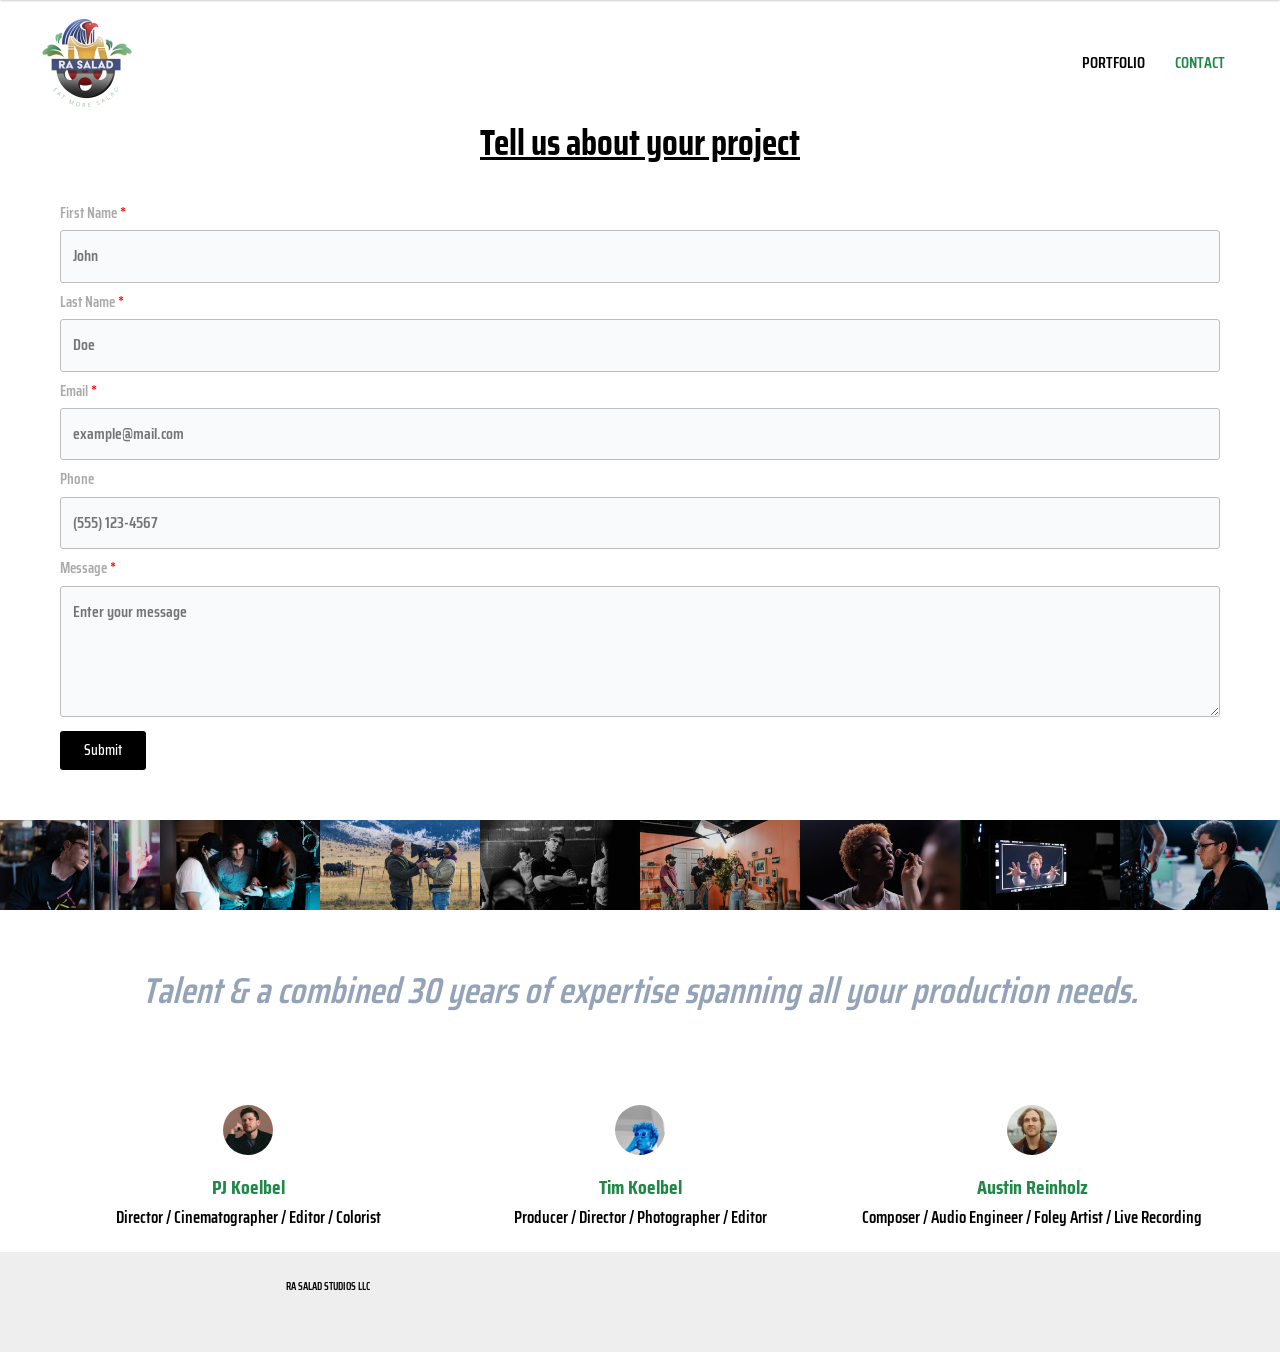
==== contact/index.html @ f5c06522 "RaSalad Full Upload Full website directory upload from scratch" ====
<!DOCTYPE html>
<html lang="en-US">
<head>
<meta charset="UTF-8">
<meta name="viewport" content="width=device-width, initial-scale=1">
	<link rel="profile" href="https://gmpg.org/xfn/11"> 
	<title>CONTACT</title>
<meta name='robots' content='max-image-preview:large' />
<link rel='dns-prefetch' href='//fonts.googleapis.com' />
<link href='https://fonts.googleapis.com' rel='preconnect' />
<link href='https://fonts.gstatic.com' crossorigin='anonymous' rel='preconnect' />




<style id="wp-img-auto-sizes-contain-inline-css">
img:is([sizes=auto i],[sizes^="auto," i]){contain-intrinsic-size:3000px 1500px}
</style>
<link rel='stylesheet' id='astra-theme-css-css' href='../styles/theme.css' media='all' />
<style id="astra-theme-css-inline-css">
:root{--ast-post-nav-space:0;--ast-container-default-xlg-padding:3em;--ast-container-default-lg-padding:3em;--ast-container-default-slg-padding:2em;--ast-container-default-md-padding:3em;--ast-container-default-sm-padding:3em;--ast-container-default-xs-padding:2.4em;--ast-container-default-xxs-padding:1.8em;--ast-code-block-background:#ECEFF3;--ast-comment-inputs-background:#F9FAFB;--ast-normal-container-width:1200px;--ast-narrow-container-width:844px;--ast-blog-title-font-weight:normal;--ast-blog-meta-weight:inherit;--ast-global-color-primary:var(--ast-global-color-5);--ast-global-color-secondary:var(--ast-global-color-4);--ast-global-color-alternate-background:var(--ast-global-color-7);--ast-global-color-subtle-background:var(--ast-global-color-6);--ast-bg-style-guide:var( --ast-global-color-secondary,var(--ast-global-color-5) );--ast-shadow-style-guide:0px 0px 4px 0 #00000057;--ast-global-dark-bg-style:#fff;--ast-global-dark-lfs:#fbfbfb;--ast-widget-bg-color:#fafafa;--ast-wc-container-head-bg-color:#fbfbfb;--ast-title-layout-bg:#eeeeee;--ast-search-border-color:#e7e7e7;--ast-lifter-hover-bg:#e6e6e6;--ast-gallery-block-color:#000;--srfm-color-input-label:var(--ast-global-color-2);}html{font-size:100%;}a{color:var(--ast-global-color-3);}a:hover,a:focus{color:var(--ast-global-color-0);}body,button,input,select,textarea,.ast-button,.ast-custom-button{font-family:'Saira Condensed',sans-serif;font-weight:600;font-size:16px;font-size:1rem;line-height:var(--ast-body-line-height,1.65em);}blockquote{color:var(--ast-global-color-4);}p,.entry-content p{margin-bottom:0.5em;}h1,h2,h3,h4,h5,h6,.entry-content :where(h1,h2,h3,h4,h5,h6),.site-title,.site-title a{font-weight:700;line-height:3em;}.ast-site-identity .site-title a{color:var(--ast-global-color-2);}.site-title{font-size:27px;font-size:1.6875rem;display:block;}header .custom-logo-link img{max-width:94px;width:94px;}.astra-logo-svg{width:94px;}.site-header .site-description{font-size:15px;font-size:0.9375rem;display:none;}.entry-title{font-size:26px;font-size:1.625rem;}.archive .ast-article-post .ast-article-inner,.blog .ast-article-post .ast-article-inner,.archive .ast-article-post .ast-article-inner:hover,.blog .ast-article-post .ast-article-inner:hover{overflow:hidden;}h1,.entry-content :where(h1){font-size:73px;font-size:4.5625rem;font-weight:700;line-height:1.4em;}h2,.entry-content :where(h2){font-size:26px;font-size:1.625rem;font-weight:700;line-height:1.3em;}h3,.entry-content :where(h3){font-size:26px;font-size:1.625rem;font-weight:700;line-height:1.3em;}h4,.entry-content :where(h4){font-size:24px;font-size:1.5rem;line-height:1.2em;font-weight:700;}h5,.entry-content :where(h5){font-size:20px;font-size:1.25rem;line-height:1.2em;font-weight:700;}h6,.entry-content :where(h6){font-size:16px;font-size:1rem;line-height:1.25em;font-weight:700;}::selection{background-color:var(--ast-global-color-3);color:#ffffff;}body,h1,h2,h3,h4,h5,h6,.entry-title a,.entry-content :where(h1,h2,h3,h4,h5,h6){color:var(--ast-global-color-4);}.tagcloud a:hover,.tagcloud a:focus,.tagcloud a.current-item{color:#ffffff;border-color:var(--ast-global-color-3);background-color:var(--ast-global-color-3);}input:focus,input[type="text"]:focus,input[type="email"]:focus,input[type="url"]:focus,input[type="password"]:focus,input[type="reset"]:focus,input[type="search"]:focus,textarea:focus{border-color:var(--ast-global-color-3);}input[type="radio"]:checked,input[type=reset],input[type="checkbox"]:checked,input[type="checkbox"]:hover:checked,input[type="checkbox"]:focus:checked,input[type=range]::-webkit-slider-thumb{border-color:var(--ast-global-color-3);background-color:var(--ast-global-color-3);box-shadow:none;}.site-footer a:hover + .post-count,.site-footer a:focus + .post-count{background:var(--ast-global-color-3);border-color:var(--ast-global-color-3);}.single .nav-links .nav-previous,.single .nav-links .nav-next{color:var(--ast-global-color-3);}.entry-meta,.entry-meta *{line-height:1.45;color:var(--ast-global-color-3);}.entry-meta a:not(.ast-button):hover,.entry-meta a:not(.ast-button):hover *,.entry-meta a:not(.ast-button):focus,.entry-meta a:not(.ast-button):focus *,.page-links > .page-link,.page-links .page-link:hover,.post-navigation a:hover{color:var(--ast-global-color-0);}#cat option,.secondary .calendar_wrap thead a,.secondary .calendar_wrap thead a:visited{color:var(--ast-global-color-3);}.secondary .calendar_wrap #today,.ast-progress-val span{background:var(--ast-global-color-3);}.secondary a:hover + .post-count,.secondary a:focus + .post-count{background:var(--ast-global-color-3);border-color:var(--ast-global-color-3);}.calendar_wrap #today > a{color:#ffffff;}.page-links .page-link,.single .post-navigation a{color:var(--ast-global-color-3);}.ast-search-menu-icon .search-form button.search-submit{padding:0 4px;}.ast-search-menu-icon form.search-form{padding-right:0;}.ast-header-search .ast-search-menu-icon.ast-dropdown-active .search-form,.ast-header-search .ast-search-menu-icon.ast-dropdown-active .search-field:focus{transition:all 0.2s;}.search-form input.search-field:focus{outline:none;}.ast-mobile-header-content .ast-builder-layout-element:not(.ast-builder-menu):not(.ast-header-divider-element),.ast-mobile-popup-content .ast-builder-layout-element:not(.ast-builder-menu):not(.ast-header-divider-element){padding:15px 20px;}.ast-archive-title{color:var(--ast-global-color-3);}.widget-title,.widget .wp-block-heading{font-size:22px;font-size:1.375rem;color:var(--ast-global-color-3);}.single .ast-author-details .author-title{color:var(--ast-global-color-0);}.ast-single-post .entry-content a,.ast-comment-content a:not(.ast-comment-edit-reply-wrap a){text-decoration:underline;}.ast-single-post .wp-block-button .wp-block-button__link,.ast-single-post .entry-content .uagb-tab a,.ast-single-post .entry-content .uagb-ifb-cta a,.ast-single-post .entry-content .wp-block-uagb-buttons a,.ast-single-post .entry-content .uabb-module-content a,.ast-single-post .entry-content .uagb-post-grid a,.ast-single-post .entry-content .uagb-timeline a,.ast-single-post .entry-content .uagb-toc__wrap a,.ast-single-post .entry-content .uagb-taxomony-box a,.entry-content .wp-block-latest-posts > li > a,.ast-single-post .entry-content .wp-block-file__button,a.ast-post-filter-single,.ast-single-post .wp-block-buttons .wp-block-button.is-style-outline .wp-block-button__link,.ast-single-post .ast-comment-content .comment-reply-link,.ast-single-post .ast-comment-content .comment-edit-link{text-decoration:none;}.ast-search-menu-icon.slide-search a:focus-visible:focus-visible,.astra-search-icon:focus-visible,#close:focus-visible,a:focus-visible,.ast-menu-toggle:focus-visible,.site .skip-link:focus-visible,.wp-block-loginout input:focus-visible,.wp-block-search.wp-block-search__button-inside .wp-block-search__inside-wrapper,.ast-header-navigation-arrow:focus-visible,.ast-orders-table__row .ast-orders-table__cell:focus-visible,a#ast-apply-coupon:focus-visible,#ast-apply-coupon:focus-visible,#close:focus-visible,.button.search-submit:focus-visible,#search_submit:focus,.normal-search:focus-visible,.ast-header-account-wrap:focus-visible,.astra-cart-drawer-close:focus,.ast-single-variation:focus,.ast-button:focus,.ast-builder-button-wrap:has(.ast-custom-button-link:focus),.ast-builder-button-wrap .ast-custom-button-link:focus{outline-style:dotted;outline-color:inherit;outline-width:thin;}input:focus,input[type="text"]:focus,input[type="email"]:focus,input[type="url"]:focus,input[type="password"]:focus,input[type="reset"]:focus,input[type="search"]:focus,input[type="number"]:focus,textarea:focus,.wp-block-search__input:focus,[data-section="section-header-mobile-trigger"] .ast-button-wrap .ast-mobile-menu-trigger-minimal:focus,.ast-mobile-popup-drawer.active .menu-toggle-close:focus,#ast-scroll-top:focus,#coupon_code:focus,#ast-coupon-code:focus{border-style:dotted;border-color:inherit;border-width:thin;}input{outline:none;}.ast-logo-title-inline .site-logo-img{padding-right:1em;}.site-logo-img img{ transition:all 0.2s linear;}body .ast-oembed-container *{position:absolute;top:0;width:100%;height:100%;left:0;}body .wp-block-embed-pocket-casts .ast-oembed-container *{position:unset;}.ast-single-post-featured-section + article {margin-top: 2em;}.site-content .ast-single-post-featured-section img {width: 100%;overflow: hidden;object-fit: cover;}.site > .ast-single-related-posts-container {margin-top: 0;}@media (min-width: 922px) {.ast-desktop .ast-container--narrow {max-width: var(--ast-narrow-container-width);margin: 0 auto;}}@media (max-width:921.9px){#ast-desktop-header{display:none;}}@media (min-width:922px){#ast-mobile-header{display:none;}}.wp-block-buttons.aligncenter{justify-content:center;}@media (max-width:921px){.ast-theme-transparent-header #primary,.ast-theme-transparent-header #secondary{padding:0;}}@media (max-width:921px){.ast-plain-container.ast-no-sidebar #primary{padding:0;}}.ast-plain-container.ast-no-sidebar #primary{margin-top:0;margin-bottom:0;}.wp-block-button.is-style-outline .wp-block-button__link{border-color:var(--ast-global-color-3);border-top-width:0px;border-right-width:0px;border-bottom-width:0px;border-left-width:0px;}div.wp-block-button.is-style-outline > .wp-block-button__link:not(.has-text-color),div.wp-block-button.wp-block-button__link.is-style-outline:not(.has-text-color){color:var(--ast-global-color-3);}.wp-block-button.is-style-outline .wp-block-button__link:hover,.wp-block-buttons .wp-block-button.is-style-outline .wp-block-button__link:focus,.wp-block-buttons .wp-block-button.is-style-outline > .wp-block-button__link:not(.has-text-color):hover,.wp-block-buttons .wp-block-button.wp-block-button__link.is-style-outline:not(.has-text-color):hover{color:#ffffff;background-color:var(--ast-global-color-0);border-color:var(--ast-global-color-0);}.post-page-numbers.current .page-link,.ast-pagination .page-numbers.current{color:#ffffff;border-color:var(--ast-global-color-3);background-color:var(--ast-global-color-3);}.wp-block-button.is-style-outline .wp-block-button__link{border-top-width:0px;border-right-width:0px;border-bottom-width:0px;border-left-width:0px;}.wp-block-button.is-style-outline .wp-block-button__link.wp-element-button,.ast-outline-button{border-color:var(--ast-global-color-3);font-family:inherit;font-weight:500;font-size:16px;font-size:1rem;line-height:1em;border-top-left-radius:0px;border-top-right-radius:0px;border-bottom-right-radius:0px;border-bottom-left-radius:0px;}.wp-block-buttons .wp-block-button.is-style-outline > .wp-block-button__link:not(.has-text-color),.wp-block-buttons .wp-block-button.wp-block-button__link.is-style-outline:not(.has-text-color),.ast-outline-button{color:var(--ast-global-color-3);}.wp-block-button.is-style-outline .wp-block-button__link:hover,.wp-block-buttons .wp-block-button.is-style-outline .wp-block-button__link:focus,.wp-block-buttons .wp-block-button.is-style-outline > .wp-block-button__link:not(.has-text-color):hover,.wp-block-buttons .wp-block-button.wp-block-button__link.is-style-outline:not(.has-text-color):hover,.ast-outline-button:hover,.ast-outline-button:focus,.wp-block-uagb-buttons-child .uagb-buttons-repeater.ast-outline-button:hover,.wp-block-uagb-buttons-child .uagb-buttons-repeater.ast-outline-button:focus{color:#ffffff;background-color:var(--ast-global-color-0);border-color:var(--ast-global-color-0);}.wp-block-button .wp-block-button__link.wp-element-button.is-style-outline:not(.has-background),.wp-block-button.is-style-outline>.wp-block-button__link.wp-element-button:not(.has-background),.ast-outline-button{background-color:transparent;}.entry-content[data-ast-blocks-layout] > figure{margin-bottom:1em;}h1.widget-title{font-weight:700;}h2.widget-title{font-weight:700;}h3.widget-title{font-weight:700;}#page{display:flex;flex-direction:column;min-height:100vh;}.ast-404-layout-1 h1.page-title{color:var(--ast-global-color-2);}.single .post-navigation a{line-height:1em;height:inherit;}.error-404 .page-sub-title{font-size:1.5rem;font-weight:inherit;}.search .site-content .content-area .search-form{margin-bottom:0;}#page .site-content{flex-grow:1;}.widget{margin-bottom:1.25em;}#secondary li{line-height:1.5em;}#secondary .wp-block-group h2{margin-bottom:0.7em;}#secondary h2{font-size:1.7rem;}.ast-separate-container .ast-article-post,.ast-separate-container .ast-article-single,.ast-separate-container .comment-respond{padding:3em;}.ast-separate-container .ast-article-single .ast-article-single{padding:0;}.ast-article-single .wp-block-post-template-is-layout-grid{padding-left:0;}.ast-separate-container .comments-title,.ast-narrow-container .comments-title{padding:1.5em 2em;}.ast-page-builder-template .comment-form-textarea,.ast-comment-formwrap .ast-grid-common-col{padding:0;}.ast-comment-formwrap{padding:0;display:inline-flex;column-gap:20px;width:100%;margin-left:0;margin-right:0;}.comments-area textarea#comment:focus,.comments-area textarea#comment:active,.comments-area .ast-comment-formwrap input[type="text"]:focus,.comments-area .ast-comment-formwrap input[type="text"]:active {box-shadow:none;outline:none;}.archive.ast-page-builder-template .entry-header{margin-top:2em;}.ast-page-builder-template .ast-comment-formwrap{width:100%;}.entry-title{margin-bottom:0.5em;}.ast-archive-description p{font-size:inherit;font-weight:inherit;line-height:inherit;}.ast-separate-container .ast-comment-list li.depth-1,.hentry{margin-bottom:2em;}@media (min-width:921px){.ast-left-sidebar.ast-page-builder-template #secondary,.archive.ast-right-sidebar.ast-page-builder-template .site-main{padding-left:20px;padding-right:20px;}}@media (max-width:544px){.ast-comment-formwrap.ast-row{column-gap:10px;display:inline-block;}#ast-commentform .ast-grid-common-col{position:relative;width:100%;}}@media (min-width:1201px){.ast-separate-container .ast-article-post,.ast-separate-container .ast-article-single,.ast-separate-container .ast-author-box,.ast-separate-container .ast-404-layout-1,.ast-separate-container .no-results{padding:3em;}}@media (max-width:921px){.ast-left-sidebar #content > .ast-container{display:flex;flex-direction:column-reverse;width:100%;}}@media (min-width:922px){.ast-separate-container.ast-right-sidebar #primary,.ast-separate-container.ast-left-sidebar #primary{border:0;}.search-no-results.ast-separate-container #primary{margin-bottom:4em;}}.wp-block-button .wp-block-button__link{color:#ffffff;}.wp-block-button .wp-block-button__link:hover,.wp-block-button .wp-block-button__link:focus{color:#ffffff;background-color:var(--ast-global-color-0);border-color:var(--ast-global-color-0);}.wp-block-button .wp-block-button__link,.wp-block-search .wp-block-search__button,body .wp-block-file .wp-block-file__button{border-style:solid;border-top-width:0px;border-right-width:0px;border-left-width:0px;border-bottom-width:0px;border-color:var(--ast-global-color-3);background-color:var(--ast-global-color-3);color:#ffffff;font-family:inherit;font-weight:500;line-height:1em;font-size:16px;font-size:1rem;border-top-left-radius:0px;border-top-right-radius:0px;border-bottom-right-radius:0px;border-bottom-left-radius:0px;padding-top:10px;padding-right:20px;padding-bottom:10px;padding-left:20px;}.menu-toggle,button,.ast-button,.ast-custom-button,.button,input#submit,input[type="button"],input[type="submit"],input[type="reset"],form[CLASS*="wp-block-search__"].wp-block-search .wp-block-search__inside-wrapper .wp-block-search__button,body .wp-block-file .wp-block-file__button,.search .search-submit{border-style:solid;border-top-width:0px;border-right-width:0px;border-left-width:0px;border-bottom-width:0px;color:#ffffff;border-color:var(--ast-global-color-3);background-color:var(--ast-global-color-3);padding-top:10px;padding-right:20px;padding-bottom:10px;padding-left:20px;font-family:inherit;font-weight:500;font-size:16px;font-size:1rem;line-height:1em;border-top-left-radius:0px;border-top-right-radius:0px;border-bottom-right-radius:0px;border-bottom-left-radius:0px;}button:focus,.menu-toggle:hover,button:hover,.ast-button:hover,.ast-custom-button:hover .button:hover,.ast-custom-button:hover ,input[type=reset]:hover,input[type=reset]:focus,input#submit:hover,input#submit:focus,input[type="button"]:hover,input[type="button"]:focus,input[type="submit"]:hover,input[type="submit"]:focus,form[CLASS*="wp-block-search__"].wp-block-search .wp-block-search__inside-wrapper .wp-block-search__button:hover,form[CLASS*="wp-block-search__"].wp-block-search .wp-block-search__inside-wrapper .wp-block-search__button:focus,body .wp-block-file .wp-block-file__button:hover,body .wp-block-file .wp-block-file__button:focus{color:#ffffff;background-color:var(--ast-global-color-0);border-color:var(--ast-global-color-0);}form[CLASS*="wp-block-search__"].wp-block-search .wp-block-search__inside-wrapper .wp-block-search__button.has-icon{padding-top:calc(10px - 3px);padding-right:calc(20px - 3px);padding-bottom:calc(10px - 3px);padding-left:calc(20px - 3px);}@media (max-width:921px){.ast-mobile-header-stack .main-header-bar .ast-search-menu-icon{display:inline-block;}.ast-header-break-point.ast-header-custom-item-outside .ast-mobile-header-stack .main-header-bar .ast-search-icon{margin:0;}.ast-comment-avatar-wrap img{max-width:2.5em;}.ast-comment-meta{padding:0 1.8888em 1.3333em;}.ast-separate-container .ast-comment-list li.depth-1{padding:1.5em 2.14em;}.ast-separate-container .comment-respond{padding:2em 2.14em;}}@media (min-width:544px){.ast-container{max-width:100%;}}@media (max-width:544px){.ast-separate-container .ast-article-post,.ast-separate-container .ast-article-single,.ast-separate-container .comments-title,.ast-separate-container .ast-archive-description{padding:1.5em 1em;}.ast-separate-container #content .ast-container{padding-left:0.54em;padding-right:0.54em;}.ast-separate-container .ast-comment-list .bypostauthor{padding:.5em;}.ast-search-menu-icon.ast-dropdown-active .search-field{width:170px;}} #ast-mobile-header .ast-site-header-cart-li a{pointer-events:none;}@media (min-width:545px){.ast-page-builder-template .comments-area,.single.ast-page-builder-template .entry-header,.single.ast-page-builder-template .post-navigation,.single.ast-page-builder-template .ast-single-related-posts-container{max-width:1240px;margin-left:auto;margin-right:auto;}}.ast-separate-container{background-image:linear-gradient(to right,rgba(32,135,72,0),rgba(32,135,72,0));background-repeat:repeat-x;background-position:center bottom;background-size:auto;background-attachment:scroll;}@media (max-width:921px){.site-title{display:block;}.site-header .site-description{display:none;}h1,.entry-content :where(h1){font-size:30px;}h2,.entry-content :where(h2){font-size:25px;}h3,.entry-content :where(h3){font-size:20px;}}@media (max-width:544px){.site-title{display:block;}.site-header .site-description{display:none;}h1,.entry-content :where(h1){font-size:30px;}h2,.entry-content :where(h2){font-size:25px;}h3,.entry-content :where(h3){font-size:20px;}}@media (max-width:921px){html{font-size:91.2%;}}@media (max-width:544px){html{font-size:91.2%;}}@media (min-width:922px){.ast-container{max-width:1240px;}}@media (min-width:922px){.site-content .ast-container{display:flex;}}@media (max-width:921px){.site-content .ast-container{flex-direction:column;}}@media (min-width:922px){.main-header-menu .sub-menu .menu-item.ast-left-align-sub-menu:hover > .sub-menu,.main-header-menu .sub-menu .menu-item.ast-left-align-sub-menu.focus > .sub-menu{margin-left:-0px;}}.ast-theme-transparent-header [data-section="section-header-mobile-trigger"] .ast-button-wrap .ast-mobile-menu-trigger-minimal{background:transparent;}.site .comments-area{padding-bottom:3em;}.wp-block-file {display: flex;align-items: center;flex-wrap: wrap;justify-content: space-between;}.wp-block-pullquote {border: none;}.wp-block-pullquote blockquote::before {content: "\201D";font-family: "Helvetica",sans-serif;display: flex;transform: rotate( 180deg );font-size: 6rem;font-style: normal;line-height: 1;font-weight: bold;align-items: center;justify-content: center;}.has-text-align-right > blockquote::before {justify-content: flex-start;}.has-text-align-left > blockquote::before {justify-content: flex-end;}figure.wp-block-pullquote.is-style-solid-color blockquote {max-width: 100%;text-align: inherit;}:root {--wp--custom--ast-default-block-top-padding: 2em;--wp--custom--ast-default-block-right-padding: 2em;--wp--custom--ast-default-block-bottom-padding: 2em;--wp--custom--ast-default-block-left-padding: 2em;--wp--custom--ast-container-width: 1200px;--wp--custom--ast-content-width-size: 1200px;--wp--custom--ast-wide-width-size: calc(1200px + var(--wp--custom--ast-default-block-left-padding) + var(--wp--custom--ast-default-block-right-padding));}.ast-narrow-container {--wp--custom--ast-content-width-size: 844px;--wp--custom--ast-wide-width-size: 844px;}@media(max-width: 921px) {:root {--wp--custom--ast-default-block-top-padding: 2em;--wp--custom--ast-default-block-right-padding: 2em;--wp--custom--ast-default-block-bottom-padding: 2em;--wp--custom--ast-default-block-left-padding: 2em;}}@media(max-width: 544px) {:root {--wp--custom--ast-default-block-top-padding: 2em;--wp--custom--ast-default-block-right-padding: 2em;--wp--custom--ast-default-block-bottom-padding: 2em;--wp--custom--ast-default-block-left-padding: 2em;}}.entry-content > .wp-block-group,.entry-content > .wp-block-cover,.entry-content > .wp-block-columns {padding-top: var(--wp--custom--ast-default-block-top-padding);padding-right: var(--wp--custom--ast-default-block-right-padding);padding-bottom: var(--wp--custom--ast-default-block-bottom-padding);padding-left: var(--wp--custom--ast-default-block-left-padding);}.ast-plain-container.ast-no-sidebar .entry-content > .alignfull,.ast-page-builder-template .ast-no-sidebar .entry-content > .alignfull {margin-left: calc( -50vw + 50%);margin-right: calc( -50vw + 50%);max-width: 100vw;width: 100vw;}.ast-plain-container.ast-no-sidebar .entry-content .alignfull .alignfull,.ast-page-builder-template.ast-no-sidebar .entry-content .alignfull .alignfull,.ast-plain-container.ast-no-sidebar .entry-content .alignfull .alignwide,.ast-page-builder-template.ast-no-sidebar .entry-content .alignfull .alignwide,.ast-plain-container.ast-no-sidebar .entry-content .alignwide .alignfull,.ast-page-builder-template.ast-no-sidebar .entry-content .alignwide .alignfull,.ast-plain-container.ast-no-sidebar .entry-content .alignwide .alignwide,.ast-page-builder-template.ast-no-sidebar .entry-content .alignwide .alignwide,.ast-plain-container.ast-no-sidebar .entry-content .wp-block-column .alignfull,.ast-page-builder-template.ast-no-sidebar .entry-content .wp-block-column .alignfull,.ast-plain-container.ast-no-sidebar .entry-content .wp-block-column .alignwide,.ast-page-builder-template.ast-no-sidebar .entry-content .wp-block-column .alignwide {margin-left: auto;margin-right: auto;width: 100%;}[data-ast-blocks-layout] .wp-block-separator:not(.is-style-dots) {height: 0;}[data-ast-blocks-layout] .wp-block-separator {margin: 20px auto;}[data-ast-blocks-layout] .wp-block-separator:not(.is-style-wide):not(.is-style-dots) {max-width: 100px;}[data-ast-blocks-layout] .wp-block-separator.has-background {padding: 0;}.entry-content[data-ast-blocks-layout] > * {max-width: var(--wp--custom--ast-content-width-size);margin-left: auto;margin-right: auto;}.entry-content[data-ast-blocks-layout] > .alignwide {max-width: var(--wp--custom--ast-wide-width-size);}.entry-content[data-ast-blocks-layout] .alignfull {max-width: none;}.entry-content .wp-block-columns {margin-bottom: 0;}blockquote {margin: 1.5em;border-color: rgba(0,0,0,0.05);}.wp-block-quote:not(.has-text-align-right):not(.has-text-align-center) {border-left: 5px solid rgba(0,0,0,0.05);}.has-text-align-right > blockquote,blockquote.has-text-align-right {border-right: 5px solid rgba(0,0,0,0.05);}.has-text-align-left > blockquote,blockquote.has-text-align-left {border-left: 5px solid rgba(0,0,0,0.05);}.wp-block-site-tagline,.wp-block-latest-posts .read-more {margin-top: 15px;}.wp-block-loginout p label {display: block;}.wp-block-loginout p:not(.login-remember):not(.login-submit) input {width: 100%;}.wp-block-loginout input:focus {border-color: transparent;}.wp-block-loginout input:focus {outline: thin dotted;}.entry-content .wp-block-media-text .wp-block-media-text__content {padding: 0 0 0 8%;}.entry-content .wp-block-media-text.has-media-on-the-right .wp-block-media-text__content {padding: 0 8% 0 0;}.entry-content .wp-block-media-text.has-background .wp-block-media-text__content {padding: 8%;}.entry-content .wp-block-cover:not([class*="background-color"]):not(.has-text-color.has-link-color) .wp-block-cover__inner-container,.entry-content .wp-block-cover:not([class*="background-color"]) .wp-block-cover-image-text,.entry-content .wp-block-cover:not([class*="background-color"]) .wp-block-cover-text,.entry-content .wp-block-cover-image:not([class*="background-color"]) .wp-block-cover__inner-container,.entry-content .wp-block-cover-image:not([class*="background-color"]) .wp-block-cover-image-text,.entry-content .wp-block-cover-image:not([class*="background-color"]) .wp-block-cover-text {color: var(--ast-global-color-primary,var(--ast-global-color-5));}.wp-block-loginout .login-remember input {width: 1.1rem;height: 1.1rem;margin: 0 5px 4px 0;vertical-align: middle;}.wp-block-latest-posts > li > *:first-child,.wp-block-latest-posts:not(.is-grid) > li:first-child {margin-top: 0;}.entry-content > .wp-block-buttons,.entry-content > .wp-block-uagb-buttons {margin-bottom: 1.5em;}.wp-block-search__inside-wrapper .wp-block-search__input {padding: 0 10px;color: var(--ast-global-color-3);background: var(--ast-global-color-primary,var(--ast-global-color-5));border-color: var(--ast-border-color);}.wp-block-latest-posts .read-more {margin-bottom: 1.5em;}.wp-block-search__no-button .wp-block-search__inside-wrapper .wp-block-search__input {padding-top: 5px;padding-bottom: 5px;}.wp-block-latest-posts .wp-block-latest-posts__post-date,.wp-block-latest-posts .wp-block-latest-posts__post-author {font-size: 1rem;}.wp-block-latest-posts > li > *,.wp-block-latest-posts:not(.is-grid) > li {margin-top: 12px;margin-bottom: 12px;}.ast-page-builder-template .entry-content[data-ast-blocks-layout] > .alignwide:where(:not(.uagb-is-root-container):not(.spectra-is-root-container)) > * {max-width: var(--wp--custom--ast-wide-width-size);}.ast-page-builder-template .entry-content[data-ast-blocks-layout] > .inherit-container-width > *,.ast-page-builder-template .entry-content[data-ast-blocks-layout] > *:not(.wp-block-group):where(:not(.uagb-is-root-container):not(.spectra-is-root-container)) > *,.entry-content[data-ast-blocks-layout] > .wp-block-cover .wp-block-cover__inner-container {max-width: var(--wp--custom--ast-content-width-size) ;margin-left: auto;margin-right: auto;}.ast-page-builder-template .entry-content[data-ast-blocks-layout] > *,.ast-page-builder-template .entry-content[data-ast-blocks-layout] > .alignfull:where(:not(.wp-block-group):not(.uagb-is-root-container):not(.spectra-is-root-container)) > * {max-width: none;}.entry-content[data-ast-blocks-layout] .wp-block-cover:not(.alignleft):not(.alignright) {width: auto;}@media(max-width: 1200px) {.ast-separate-container .entry-content > .alignfull,.ast-separate-container .entry-content[data-ast-blocks-layout] > .alignwide,.ast-plain-container .entry-content[data-ast-blocks-layout] > .alignwide,.ast-plain-container .entry-content .alignfull {margin-left: calc(-1 * min(var(--ast-container-default-xlg-padding),20px)) ;margin-right: calc(-1 * min(var(--ast-container-default-xlg-padding),20px));}}@media(min-width: 1201px) {.ast-separate-container .entry-content > .alignfull {margin-left: calc(-1 * var(--ast-container-default-xlg-padding) );margin-right: calc(-1 * var(--ast-container-default-xlg-padding) );}.ast-separate-container .entry-content[data-ast-blocks-layout] > .alignwide,.ast-plain-container .entry-content[data-ast-blocks-layout] > .alignwide {margin-left: calc(-1 * var(--wp--custom--ast-default-block-left-padding) );margin-right: calc(-1 * var(--wp--custom--ast-default-block-right-padding) );}}@media(min-width: 921px) {.ast-separate-container .entry-content .wp-block-group.alignwide:not(.inherit-container-width) > :where(:not(.alignleft):not(.alignright)),.ast-plain-container .entry-content .wp-block-group.alignwide:not(.inherit-container-width) > :where(:not(.alignleft):not(.alignright)) {max-width: calc( var(--wp--custom--ast-content-width-size) + 80px );}.ast-plain-container.ast-right-sidebar .entry-content[data-ast-blocks-layout] .alignfull,.ast-plain-container.ast-left-sidebar .entry-content[data-ast-blocks-layout] .alignfull {margin-left: -60px;margin-right: -60px;}}@media(min-width: 544px) {.entry-content > .alignleft {margin-right: 20px;}.entry-content > .alignright {margin-left: 20px;}}@media (max-width:544px){.wp-block-columns .wp-block-column:not(:last-child){margin-bottom:20px;}.wp-block-latest-posts{margin:0;}}@media( max-width: 600px ) {.entry-content .wp-block-media-text .wp-block-media-text__content,.entry-content .wp-block-media-text.has-media-on-the-right .wp-block-media-text__content {padding: 8% 0 0;}.entry-content .wp-block-media-text.has-background .wp-block-media-text__content {padding: 8%;}}.ast-page-builder-template .entry-header {padding-left: 0;}.ast-narrow-container .site-content .wp-block-uagb-image--align-full .wp-block-uagb-image__figure {max-width: 100%;margin-left: auto;margin-right: auto;}.entry-content ul,.entry-content ol {padding: revert;margin: revert;}.entry-content ul.wc-block-product-template{padding: 0;}:root .has-ast-global-color-0-color{color:var(--ast-global-color-0);}:root .has-ast-global-color-0-background-color{background-color:var(--ast-global-color-0);}:root .wp-block-button .has-ast-global-color-0-color{color:var(--ast-global-color-0);}:root .wp-block-button .has-ast-global-color-0-background-color{background-color:var(--ast-global-color-0);}:root .has-ast-global-color-1-color{color:var(--ast-global-color-1);}:root .has-ast-global-color-1-background-color{background-color:var(--ast-global-color-1);}:root .wp-block-button .has-ast-global-color-1-color{color:var(--ast-global-color-1);}:root .wp-block-button .has-ast-global-color-1-background-color{background-color:var(--ast-global-color-1);}:root .has-ast-global-color-2-color{color:var(--ast-global-color-2);}:root .has-ast-global-color-2-background-color{background-color:var(--ast-global-color-2);}:root .wp-block-button .has-ast-global-color-2-color{color:var(--ast-global-color-2);}:root .wp-block-button .has-ast-global-color-2-background-color{background-color:var(--ast-global-color-2);}:root .has-ast-global-color-3-color{color:var(--ast-global-color-3);}:root .has-ast-global-color-3-background-color{background-color:var(--ast-global-color-3);}:root .wp-block-button .has-ast-global-color-3-color{color:var(--ast-global-color-3);}:root .wp-block-button .has-ast-global-color-3-background-color{background-color:var(--ast-global-color-3);}:root .has-ast-global-color-4-color{color:var(--ast-global-color-4);}:root .has-ast-global-color-4-background-color{background-color:var(--ast-global-color-4);}:root .wp-block-button .has-ast-global-color-4-color{color:var(--ast-global-color-4);}:root .wp-block-button .has-ast-global-color-4-background-color{background-color:var(--ast-global-color-4);}:root .has-ast-global-color-5-color{color:var(--ast-global-color-5);}:root .has-ast-global-color-5-background-color{background-color:var(--ast-global-color-5);}:root .wp-block-button .has-ast-global-color-5-color{color:var(--ast-global-color-5);}:root .wp-block-button .has-ast-global-color-5-background-color{background-color:var(--ast-global-color-5);}:root .has-ast-global-color-6-color{color:var(--ast-global-color-6);}:root .has-ast-global-color-6-background-color{background-color:var(--ast-global-color-6);}:root .wp-block-button .has-ast-global-color-6-color{color:var(--ast-global-color-6);}:root .wp-block-button .has-ast-global-color-6-background-color{background-color:var(--ast-global-color-6);}:root .has-ast-global-color-7-color{color:var(--ast-global-color-7);}:root .has-ast-global-color-7-background-color{background-color:var(--ast-global-color-7);}:root .wp-block-button .has-ast-global-color-7-color{color:var(--ast-global-color-7);}:root .wp-block-button .has-ast-global-color-7-background-color{background-color:var(--ast-global-color-7);}:root .has-ast-global-color-8-color{color:var(--ast-global-color-8);}:root .has-ast-global-color-8-background-color{background-color:var(--ast-global-color-8);}:root .wp-block-button .has-ast-global-color-8-color{color:var(--ast-global-color-8);}:root .wp-block-button .has-ast-global-color-8-background-color{background-color:var(--ast-global-color-8);}:root{--ast-global-color-0:#2d519a;--ast-global-color-1:#218848;--ast-global-color-2:#f8ae4e;--ast-global-color-3:#000000;--ast-global-color-4:#aaaaaa;--ast-global-color-5:#FFFFFF;--ast-global-color-6:#e2e8f0;--ast-global-color-7:#cbd5e1;--ast-global-color-8:#94a3b8;}:root {--ast-border-color : var(--ast-global-color-6);}.ast-archive-entry-banner {-js-display: flex;display: flex;flex-direction: column;justify-content: center;text-align: center;position: relative;background: var(--ast-title-layout-bg);}.ast-archive-entry-banner[data-banner-width-type="custom"] {margin: 0 auto;width: 100%;}.ast-archive-entry-banner[data-banner-layout="layout-1"] {background: inherit;padding: 20px 0;text-align: left;}body.archive .ast-archive-description{max-width:1200px;width:100%;text-align:left;padding-top:3em;padding-right:3em;padding-bottom:3em;padding-left:3em;}body.archive .ast-archive-description .ast-archive-title,body.archive .ast-archive-description .ast-archive-title *{font-weight:600;font-size:32px;font-size:2rem;}body.archive .ast-archive-description > *:not(:last-child){margin-bottom:10px;}@media (max-width:921px){body.archive .ast-archive-description{text-align:left;}}@media (max-width:544px){body.archive .ast-archive-description{text-align:left;}}.ast-theme-transparent-header #masthead .site-logo-img .transparent-custom-logo .astra-logo-svg{width:150px;}.ast-theme-transparent-header #masthead .site-logo-img .transparent-custom-logo img{ max-width:150px; width:150px;}@media (max-width:921px){.ast-theme-transparent-header #masthead .site-logo-img .transparent-custom-logo .astra-logo-svg{width:120px;}.ast-theme-transparent-header #masthead .site-logo-img .transparent-custom-logo img{ max-width:120px; width:120px;}}@media (max-width:543px){.ast-theme-transparent-header #masthead .site-logo-img .transparent-custom-logo .astra-logo-svg{width:100px;}.ast-theme-transparent-header #masthead .site-logo-img .transparent-custom-logo img{ max-width:100px; width:100px;}}@media (min-width:921px){.ast-theme-transparent-header #masthead{position:absolute;left:0;right:0;}.ast-theme-transparent-header .main-header-bar,.ast-theme-transparent-header.ast-header-break-point .main-header-bar{background:none;}body.elementor-editor-active.ast-theme-transparent-header #masthead,.fl-builder-edit .ast-theme-transparent-header #masthead,body.vc_editor.ast-theme-transparent-header #masthead,body.brz-ed.ast-theme-transparent-header #masthead{z-index:0;}.ast-header-break-point.ast-replace-site-logo-transparent.ast-theme-transparent-header .custom-mobile-logo-link{display:none;}.ast-header-break-point.ast-replace-site-logo-transparent.ast-theme-transparent-header .transparent-custom-logo{display:inline-block;}.ast-theme-transparent-header .ast-above-header,.ast-theme-transparent-header .ast-above-header.ast-above-header-bar{background-image:none;background-color:transparent;}.ast-theme-transparent-header .ast-below-header,.ast-theme-transparent-header .ast-below-header.ast-below-header-bar{background-image:none;background-color:transparent;}}.ast-theme-transparent-header .main-header-bar,.ast-theme-transparent-header.ast-header-break-point .main-header-bar-wrap .main-header-menu,.ast-theme-transparent-header.ast-header-break-point .main-header-bar-wrap .main-header-bar,.ast-theme-transparent-header.ast-header-break-point .ast-mobile-header-wrap .main-header-bar{background-color:rgba(255,255,255,0.39);}.ast-theme-transparent-header .main-header-bar .ast-search-menu-icon form{background-color:rgba(255,255,255,0.39);}.ast-theme-transparent-header .ast-above-header,.ast-theme-transparent-header .ast-above-header.ast-above-header-bar{background-color:rgba(255,255,255,0.39);}.ast-theme-transparent-header .ast-below-header,.ast-theme-transparent-header .ast-below-header.ast-below-header-bar{background-color:rgba(255,255,255,0.39);}.ast-theme-transparent-header .ast-builder-menu .main-header-menu .menu-item .sub-menu,.ast-header-break-point.ast-flyout-menu-enable.ast-header-break-point .ast-builder-menu .main-header-bar-navigation .main-header-menu .menu-item .sub-menu,.ast-header-break-point.ast-flyout-menu-enable.ast-header-break-point .ast-builder-menu .main-header-bar-navigation [CLASS*="ast-builder-menu-"] .main-header-menu .menu-item .sub-menu,.ast-theme-transparent-header .ast-builder-menu .main-header-menu .menu-item .sub-menu .menu-link,.ast-header-break-point.ast-flyout-menu-enable.ast-header-break-point .ast-builder-menu .main-header-bar-navigation .main-header-menu .menu-item .sub-menu .menu-link,.ast-header-break-point.ast-flyout-menu-enable.ast-header-break-point .ast-builder-menu .main-header-bar-navigation [CLASS*="ast-builder-menu-"] .main-header-menu .menu-item .sub-menu .menu-link,.ast-theme-transparent-header .main-header-menu .menu-item .sub-menu .menu-link,.ast-header-break-point.ast-flyout-menu-enable.ast-header-break-point .main-header-bar-navigation .main-header-menu .menu-item .sub-menu .menu-link,.ast-theme-transparent-header .main-header-menu .menu-item .sub-menu,.ast-header-break-point.ast-flyout-menu-enable.ast-header-break-point .main-header-bar-navigation .main-header-menu .menu-item .sub-menu{background-color:var(--ast-global-color-1);}.ast-theme-transparent-header .ast-builder-menu .main-header-menu .menu-item .sub-menu .menu-item .menu-link,.ast-theme-transparent-header .ast-builder-menu .main-header-menu .menu-item .sub-menu .menu-item > .ast-menu-toggle,.ast-theme-transparent-header .main-header-menu .menu-item .sub-menu .menu-link,.ast-header-break-point.ast-flyout-menu-enable.ast-header-break-point .main-header-bar-navigation .main-header-menu .menu-item .sub-menu .menu-link{color:var(--ast-global-color-3);}.ast-theme-transparent-header .ast-builder-menu .main-header-menu .menu-item .sub-menu .menu-link:hover,.ast-theme-transparent-header .ast-builder-menu .main-header-menu .menu-item .sub-menu .menu-item:hover > .menu-link,.ast-theme-transparent-header .ast-builder-menu .main-header-menu .menu-item .sub-menu .menu-item.focus > .menu-item,.ast-theme-transparent-header .ast-builder-menu .main-header-menu .menu-item .sub-menu .menu-item.current-menu-item > .menu-link,.ast-theme-transparent-header .ast-builder-menu .main-header-menu .menu-item .sub-menu .menu-item.current-menu-item > .ast-menu-toggle,.ast-theme-transparent-header .ast-builder-menu .main-header-menu .menu-item .sub-menu .menu-item:hover > .ast-menu-toggle,.ast-theme-transparent-header .ast-builder-menu .main-header-menu .menu-item .sub-menu .menu-item.focus > .ast-menu-toggle,.ast-theme-transparent-header .main-header-menu .menu-item .sub-menu .menu-item:hover > .menu-link,.ast-header-break-point.ast-flyout-menu-enable.ast-header-break-point .main-header-bar-navigation .main-header-menu .menu-item .sub-menu .menu-link{color:var(--ast-global-color-3);}.ast-theme-transparent-header .ast-builder-menu .main-header-menu,.ast-theme-transparent-header .ast-builder-menu .main-header-menu .menu-link,.ast-theme-transparent-header [CLASS*="ast-builder-menu-"] .main-header-menu .menu-item > .menu-link,.ast-theme-transparent-header .ast-masthead-custom-menu-items,.ast-theme-transparent-header .ast-masthead-custom-menu-items a,.ast-theme-transparent-header .ast-builder-menu .main-header-menu .menu-item > .ast-menu-toggle,.ast-theme-transparent-header .ast-builder-menu .main-header-menu .menu-item > .ast-menu-toggle,.ast-theme-transparent-header .ast-above-header-navigation a,.ast-header-break-point.ast-theme-transparent-header .ast-above-header-navigation a,.ast-header-break-point.ast-theme-transparent-header .ast-above-header-navigation > ul.ast-above-header-menu > .menu-item-has-children:not(.current-menu-item) > .ast-menu-toggle,.ast-theme-transparent-header .ast-below-header-menu,.ast-theme-transparent-header .ast-below-header-menu a,.ast-header-break-point.ast-theme-transparent-header .ast-below-header-menu a,.ast-header-break-point.ast-theme-transparent-header .ast-below-header-menu,.ast-theme-transparent-header .main-header-menu .menu-link{color:var(--ast-global-color-3);}.ast-theme-transparent-header .ast-builder-menu .main-header-menu .menu-item:hover > .menu-link,.ast-theme-transparent-header .ast-builder-menu .main-header-menu .menu-item:hover > .ast-menu-toggle,.ast-theme-transparent-header .ast-builder-menu .main-header-menu .ast-masthead-custom-menu-items a:hover,.ast-theme-transparent-header .ast-builder-menu .main-header-menu .focus > .menu-link,.ast-theme-transparent-header .ast-builder-menu .main-header-menu .focus > .ast-menu-toggle,.ast-theme-transparent-header .ast-builder-menu .main-header-menu .current-menu-item > .menu-link,.ast-theme-transparent-header .ast-builder-menu .main-header-menu .current-menu-ancestor > .menu-link,.ast-theme-transparent-header .ast-builder-menu .main-header-menu .current-menu-item > .ast-menu-toggle,.ast-theme-transparent-header .ast-builder-menu .main-header-menu .current-menu-ancestor > .ast-menu-toggle,.ast-theme-transparent-header [CLASS*="ast-builder-menu-"] .main-header-menu .current-menu-item > .menu-link,.ast-theme-transparent-header [CLASS*="ast-builder-menu-"] .main-header-menu .current-menu-ancestor > .menu-link,.ast-theme-transparent-header [CLASS*="ast-builder-menu-"] .main-header-menu .current-menu-item > .ast-menu-toggle,.ast-theme-transparent-header [CLASS*="ast-builder-menu-"] .main-header-menu .current-menu-ancestor > .ast-menu-toggle,.ast-theme-transparent-header .main-header-menu .menu-item:hover > .menu-link,.ast-theme-transparent-header .main-header-menu .current-menu-item > .menu-link,.ast-theme-transparent-header .main-header-menu .current-menu-ancestor > .menu-link{color:var(--ast-global-color-1);}.ast-theme-transparent-header .ast-builder-menu .main-header-menu .menu-item .sub-menu .menu-link,.ast-theme-transparent-header .main-header-menu .menu-item .sub-menu .menu-link{background-color:transparent;}@media (max-width:921px){.ast-theme-transparent-header #masthead{position:absolute;left:0;right:0;}.ast-theme-transparent-header .main-header-bar,.ast-theme-transparent-header.ast-header-break-point .main-header-bar{background:none;}body.elementor-editor-active.ast-theme-transparent-header #masthead,.fl-builder-edit .ast-theme-transparent-header #masthead,body.vc_editor.ast-theme-transparent-header #masthead,body.brz-ed.ast-theme-transparent-header #masthead{z-index:0;}.ast-header-break-point.ast-replace-site-logo-transparent.ast-theme-transparent-header .custom-mobile-logo-link{display:none;}.ast-header-break-point.ast-replace-site-logo-transparent.ast-theme-transparent-header .transparent-custom-logo{display:inline-block;}.ast-theme-transparent-header .ast-above-header,.ast-theme-transparent-header .ast-above-header.ast-above-header-bar{background-image:none;background-color:transparent;}.ast-theme-transparent-header .ast-below-header,.ast-theme-transparent-header .ast-below-header.ast-below-header-bar{background-image:none;background-color:transparent;}}@media (max-width:921px){.ast-theme-transparent-header .main-header-bar,.ast-theme-transparent-header.ast-header-break-point .main-header-bar-wrap .main-header-menu,.ast-theme-transparent-header.ast-header-break-point .main-header-bar-wrap .main-header-bar,.ast-theme-transparent-header.ast-header-break-point .ast-mobile-header-wrap .main-header-bar{background-color:rgba(255,255,255,0.39);}.ast-theme-transparent-header .main-header-bar .ast-search-menu-icon form{background-color:rgba(255,255,255,0.39);}.ast-theme-transparent-header.ast-header-break-point .ast-above-header,.ast-theme-transparent-header.ast-header-break-point .ast-above-header-bar .main-header-menu{background-color:rgba(255,255,255,0.39);}.ast-theme-transparent-header.ast-header-break-point .ast-below-header,.ast-theme-transparent-header.ast-header-break-point .ast-below-header-bar .main-header-menu{background-color:rgba(255,255,255,0.39);}}@media (max-width:544px){.ast-theme-transparent-header .main-header-bar,.ast-theme-transparent-header.ast-header-break-point .main-header-bar-wrap .main-header-menu,.ast-theme-transparent-header.ast-header-break-point .main-header-bar-wrap .main-header-bar,.ast-theme-transparent-header.ast-header-break-point .ast-mobile-header-wrap .main-header-bar{background-color:rgba(255,255,255,0.39);}.ast-theme-transparent-header .main-header-bar .ast-search-menu-icon form{background-color:rgba(255,255,255,0.39);}.ast-theme-transparent-header.ast-header-break-point .ast-above-header,.ast-theme-transparent-header.ast-header-break-point .ast-above-header-bar .main-header-menu{background-color:rgba(255,255,255,0.39);}.ast-theme-transparent-header.ast-header-break-point .ast-below-header,.ast-theme-transparent-header.ast-header-break-point .ast-below-header-bar .main-header-menu{background-color:rgba(255,255,255,0.39);}}.ast-theme-transparent-header #ast-desktop-header > .ast-main-header-wrap > .main-header-bar,.ast-theme-transparent-header.ast-header-break-point #ast-mobile-header > .ast-main-header-wrap > .main-header-bar{border-bottom-width:0px;border-bottom-style:solid;}.ast-breadcrumbs .trail-browse,.ast-breadcrumbs .trail-items,.ast-breadcrumbs .trail-items li{display:inline-block;margin:0;padding:0;border:none;background:inherit;text-indent:0;text-decoration:none;}.ast-breadcrumbs .trail-browse{font-size:inherit;font-style:inherit;font-weight:inherit;color:inherit;}.ast-breadcrumbs .trail-items{list-style:none;}.trail-items li::after{padding:0 0.3em;content:"\00bb";}.trail-items li:last-of-type::after{display:none;}h1,h2,h3,h4,h5,h6,.entry-content :where(h1,h2,h3,h4,h5,h6){color:var(--ast-global-color-3);}.entry-title a{color:var(--ast-global-color-3);}@media (max-width:921px){.ast-builder-grid-row-container.ast-builder-grid-row-tablet-3-firstrow .ast-builder-grid-row > *:first-child,.ast-builder-grid-row-container.ast-builder-grid-row-tablet-3-lastrow .ast-builder-grid-row > *:last-child{grid-column:1 / -1;}}@media (max-width:544px){.ast-builder-grid-row-container.ast-builder-grid-row-mobile-3-firstrow .ast-builder-grid-row > *:first-child,.ast-builder-grid-row-container.ast-builder-grid-row-mobile-3-lastrow .ast-builder-grid-row > *:last-child{grid-column:1 / -1;}}.ast-builder-layout-element[data-section="title_tagline"]{display:flex;}@media (max-width:921px){.ast-header-break-point .ast-builder-layout-element[data-section="title_tagline"]{display:flex;}}@media (max-width:544px){.ast-header-break-point .ast-builder-layout-element[data-section="title_tagline"]{display:flex;}}.ast-builder-menu-1{font-family:inherit;font-weight:inherit;}.ast-builder-menu-1 .menu-item > .menu-link{color:var(--ast-global-color-3);padding-top:15px;padding-bottom:15px;padding-left:15px;padding-right:15px;}.ast-builder-menu-1 .menu-item > .ast-menu-toggle{color:var(--ast-global-color-3);}.ast-builder-menu-1 .menu-link:hover,.ast-builder-menu-1 .main-header-menu > .menu-item:hover > .menu-link,.ast-builder-menu-1 .inline-on-mobile .ast-menu-toggle:hover,.ast-builder-menu-1 .inline-on-mobile .main-header-menu > .menu-item:hover > .ast-menu-toggle{color:var(--ast-global-color-1);}.ast-builder-menu-1 .ast-menu-toggle:hover,.ast-builder-menu-1 .main-header-menu > .menu-item:hover > .ast-menu-toggle{color:var(--ast-global-color-1);}.ast-builder-menu-1 .menu-item.current-menu-item > .menu-link,.ast-builder-menu-1 .inline-on-mobile .menu-item.current-menu-item > .ast-menu-toggle,.ast-builder-menu-1 .current-menu-ancestor > .menu-link{color:var(--ast-global-color-1);}.ast-builder-menu-1 .menu-item.current-menu-item > .ast-menu-toggle{color:var(--ast-global-color-1);}.ast-builder-menu-1 .sub-menu,.ast-builder-menu-1 .inline-on-mobile .sub-menu{border-top-width:2px;border-bottom-width:2px;border-right-width:0px;border-left-width:0px;border-color:var(--ast-global-color-3);border-style:solid;width:401px;}.ast-builder-menu-1 .sub-menu .sub-menu{top:-2px;}.ast-builder-menu-1 .main-header-menu > .menu-item > .sub-menu,.ast-builder-menu-1 .main-header-menu > .menu-item > .astra-full-megamenu-wrapper{margin-top:92px;}.ast-desktop .ast-builder-menu-1 .main-header-menu > .menu-item > .sub-menu:before,.ast-desktop .ast-builder-menu-1 .main-header-menu > .menu-item > .astra-full-megamenu-wrapper:before{height:calc( 92px + 2px + 5px );}.ast-builder-menu-1 .menu-item.menu-item-has-children > .ast-menu-toggle{top:15px;right:calc( 15px - 0.907em );}.ast-builder-menu-1 .main-header-menu,.ast-header-break-point .ast-builder-menu-1 .main-header-menu{margin-top:0px;margin-bottom:0px;margin-left:0px;margin-right:0px;}.ast-desktop .ast-builder-menu-1 .menu-item .sub-menu .menu-link{border-style:none;}@media (max-width:921px){.ast-header-break-point .ast-builder-menu-1 .menu-item.menu-item-has-children > .ast-menu-toggle{top:0;}.ast-builder-menu-1 .inline-on-mobile .menu-item.menu-item-has-children > .ast-menu-toggle{right:-15px;}.ast-builder-menu-1 .menu-item-has-children > .menu-link:after{content:unset;}.ast-builder-menu-1 .main-header-menu > .menu-item > .sub-menu,.ast-builder-menu-1 .main-header-menu > .menu-item > .astra-full-megamenu-wrapper{margin-top:0;}}@media (max-width:544px){.ast-header-break-point .ast-builder-menu-1 .menu-item.menu-item-has-children > .ast-menu-toggle{top:0;}.ast-builder-menu-1 .main-header-menu > .menu-item > .sub-menu,.ast-builder-menu-1 .main-header-menu > .menu-item > .astra-full-megamenu-wrapper{margin-top:0;}}.ast-builder-menu-1{display:flex;}@media (max-width:921px){.ast-header-break-point .ast-builder-menu-1{display:flex;}}@media (max-width:544px){.ast-header-break-point .ast-builder-menu-1{display:flex;}}.ast-footer-copyright{text-align:center;}.ast-footer-copyright.site-footer-focus-item {color:var(--ast-global-color-3);}@media (max-width:921px){.ast-footer-copyright{text-align:center;}}@media (max-width:544px){.ast-footer-copyright{text-align:center;}}.ast-footer-copyright.site-footer-focus-item {font-size:16px;font-size:1rem;}.ast-footer-copyright.ast-builder-layout-element{display:flex;}@media (max-width:921px){.ast-header-break-point .ast-footer-copyright.ast-builder-layout-element{display:flex;}}@media (max-width:544px){.ast-header-break-point .ast-footer-copyright.ast-builder-layout-element{display:flex;}}.site-above-footer-wrap{padding-top:20px;padding-bottom:20px;}.site-above-footer-wrap[data-section="section-above-footer-builder"]{background-color:#eeeeee;min-height:60px;}.site-above-footer-wrap[data-section="section-above-footer-builder"] .ast-builder-grid-row{max-width:1200px;min-height:60px;margin-left:auto;margin-right:auto;}.site-above-footer-wrap[data-section="section-above-footer-builder"] .ast-builder-grid-row,.site-above-footer-wrap[data-section="section-above-footer-builder"] .site-footer-section{align-items:flex-start;}.site-above-footer-wrap[data-section="section-above-footer-builder"].ast-footer-row-inline .site-footer-section{display:flex;margin-bottom:0;}.ast-builder-grid-row-2-equal .ast-builder-grid-row{grid-template-columns:repeat( 2,1fr );}@media (max-width:921px){.site-above-footer-wrap[data-section="section-above-footer-builder"].ast-footer-row-tablet-inline .site-footer-section{display:flex;margin-bottom:0;}.site-above-footer-wrap[data-section="section-above-footer-builder"].ast-footer-row-tablet-stack .site-footer-section{display:block;margin-bottom:10px;}.ast-builder-grid-row-container.ast-builder-grid-row-tablet-2-equal .ast-builder-grid-row{grid-template-columns:repeat( 2,1fr );}}@media (max-width:544px){.site-above-footer-wrap[data-section="section-above-footer-builder"].ast-footer-row-mobile-inline .site-footer-section{display:flex;margin-bottom:0;}.site-above-footer-wrap[data-section="section-above-footer-builder"].ast-footer-row-mobile-stack .site-footer-section{display:block;margin-bottom:10px;}.ast-builder-grid-row-container.ast-builder-grid-row-mobile-full .ast-builder-grid-row{grid-template-columns:1fr;}}.site-above-footer-wrap[data-section="section-above-footer-builder"]{display:grid;}@media (max-width:921px){.ast-header-break-point .site-above-footer-wrap[data-section="section-above-footer-builder"]{display:grid;}}@media (max-width:544px){.ast-header-break-point .site-above-footer-wrap[data-section="section-above-footer-builder"]{display:grid;}}.site-footer{background-color:var(--ast-global-color-3);background-image:none;}.footer-widget-area.widget-area.site-footer-focus-item{width:auto;}.ast-footer-row-inline .footer-widget-area.widget-area.site-footer-focus-item{width:100%;}.ast-desktop .ast-mega-menu-enabled .ast-builder-menu-1 div:not( .astra-full-megamenu-wrapper) .sub-menu,.ast-builder-menu-1 .inline-on-mobile .sub-menu,.ast-desktop .ast-builder-menu-1 .astra-full-megamenu-wrapper,.ast-desktop .ast-builder-menu-1 .menu-item .sub-menu{box-shadow:0px 4px 10px -2px rgba(0,0,0,0.1);}.ast-desktop .ast-mobile-popup-drawer.active .ast-mobile-popup-inner{max-width:35%;}@media (max-width:921px){.ast-mobile-popup-drawer.active .ast-mobile-popup-inner{max-width:90%;}}@media (max-width:544px){.ast-mobile-popup-drawer.active .ast-mobile-popup-inner{max-width:90%;}}.ast-header-break-point .main-header-bar{border-bottom-width:1px;}@media (min-width:922px){.main-header-bar{border-bottom-width:1px;}}.main-header-menu .menu-item,#astra-footer-menu .menu-item,.main-header-bar .ast-masthead-custom-menu-items{-js-display:flex;display:flex;-webkit-box-pack:center;-webkit-justify-content:center;-moz-box-pack:center;-ms-flex-pack:center;justify-content:center;-webkit-box-orient:vertical;-webkit-box-direction:normal;-webkit-flex-direction:column;-moz-box-orient:vertical;-moz-box-direction:normal;-ms-flex-direction:column;flex-direction:column;}.main-header-menu > .menu-item > .menu-link,#astra-footer-menu > .menu-item > .menu-link{height:100%;-webkit-box-align:center;-webkit-align-items:center;-moz-box-align:center;-ms-flex-align:center;align-items:center;-js-display:flex;display:flex;}.ast-header-break-point .main-navigation ul .menu-item .menu-link .icon-arrow:first-of-type svg{top:.2em;margin-top:0px;margin-left:0px;width:.65em;transform:translate(0,-2px) rotateZ(270deg);}.ast-mobile-popup-content .ast-submenu-expanded > .ast-menu-toggle{transform:rotateX(180deg);overflow-y:auto;}@media (min-width:922px){.ast-builder-menu .main-navigation > ul > li:last-child a{margin-right:0;}}.ast-separate-container .ast-article-inner{background-image:linear-gradient(to right,var(--ast-global-color-5),var(--ast-global-color-5));background-repeat:repeat;background-position:center center;background-size:auto;background-attachment:scroll;}@media (max-width:921px){.ast-separate-container .ast-article-inner{background-image:linear-gradient(to right,var(--ast-global-color-5),var(--ast-global-color-5));}}@media (max-width:544px){.ast-separate-container .ast-article-inner{background-image:linear-gradient(to right,var(--ast-global-color-5),var(--ast-global-color-5));}}.ast-separate-container .ast-article-single:not(.ast-related-post),.ast-separate-container .error-404,.ast-separate-container .no-results,.single.ast-separate-container .site-main .ast-author-meta,.ast-separate-container .related-posts-title-wrapper,.ast-separate-container .comments-count-wrapper,.ast-box-layout.ast-plain-container .site-content,.ast-padded-layout.ast-plain-container .site-content,.ast-separate-container .ast-archive-description,.ast-separate-container .comments-area .comment-respond,.ast-separate-container .comments-area .ast-comment-list li,.ast-separate-container .comments-area .comments-title{background-image:linear-gradient(to right,var(--ast-global-color-5),var(--ast-global-color-5));background-repeat:repeat;background-position:center center;background-size:auto;background-attachment:scroll;}@media (max-width:921px){.ast-separate-container .ast-article-single:not(.ast-related-post),.ast-separate-container .error-404,.ast-separate-container .no-results,.single.ast-separate-container .site-main .ast-author-meta,.ast-separate-container .related-posts-title-wrapper,.ast-separate-container .comments-count-wrapper,.ast-box-layout.ast-plain-container .site-content,.ast-padded-layout.ast-plain-container .site-content,.ast-separate-container .ast-archive-description{background-image:linear-gradient(to right,var(--ast-global-color-5),var(--ast-global-color-5));}}@media (max-width:544px){.ast-separate-container .ast-article-single:not(.ast-related-post),.ast-separate-container .error-404,.ast-separate-container .no-results,.single.ast-separate-container .site-main .ast-author-meta,.ast-separate-container .related-posts-title-wrapper,.ast-separate-container .comments-count-wrapper,.ast-box-layout.ast-plain-container .site-content,.ast-padded-layout.ast-plain-container .site-content,.ast-separate-container .ast-archive-description{background-image:linear-gradient(to right,var(--ast-global-color-5),var(--ast-global-color-5));}}.ast-separate-container.ast-two-container #secondary .widget{background-image:linear-gradient(to right,var(--ast-global-color-5),var(--ast-global-color-5));background-repeat:repeat;background-position:center center;background-size:auto;background-attachment:scroll;}@media (max-width:921px){.ast-separate-container.ast-two-container #secondary .widget{background-image:linear-gradient(to right,var(--ast-global-color-5),var(--ast-global-color-5));}}@media (max-width:544px){.ast-separate-container.ast-two-container #secondary .widget{background-image:linear-gradient(to right,var(--ast-global-color-5),var(--ast-global-color-5));}}.ast-plain-container,.ast-page-builder-template{background-image:linear-gradient(to right,var(--ast-global-color-5),var(--ast-global-color-5));background-repeat:repeat;background-position:center center;background-size:auto;background-attachment:scroll;}@media (max-width:921px){.ast-plain-container,.ast-page-builder-template{background-image:linear-gradient(to right,var(--ast-global-color-5),var(--ast-global-color-5));}}@media (max-width:544px){.ast-plain-container,.ast-page-builder-template{background-image:linear-gradient(to right,var(--ast-global-color-5),var(--ast-global-color-5));}}.ast-mobile-header-content > *,.ast-desktop-header-content > * {padding: 10px 0;height: auto;}.ast-mobile-header-content > *:first-child,.ast-desktop-header-content > *:first-child {padding-top: 10px;}.ast-mobile-header-content > .ast-builder-menu,.ast-desktop-header-content > .ast-builder-menu {padding-top: 0;}.ast-mobile-header-content > *:last-child,.ast-desktop-header-content > *:last-child {padding-bottom: 0;}.ast-mobile-header-content .ast-search-menu-icon.ast-inline-search label,.ast-desktop-header-content .ast-search-menu-icon.ast-inline-search label {width: 100%;}.ast-desktop-header-content .main-header-bar-navigation .ast-submenu-expanded > .ast-menu-toggle::before {transform: rotateX(180deg);}#ast-desktop-header .ast-desktop-header-content,.ast-mobile-header-content .ast-search-icon,.ast-desktop-header-content .ast-search-icon,.ast-mobile-header-wrap .ast-mobile-header-content,.ast-main-header-nav-open.ast-popup-nav-open .ast-mobile-header-wrap .ast-mobile-header-content,.ast-main-header-nav-open.ast-popup-nav-open .ast-desktop-header-content {display: none;}.ast-main-header-nav-open.ast-header-break-point #ast-desktop-header .ast-desktop-header-content,.ast-main-header-nav-open.ast-header-break-point .ast-mobile-header-wrap .ast-mobile-header-content {display: block;}.ast-desktop .ast-desktop-header-content .astra-menu-animation-slide-up > .menu-item > .sub-menu,.ast-desktop .ast-desktop-header-content .astra-menu-animation-slide-up > .menu-item .menu-item > .sub-menu,.ast-desktop .ast-desktop-header-content .astra-menu-animation-slide-down > .menu-item > .sub-menu,.ast-desktop .ast-desktop-header-content .astra-menu-animation-slide-down > .menu-item .menu-item > .sub-menu,.ast-desktop .ast-desktop-header-content .astra-menu-animation-fade > .menu-item > .sub-menu,.ast-desktop .ast-desktop-header-content .astra-menu-animation-fade > .menu-item .menu-item > .sub-menu {opacity: 1;visibility: visible;}.ast-hfb-header.ast-default-menu-enable.ast-header-break-point .ast-mobile-header-wrap .ast-mobile-header-content .main-header-bar-navigation {width: unset;margin: unset;}.ast-mobile-header-content.content-align-flex-end .main-header-bar-navigation .menu-item-has-children > .ast-menu-toggle,.ast-desktop-header-content.content-align-flex-end .main-header-bar-navigation .menu-item-has-children > .ast-menu-toggle {left: calc( 20px - 0.907em);right: auto;}.ast-mobile-header-content .ast-search-menu-icon,.ast-mobile-header-content .ast-search-menu-icon.slide-search,.ast-desktop-header-content .ast-search-menu-icon,.ast-desktop-header-content .ast-search-menu-icon.slide-search {width: 100%;position: relative;display: block;right: auto;transform: none;}.ast-mobile-header-content .ast-search-menu-icon.slide-search .search-form,.ast-mobile-header-content .ast-search-menu-icon .search-form,.ast-desktop-header-content .ast-search-menu-icon.slide-search .search-form,.ast-desktop-header-content .ast-search-menu-icon .search-form {right: 0;visibility: visible;opacity: 1;position: relative;top: auto;transform: none;padding: 0;display: block;overflow: hidden;}.ast-mobile-header-content .ast-search-menu-icon.ast-inline-search .search-field,.ast-mobile-header-content .ast-search-menu-icon .search-field,.ast-desktop-header-content .ast-search-menu-icon.ast-inline-search .search-field,.ast-desktop-header-content .ast-search-menu-icon .search-field {width: 100%;padding-right: 5.5em;}.ast-mobile-header-content .ast-search-menu-icon .search-submit,.ast-desktop-header-content .ast-search-menu-icon .search-submit {display: block;position: absolute;height: 100%;top: 0;right: 0;padding: 0 1em;border-radius: 0;}.ast-hfb-header.ast-default-menu-enable.ast-header-break-point .ast-mobile-header-wrap .ast-mobile-header-content .main-header-bar-navigation ul .sub-menu .menu-link {padding-left: 30px;}.ast-hfb-header.ast-default-menu-enable.ast-header-break-point .ast-mobile-header-wrap .ast-mobile-header-content .main-header-bar-navigation .sub-menu .menu-item .menu-item .menu-link {padding-left: 40px;}.ast-mobile-popup-drawer.active .ast-mobile-popup-inner{background-color:#ffffff;;}.ast-mobile-header-wrap .ast-mobile-header-content,.ast-desktop-header-content{background-color:#ffffff;;}.ast-mobile-popup-content > *,.ast-mobile-header-content > *,.ast-desktop-popup-content > *,.ast-desktop-header-content > *{padding-top:0px;padding-bottom:0px;}.content-align-flex-start .ast-builder-layout-element{justify-content:flex-start;}.content-align-flex-start .main-header-menu{text-align:left;}.ast-mobile-popup-drawer.active .menu-toggle-close{color:#3a3a3a;}.ast-mobile-header-wrap .ast-primary-header-bar,.ast-primary-header-bar .site-primary-header-wrap{min-height:80px;}.ast-desktop:not(:has(.ast-header-sticked)) .ast-primary-header-bar .main-header-menu > .menu-item{line-height:80px;}.ast-header-break-point #masthead .ast-mobile-header-wrap .ast-primary-header-bar,.ast-header-break-point #masthead .ast-mobile-header-wrap .ast-below-header-bar,.ast-header-break-point #masthead .ast-mobile-header-wrap .ast-above-header-bar{padding-left:20px;padding-right:20px;}.ast-header-break-point .ast-primary-header-bar{border-bottom-width:0px;border-bottom-color:var( --ast-global-color-subtle-background,var(--ast-global-color-7) );border-bottom-style:solid;}@media (min-width:922px){.ast-primary-header-bar{border-bottom-width:0px;border-bottom-color:var( --ast-global-color-subtle-background,var(--ast-global-color-7) );border-bottom-style:solid;}}.ast-primary-header-bar{background-color:#ffffff;background-image:none;}.ast-desktop .ast-primary-header-bar.main-header-bar,.ast-header-break-point #masthead .ast-primary-header-bar.main-header-bar{padding-top:0px;padding-bottom:0px;padding-left:0px;padding-right:0px;margin-top:0px;margin-bottom:0px;margin-left:0px;margin-right:0px;}.ast-primary-header-bar{display:block;}@media (max-width:921px){.ast-header-break-point .ast-primary-header-bar{display:grid;}}@media (max-width:544px){.ast-header-break-point .ast-primary-header-bar{display:grid;}}.ast-hfb-header .site-header{margin-left:0px;}[data-section="section-header-mobile-trigger"] .ast-button-wrap .ast-mobile-menu-trigger-minimal{color:var(--ast-global-color-3);border:none;background:transparent;}[data-section="section-header-mobile-trigger"] .ast-button-wrap .mobile-menu-toggle-icon .ast-mobile-svg{width:20px;height:20px;fill:var(--ast-global-color-3);}[data-section="section-header-mobile-trigger"] .ast-button-wrap .mobile-menu-wrap .mobile-menu{color:var(--ast-global-color-3);}.ast-builder-menu-mobile .main-navigation .main-header-menu .menu-item > .menu-link{color:var(--ast-global-color-3);}.ast-builder-menu-mobile .main-navigation .main-header-menu .menu-item > .ast-menu-toggle{color:var(--ast-global-color-3);}.ast-builder-menu-mobile .main-navigation .menu-link:hover,.ast-builder-menu-mobile .main-navigation .main-header-menu > .menu-item:hover > .menu-link,.ast-builder-menu-mobile .main-navigation .inline-on-mobile .ast-menu-toggle:hover,.ast-builder-menu-mobile .main-navigation .inline-on-mobile .main-header-menu > .menu-item:hover > .ast-menu-toggle{color:var(--ast-global-color-1);}.ast-builder-menu-mobile .menu-link:hover,.ast-builder-menu-mobile .main-header-menu > .menu-item:hover > .menu-link,.ast-builder-menu-mobile .main-navigation .inline-on-mobile .ast-menu-toggle:hover,.ast-builder-menu-mobile .main-navigation .inline-on-mobile .main-header-menu > .menu-item:hover > .ast-menu-toggle{color:var(--ast-global-color-1);}.ast-builder-menu-mobile .main-navigation .ast-menu-toggle:hover,.ast-builder-menu-mobile .main-navigation .main-header-menu > .menu-item:hover > .ast-menu-toggle{color:var(--ast-global-color-1);}.ast-builder-menu-mobile .main-navigation .menu-item.current-menu-item > .menu-link,.ast-builder-menu-mobile .main-navigation .inline-on-mobile .menu-item.current-menu-item > .ast-menu-toggle,.ast-builder-menu-mobile .main-navigation .menu-item.current-menu-ancestor > .menu-link,.ast-builder-menu-mobile .main-navigation .menu-item.current-menu-ancestor > .ast-menu-toggle{color:var(--ast-global-color-1);}.ast-builder-menu-mobile .main-navigation .menu-item.current-menu-item > .ast-menu-toggle{color:var(--ast-global-color-1);}.ast-builder-menu-mobile .main-navigation .menu-item.menu-item-has-children > .ast-menu-toggle{top:0;}.ast-builder-menu-mobile .main-navigation .menu-item-has-children > .menu-link:after{content:unset;}.ast-hfb-header .ast-builder-menu-mobile .main-header-menu,.ast-hfb-header .ast-builder-menu-mobile .main-navigation .menu-item .menu-link,.ast-hfb-header .ast-builder-menu-mobile .main-navigation .menu-item .sub-menu .menu-link{border-style:none;}.ast-builder-menu-mobile .main-navigation .menu-item.menu-item-has-children > .ast-menu-toggle{top:0;}@media (max-width:921px){.ast-builder-menu-mobile .main-navigation .main-header-menu .menu-item > .menu-link{color:var(--ast-global-color-3);}.ast-builder-menu-mobile .main-navigation .main-header-menu .menu-item > .ast-menu-toggle{color:var(--ast-global-color-3);}.ast-builder-menu-mobile .main-navigation .menu-link:hover,.ast-builder-menu-mobile .main-navigation .main-header-menu > .menu-item:hover > .menu-link,.ast-builder-menu-mobile .main-navigation .inline-on-mobile .ast-menu-toggle:hover,.ast-builder-menu-mobile .main-navigation .inline-on-mobile .main-header-menu > .menu-item:hover > .ast-menu-toggle{color:var(--ast-global-color-1);background:var(--ast-global-color-4);}.ast-builder-menu-mobile .main-navigation .ast-menu-toggle:hover,.ast-builder-menu-mobile .main-navigation .main-header-menu > .menu-item:hover > .ast-menu-toggle{color:var(--ast-global-color-1);}.ast-builder-menu-mobile .main-navigation .menu-item.current-menu-item > .menu-link,.ast-builder-menu-mobile .main-navigation .inline-on-mobile .menu-item.current-menu-item > .ast-menu-toggle,.ast-builder-menu-mobile .main-navigation .menu-item.current-menu-ancestor > .menu-link,.ast-builder-menu-mobile .main-navigation .menu-item.current-menu-ancestor > .ast-menu-toggle{color:var(--ast-global-color-1);background:var(--ast-global-color-4);}.ast-builder-menu-mobile .main-navigation .menu-item.current-menu-item > .ast-menu-toggle{color:var(--ast-global-color-1);}.ast-builder-menu-mobile .main-navigation .menu-item.menu-item-has-children > .ast-menu-toggle{top:0;}.ast-builder-menu-mobile .main-navigation .menu-item-has-children > .menu-link:after{content:unset;}.ast-builder-menu-mobile .main-navigation .main-header-menu ,.ast-builder-menu-mobile .main-navigation .main-header-menu .menu-link,.ast-builder-menu-mobile .main-navigation .main-header-menu .sub-menu{background-color:var(--ast-global-color-5);background-image:none;}}@media (max-width:544px){.ast-builder-menu-mobile .main-navigation .menu-item.menu-item-has-children > .ast-menu-toggle{top:0;}}.ast-builder-menu-mobile .main-navigation{display:block;}@media (max-width:921px){.ast-header-break-point .ast-builder-menu-mobile .main-navigation{display:block;}}@media (max-width:544px){.ast-header-break-point .ast-builder-menu-mobile .main-navigation{display:block;}}
</style>
<link rel='stylesheet' id='astra-google-fonts-css' href='https://fonts.googleapis.com/css?family=Saira+Condensed:600%2C&#038;display=swap&#038;ver=4.13.2' media='all' />

<style id="wp-block-library-inline-css">
:root{--wp-block-synced-color:#7a00df;--wp-block-synced-color--rgb:122,0,223;--wp-bound-block-color:var(--wp-block-synced-color);--wp-editor-canvas-background:#ddd;--wp-admin-theme-color:#007cba;--wp-admin-theme-color--rgb:0,124,186;--wp-admin-theme-color-darker-10:#006ba1;--wp-admin-theme-color-darker-10--rgb:0,107,160.5;--wp-admin-theme-color-darker-20:#005a87;--wp-admin-theme-color-darker-20--rgb:0,90,135;--wp-admin-border-width-focus:2px}@media (min-resolution:192dpi){:root{--wp-admin-border-width-focus:1.5px}}.wp-element-button{cursor:pointer}:root .has-very-light-gray-background-color{background-color:#eee}:root .has-very-dark-gray-background-color{background-color:#313131}:root .has-very-light-gray-color{color:#eee}:root .has-very-dark-gray-color{color:#313131}:root .has-vivid-green-cyan-to-vivid-cyan-blue-gradient-background{background:linear-gradient(135deg,#00d084,#0693e3)}:root .has-purple-crush-gradient-background{background:linear-gradient(135deg,#34e2e4,#4721fb 50%,#ab1dfe)}:root .has-hazy-dawn-gradient-background{background:linear-gradient(135deg,#faaca8,#dad0ec)}:root .has-subdued-olive-gradient-background{background:linear-gradient(135deg,#fafae1,#67a671)}:root .has-atomic-cream-gradient-background{background:linear-gradient(135deg,#fdd79a,#004a59)}:root .has-nightshade-gradient-background{background:linear-gradient(135deg,#330968,#31cdcf)}:root .has-midnight-gradient-background{background:linear-gradient(135deg,#020381,#2874fc)}:root{--wp--preset--font-size--normal:16px;--wp--preset--font-size--huge:42px}.has-regular-font-size{font-size:1em}.has-larger-font-size{font-size:2.625em}.has-normal-font-size{font-size:var(--wp--preset--font-size--normal)}.has-huge-font-size{font-size:var(--wp--preset--font-size--huge)}:root .has-text-align-center{text-align:center}:root .has-text-align-left{text-align:left}:root .has-text-align-right{text-align:right}.has-fit-text{white-space:nowrap!important}#end-resizable-editor-section{display:none}.aligncenter{clear:both}.items-justified-left{justify-content:flex-start}.items-justified-center{justify-content:center}.items-justified-right{justify-content:flex-end}.items-justified-space-between{justify-content:space-between}.screen-reader-text{word-wrap:normal!important;border:0;clip-path:inset(50%);height:1px;margin:-1px;overflow:hidden;padding:0;position:absolute;width:1px}.screen-reader-text:focus{background-color:#ddd;clip-path:none;color:#444;display:block;font-size:1em;height:auto;left:5px;line-height:normal;padding:15px 23px 14px;text-decoration:none;top:5px;width:auto;z-index:100000}html :where(.has-border-color){border-style:solid}html :where([style*=border-color]){border-style:solid}html :where([style*=border-top-color]){border-top-style:solid}html :where([style*=border-right-color]){border-right-style:solid}html :where([style*=border-bottom-color]){border-bottom-style:solid}html :where([style*=border-left-color]){border-left-style:solid}html :where([style*=border-width]){border-style:solid}html :where([style*=border-top-width]){border-top-style:solid}html :where([style*=border-right-width]){border-right-style:solid}html :where([style*=border-bottom-width]){border-bottom-style:solid}html :where([style*=border-left-width]){border-left-style:solid}html :where(img[class*=wp-image-]){height:auto;max-width:100%}:where(figure){margin:0 0 1em}html :where(.is-position-sticky){--wp-admin--admin-bar--position-offset:var(--wp-admin--admin-bar--height,0px)}@media screen and (max-width:600px){html :where(.is-position-sticky){--wp-admin--admin-bar--position-offset:0px}}
</style>
<style id="wp-block-image-inline-css">
.wp-block-image>a,.wp-block-image>figure>a{display:inline-block}.wp-block-image img{box-sizing:border-box;height:auto;max-width:100%;vertical-align:bottom}@media not (prefers-reduced-motion){.wp-block-image img.hide{visibility:hidden}.wp-block-image img.show{animation:show-content-image .4s}}.wp-block-image[style*=border-radius] img,.wp-block-image[style*=border-radius]>a{border-radius:inherit}.wp-block-image.has-custom-border img{box-sizing:border-box}.wp-block-image.aligncenter{text-align:center}.wp-block-image.alignfull>a,.wp-block-image.alignwide>a{width:100%}.wp-block-image.alignfull img,.wp-block-image.alignwide img{height:auto;width:100%}.wp-block-image .aligncenter,.wp-block-image .alignleft,.wp-block-image .alignright,.wp-block-image.aligncenter,.wp-block-image.alignleft,.wp-block-image.alignright{display:table}.wp-block-image .aligncenter>figcaption,.wp-block-image .alignleft>figcaption,.wp-block-image .alignright>figcaption,.wp-block-image.aligncenter>figcaption,.wp-block-image.alignleft>figcaption,.wp-block-image.alignright>figcaption{caption-side:bottom;display:table-caption}.wp-block-image .alignleft{float:left;margin:.5em 1em .5em 0}.wp-block-image .alignright{float:right;margin:.5em 0 .5em 1em}.wp-block-image .aligncenter{margin-left:auto;margin-right:auto}.wp-block-image :where(figcaption){margin-bottom:1em;margin-top:.5em}.wp-block-image.is-style-circle-mask img{border-radius:9999px}@supports ((-webkit-mask-image:none) or (mask-image:none)) or (-webkit-mask-image:none){.wp-block-image.is-style-circle-mask img{border-radius:0;-webkit-mask-image:url('data:image/svg+xml;utf8,<svg viewBox="0 0 100 100" xmlns="http://www.w3.org/2000/svg"><circle cx="50" cy="50" r="50"/></svg>');mask-image:url('data:image/svg+xml;utf8,<svg viewBox="0 0 100 100" xmlns="http://www.w3.org/2000/svg"><circle cx="50" cy="50" r="50"/></svg>');mask-mode:alpha;-webkit-mask-position:center;mask-position:center;-webkit-mask-repeat:no-repeat;mask-repeat:no-repeat;-webkit-mask-size:contain;mask-size:contain}}:root :where(.wp-block-image.is-style-rounded img,.wp-block-image .is-style-rounded img){border-radius:9999px}.wp-block-image figure{margin:0}.wp-lightbox-container{display:flex;flex-direction:column;position:relative}.wp-lightbox-container img{cursor:zoom-in}.wp-lightbox-container img:hover+button{opacity:1}.wp-lightbox-container button{align-items:center;backdrop-filter:blur(16px) saturate(180%);background-color:#5a5a5a40;border:none;border-radius:4px;cursor:zoom-in;display:flex;height:20px;justify-content:center;opacity:0;padding:0;position:absolute;right:16px;text-align:center;top:16px;width:20px;z-index:100}@media not (prefers-reduced-motion){.wp-lightbox-container button{transition:opacity .2s ease}}.wp-lightbox-container button:focus-visible{outline:3px auto #5a5a5a40;outline:3px auto -webkit-focus-ring-color;outline-offset:3px}.wp-lightbox-container button:hover{cursor:pointer;opacity:1}.wp-lightbox-container button:focus{opacity:1}.wp-lightbox-container button:focus,.wp-lightbox-container button:hover,.wp-lightbox-container button:not(:hover):not(:active):not(.has-background){background-color:#5a5a5a40;border:none}.wp-lightbox-overlay{box-sizing:border-box;cursor:zoom-out;height:100vh;left:0;overflow:hidden;position:fixed;top:0;visibility:hidden;width:100%;z-index:100000}.wp-lightbox-overlay .wp-lightbox-close-button{align-items:center;cursor:pointer;display:flex;font-family:inherit;gap:8px;justify-content:center;line-height:1;min-height:40px;min-width:40px;padding:0 4px;position:absolute;right:calc(env(safe-area-inset-right) + 16px);top:calc(env(safe-area-inset-top) + 16px);z-index:5000000}.wp-lightbox-overlay .wp-lightbox-close-button:focus,.wp-lightbox-overlay .wp-lightbox-close-button:hover,.wp-lightbox-overlay .wp-lightbox-close-button:not(:hover):not(:active):not(.has-background){background:none;border:none}.wp-lightbox-overlay .wp-lightbox-close-button:has(.wp-lightbox-close-text:not([hidden])) .wp-lightbox-close-icon svg{height:1em;width:1em}.wp-lightbox-overlay .wp-lightbox-close-icon svg{display:block}.wp-lightbox-overlay .wp-lightbox-navigation-button-next,.wp-lightbox-overlay .wp-lightbox-navigation-button-prev{align-items:center;bottom:16px;cursor:pointer;display:flex;font-family:inherit;gap:4px;justify-content:center;line-height:1;min-height:40px;min-width:40px;padding:0 8px;position:absolute;z-index:2000002}.wp-lightbox-overlay .wp-lightbox-navigation-button-next[hidden],.wp-lightbox-overlay .wp-lightbox-navigation-button-prev[hidden]{display:none}@media (min-width:960px){.wp-lightbox-overlay .wp-lightbox-navigation-button-next,.wp-lightbox-overlay .wp-lightbox-navigation-button-prev{bottom:50%;transform:translateY(-50%)}}.wp-lightbox-overlay .wp-lightbox-navigation-button-next:focus,.wp-lightbox-overlay .wp-lightbox-navigation-button-next:hover,.wp-lightbox-overlay .wp-lightbox-navigation-button-next:not(:hover):not(:active):not(.has-background),.wp-lightbox-overlay .wp-lightbox-navigation-button-prev:focus,.wp-lightbox-overlay .wp-lightbox-navigation-button-prev:hover,.wp-lightbox-overlay .wp-lightbox-navigation-button-prev:not(:hover):not(:active):not(.has-background){background:none;border:none;padding:0 8px}.wp-lightbox-overlay .wp-lightbox-navigation-button-next:has(.wp-lightbox-navigation-text:not([hidden])) .wp-lightbox-navigation-icon svg,.wp-lightbox-overlay .wp-lightbox-navigation-button-prev:has(.wp-lightbox-navigation-text:not([hidden])) .wp-lightbox-navigation-icon svg{display:block;height:1.5em;width:1.5em}.wp-lightbox-overlay .wp-lightbox-navigation-button-prev{left:calc(env(safe-area-inset-left) + 16px)}.wp-lightbox-overlay .wp-lightbox-navigation-button-next{right:calc(env(safe-area-inset-right) + 16px)}.wp-lightbox-overlay .wp-lightbox-navigation-icon svg{vertical-align:middle}.wp-lightbox-overlay .lightbox-image-container{height:var(--wp--lightbox-container-height);left:50%;overflow:hidden;position:absolute;top:50%;transform:translate(-50%,-50%);transform-origin:top left;width:var(--wp--lightbox-container-width);z-index:2000001}.wp-lightbox-overlay .wp-block-image{align-items:center;box-sizing:border-box;display:flex;height:100%;justify-content:center;margin:0;position:relative;transform-origin:0 0;width:100%;z-index:3000000}.wp-lightbox-overlay .wp-block-image img{height:var(--wp--lightbox-image-height);min-height:var(--wp--lightbox-image-height);min-width:var(--wp--lightbox-image-width);width:var(--wp--lightbox-image-width)}.wp-lightbox-overlay .wp-block-image figcaption{display:none}.wp-lightbox-overlay button{background:none;border:none}.wp-lightbox-overlay .scrim{background-color:#fff;height:100%;opacity:.9;position:absolute;width:100%;z-index:2000000}.wp-lightbox-overlay.active{visibility:visible}@media not (prefers-reduced-motion){.wp-lightbox-overlay.active{animation:turn-on-visibility .25s both}.wp-lightbox-overlay.active img{animation:turn-on-visibility .35s both}.wp-lightbox-overlay.show-closing-animation:not(.active){animation:turn-off-visibility .35s both}.wp-lightbox-overlay.show-closing-animation:not(.active) img{animation:turn-off-visibility .25s both}.wp-lightbox-overlay.zoom.active{animation:none;opacity:1;visibility:visible}.wp-lightbox-overlay.zoom.active .lightbox-image-container{animation:lightbox-zoom-in .4s}.wp-lightbox-overlay.zoom.active .lightbox-image-container img{animation:none}.wp-lightbox-overlay.zoom.active .scrim{animation:turn-on-visibility .4s forwards}.wp-lightbox-overlay.zoom.show-closing-animation:not(.active){animation:none}.wp-lightbox-overlay.zoom.show-closing-animation:not(.active) .lightbox-image-container{animation:lightbox-zoom-out .4s}.wp-lightbox-overlay.zoom.show-closing-animation:not(.active) .lightbox-image-container img{animation:none}.wp-lightbox-overlay.zoom.show-closing-animation:not(.active) .scrim{animation:turn-off-visibility .4s forwards}}@keyframes show-content-image{0%{visibility:hidden}99%{visibility:hidden}to{visibility:visible}}@keyframes turn-on-visibility{0%{opacity:0}to{opacity:1}}@keyframes turn-off-visibility{0%{opacity:1;visibility:visible}99%{opacity:0;visibility:visible}to{opacity:0;visibility:hidden}}@keyframes lightbox-zoom-in{0%{transform:translate(calc((-100vw + var(--wp--lightbox-scrollbar-width))/2 + var(--wp--lightbox-initial-left-position)),calc(-50vh + var(--wp--lightbox-initial-top-position))) scale(var(--wp--lightbox-scale))}to{transform:translate(-50%,-50%) scale(1)}}@keyframes lightbox-zoom-out{0%{transform:translate(-50%,-50%) scale(1);visibility:visible}99%{visibility:visible}to{transform:translate(calc((-100vw + var(--wp--lightbox-scrollbar-width))/2 + var(--wp--lightbox-initial-left-position)),calc(-50vh + var(--wp--lightbox-initial-top-position))) scale(var(--wp--lightbox-scale));visibility:hidden}}
</style>
<style id="wp-block-paragraph-inline-css">
.is-small-text{font-size:.875em}.is-regular-text{font-size:1em}.is-large-text{font-size:2.25em}.is-larger-text{font-size:3em}.has-drop-cap:not(:focus):first-letter{float:left;font-size:8.4em;font-style:normal;font-weight:100;line-height:.68;margin:.05em .1em 0 0;text-transform:uppercase}body.rtl .has-drop-cap:not(:focus):first-letter{float:none;margin-left:.1em}p.has-drop-cap.has-background{overflow:hidden}:root :where(p.has-background){padding:1.25em 2.375em}:where(p.has-text-color:not(.has-link-color)) a{color:inherit}p.has-text-align-left[style*="writing-mode:vertical-lr"],p.has-text-align-right[style*="writing-mode:vertical-rl"]{rotate:180deg}
</style>
<style id="wp-block-group-inline-css">
.wp-block-group{box-sizing:border-box}:where(.wp-block-group.wp-block-group-is-layout-constrained){position:relative}
</style>




<style id="global-styles-inline-css">
:root{--wp--preset--aspect-ratio--square: 1;--wp--preset--aspect-ratio--4-3: 4/3;--wp--preset--aspect-ratio--3-4: 3/4;--wp--preset--aspect-ratio--3-2: 3/2;--wp--preset--aspect-ratio--2-3: 2/3;--wp--preset--aspect-ratio--16-9: 16/9;--wp--preset--aspect-ratio--9-16: 9/16;--wp--preset--color--black: #000000;--wp--preset--color--cyan-bluish-gray: #abb8c3;--wp--preset--color--white: #ffffff;--wp--preset--color--pale-pink: #f78da7;--wp--preset--color--vivid-red: #cf2e2e;--wp--preset--color--luminous-vivid-orange: #ff6900;--wp--preset--color--luminous-vivid-amber: #fcb900;--wp--preset--color--light-green-cyan: #7bdcb5;--wp--preset--color--vivid-green-cyan: #00d084;--wp--preset--color--pale-cyan-blue: #8ed1fc;--wp--preset--color--vivid-cyan-blue: #0693e3;--wp--preset--color--vivid-purple: #9b51e0;--wp--preset--color--ast-global-color-0: var(--ast-global-color-0);--wp--preset--color--ast-global-color-1: var(--ast-global-color-1);--wp--preset--color--ast-global-color-2: var(--ast-global-color-2);--wp--preset--color--ast-global-color-3: var(--ast-global-color-3);--wp--preset--color--ast-global-color-4: var(--ast-global-color-4);--wp--preset--color--ast-global-color-5: var(--ast-global-color-5);--wp--preset--color--ast-global-color-6: var(--ast-global-color-6);--wp--preset--color--ast-global-color-7: var(--ast-global-color-7);--wp--preset--color--ast-global-color-8: var(--ast-global-color-8);--wp--preset--gradient--vivid-cyan-blue-to-vivid-purple: linear-gradient(135deg,rgb(6,147,227) 0%,rgb(155,81,224) 100%);--wp--preset--gradient--light-green-cyan-to-vivid-green-cyan: linear-gradient(135deg,rgb(122,220,180) 0%,rgb(0,208,130) 100%);--wp--preset--gradient--luminous-vivid-amber-to-luminous-vivid-orange: linear-gradient(135deg,rgb(252,185,0) 0%,rgb(255,105,0) 100%);--wp--preset--gradient--luminous-vivid-orange-to-vivid-red: linear-gradient(135deg,rgb(255,105,0) 0%,rgb(207,46,46) 100%);--wp--preset--gradient--very-light-gray-to-cyan-bluish-gray: linear-gradient(135deg,rgb(238,238,238) 0%,rgb(169,184,195) 100%);--wp--preset--gradient--cool-to-warm-spectrum: linear-gradient(135deg,rgb(74,234,220) 0%,rgb(151,120,209) 20%,rgb(207,42,186) 40%,rgb(238,44,130) 60%,rgb(251,105,98) 80%,rgb(254,248,76) 100%);--wp--preset--gradient--blush-light-purple: linear-gradient(135deg,rgb(255,206,236) 0%,rgb(152,150,240) 100%);--wp--preset--gradient--blush-bordeaux: linear-gradient(135deg,rgb(254,205,165) 0%,rgb(254,45,45) 50%,rgb(107,0,62) 100%);--wp--preset--gradient--luminous-dusk: linear-gradient(135deg,rgb(255,203,112) 0%,rgb(199,81,192) 50%,rgb(65,88,208) 100%);--wp--preset--gradient--pale-ocean: linear-gradient(135deg,rgb(255,245,203) 0%,rgb(182,227,212) 50%,rgb(51,167,181) 100%);--wp--preset--gradient--electric-grass: linear-gradient(135deg,rgb(202,248,128) 0%,rgb(113,206,126) 100%);--wp--preset--gradient--midnight: linear-gradient(135deg,rgb(2,3,129) 0%,rgb(40,116,252) 100%);--wp--preset--font-size--small: 13px;--wp--preset--font-size--medium: 20px;--wp--preset--font-size--large: 36px;--wp--preset--font-size--x-large: 42px;--wp--preset--spacing--20: 0.44rem;--wp--preset--spacing--30: 0.67rem;--wp--preset--spacing--40: 1rem;--wp--preset--spacing--50: 1.5rem;--wp--preset--spacing--60: 2.25rem;--wp--preset--spacing--70: 3.38rem;--wp--preset--spacing--80: 5.06rem;--wp--preset--shadow--natural: 6px 6px 9px rgba(0, 0, 0, 0.2);--wp--preset--shadow--deep: 12px 12px 50px rgba(0, 0, 0, 0.4);--wp--preset--shadow--sharp: 6px 6px 0px rgba(0, 0, 0, 0.2);--wp--preset--shadow--outlined: 6px 6px 0px -3px rgb(255, 255, 255), 6px 6px rgb(0, 0, 0);--wp--preset--shadow--crisp: 6px 6px 0px rgb(0, 0, 0);}:root { --wp--style--global--content-size: var(--wp--custom--ast-content-width-size);--wp--style--global--wide-size: var(--wp--custom--ast-wide-width-size); }:where(body) { margin: 0; }.wp-site-blocks > .alignleft { float: left; margin-right: 2em; }.wp-site-blocks > .alignright { float: right; margin-left: 2em; }.wp-site-blocks > .aligncenter { justify-content: center; margin-left: auto; margin-right: auto; }:where(.wp-site-blocks) > * { margin-block-start: 24px; margin-block-end: 0; }:where(.wp-site-blocks) > :first-child { margin-block-start: 0; }:where(.wp-site-blocks) > :last-child { margin-block-end: 0; }:root { --wp--style--block-gap: 24px; }:root :where(.is-layout-flow) > :first-child{margin-block-start: 0;}:root :where(.is-layout-flow) > :last-child{margin-block-end: 0;}:root :where(.is-layout-flow) > *{margin-block-start: 24px;margin-block-end: 0;}:root :where(.is-layout-constrained) > :first-child{margin-block-start: 0;}:root :where(.is-layout-constrained) > :last-child{margin-block-end: 0;}:root :where(.is-layout-constrained) > *{margin-block-start: 24px;margin-block-end: 0;}:root :where(.is-layout-flex){gap: 24px;}:root :where(.is-layout-grid){gap: 24px;}.is-layout-flow > .alignleft{float: left;margin-inline-start: 0;margin-inline-end: 2em;}.is-layout-flow > .alignright{float: right;margin-inline-start: 2em;margin-inline-end: 0;}.is-layout-flow > .aligncenter{margin-left: auto !important;margin-right: auto !important;}.is-layout-constrained > .alignleft{float: left;margin-inline-start: 0;margin-inline-end: 2em;}.is-layout-constrained > .alignright{float: right;margin-inline-start: 2em;margin-inline-end: 0;}.is-layout-constrained > .aligncenter{margin-left: auto !important;margin-right: auto !important;}.is-layout-constrained > :where(:not(.alignleft):not(.alignright):not(.alignfull)){max-width: var(--wp--style--global--content-size);margin-left: auto !important;margin-right: auto !important;}.is-layout-constrained > .alignwide{max-width: var(--wp--style--global--wide-size);}body .is-layout-flex{display: flex;}.is-layout-flex{flex-wrap: wrap;align-items: center;}.is-layout-flex > :is(*, div){margin: 0;}body .is-layout-grid{display: grid;}.is-layout-grid > :is(*, div){margin: 0;}body{padding-top: 0px;padding-right: 0px;padding-bottom: 0px;padding-left: 0px;}a:where(:not(.wp-element-button)){text-decoration: none;}:root :where(.wp-element-button, .wp-block-button__link){background-color: #32373c;border-width: 0;color: #fff;font-family: inherit;font-size: inherit;font-style: inherit;font-weight: inherit;letter-spacing: inherit;line-height: inherit;padding-top: calc(0.667em + 2px);padding-right: calc(1.333em + 2px);padding-bottom: calc(0.667em + 2px);padding-left: calc(1.333em + 2px);text-decoration: none;text-transform: inherit;}.has-black-color{color: var(--wp--preset--color--black) !important;}.has-cyan-bluish-gray-color{color: var(--wp--preset--color--cyan-bluish-gray) !important;}.has-white-color{color: var(--wp--preset--color--white) !important;}.has-pale-pink-color{color: var(--wp--preset--color--pale-pink) !important;}.has-vivid-red-color{color: var(--wp--preset--color--vivid-red) !important;}.has-luminous-vivid-orange-color{color: var(--wp--preset--color--luminous-vivid-orange) !important;}.has-luminous-vivid-amber-color{color: var(--wp--preset--color--luminous-vivid-amber) !important;}.has-light-green-cyan-color{color: var(--wp--preset--color--light-green-cyan) !important;}.has-vivid-green-cyan-color{color: var(--wp--preset--color--vivid-green-cyan) !important;}.has-pale-cyan-blue-color{color: var(--wp--preset--color--pale-cyan-blue) !important;}.has-vivid-cyan-blue-color{color: var(--wp--preset--color--vivid-cyan-blue) !important;}.has-vivid-purple-color{color: var(--wp--preset--color--vivid-purple) !important;}.has-ast-global-color-0-color{color: var(--wp--preset--color--ast-global-color-0) !important;}.has-ast-global-color-1-color{color: var(--wp--preset--color--ast-global-color-1) !important;}.has-ast-global-color-2-color{color: var(--wp--preset--color--ast-global-color-2) !important;}.has-ast-global-color-3-color{color: var(--wp--preset--color--ast-global-color-3) !important;}.has-ast-global-color-4-color{color: var(--wp--preset--color--ast-global-color-4) !important;}.has-ast-global-color-5-color{color: var(--wp--preset--color--ast-global-color-5) !important;}.has-ast-global-color-6-color{color: var(--wp--preset--color--ast-global-color-6) !important;}.has-ast-global-color-7-color{color: var(--wp--preset--color--ast-global-color-7) !important;}.has-ast-global-color-8-color{color: var(--wp--preset--color--ast-global-color-8) !important;}.has-black-background-color{background-color: var(--wp--preset--color--black) !important;}.has-cyan-bluish-gray-background-color{background-color: var(--wp--preset--color--cyan-bluish-gray) !important;}.has-white-background-color{background-color: var(--wp--preset--color--white) !important;}.has-pale-pink-background-color{background-color: var(--wp--preset--color--pale-pink) !important;}.has-vivid-red-background-color{background-color: var(--wp--preset--color--vivid-red) !important;}.has-luminous-vivid-orange-background-color{background-color: var(--wp--preset--color--luminous-vivid-orange) !important;}.has-luminous-vivid-amber-background-color{background-color: var(--wp--preset--color--luminous-vivid-amber) !important;}.has-light-green-cyan-background-color{background-color: var(--wp--preset--color--light-green-cyan) !important;}.has-vivid-green-cyan-background-color{background-color: var(--wp--preset--color--vivid-green-cyan) !important;}.has-pale-cyan-blue-background-color{background-color: var(--wp--preset--color--pale-cyan-blue) !important;}.has-vivid-cyan-blue-background-color{background-color: var(--wp--preset--color--vivid-cyan-blue) !important;}.has-vivid-purple-background-color{background-color: var(--wp--preset--color--vivid-purple) !important;}.has-ast-global-color-0-background-color{background-color: var(--wp--preset--color--ast-global-color-0) !important;}.has-ast-global-color-1-background-color{background-color: var(--wp--preset--color--ast-global-color-1) !important;}.has-ast-global-color-2-background-color{background-color: var(--wp--preset--color--ast-global-color-2) !important;}.has-ast-global-color-3-background-color{background-color: var(--wp--preset--color--ast-global-color-3) !important;}.has-ast-global-color-4-background-color{background-color: var(--wp--preset--color--ast-global-color-4) !important;}.has-ast-global-color-5-background-color{background-color: var(--wp--preset--color--ast-global-color-5) !important;}.has-ast-global-color-6-background-color{background-color: var(--wp--preset--color--ast-global-color-6) !important;}.has-ast-global-color-7-background-color{background-color: var(--wp--preset--color--ast-global-color-7) !important;}.has-ast-global-color-8-background-color{background-color: var(--wp--preset--color--ast-global-color-8) !important;}.has-black-border-color{border-color: var(--wp--preset--color--black) !important;}.has-cyan-bluish-gray-border-color{border-color: var(--wp--preset--color--cyan-bluish-gray) !important;}.has-white-border-color{border-color: var(--wp--preset--color--white) !important;}.has-pale-pink-border-color{border-color: var(--wp--preset--color--pale-pink) !important;}.has-vivid-red-border-color{border-color: var(--wp--preset--color--vivid-red) !important;}.has-luminous-vivid-orange-border-color{border-color: var(--wp--preset--color--luminous-vivid-orange) !important;}.has-luminous-vivid-amber-border-color{border-color: var(--wp--preset--color--luminous-vivid-amber) !important;}.has-light-green-cyan-border-color{border-color: var(--wp--preset--color--light-green-cyan) !important;}.has-vivid-green-cyan-border-color{border-color: var(--wp--preset--color--vivid-green-cyan) !important;}.has-pale-cyan-blue-border-color{border-color: var(--wp--preset--color--pale-cyan-blue) !important;}.has-vivid-cyan-blue-border-color{border-color: var(--wp--preset--color--vivid-cyan-blue) !important;}.has-vivid-purple-border-color{border-color: var(--wp--preset--color--vivid-purple) !important;}.has-ast-global-color-0-border-color{border-color: var(--wp--preset--color--ast-global-color-0) !important;}.has-ast-global-color-1-border-color{border-color: var(--wp--preset--color--ast-global-color-1) !important;}.has-ast-global-color-2-border-color{border-color: var(--wp--preset--color--ast-global-color-2) !important;}.has-ast-global-color-3-border-color{border-color: var(--wp--preset--color--ast-global-color-3) !important;}.has-ast-global-color-4-border-color{border-color: var(--wp--preset--color--ast-global-color-4) !important;}.has-ast-global-color-5-border-color{border-color: var(--wp--preset--color--ast-global-color-5) !important;}.has-ast-global-color-6-border-color{border-color: var(--wp--preset--color--ast-global-color-6) !important;}.has-ast-global-color-7-border-color{border-color: var(--wp--preset--color--ast-global-color-7) !important;}.has-ast-global-color-8-border-color{border-color: var(--wp--preset--color--ast-global-color-8) !important;}.has-vivid-cyan-blue-to-vivid-purple-gradient-background{background: var(--wp--preset--gradient--vivid-cyan-blue-to-vivid-purple) !important;}.has-light-green-cyan-to-vivid-green-cyan-gradient-background{background: var(--wp--preset--gradient--light-green-cyan-to-vivid-green-cyan) !important;}.has-luminous-vivid-amber-to-luminous-vivid-orange-gradient-background{background: var(--wp--preset--gradient--luminous-vivid-amber-to-luminous-vivid-orange) !important;}.has-luminous-vivid-orange-to-vivid-red-gradient-background{background: var(--wp--preset--gradient--luminous-vivid-orange-to-vivid-red) !important;}.has-very-light-gray-to-cyan-bluish-gray-gradient-background{background: var(--wp--preset--gradient--very-light-gray-to-cyan-bluish-gray) !important;}.has-cool-to-warm-spectrum-gradient-background{background: var(--wp--preset--gradient--cool-to-warm-spectrum) !important;}.has-blush-light-purple-gradient-background{background: var(--wp--preset--gradient--blush-light-purple) !important;}.has-blush-bordeaux-gradient-background{background: var(--wp--preset--gradient--blush-bordeaux) !important;}.has-luminous-dusk-gradient-background{background: var(--wp--preset--gradient--luminous-dusk) !important;}.has-pale-ocean-gradient-background{background: var(--wp--preset--gradient--pale-ocean) !important;}.has-electric-grass-gradient-background{background: var(--wp--preset--gradient--electric-grass) !important;}.has-midnight-gradient-background{background: var(--wp--preset--gradient--midnight) !important;}.has-small-font-size{font-size: var(--wp--preset--font-size--small) !important;}.has-medium-font-size{font-size: var(--wp--preset--font-size--medium) !important;}.has-large-font-size{font-size: var(--wp--preset--font-size--large) !important;}.has-x-large-font-size{font-size: var(--wp--preset--font-size--x-large) !important;}
</style>


<link rel='stylesheet' id='uag-style-20-css' href='../styles/page-contact.css' media='all' />
<link rel='stylesheet' id='astra-addon-css-css' href='../styles/theme-extras.css' media='all' />
<style id="astra-addon-css-inline-css">
#content:before{content:"921";position:absolute;overflow:hidden;opacity:0;visibility:hidden;}.blog-layout-2{position:relative;}.single .ast-author-details .author-title{color:var(--ast-global-color-3);}.single.ast-page-builder-template .ast-single-author-box{padding:2em 20px;}.single.ast-separate-container .ast-author-meta{padding:3em;}@media (max-width:921px){.single.ast-separate-container .ast-author-meta{padding:1.5em 2.14em;}.single .ast-author-meta .post-author-avatar{margin-bottom:1em;}.ast-separate-container .ast-grid-2 .ast-article-post,.ast-separate-container .ast-grid-3 .ast-article-post,.ast-separate-container .ast-grid-4 .ast-article-post{width:100%;}.ast-separate-container .ast-grid-md-1 .ast-article-post{width:100%;}.ast-separate-container .ast-grid-md-2 .ast-article-post.ast-separate-posts,.ast-separate-container .ast-grid-md-3 .ast-article-post.ast-separate-posts,.ast-separate-container .ast-grid-md-4 .ast-article-post.ast-separate-posts{padding:0 .75em 0;}.blog-layout-1 .post-content,.blog-layout-1 .ast-blog-featured-section{float:none;}.ast-separate-container .ast-article-post.remove-featured-img-padding.has-post-thumbnail .blog-layout-1 .post-content .ast-blog-featured-section:first-child .square .posted-on{margin-top:0;}.ast-separate-container .ast-article-post.remove-featured-img-padding.has-post-thumbnail .blog-layout-1 .post-content .ast-blog-featured-section:first-child .circle .posted-on{margin-top:1em;}.ast-separate-container .ast-article-post.remove-featured-img-padding .blog-layout-1 .post-content .ast-blog-featured-section:first-child .post-thumb-img-content{margin-top:-1.5em;}.ast-separate-container .ast-article-post.remove-featured-img-padding .blog-layout-1 .post-thumb-img-content{margin-left:-2.14em;margin-right:-2.14em;}.ast-separate-container .ast-article-single.remove-featured-img-padding .single-layout-1 .entry-header .post-thumb-img-content:first-child{margin-top:-1.5em;}.ast-separate-container .ast-article-single.remove-featured-img-padding .single-layout-1 .post-thumb-img-content{margin-left:-2.14em;margin-right:-2.14em;}.ast-separate-container.ast-blog-grid-2 .ast-article-post.remove-featured-img-padding.has-post-thumbnail .blog-layout-1 .post-content .ast-blog-featured-section .square .posted-on,.ast-separate-container.ast-blog-grid-3 .ast-article-post.remove-featured-img-padding.has-post-thumbnail .blog-layout-1 .post-content .ast-blog-featured-section .square .posted-on,.ast-separate-container.ast-blog-grid-4 .ast-article-post.remove-featured-img-padding.has-post-thumbnail .blog-layout-1 .post-content .ast-blog-featured-section .square .posted-on{margin-left:-1.5em;margin-right:-1.5em;}.ast-separate-container.ast-blog-grid-2 .ast-article-post.remove-featured-img-padding.has-post-thumbnail .blog-layout-1 .post-content .ast-blog-featured-section .circle .posted-on,.ast-separate-container.ast-blog-grid-3 .ast-article-post.remove-featured-img-padding.has-post-thumbnail .blog-layout-1 .post-content .ast-blog-featured-section .circle .posted-on,.ast-separate-container.ast-blog-grid-4 .ast-article-post.remove-featured-img-padding.has-post-thumbnail .blog-layout-1 .post-content .ast-blog-featured-section .circle .posted-on{margin-left:-0.5em;margin-right:-0.5em;}.ast-separate-container.ast-blog-grid-2 .ast-article-post.remove-featured-img-padding.has-post-thumbnail .blog-layout-1 .post-content .ast-blog-featured-section:first-child .square .posted-on,.ast-separate-container.ast-blog-grid-3 .ast-article-post.remove-featured-img-padding.has-post-thumbnail .blog-layout-1 .post-content .ast-blog-featured-section:first-child .square .posted-on,.ast-separate-container.ast-blog-grid-4 .ast-article-post.remove-featured-img-padding.has-post-thumbnail .blog-layout-1 .post-content .ast-blog-featured-section:first-child .square .posted-on{margin-top:0;}.ast-separate-container.ast-blog-grid-2 .ast-article-post.remove-featured-img-padding.has-post-thumbnail .blog-layout-1 .post-content .ast-blog-featured-section:first-child .circle .posted-on,.ast-separate-container.ast-blog-grid-3 .ast-article-post.remove-featured-img-padding.has-post-thumbnail .blog-layout-1 .post-content .ast-blog-featured-section:first-child .circle .posted-on,.ast-separate-container.ast-blog-grid-4 .ast-article-post.remove-featured-img-padding.has-post-thumbnail .blog-layout-1 .post-content .ast-blog-featured-section:first-child .circle .posted-on{margin-top:1em;}.ast-separate-container.ast-blog-grid-2 .ast-article-post.remove-featured-img-padding .blog-layout-1 .post-content .ast-blog-featured-section:first-child .post-thumb-img-content,.ast-separate-container.ast-blog-grid-3 .ast-article-post.remove-featured-img-padding .blog-layout-1 .post-content .ast-blog-featured-section:first-child .post-thumb-img-content,.ast-separate-container.ast-blog-grid-4 .ast-article-post.remove-featured-img-padding .blog-layout-1 .post-content .ast-blog-featured-section:first-child .post-thumb-img-content{margin-top:-1.5em;}.ast-separate-container.ast-blog-grid-2 .ast-article-post.remove-featured-img-padding .blog-layout-1 .post-thumb-img-content,.ast-separate-container.ast-blog-grid-3 .ast-article-post.remove-featured-img-padding .blog-layout-1 .post-thumb-img-content,.ast-separate-container.ast-blog-grid-4 .ast-article-post.remove-featured-img-padding .blog-layout-1 .post-thumb-img-content{margin-left:-1.5em;margin-right:-1.5em;}.blog-layout-2{display:flex;flex-direction:column-reverse;}.ast-separate-container .blog-layout-3,.ast-separate-container .blog-layout-1{display:block;}.ast-plain-container .ast-grid-2 .ast-article-post,.ast-plain-container .ast-grid-3 .ast-article-post,.ast-plain-container .ast-grid-4 .ast-article-post,.ast-page-builder-template .ast-grid-2 .ast-article-post,.ast-page-builder-template .ast-grid-3 .ast-article-post,.ast-page-builder-template .ast-grid-4 .ast-article-post{width:100%;}.ast-separate-container .ast-blog-layout-4-grid .ast-article-post{display:flex;}}@media (max-width:921px){.ast-separate-container .ast-article-post.remove-featured-img-padding.has-post-thumbnail .blog-layout-1 .post-content .ast-blog-featured-section .square .posted-on{margin-top:0;margin-left:-2.14em;}.ast-separate-container .ast-article-post.remove-featured-img-padding.has-post-thumbnail .blog-layout-1 .post-content .ast-blog-featured-section .circle .posted-on{margin-top:0;margin-left:-1.14em;}}@media (min-width:922px){.ast-separate-container.ast-blog-grid-2 .ast-archive-description,.ast-separate-container.ast-blog-grid-3 .ast-archive-description,.ast-separate-container.ast-blog-grid-4 .ast-archive-description{margin-bottom:1.33333em;}.blog-layout-2.ast-no-thumb .post-content,.blog-layout-3.ast-no-thumb .post-content{width:calc(100% - 5.714285714em);}.blog-layout-2.ast-no-thumb.ast-no-date-box .post-content,.blog-layout-3.ast-no-thumb.ast-no-date-box .post-content{width:100%;}.ast-separate-container .ast-grid-2 .ast-article-post.ast-separate-posts,.ast-separate-container .ast-grid-3 .ast-article-post.ast-separate-posts,.ast-separate-container .ast-grid-4 .ast-article-post.ast-separate-posts{border-bottom:0;}.ast-separate-container .ast-grid-2 > .site-main > .ast-row:before,.ast-separate-container .ast-grid-2 > .site-main > .ast-row:after,.ast-separate-container .ast-grid-3 > .site-main > .ast-row:before,.ast-separate-container .ast-grid-3 > .site-main > .ast-row:after,.ast-separate-container .ast-grid-4 > .site-main > .ast-row:before,.ast-separate-container .ast-grid-4 > .site-main > .ast-row:after{flex-basis:0;width:0;}.ast-separate-container .ast-grid-2 .ast-article-post,.ast-separate-container .ast-grid-3 .ast-article-post,.ast-separate-container .ast-grid-4 .ast-article-post{display:flex;padding:0;}.ast-plain-container .ast-grid-2 > .site-main > .ast-row,.ast-plain-container .ast-grid-3 > .site-main > .ast-row,.ast-plain-container .ast-grid-4 > .site-main > .ast-row,.ast-page-builder-template .ast-grid-2 > .site-main > .ast-row,.ast-page-builder-template .ast-grid-3 > .site-main > .ast-row,.ast-page-builder-template .ast-grid-4 > .site-main > .ast-row{margin-left:-1em;margin-right:-1em;display:flex;flex-flow:row wrap;align-items:stretch;}.ast-plain-container .ast-grid-2 > .site-main > .ast-row:before,.ast-plain-container .ast-grid-2 > .site-main > .ast-row:after,.ast-plain-container .ast-grid-3 > .site-main > .ast-row:before,.ast-plain-container .ast-grid-3 > .site-main > .ast-row:after,.ast-plain-container .ast-grid-4 > .site-main > .ast-row:before,.ast-plain-container .ast-grid-4 > .site-main > .ast-row:after,.ast-page-builder-template .ast-grid-2 > .site-main > .ast-row:before,.ast-page-builder-template .ast-grid-2 > .site-main > .ast-row:after,.ast-page-builder-template .ast-grid-3 > .site-main > .ast-row:before,.ast-page-builder-template .ast-grid-3 > .site-main > .ast-row:after,.ast-page-builder-template .ast-grid-4 > .site-main > .ast-row:before,.ast-page-builder-template .ast-grid-4 > .site-main > .ast-row:after{flex-basis:0;width:0;}.ast-plain-container .ast-grid-2 .ast-article-post,.ast-plain-container .ast-grid-3 .ast-article-post,.ast-plain-container .ast-grid-4 .ast-article-post,.ast-page-builder-template .ast-grid-2 .ast-article-post,.ast-page-builder-template .ast-grid-3 .ast-article-post,.ast-page-builder-template .ast-grid-4 .ast-article-post{display:flex;}.ast-plain-container .ast-grid-2 .ast-article-post:last-child,.ast-plain-container .ast-grid-3 .ast-article-post:last-child,.ast-plain-container .ast-grid-4 .ast-article-post:last-child,.ast-page-builder-template .ast-grid-2 .ast-article-post:last-child,.ast-page-builder-template .ast-grid-3 .ast-article-post:last-child,.ast-page-builder-template .ast-grid-4 .ast-article-post:last-child{margin-bottom:1.5em;}.ast-separate-container .ast-grid-2 > .site-main > .ast-row,.ast-separate-container .ast-grid-3 > .site-main > .ast-row,.ast-separate-container .ast-grid-4 > .site-main > .ast-row{margin-left:0;margin-right:0;display:flex;flex-flow:row wrap;align-items:stretch;}.single .ast-author-meta .ast-author-details{display:flex;align-items:center;}.post-author-bio .author-title{margin-bottom:10px;}}@media (min-width:922px){.single .post-author-avatar,.single .post-author-bio{float:left;clear:right;}.single .ast-author-meta .post-author-avatar{margin-right:1.33333em;}.single .ast-author-meta .about-author-title-wrapper,.single .ast-author-meta .post-author-bio{text-align:left;}.blog-layout-2 .post-content{padding-right:2em;}.blog-layout-2.ast-no-date-box.ast-no-thumb .post-content{padding-right:0;}.blog-layout-3 .post-content{padding-left:2em;}.blog-layout-3.ast-no-date-box.ast-no-thumb .post-content{padding-left:0;}.ast-separate-container .ast-grid-2 .ast-article-post.ast-separate-posts:nth-child(2n+0),.ast-separate-container .ast-grid-2 .ast-article-post.ast-separate-posts:nth-child(2n+1),.ast-separate-container .ast-grid-3 .ast-article-post.ast-separate-posts:nth-child(2n+0),.ast-separate-container .ast-grid-3 .ast-article-post.ast-separate-posts:nth-child(2n+1),.ast-separate-container .ast-grid-4 .ast-article-post.ast-separate-posts:nth-child(2n+0),.ast-separate-container .ast-grid-4 .ast-article-post.ast-separate-posts:nth-child(2n+1){padding:0 1em 0;}}@media (max-width:544px){.ast-separate-container .ast-grid-sm-1 .ast-article-post{width:100%;}.ast-separate-container .ast-grid-sm-2 .ast-article-post.ast-separate-posts,.ast-separate-container .ast-grid-sm-3 .ast-article-post.ast-separate-posts,.ast-separate-container .ast-grid-sm-4 .ast-article-post.ast-separate-posts{padding:0 .5em 0;}.ast-separate-container .ast-grid-sm-1 .ast-article-post.ast-separate-posts{padding:0;}.ast-separate-container .ast-article-post.remove-featured-img-padding.has-post-thumbnail .blog-layout-1 .post-content .ast-blog-featured-section:first-child .circle .posted-on{margin-top:0.5em;}.ast-separate-container .ast-article-post.remove-featured-img-padding .blog-layout-1 .post-thumb-img-content,.ast-separate-container .ast-article-single.remove-featured-img-padding .single-layout-1 .post-thumb-img-content,.ast-separate-container.ast-blog-grid-2 .ast-article-post.remove-featured-img-padding.has-post-thumbnail .blog-layout-1 .post-content .ast-blog-featured-section .square .posted-on,.ast-separate-container.ast-blog-grid-3 .ast-article-post.remove-featured-img-padding.has-post-thumbnail .blog-layout-1 .post-content .ast-blog-featured-section .square .posted-on,.ast-separate-container.ast-blog-grid-4 .ast-article-post.remove-featured-img-padding.has-post-thumbnail .blog-layout-1 .post-content .ast-blog-featured-section .square .posted-on{margin-left:-1em;margin-right:-1em;}.ast-separate-container.ast-blog-grid-2 .ast-article-post.remove-featured-img-padding.has-post-thumbnail .blog-layout-1 .post-content .ast-blog-featured-section .circle .posted-on,.ast-separate-container.ast-blog-grid-3 .ast-article-post.remove-featured-img-padding.has-post-thumbnail .blog-layout-1 .post-content .ast-blog-featured-section .circle .posted-on,.ast-separate-container.ast-blog-grid-4 .ast-article-post.remove-featured-img-padding.has-post-thumbnail .blog-layout-1 .post-content .ast-blog-featured-section .circle .posted-on{margin-left:-0.5em;margin-right:-0.5em;}.ast-separate-container.ast-blog-grid-2 .ast-article-post.remove-featured-img-padding.has-post-thumbnail .blog-layout-1 .post-content .ast-blog-featured-section:first-child .circle .posted-on,.ast-separate-container.ast-blog-grid-3 .ast-article-post.remove-featured-img-padding.has-post-thumbnail .blog-layout-1 .post-content .ast-blog-featured-section:first-child .circle .posted-on,.ast-separate-container.ast-blog-grid-4 .ast-article-post.remove-featured-img-padding.has-post-thumbnail .blog-layout-1 .post-content .ast-blog-featured-section:first-child .circle .posted-on{margin-top:0.5em;}.ast-separate-container.ast-blog-grid-2 .ast-article-post.remove-featured-img-padding .blog-layout-1 .post-content .ast-blog-featured-section:first-child .post-thumb-img-content,.ast-separate-container.ast-blog-grid-3 .ast-article-post.remove-featured-img-padding .blog-layout-1 .post-content .ast-blog-featured-section:first-child .post-thumb-img-content,.ast-separate-container.ast-blog-grid-4 .ast-article-post.remove-featured-img-padding .blog-layout-1 .post-content .ast-blog-featured-section:first-child .post-thumb-img-content{margin-top:-1.33333em;}.ast-separate-container.ast-blog-grid-2 .ast-article-post.remove-featured-img-padding .blog-layout-1 .post-thumb-img-content,.ast-separate-container.ast-blog-grid-3 .ast-article-post.remove-featured-img-padding .blog-layout-1 .post-thumb-img-content,.ast-separate-container.ast-blog-grid-4 .ast-article-post.remove-featured-img-padding .blog-layout-1 .post-thumb-img-content{margin-left:-1em;margin-right:-1em;}.ast-separate-container .ast-grid-2 .ast-article-post .blog-layout-1,.ast-separate-container .ast-grid-2 .ast-article-post .blog-layout-2,.ast-separate-container .ast-grid-2 .ast-article-post .blog-layout-3{padding:1.33333em 1em;}.ast-separate-container .ast-grid-3 .ast-article-post .blog-layout-1,.ast-separate-container .ast-grid-4 .ast-article-post .blog-layout-1{padding:1.33333em 1em;}.single.ast-separate-container .ast-author-meta{padding:1.5em 1em;}}@media (max-width:544px){.ast-separate-container .ast-article-post.remove-featured-img-padding.has-post-thumbnail .blog-layout-1 .post-content .ast-blog-featured-section .square .posted-on{margin-left:-1em;}.ast-separate-container .ast-article-post.remove-featured-img-padding.has-post-thumbnail .blog-layout-1 .post-content .ast-blog-featured-section .circle .posted-on{margin-left:-0.5em;}}@media (min-width:922px){.ast-hide-display-device-desktop{display:none;}[class^="astra-advanced-hook-"] .wp-block-query .wp-block-post-template .wp-block-post{width:100%;}}@media (min-width:545px) and (max-width:921px){.ast-hide-display-device-tablet{display:none;}}@media (max-width:544px){.ast-hide-display-device-mobile{display:none;}}.ast-article-post .ast-date-meta .posted-on,.ast-article-post .ast-date-meta .posted-on *{background:var(--ast-global-color-3);color:#ffffff;}.ast-article-post .ast-date-meta .posted-on .date-month,.ast-article-post .ast-date-meta .posted-on .date-year{color:#ffffff;}.ast-loader > div{background-color:var(--ast-global-color-3);}.ast-page-builder-template .ast-archive-description{margin-bottom:2em;}.ast-load-more {cursor: pointer;display: none;border: 2px solid var(--ast-border-color);transition: all 0.2s linear;color: #000;}.ast-load-more.active {display: inline-block;padding: 0 1.5em;line-height: 3em;}.ast-load-more.no-more:hover {border-color: var(--ast-border-color);color: #000;}.ast-load-more.no-more:hover {background-color: inherit;}h1,.entry-content :where(h1){color:var(--ast-global-color-3);}h2,.entry-content :where(h2){color:#124924;}.ast-header-search .ast-search-menu-icon .search-field{border-radius:2px;}.ast-header-search .ast-search-menu-icon .search-submit{border-radius:2px;}.ast-header-search .ast-search-menu-icon .search-form{border-top-width:1px;border-bottom-width:1px;border-left-width:1px;border-right-width:1px;border-color:#ddd;border-radius:2px;}@media (min-width:922px){.ast-container{max-width:1240px;}}@media (min-width:993px){.ast-container{max-width:1240px;}}@media (min-width:1201px){.ast-container{max-width:1240px;}}.ast-separate-container .ast-article-post,.ast-separate-container .ast-article-single,.ast-separate-container .ast-comment-list li.depth-1,.ast-separate-container .comment-respond .ast-separate-container .ast-related-posts-wrap,.single.ast-separate-container .ast-author-details{padding-top:20px;padding-bottom:20px;}.ast-narrow-container .ast-article-post,.ast-narrow-container .ast-article-single,.ast-narrow-container .ast-comment-list li.depth-1,.ast-narrow-container .comment-respond,.ast-narrow-container .ast-related-posts-wrap,.ast-narrow-container .ast-single-related-posts-container,.single.ast-narrow-container .ast-author-details{padding-top:20px;padding-bottom:20px;}.ast-separate-container .ast-article-post,.ast-separate-container .ast-article-single,.ast-separate-container .comments-count-wrapper,.ast-separate-container .ast-comment-list li.depth-1,.ast-separate-container .comment-respond,.ast-separate-container .related-posts-title-wrapper,.ast-separate-container .related-posts-title-wrapper .single.ast-separate-container .about-author-title-wrapper,.ast-separate-container .ast-related-posts-wrap,.single.ast-separate-container .ast-author-details{padding-right:20px;padding-left:20px;}.ast-narrow-container .ast-article-post,.ast-narrow-container .ast-article-single,.ast-narrow-container .comments-count-wrapper,.ast-narrow-container .ast-comment-list li.depth-1,.ast-narrow-container .comment-respond,.ast-narrow-container .related-posts-title-wrapper,.ast-narrow-container .related-posts-title-wrapper,.single.ast-narrow-container .about-author-title-wrapper,.ast-narrow-container .ast-related-posts-wrap,.ast-narrow-container .ast-single-related-posts-container,.single.ast-narrow-container .ast-author-details{padding-right:20px;padding-left:20px;}.ast-separate-container.ast-right-sidebar #primary,.ast-separate-container.ast-left-sidebar #primary,.ast-separate-container #primary,.ast-plain-container #primary,.ast-narrow-container #primary{margin-top:20px;margin-bottom:20px;}.ast-left-sidebar #primary,.ast-right-sidebar #primary,.ast-separate-container.ast-right-sidebar #primary,.ast-separate-container.ast-left-sidebar #primary,.ast-separate-container #primary,.ast-narrow-container #primary{padding-left:20px;padding-right:20px;}.ast-no-sidebar.ast-separate-container .entry-content .alignfull,.ast-no-sidebar.ast-narrow-container .entry-content .alignfull{margin-right:-20px;margin-left:-20px;}.ast-separate-container .comments-title,.ast-narrow-container .comments-title{padding-bottom:0;}@media (max-width:921px){.ast-separate-container .ast-article-post,.ast-separate-container .ast-article-single,.ast-separate-container .ast-comment-list li.depth-1,.ast-separate-container .comment-respond .ast-separate-container .ast-related-posts-wrap,.single.ast-separate-container .ast-author-details{padding-top:1.5em;padding-bottom:1.5em;}.ast-separate-container .ast-article-post,.ast-separate-container .ast-article-single,.ast-separate-container .comments-count-wrapper,.ast-separate-container .ast-comment-list li.depth-1,.ast-separate-container .comment-respond,.ast-separate-container .related-posts-title-wrapper,.ast-separate-container .related-posts-title-wrapper .single.ast-separate-container .about-author-title-wrapper,.ast-separate-container .ast-related-posts-wrap,.single.ast-separate-container .ast-author-details,.ast-separate-container .ast-single-related-posts-container{padding-right:2.14em;padding-left:2.14em;}.ast-narrow-container .ast-article-post,.ast-narrow-container .ast-article-single,.ast-narrow-container .ast-comment-list li.depth-1,.ast-narrow-container .comment-respond,.ast-narrow-container .ast-related-posts-wrap,.ast-narrow-container .ast-single-related-posts-container,.single.ast-narrow-container .ast-author-details{padding-top:1.5em;padding-bottom:1.5em;}.ast-narrow-container .ast-article-post,.ast-narrow-container .ast-article-single,.ast-narrow-container .comments-count-wrapper,.ast-narrow-container .ast-comment-list li.depth-1,.ast-narrow-container .comment-respond,.ast-narrow-container .related-posts-title-wrapper,.ast-narrow-container .related-posts-title-wrapper,.single.ast-narrow-container .about-author-title-wrapper,.ast-narrow-container .ast-related-posts-wrap,.ast-narrow-container .ast-single-related-posts-container,.single.ast-narrow-container .ast-author-details{padding-right:2.14em;padding-left:2.14em;}.ast-separate-container.ast-right-sidebar #primary,.ast-separate-container.ast-left-sidebar #primary,.ast-separate-container #primary,.ast-plain-container #primary,.ast-narrow-container #primary{margin-top:1.5em;margin-bottom:1.5em;}.ast-left-sidebar #primary,.ast-right-sidebar #primary,.ast-separate-container.ast-right-sidebar #primary,.ast-separate-container.ast-left-sidebar #primary,.ast-separate-container #primary,.ast-narrow-container #primary{padding-left:0em;padding-right:0em;}.ast-no-sidebar.ast-separate-container .entry-content .alignfull,.ast-no-sidebar.ast-narrow-container .entry-content .alignfull{margin-right:-2.14em;margin-left:-2.14em;}.ast-separate-container .comments-title,.ast-narrow-container .comments-title{padding-bottom:0;}}@media (max-width:544px){.ast-separate-container .ast-article-post,.ast-separate-container .ast-article-single,.ast-separate-container .ast-comment-list li.depth-1,.ast-separate-container .comment-respond,.ast-separate-container .ast-related-posts-wrap,.single.ast-separate-container .ast-author-details{padding-top:1.5em;padding-bottom:1.5em;}.ast-narrow-container .ast-article-post,.ast-narrow-container .ast-article-single,.ast-narrow-container .ast-comment-list li.depth-1,.ast-narrow-container .comment-respond,.ast-narrow-container .ast-related-posts-wrap,.ast-narrow-container .ast-single-related-posts-container,.single.ast-narrow-container .ast-author-details{padding-top:1.5em;padding-bottom:1.5em;}.ast-separate-container .ast-article-post,.ast-separate-container .ast-article-single,.ast-separate-container .comments-count-wrapper,.ast-separate-container .ast-comment-list li.depth-1,.ast-separate-container .comment-respond,.ast-separate-container .related-posts-title-wrapper,.ast-separate-container .related-posts-title-wrapper,.single.ast-separate-container .about-author-title-wrapper,.ast-separate-container .ast-related-posts-wrap,.single.ast-separate-container .ast-author-details{padding-right:1em;padding-left:1em;}.ast-narrow-container .ast-article-post,.ast-narrow-container .ast-article-single,.ast-narrow-container .comments-count-wrapper,.ast-narrow-container .ast-comment-list li.depth-1,.ast-narrow-container .comment-respond,.ast-narrow-container .related-posts-title-wrapper,.ast-narrow-container .related-posts-title-wrapper,.single.ast-narrow-container .about-author-title-wrapper,.ast-narrow-container .ast-related-posts-wrap,.ast-narrow-container .ast-single-related-posts-container,.single.ast-narrow-container .ast-author-details{padding-right:1em;padding-left:1em;}.ast-no-sidebar.ast-separate-container .entry-content .alignfull,.ast-no-sidebar.ast-narrow-container .entry-content .alignfull{margin-right:-1em;margin-left:-1em;}.ast-separate-container .comments-title,.ast-narrow-container .comments-title{padding-bottom:0;}}.ast-header-break-point .main-header-bar .main-header-bar-navigation .menu-item-has-children > .ast-menu-toggle{top:0px;right:calc( 20px - 0.907em );}.ast-flyout-menu-enable.ast-header-break-point .main-header-bar .main-header-bar-navigation .main-header-menu > .menu-item-has-children > .ast-menu-toggle{right:calc( 20px - 0.907em );}@media (max-width:544px){.ast-header-break-point .header-main-layout-2 .site-branding,.ast-header-break-point .ast-mobile-header-stack .ast-mobile-menu-buttons{padding-bottom:0px;}}@media (max-width:921px){.ast-separate-container.ast-two-container #secondary .widget,.ast-separate-container #secondary .widget{margin-bottom:1.5em;}}.ast-separate-container #primary,.ast-narrow-container #primary{padding-top:0px;}@media (max-width:921px){.ast-separate-container #primary,.ast-narrow-container #primary{padding-top:0px;}}.ast-separate-container #primary,.ast-narrow-container #primary{padding-bottom:0px;}@media (max-width:921px){.ast-separate-container #primary,.ast-narrow-container #primary{padding-bottom:0px;}}.site-header .ast-sticky-shrunk .ast-site-identity,.ast-sticky-shrunk .main-header-menu > .menu-item > .menu-link,.ast-sticky-shrunk li.ast-masthead-custom-menu-items{padding-top:0px;padding-bottom:0px;} .ast-header-break-point .ast-sticky-shrunk.main-navigation .sub-menu .menu-item .menu-link{padding-top:0px;padding-bottom:0px;}.ast-sticky-shrunk .main-header-menu .sub-menu .menu-link{padding-top:0.9em;padding-bottom:0.9em;}.site-header .ast-sticky-shrunk .ast-site-identity,.ast-sticky-shrunk li.ast-masthead-custom-menu-items{padding-top:0.5em;padding-bottom:0.5em;}.ast-sticky-header-shrink .ast-primary-header-bar.ast-header-sticked,.ast-sticky-header-shrink .ast-primary-header-bar.ast-header-sticked .site-primary-header-wrap,.ast-header-sticked .ast-primary-header-bar .site-primary-header-wrap,.ast-sticky-header-shrink .ast-mobile-header-wrap .ast-primary-header-bar.ast-header-sticked,.ast-sticky-header-shrink .ast-mobile-header-wrap .ast-stick-primary-below-wrapper.ast-header-sticked .ast-below-header ,.ast-sticky-header-shrink .ast-stick-primary-below-wrapper.ast-header-sticked .ast-primary-header-bar .site-primary-header-wrap{min-height:70px;}.ast-desktop.ast-sticky-header-shrink :is(.ast-primary-header-bar.ast-header-sticked,.ast-header-sticked .ast-primary-header-bar) .main-header-menu > .menu-item{line-height:70px;}.ast-sticky-header-shrink .ast-above-header-bar.ast-header-sticked .site-above-header-wrap,.ast-sticky-header-shrink .ast-above-header-bar.ast-header-sticked .site-above-header-wrap,.ast-header-sticked .ast-above-header-bar .site-above-header-wrap,.ast-header-sticked .ast-above-header-bar,.ast-sticky-header-shrink .ast-mobile-header-wrap .ast-above-header-bar.ast-header-sticked{min-height:20px;}.ast-desktop.ast-sticky-header-shrink :is(.ast-above-header-bar.ast-header-sticked,.ast-header-sticked .ast-above-header-bar) .main-header-menu > .menu-item{line-height:20px;}.ast-sticky-header-shrink .ast-below-header-bar.ast-header-sticked,.ast-sticky-header-shrink .ast-below-header-bar.ast-header-sticked .site-below-header-wrap,.ast-sticky-header-shrink .ast-below-header-bar.ast-header-sticked.site-below-header-wrap,.ast-header-sticked .ast-below-header-bar .site-below-header-wrap,.ast-sticky-header-shrink .ast-mobile-header-wrap .ast-below-header-bar.ast-header-sticked .site-below-header-wrap{min-height:20px;}.ast-desktop.ast-sticky-header-shrink :is(.ast-below-header-bar.ast-header-sticked,.ast-header-sticked .ast-below-header-bar) .main-header-menu > .menu-item{line-height:20px;}.ast-builder-menu-1 .main-header-menu .menu-item.menu-item-heading > .menu-link{padding-top:10px;padding-bottom:100px;padding-left:10px;padding-right:10px;}.ast-builder-menu-1 .main-header-menu.submenu-with-border .astra-megamenu,.ast-builder-menu-1 .main-header-menu.submenu-with-border .astra-full-megamenu-wrapper{border-top-width:2px;border-bottom-width:2px;border-right-width:0px;border-left-width:0px;border-style:solid;}@media (max-width:921px){.ast-header-break-point .ast-builder-menu-1 .main-header-menu .sub-menu > .menu-item > .menu-link{padding-top:0px;padding-bottom:0px;padding-left:30px;padding-right:20px;}.ast-header-break-point .ast-builder-menu-1 .sub-menu .menu-item.menu-item-has-children > .ast-menu-toggle{top:0px;right:calc( 20px - 0.907em );}}@media (max-width:544px){.ast-header-break-point .ast-builder-menu-1 .sub-menu .menu-item.menu-item-has-children > .ast-menu-toggle{top:0px;}}.ast-above-header,.main-header-bar,.ast-below-header {-webkit-transition: all 0.2s linear;transition: all 0.2s linear;}.ast-above-header,.main-header-bar,.ast-below-header {max-width:100%;}[CLASS*="-sticky-header-active"] .ast-header-sticked [data-section="section-header-mobile-trigger"] .ast-button-wrap .mobile-menu-toggle-icon .ast-mobile-svg{fill:var(--ast-global-color-3);}[CLASS*="-sticky-header-active"] .ast-header-sticked [data-section="section-header-mobile-trigger"] .ast-button-wrap .mobile-menu-wrap .mobile-menu{color:var(--ast-global-color-3);}[CLASS*="-sticky-header-active"] .ast-header-sticked [data-section="section-header-mobile-trigger"] .ast-button-wrap .ast-mobile-menu-trigger-minimal{background:transparent;}.site-title,.site-title a{font-weight:700;font-family:'Saira Condensed',sans-serif;line-height:1.23em;}.ast-read-more-container a{font-size:16px;font-size:1rem;}.ast-excerpt-container{font-size:16px;font-size:1rem;}.ast-pagination .page-numbers,.ast-pagination .page-navigation{font-size:16px;font-size:1rem;}.widget-area.secondary .sidebar-main .wp-block-heading,#secondary .widget-title{font-size:26px;font-size:1.625rem;font-weight:700;font-family:'Saira Condensed',sans-serif;line-height:1.23em;}.secondary .widget > *:not(.widget-title){font-size:16px;font-size:1rem;}.blog .entry-title,.blog .entry-title a,.archive .entry-title,.archive .entry-title a,.search .entry-title,.search .entry-title a{font-family:'Saira Condensed',sans-serif;font-weight:500;line-height:1.23em;}button,.ast-button,input#submit,input[type="button"],input[type="submit"],input[type="reset"]{font-size:16px;font-size:1rem;font-weight:500;}h4.widget-title{font-weight:700;}h5.widget-title{font-weight:700;}h6.widget-title{font-weight:700;}.ast-hfb-header.ast-desktop .ast-builder-menu-1 .main-header-menu .menu-item.menu-item-heading > .menu-link{font-weight:700;}.ast-desktop .ast-mm-widget-content .ast-mm-widget-item{padding:0;}.ast-header-break-point .menu-text + .icon-arrow,.ast-desktop .menu-link > .icon-arrow:first-child,.ast-header-break-point .main-header-menu > .menu-item > .menu-link .icon-arrow,.ast-header-break-point .astra-mm-highlight-label + .icon-arrow{display:none;}.ast-advanced-headers-layout.ast-advanced-headers-layout-2 .ast-container{flex-direction:column;}.ast-advanced-headers-different-logo .advanced-header-logo,.ast-header-break-point .ast-has-mobile-header-logo .advanced-header-logo{display:inline-block;}.ast-header-break-point.ast-advanced-headers-different-logo .ast-has-mobile-header-logo .ast-mobile-header-logo{display:none;}.ast-advanced-headers-layout{width:100%;}.ast-header-break-point .ast-advanced-headers-parallax{background-attachment:fixed;}.ast-primary-sticky-header-active.ast-main-header-nav-open #masthead > #ast-desktop-header ul#ast-desktop-toggle-menu{display:none;}#masthead .site-logo-img .astra-logo-svg,.ast-header-break-point #ast-fixed-header .site-logo-img .custom-logo-link img {max-width:94px;}[CLASS*="-sticky-header-active"] #ast-fixed-header.ast-header-sticked .site-title a,[CLASS*="-sticky-header-active"] .ast-header-sticked .site-title a:focus,[CLASS*="-sticky-header-active"] .ast-header-sticked .site-title a:visited ,[CLASS*="-sticky-header-active"] .ast-header-sticked .site-title a{color:var(--ast-global-color-2);}[CLASS*="-sticky-header-active"].ast-desktop .ast-builder-menu-1 .main-header-menu.ast-mega-menu-enabled .sub-menu .menu-item.menu-item-heading > .menu-link{background:transparent;}[CLASS*="-sticky-header-active"].ast-desktop .ast-builder-menu-1 .main-header-menu.ast-mega-menu-enabled .sub-menu .menu-item.menu-item-heading:hover > .menu-link,[CLASS*="-sticky-header-active"].ast-desktop .ast-builder-menu-1 .main-header-menu.ast-mega-menu-enabled .sub-menu .menu-item.menu-item-heading > .menu-link:hover{background:transparent;}@media (max-width:921px){.ast-primary-sticky-header-active.ast-main-header-nav-open nav{overflow-y:auto;max-height:calc(100vh - 100px);}}[CLASS*="-sticky-header-active"].ast-desktop .ast-builder-menu-2 .main-header-menu.ast-mega-menu-enabled .sub-menu .menu-item.menu-item-heading > .menu-link{background:transparent;}[CLASS*="-sticky-header-active"].ast-desktop .ast-builder-menu-2 .main-header-menu.ast-mega-menu-enabled .sub-menu .menu-item.menu-item-heading:hover > .menu-link,[CLASS*="-sticky-header-active"].ast-desktop .ast-builder-menu-2 .main-header-menu.ast-mega-menu-enabled .sub-menu .menu-item.menu-item-heading > .menu-link:hover{background:transparent;}@media (max-width:921px){.ast-primary-sticky-header-active.ast-main-header-nav-open nav{overflow-y:auto;max-height:calc(100vh - 100px);}}@media (max-width:921px){.ast-primary-sticky-header-active.ast-main-header-nav-open nav{overflow-y:auto;max-height:calc(100vh - 100px);}}#ast-fixed-header .site-title a,#ast-fixed-header .site-title a:focus,#ast-fixed-header .site-title a:hover,#ast-fixed-header .site-title a:visited{color:#222;}#ast-fixed-header.site-header .site-description{color:var(--ast-global-color-4);}.ast-transparent-header #ast-fixed-header .main-header-bar,.ast-transparent-header.ast-primary-sticky-enabled .ast-main-header-wrap .main-header-bar.ast-header-sticked,.ast-primary-sticky-enabled .ast-main-header-wrap .main-header-bar.ast-header-sticked,.ast-primary-sticky-header-ast-primary-sticky-enabled .ast-main-header-wrap .main-header-bar.ast-header-sticked,#ast-fixed-header .main-header-bar,#ast-fixed-header .ast-masthead-custom-menu-items .ast-inline-search .search-field,#ast-fixed-header .ast-masthead-custom-menu-items .ast-inline-search .search-field:focus{background:rgba(255,255,255,0.62);backdrop-filter:blur(20px );-webkit-backdrop-filter:blur(20px );}
</style>
<link rel='stylesheet' id='astra-child-theme-css-css' href='../styles/theme-custom.css' media='all' />
<script id="jquery-core-js" src="../scripts/jquery.js"></script>
<script id="jquery-migrate-js" src="../scripts/jquery-migrate.js"></script>


<link rel="canonical" href="../contact/" />

<style id="uagb-style-conditional-extension">@media (min-width: 1025px){body .uag-hide-desktop.uagb-google-map__wrap,body .uag-hide-desktop{display:none !important}}@media (min-width: 768px) and (max-width: 1024px){body .uag-hide-tab.uagb-google-map__wrap,body .uag-hide-tab{display:none !important}}@media (max-width: 767px){body .uag-hide-mob.uagb-google-map__wrap,body .uag-hide-mob{display:none !important}}</style><link rel="stylesheet" href="../styles/site.css" media="all" />
<link rel="icon" href="../media/logos/app-icon-32x32.png" sizes="32x32" />
<link rel="icon" href="../media/logos/app-icon-192x192.png" sizes="192x192" />
<link rel="apple-touch-icon" href="../media/logos/app-icon-180x180.png" />
<meta name="msapplication-TileImage" content="../media/logos/app-icon-270x270.png" />
<style id="wp-custom-css">
video::-webkit-media-controls {
  display: none !important;
}
video::-webkit-media-controls-enclosure {
  display: none !important;
}
video::-webkit-media-controls-overlay-play-button {
  display: none !important;
}
video::-webkit-media-controls-start-playback-button {
  display: none !important;
}

</style>
<style id="core-block-supports-inline-css">
.wp-elements-036f90e85802a326139ac57709e1a188 a:where(:not(.wp-element-button)){color:var(--wp--preset--color--ast-global-color-3);}.wp-container-core-group-is-layout-7325efde{flex-wrap:nowrap;gap:0;}.wp-elements-b5b26af46c1430f1007a16f6c83cca90 a:where(:not(.wp-element-button)){color:var(--wp--preset--color--ast-global-color-8);}
</style>

<style id="astra-addon-megamenu-dynamic-inline-css">
.ast-desktop .menu-item-938 .astra-mm-icon-label.icon-item-938,  .ast-header-break-point .menu-item-938 .astra-mm-icon-label.icon-item-938{display:inline-block;vertical-align:middle;line-height:0;margin:5px;}.ast-desktop .menu-item-938 .astra-mm-icon-label.icon-item-938 svg,  .ast-header-break-point .menu-item-938 .astra-mm-icon-label.icon-item-938 svg{color:var(--ast-global-color-0);fill:var(--ast-global-color-0);width:20px;height:20px;}.ast-desktop .menu-item-937 .astra-mm-icon-label.icon-item-937,  .ast-header-break-point .menu-item-937 .astra-mm-icon-label.icon-item-937{display:inline-block;vertical-align:middle;line-height:0;margin:5px;}.ast-desktop .menu-item-937 .astra-mm-icon-label.icon-item-937 svg,  .ast-header-break-point .menu-item-937 .astra-mm-icon-label.icon-item-937 svg{color:var(--ast-global-color-0);fill:var(--ast-global-color-0);width:20px;height:20px;}.ast-desktop .menu-item-938 .astra-mm-icon-label.icon-item-938,  .ast-header-break-point .menu-item-938 .astra-mm-icon-label.icon-item-938{display:inline-block;vertical-align:middle;line-height:0;margin:5px;}.ast-desktop .menu-item-938 .astra-mm-icon-label.icon-item-938 svg,  .ast-header-break-point .menu-item-938 .astra-mm-icon-label.icon-item-938 svg{color:var(--ast-global-color-0);fill:var(--ast-global-color-0);width:20px;height:20px;}.ast-desktop .menu-item-937 .astra-mm-icon-label.icon-item-937,  .ast-header-break-point .menu-item-937 .astra-mm-icon-label.icon-item-937{display:inline-block;vertical-align:middle;line-height:0;margin:5px;}.ast-desktop .menu-item-937 .astra-mm-icon-label.icon-item-937 svg,  .ast-header-break-point .menu-item-937 .astra-mm-icon-label.icon-item-937 svg{color:var(--ast-global-color-0);fill:var(--ast-global-color-0);width:20px;height:20px;}
</style>

</head>

<body itemtype='https://schema.org/WebPage' itemscope='itemscope' class="wp-singular page-template-default page page-id-20 wp-custom-logo wp-embed-responsive wp-theme-astra wp-child-theme-astra-child ast-desktop ast-plain-container ast-no-sidebar astra-4.13.2 ast-single-post ast-inherit-site-logo-transparent ast-theme-transparent-header ast-hfb-header ast-full-width-layout ast-sticky-main-shrink ast-sticky-header-shrink ast-inherit-site-logo-sticky ast-primary-sticky-enabled ast-normal-title-enabled astra-addon-4.13.7">
			<script>
			(function(){var w=document.documentElement.clientWidth;if(w>0&&w<=921){document.body.classList.add('ast-header-break-point');document.body.classList.remove('ast-desktop');}})();
			</script>
			
<a
	class="skip-link screen-reader-text"
	href="#content">
		Skip to content</a>

<div
class="hfeed site" id="page">
			<header
		class="site-header header-main-layout-1 ast-primary-menu-enabled ast-logo-title-inline ast-hide-custom-menu-mobile ast-builder-menu-toggle-icon ast-mobile-header-inline" id="masthead" itemtype="https://schema.org/WPHeader" itemscope="itemscope" itemid="#masthead"		>
			<div id="ast-desktop-header" data-toggle-type="dropdown">
		<div class="ast-main-header-wrap main-header-bar-wrap ">
		<div class="ast-primary-header-bar ast-primary-header main-header-bar site-header-focus-item" data-section="section-primary-header-builder">
						<div class="site-primary-header-wrap ast-builder-grid-row-container site-header-focus-item ast-container" data-section="section-primary-header-builder">
				<div class="ast-builder-grid-row ast-builder-grid-row-has-sides ast-builder-grid-row-no-center">
											<div class="site-header-primary-section-left site-header-section ast-flex site-header-section-left">
									<div class="ast-builder-layout-element ast-flex site-header-focus-item" data-section="title_tagline">
							<div
				class="site-branding ast-site-identity" itemtype="https://schema.org/Organization" itemscope="itemscope"				>
					<span class="site-logo-img"><a href="../" class="custom-logo-link" rel="home"><img width="94" height="94" src="../media/logos/site-logo-94x94.png" class="custom-logo" alt="Ra Salad Studios" decoding="async" srcset="../media/logos/site-logo-94x94.png 94w, ../media/logos/site-logo-300x300.png 300w, ../media/logos/site-logo-150x150.png 150w, ../media/logos/site-logo.png 512w" sizes="(max-width: 94px) 100vw, 94px" /></a></span><div class="ast-site-title-wrap">
						<span class="site-title" itemprop="name">
				<a href="../" rel="home" itemprop="url" >
					
				</a>
			</span>
						
				</div>				</div>
			<!-- .site-branding -->
					</div>
								</div>
																								<div class="site-header-primary-section-right site-header-section ast-flex ast-grid-right-section">
										<div class="ast-builder-menu-1 ast-builder-menu ast-flex ast-builder-menu-1-focus-item ast-builder-layout-element site-header-focus-item" data-section="section-hb-menu-1">
			<div class="ast-main-header-bar-alignment"><div class="main-header-bar-navigation"><nav class="site-navigation ast-flex-grow-1 navigation-accessibility site-header-focus-item" id="primary-site-navigation-desktop" aria-label="Primary Site Navigation" itemtype="https://schema.org/SiteNavigationElement" itemscope="itemscope"><div class="main-navigation ast-inline-flex"><ul id="ast-hf-menu-1" class="main-header-menu ast-menu-shadow ast-nav-menu ast-flex  submenu-with-border stack-on-mobile ast-mega-menu-enabled"><li id="menu-item-938" class="menu-item menu-item-type-post_type menu-item-object-page menu-item-938"><a href="../portfolio/" class="menu-link"><span class="ast-icon icon-arrow"><svg class="ast-arrow-svg" xmlns="http://www.w3.org/2000/svg" xmlns:xlink="http://www.w3.org/1999/xlink" version="1.1" x="0px" y="0px" width="26px" height="16.043px" viewbox="57 35.171 26 16.043" enable-background="new 57 35.171 26 16.043" xml:space="preserve">
                <path d="M57.5,38.193l12.5,12.5l12.5-12.5l-2.5-2.5l-10,10l-10-10L57.5,38.193z" />
                </svg></span><span class="menu-text">PORTFOLIO</span></a></li><li id="menu-item-937" class="menu-item menu-item-type-post_type menu-item-object-page current-menu-item page_item page-item-20 current_page_item menu-item-937"><a href="../contact/" class="menu-link"><span class="ast-icon icon-arrow"><svg class="ast-arrow-svg" xmlns="http://www.w3.org/2000/svg" xmlns:xlink="http://www.w3.org/1999/xlink" version="1.1" x="0px" y="0px" width="26px" height="16.043px" viewbox="57 35.171 26 16.043" enable-background="new 57 35.171 26 16.043" xml:space="preserve">
                <path d="M57.5,38.193l12.5,12.5l12.5-12.5l-2.5-2.5l-10,10l-10-10L57.5,38.193z" />
                </svg></span><span class="menu-text">CONTACT</span></a></li></ul></div></nav></div></div>		</div>
									</div>
												</div>
					</div>
								</div>
			</div>
	</div> <!-- Main Header Bar Wrap -->
<div id="ast-mobile-header" class="ast-mobile-header-wrap " data-type="dropdown">
		<div class="ast-main-header-wrap main-header-bar-wrap" >
		<div class="ast-primary-header-bar ast-primary-header main-header-bar site-primary-header-wrap site-header-focus-item ast-builder-grid-row-layout-default ast-builder-grid-row-tablet-layout-default ast-builder-grid-row-mobile-layout-default" data-section="section-transparent-header">
									<div class="ast-builder-grid-row ast-builder-grid-row-has-sides ast-builder-grid-row-no-center">
													<div class="site-header-primary-section-left site-header-section ast-flex site-header-section-left">
										<div class="ast-builder-layout-element ast-flex site-header-focus-item" data-section="title_tagline">
							<div
				class="site-branding ast-site-identity" itemtype="https://schema.org/Organization" itemscope="itemscope"				>
					<span class="site-logo-img"><a href="../" class="custom-logo-link" rel="home"><img width="94" height="94" src="../media/logos/site-logo-94x94.png" class="custom-logo" alt="Ra Salad Studios" decoding="async" srcset="../media/logos/site-logo-94x94.png 94w, ../media/logos/site-logo-300x300.png 300w, ../media/logos/site-logo-150x150.png 150w, ../media/logos/site-logo.png 512w" sizes="(max-width: 94px) 100vw, 94px" /></a></span><div class="ast-site-title-wrap">
						<span class="site-title" itemprop="name">
				<a href="../" rel="home" itemprop="url" >
					
				</a>
			</span>
						
				</div>				</div>
			<!-- .site-branding -->
					</div>
									</div>
																									<div class="site-header-primary-section-right site-header-section ast-flex ast-grid-right-section">
										<div class="ast-builder-layout-element ast-flex site-header-focus-item" data-section="section-header-mobile-trigger">
						<div class="ast-button-wrap">
				<button
					type="button"
					class="menu-toggle main-header-menu-toggle ast-mobile-menu-trigger-minimal"
					aria-expanded="false"
					aria-label="Main menu toggle"
														>
					<span class="mobile-menu-toggle-icon">
						<span aria-hidden="true" class="ahfb-svg-iconset ast-inline-flex svg-baseline"><svg class='ast-mobile-svg ast-menu-svg' fill='currentColor' version='1.1' xmlns='http://www.w3.org/2000/svg' width='24' height='24' viewBox='0 0 24 24'><path d='M3 13h18c0.552 0 1-0.448 1-1s-0.448-1-1-1h-18c-0.552 0-1 0.448-1 1s0.448 1 1 1zM3 7h18c0.552 0 1-0.448 1-1s-0.448-1-1-1h-18c-0.552 0-1 0.448-1 1s0.448 1 1 1zM3 19h18c0.552 0 1-0.448 1-1s-0.448-1-1-1h-18c-0.552 0-1 0.448-1 1s0.448 1 1 1z'></path></svg></span><span aria-hidden="true" class="ahfb-svg-iconset ast-inline-flex svg-baseline"><svg class='ast-mobile-svg ast-close-svg' fill='currentColor' version='1.1' xmlns='http://www.w3.org/2000/svg' width='24' height='24' viewBox='0 0 24 24'><path d='M5.293 6.707l5.293 5.293-5.293 5.293c-0.391 0.391-0.391 1.024 0 1.414s1.024 0.391 1.414 0l5.293-5.293 5.293 5.293c0.391 0.391 1.024 0.391 1.414 0s0.391-1.024 0-1.414l-5.293-5.293 5.293-5.293c0.391-0.391 0.391-1.024 0-1.414s-1.024-0.391-1.414 0l-5.293 5.293-5.293-5.293c-0.391-0.391-1.024-0.391-1.414 0s-0.391 1.024 0 1.414z'></path></svg></span>					</span>
									</button>
			</div>
					</div>
									</div>
											</div>
						</div>
	</div>
				<div class="ast-mobile-header-content content-align-flex-start ">
						<div class="ast-builder-menu-mobile ast-builder-menu ast-builder-menu-mobile-focus-item ast-builder-layout-element site-header-focus-item" data-section="section-header-mobile-menu">
			<div class="ast-main-header-bar-alignment"><div class="main-header-bar-navigation"><nav class="site-navigation ast-flex-grow-1 navigation-accessibility" id="ast-mobile-site-navigation" aria-label="Site Navigation" itemtype="https://schema.org/SiteNavigationElement" itemscope="itemscope"><div id="ast-hf-mobile-menu" class="main-navigation"><ul class="main-header-menu ast-nav-menu ast-flex  submenu-with-border astra-menu-animation-fade  stack-on-mobile ast-mega-menu-enabled"><li class="page_item page-item-20 current-menu-item menu-item current-menu-item"><a href="../contact/" class="menu-link">CONTACT</a></li><li class="page_item page-item-7 menu-item"><a href="../" class="menu-link">HOME</a></li><li class="page_item page-item-18 menu-item"><a href="../portfolio/" class="menu-link">PORTFOLIO</a></li></ul></div></nav></div></div>		</div>
					</div>
			</div>
				<header id="ast-fixed-header" class="site-header header-main-layout-1 ast-primary-menu-enabled ast-logo-title-inline ast-hide-custom-menu-mobile ast-builder-menu-toggle-icon ast-mobile-header-inline" style="visibility: hidden;" data-type="fixed-header">

					
					
					<div id="ast-desktop-header" data-toggle-type="dropdown">
		<div class="ast-main-header-wrap main-header-bar-wrap ">
		<div class="ast-primary-header-bar ast-primary-header main-header-bar site-header-focus-item" data-section="section-primary-header-builder">
						<div class="site-primary-header-wrap ast-builder-grid-row-container site-header-focus-item ast-container" data-section="section-primary-header-builder">
				<div class="ast-builder-grid-row ast-builder-grid-row-has-sides ast-builder-grid-row-no-center">
											<div class="site-header-primary-section-left site-header-section ast-flex site-header-section-left">
									<div class="ast-builder-layout-element ast-flex site-header-focus-item" data-section="title_tagline">
							<div
				class="site-branding ast-site-identity" itemtype="https://schema.org/Organization" itemscope="itemscope"				>
					<span class="site-logo-img"><a href="../" class="custom-logo-link" rel="home"><img width="94" height="94" src="../media/logos/site-logo-94x94.png" class="custom-logo" alt="Ra Salad Studios" decoding="async" srcset="../media/logos/site-logo-94x94.png 94w, ../media/logos/site-logo-300x300.png 300w, ../media/logos/site-logo-150x150.png 150w, ../media/logos/site-logo.png 512w" sizes="(max-width: 94px) 100vw, 94px" /></a></span><div class="ast-site-title-wrap">
						<span class="site-title" itemprop="name">
				<a href="../" rel="home" itemprop="url" >
					
				</a>
			</span>
						
				</div>				</div>
			<!-- .site-branding -->
					</div>
								</div>
																								<div class="site-header-primary-section-right site-header-section ast-flex ast-grid-right-section">
										<div class="ast-builder-menu-1 ast-builder-menu ast-flex ast-builder-menu-1-focus-item ast-builder-layout-element site-header-focus-item" data-section="section-hb-menu-1">
			<div class="ast-main-header-bar-alignment"><div class="main-header-bar-navigation"><nav class="site-navigation ast-flex-grow-1 navigation-accessibility site-header-focus-item" id="primary-site-navigation-desktop-sticky" aria-label="Primary Site Navigation" itemtype="https://schema.org/SiteNavigationElement" itemscope="itemscope"><div class="main-navigation ast-inline-flex"><ul id="ast-hf-menu-1-sticky" class="main-header-menu ast-menu-shadow ast-nav-menu ast-flex  submenu-with-border stack-on-mobile ast-mega-menu-enabled"><li class="menu-item menu-item-type-post_type menu-item-object-page menu-item-938"><a href="../portfolio/" class="menu-link"><span class="ast-icon icon-arrow"><svg class="ast-arrow-svg" xmlns="http://www.w3.org/2000/svg" xmlns:xlink="http://www.w3.org/1999/xlink" version="1.1" x="0px" y="0px" width="26px" height="16.043px" viewbox="57 35.171 26 16.043" enable-background="new 57 35.171 26 16.043" xml:space="preserve">
                <path d="M57.5,38.193l12.5,12.5l12.5-12.5l-2.5-2.5l-10,10l-10-10L57.5,38.193z" />
                </svg></span><span class="menu-text">PORTFOLIO</span></a></li><li class="menu-item menu-item-type-post_type menu-item-object-page current-menu-item page_item page-item-20 current_page_item menu-item-937"><a href="../contact/" class="menu-link"><span class="ast-icon icon-arrow"><svg class="ast-arrow-svg" xmlns="http://www.w3.org/2000/svg" xmlns:xlink="http://www.w3.org/1999/xlink" version="1.1" x="0px" y="0px" width="26px" height="16.043px" viewbox="57 35.171 26 16.043" enable-background="new 57 35.171 26 16.043" xml:space="preserve">
                <path d="M57.5,38.193l12.5,12.5l12.5-12.5l-2.5-2.5l-10,10l-10-10L57.5,38.193z" />
                </svg></span><span class="menu-text">CONTACT</span></a></li></ul></div></nav></div></div>		</div>
									</div>
												</div>
					</div>
								</div>
			</div>
	</div> <!-- Main Header Bar Wrap -->
<div id="ast-mobile-header" class="ast-mobile-header-wrap " data-type="dropdown">
		<div class="ast-main-header-wrap main-header-bar-wrap" >
		<div class="ast-primary-header-bar ast-primary-header main-header-bar site-primary-header-wrap site-header-focus-item ast-builder-grid-row-layout-default ast-builder-grid-row-tablet-layout-default ast-builder-grid-row-mobile-layout-default" data-section="section-transparent-header">
									<div class="ast-builder-grid-row ast-builder-grid-row-has-sides ast-builder-grid-row-no-center">
													<div class="site-header-primary-section-left site-header-section ast-flex site-header-section-left">
										<div class="ast-builder-layout-element ast-flex site-header-focus-item" data-section="title_tagline">
							<div
				class="site-branding ast-site-identity" itemtype="https://schema.org/Organization" itemscope="itemscope"				>
					<span class="site-logo-img"><a href="../" class="custom-logo-link" rel="home"><img width="94" height="94" src="../media/logos/site-logo-94x94.png" class="custom-logo" alt="Ra Salad Studios" decoding="async" srcset="../media/logos/site-logo-94x94.png 94w, ../media/logos/site-logo-300x300.png 300w, ../media/logos/site-logo-150x150.png 150w, ../media/logos/site-logo.png 512w" sizes="(max-width: 94px) 100vw, 94px" /></a></span><div class="ast-site-title-wrap">
						<span class="site-title" itemprop="name">
				<a href="../" rel="home" itemprop="url" >
					
				</a>
			</span>
						
				</div>				</div>
			<!-- .site-branding -->
					</div>
									</div>
																									<div class="site-header-primary-section-right site-header-section ast-flex ast-grid-right-section">
										<div class="ast-builder-layout-element ast-flex site-header-focus-item" data-section="section-header-mobile-trigger">
						<div class="ast-button-wrap">
				<button
					type="button"
					class="menu-toggle main-header-menu-toggle ast-mobile-menu-trigger-minimal"
					aria-expanded="false"
					aria-label="Main menu toggle"
														>
					<span class="mobile-menu-toggle-icon">
						<span aria-hidden="true" class="ahfb-svg-iconset ast-inline-flex svg-baseline"><svg class='ast-mobile-svg ast-menu-svg' fill='currentColor' version='1.1' xmlns='http://www.w3.org/2000/svg' width='24' height='24' viewBox='0 0 24 24'><path d='M3 13h18c0.552 0 1-0.448 1-1s-0.448-1-1-1h-18c-0.552 0-1 0.448-1 1s0.448 1 1 1zM3 7h18c0.552 0 1-0.448 1-1s-0.448-1-1-1h-18c-0.552 0-1 0.448-1 1s0.448 1 1 1zM3 19h18c0.552 0 1-0.448 1-1s-0.448-1-1-1h-18c-0.552 0-1 0.448-1 1s0.448 1 1 1z'></path></svg></span><span aria-hidden="true" class="ahfb-svg-iconset ast-inline-flex svg-baseline"><svg class='ast-mobile-svg ast-close-svg' fill='currentColor' version='1.1' xmlns='http://www.w3.org/2000/svg' width='24' height='24' viewBox='0 0 24 24'><path d='M5.293 6.707l5.293 5.293-5.293 5.293c-0.391 0.391-0.391 1.024 0 1.414s1.024 0.391 1.414 0l5.293-5.293 5.293 5.293c0.391 0.391 1.024 0.391 1.414 0s0.391-1.024 0-1.414l-5.293-5.293 5.293-5.293c0.391-0.391 0.391-1.024 0-1.414s-1.024-0.391-1.414 0l-5.293 5.293-5.293-5.293c-0.391-0.391-1.024-0.391-1.414 0s-0.391 1.024 0 1.414z'></path></svg></span>					</span>
									</button>
			</div>
					</div>
									</div>
											</div>
						</div>
	</div>
				<div class="ast-mobile-header-content content-align-flex-start ">
						<div class="ast-builder-menu-mobile ast-builder-menu ast-builder-menu-mobile-focus-item ast-builder-layout-element site-header-focus-item" data-section="section-header-mobile-menu">
			<div class="ast-main-header-bar-alignment"><div class="main-header-bar-navigation"><nav class="site-navigation ast-flex-grow-1 navigation-accessibility" id="ast-mobile-site-navigation" aria-label="Site Navigation" itemtype="https://schema.org/SiteNavigationElement" itemscope="itemscope"><div id="ast-hf-mobile-menu" class="main-navigation"><ul class="main-header-menu ast-nav-menu ast-flex  submenu-with-border astra-menu-animation-fade  stack-on-mobile ast-mega-menu-enabled"><li class="page_item page-item-20 current-menu-item menu-item current-menu-item"><a href="../contact/" class="menu-link">CONTACT</a></li><li class="page_item page-item-7 menu-item"><a href="../" class="menu-link">HOME</a></li><li class="page_item page-item-18 menu-item"><a href="../portfolio/" class="menu-link">PORTFOLIO</a></li></ul></div></nav></div></div>		</div>
					</div>
			</div>

					
					
				</header><!-- #astra-fixed-header -->

						</header><!-- #masthead -->
			<div id="content" class="site-content">
		<div class="ast-container">
		

	<div id="primary" class="content-area primary">

		
					<main id="main" class="site-main">
				<article
class="post-20 page type-page status-publish ast-article-single" id="post-20" itemtype="https://schema.org/CreativeWork" itemscope="itemscope">
	
	
<div class="entry-content clear"
	data-ast-blocks-layout="true" itemprop="text">

	
	
<div class="wp-block-uagb-container uagb-block-f29ce788 alignfull uagb-is-root-container"><div class="uagb-container-inner-blocks-wrap"></div></div>



<div class="wp-block-uagb-container uagb-block-e5ee45c1 alignfull uagb-is-root-container"><div class="uagb-container-inner-blocks-wrap">
<p class="has-text-align-center has-ast-global-color-3-color has-text-color has-link-color has-large-font-size wp-elements-036f90e85802a326139ac57709e1a188 wp-block-paragraph" style="margin-top:67px;margin-bottom:0px;line-height:1.3;text-decoration:underline"><strong>Tell us about your project</strong></p>
</div></div>



<div class="wp-block-uagb-forms uagb-forms__outer-wrap uagb-block-0bde8b9a uagb-forms__medium-btn"><form class="uagb-forms-main-form" method="post" autocomplete="on" name="uagb-form-0bde8b9a">
<div class="wp-block-uagb-forms-name uagb-forms-name-wrap uagb-forms-field-set uagb-block-552c5e41"><div class="uagb-forms-name-label required uagb-forms-input-label" id="552c5e41">First Name</div><input aria-labelledby="552c5e41" type="text" placeholder="John" required class="uagb-forms-name-input uagb-forms-input" name="552c5e41" autocomplete="given-name"/></div>



<div class="wp-block-uagb-forms-name uagb-forms-name-wrap uagb-forms-field-set uagb-block-062762a3"><div class="uagb-forms-name-label required uagb-forms-input-label" id="062762a3">Last Name</div><input aria-labelledby="062762a3" type="text" placeholder="Doe" required class="uagb-forms-name-input uagb-forms-input" name="062762a3" autocomplete="family-name"/></div>



<div class="wp-block-uagb-forms-email uagb-forms-email-wrap uagb-forms-field-set uagb-block-c511a76b"><div class="uagb-forms-email-label required uagb-forms-input-label" id="c511a76b">Email</div><input aria-labelledby="c511a76b" type="email" class="uagb-forms-email-input uagb-forms-input" placeholder="example@mail.com" required name="c511a76b" autocomplete="email"/></div>



<div class="wp-block-uagb-forms-email uagb-forms-email-wrap uagb-forms-field-set uagb-block-aa21c0d5"><div class="uagb-forms-email-label  uagb-forms-input-label" id="aa21c0d5">Phone</div><input aria-labelledby="aa21c0d5" type="tel" inputmode="tel" class="uagb-forms-email-input uagb-forms-input" placeholder="(555) 123-4567" name="aa21c0d5" autocomplete="tel"/></div>



<div class="wp-block-uagb-forms-textarea uagb-forms-textarea-wrap uagb-forms-field-set uagb-block-567d3099"><div class="uagb-forms-textarea-label required uagb-forms-input-label" id="567d3099">Message</div><textarea aria-labelledby="567d3099" required class="uagb-forms-textarea-input uagb-forms-input" rows="4" placeholder="Enter your message" name="567d3099" autocomplete="off"></textarea></div>
<div class="uagb-forms-form-hidden-data"><input type="hidden" class="uagb_forms_form_label" value="Spectra Form"/><input type="hidden" class="uagb_forms_form_id" value="uagb-form-0bde8b9a"/></div><div class="uagb-form-reacaptcha-error-0bde8b9a"></div><div class="uagb-forms-main-submit-button-wrap wp-block-button"><button class="uagb-forms-main-submit-button wp-block-button__link"><div class="uagb-forms-main-submit-button-text">Submit</div></button></div></form><div class="uagb-forms-success-message-0bde8b9a uagb-forms-submit-message-hide"><span>The form has been submitted successfully!</span></div><div class="uagb-forms-failed-message-0bde8b9a uagb-forms-submit-message-hide"><span>There has been some error while submitting the form. Please verify all form fields again.</span></div></div>



<div class="wp-block-group alignfull ra-photo-strip is-layout-flex wp-container-core-group-is-layout-7325efde wp-block-group-is-layout-flex" style="margin-top:0;margin-bottom:0;padding-top:0;padding-right:0;padding-bottom:0;padding-left:0">
<figure class="wp-block-image size-large"><img fetchpriority="high" decoding="async" width="1024" height="576" src="../media/behind-the-scenes/crew-adjusting-a-light-1024x576.jpg" alt="Crew member adjusting a coloured light panel on set" class="wp-image-1083" style="object-fit:cover" srcset="../media/behind-the-scenes/crew-adjusting-a-light-1024x576.jpg 1024w, ../media/behind-the-scenes/crew-adjusting-a-light-300x169.jpg 300w, ../media/behind-the-scenes/crew-adjusting-a-light-768x432.jpg 768w, ../media/behind-the-scenes/crew-adjusting-a-light-1536x864.jpg 1536w, ../media/behind-the-scenes/crew-adjusting-a-light-2048x1152.jpg 2048w" sizes="(max-width: 1024px) 100vw, 1024px" /></figure>



<figure class="wp-block-image size-large"><img decoding="async" width="1024" height="576" src="../media/behind-the-scenes/crew-at-the-monitor-1024x576.jpg" alt="Three crew members gathered around a camera monitor" class="wp-image-1088" srcset="../media/behind-the-scenes/crew-at-the-monitor-1024x576.jpg 1024w, ../media/behind-the-scenes/crew-at-the-monitor-300x169.jpg 300w, ../media/behind-the-scenes/crew-at-the-monitor-768x432.jpg 768w, ../media/behind-the-scenes/crew-at-the-monitor-1536x864.jpg 1536w, ../media/behind-the-scenes/crew-at-the-monitor-2048x1152.jpg 2048w" sizes="(max-width: 1024px) 100vw, 1024px" /></figure>



<figure class="wp-block-image size-large"><img decoding="async" width="1024" height="683" src="../media/behind-the-scenes/camera-crew-on-location-1024x683.jpg" alt="Two camera operators filming in a field below mountains" class="wp-image-191" style="aspect-ratio:16/9;object-fit:cover" srcset="../media/behind-the-scenes/camera-crew-on-location-1024x683.jpg 1024w, ../media/behind-the-scenes/camera-crew-on-location-300x200.jpg 300w, ../media/behind-the-scenes/camera-crew-on-location-768x512.jpg 768w, ../media/behind-the-scenes/camera-crew-on-location.jpg 1500w" sizes="(max-width: 1024px) 100vw, 1024px" /></figure>



<figure class="wp-block-image size-large"><img loading="lazy" decoding="async" width="1024" height="576" src="../media/behind-the-scenes/director-on-set-1024x576.jpg" alt="Director watching a take, arms folded" class="wp-image-1089" srcset="../media/behind-the-scenes/director-on-set-1024x576.jpg 1024w, ../media/behind-the-scenes/director-on-set-300x169.jpg 300w, ../media/behind-the-scenes/director-on-set-768x432.jpg 768w, ../media/behind-the-scenes/director-on-set-1536x864.jpg 1536w, ../media/behind-the-scenes/director-on-set-2048x1152.jpg 2048w" sizes="auto, (max-width: 1024px) 100vw, 1024px" /></figure>



<figure class="wp-block-image size-large"><img loading="lazy" decoding="async" width="1024" height="683" src="../media/behind-the-scenes/studio-set-and-lighting-1024x683.jpg" alt="Studio set dressed as a room, with lighting rig and crew" class="wp-image-1039" style="aspect-ratio:16/9;object-fit:cover" srcset="../media/behind-the-scenes/studio-set-and-lighting-1024x683.jpg 1024w, ../media/behind-the-scenes/studio-set-and-lighting-300x200.jpg 300w, ../media/behind-the-scenes/studio-set-and-lighting-768x512.jpg 768w, ../media/behind-the-scenes/studio-set-and-lighting-1536x1024.jpg 1536w, ../media/behind-the-scenes/studio-set-and-lighting-2048x1365.jpg 2048w" sizes="auto, (max-width: 1024px) 100vw, 1024px" /></figure>



<figure class="wp-block-image size-large"><img loading="lazy" decoding="async" width="1024" height="576" src="../media/behind-the-scenes/makeup-artist-at-work-1024x576.jpg" alt="Makeup artist working with an actor before a take" class="wp-image-1084" style="object-fit:cover" srcset="../media/behind-the-scenes/makeup-artist-at-work-1024x576.jpg 1024w, ../media/behind-the-scenes/makeup-artist-at-work-300x169.jpg 300w, ../media/behind-the-scenes/makeup-artist-at-work-768x432.jpg 768w, ../media/behind-the-scenes/makeup-artist-at-work-1536x865.jpg 1536w, ../media/behind-the-scenes/makeup-artist-at-work-2048x1153.jpg 2048w" sizes="auto, (max-width: 1024px) 100vw, 1024px" /></figure>



<figure class="wp-block-image size-large"><img loading="lazy" decoding="async" width="1024" height="576" src="../media/behind-the-scenes/monitor-during-a-take-1024x576.jpg" alt="Camera monitor showing a performer mid-take" class="wp-image-1090" style="object-fit:cover" srcset="../media/behind-the-scenes/monitor-during-a-take-1024x576.jpg 1024w, ../media/behind-the-scenes/monitor-during-a-take-300x169.jpg 300w, ../media/behind-the-scenes/monitor-during-a-take-768x432.jpg 768w, ../media/behind-the-scenes/monitor-during-a-take-1536x864.jpg 1536w, ../media/behind-the-scenes/monitor-during-a-take-2048x1151.jpg 2048w" sizes="auto, (max-width: 1024px) 100vw, 1024px" /></figure>



<figure class="wp-block-image size-large"><img loading="lazy" decoding="async" width="1024" height="576" src="../media/behind-the-scenes/camera-operator-in-studio-1024x576.jpg" alt="Camera operator beside a rig on a white studio set" class="wp-image-1116" srcset="../media/behind-the-scenes/camera-operator-in-studio-1024x576.jpg 1024w, ../media/behind-the-scenes/camera-operator-in-studio-300x169.jpg 300w, ../media/behind-the-scenes/camera-operator-in-studio-768x432.jpg 768w, ../media/behind-the-scenes/camera-operator-in-studio-1536x864.jpg 1536w, ../media/behind-the-scenes/camera-operator-in-studio-2048x1152.jpg 2048w" sizes="auto, (max-width: 1024px) 100vw, 1024px" /></figure>
</div>



<div class="wp-block-uagb-container uagb-block-75fd1b31 alignfull uagb-is-root-container"><div class="uagb-container-inner-blocks-wrap">
<p class="has-text-align-center has-ast-global-color-8-color has-text-color has-link-color has-large-font-size wp-elements-b5b26af46c1430f1007a16f6c83cca90 wp-block-paragraph" style="line-height:1.3"><em>Talent &amp; a combined 30 years of expertise spanning all your production needs.</em></p>
</div></div>



<div class="wp-block-uagb-container uagb-block-173a9c4c alignfull uagb-is-root-container"><div class="uagb-container-inner-blocks-wrap">
<div class="wp-block-uagb-container uagb-block-97c3e79a">
<div class="wp-block-uagb-container uagb-block-fb06d6b6">
<div class="wp-block-uagb-team uagb-team__image-position-above uagb-team__align-center uagb-team__stack-tablet uagb-block-97e435de"><div class="uagb-team__content"><img decoding="async" class="uagb-team__image-crop-circle" src="../media/team/pj-koelbel.jpg" alt="PJ Koelbel" height="50" width="50" loading="lazy"/><h5 class="uagb-team__title">PJ Koelbel</h5><span class="uagb-team__prefix">Director / Cinematographer / Editor / Colorist </span><p class="uagb-team__desc"> </p><ul class="uagb-team__social-list"></ul></div></div>
</div>



<div class="wp-block-uagb-container uagb-block-aa358d7e">
<div class="wp-block-uagb-team uagb-team__image-position-above uagb-team__align-center uagb-team__stack-tablet uagb-block-371e485b"><div class="uagb-team__content"><img decoding="async" class="uagb-team__image-crop-circle" src="../media/team/tim-koelbel.jpg" alt="Tim Koelbel" height="50" width="50" loading="lazy"/><h5 class="uagb-team__title">Tim Koelbel</h5><span class="uagb-team__prefix">Producer / Director / Photographer / Editor</span><p class="uagb-team__desc"> </p><ul class="uagb-team__social-list"></ul></div></div>
</div>



<div class="wp-block-uagb-container uagb-block-4e2f8b7e">
<div class="wp-block-uagb-team uagb-team__image-position-above uagb-team__align-center uagb-team__stack-tablet uagb-block-e4b44c23"><div class="uagb-team__content"><img decoding="async" class="uagb-team__image-crop-circle" src="../media/team/austin-reinholz.png" alt="Austin Reinholz" height="50" width="50" loading="lazy"/><h5 class="uagb-team__title">Austin Reinholz</h5><span class="uagb-team__prefix">Composer / Audio Engineer / Foley Artist / Live Recording</span><p class="uagb-team__desc"> </p><ul class="uagb-team__social-list"></ul></div></div>
</div>
</div>
</div></div>

	
	
</div><!-- .entry-content .clear -->

	
	
</article><!-- #post-## -->

			</main><!-- #main -->
			
		
	</div><!-- #primary -->


	</div> <!-- ast-container -->
	</div><!-- #content -->
<footer
class="site-footer" id="colophon" itemtype="https://schema.org/WPFooter" itemscope="itemscope" itemid="#colophon">
			<div class="site-above-footer-wrap ast-builder-grid-row-container site-footer-focus-item ast-builder-grid-row-2-equal ast-builder-grid-row-tablet-2-equal ast-builder-grid-row-mobile-full ast-footer-row-stack ast-footer-row-tablet-stack ast-footer-row-mobile-stack" data-section="section-above-footer-builder">
	<div class="ast-builder-grid-row-container-inner">
					<div class="ast-builder-footer-grid-columns site-above-footer-inner-wrap ast-builder-grid-row">
											<div class="site-footer-above-section-1 site-footer-section site-footer-section-1">
								<div class="ast-builder-layout-element ast-flex site-footer-focus-item ast-footer-copyright" data-section="section-footer-builder">
				<div class="ast-footer-copyright"><p><span style="font-size: 8pt">RA SALAD STUDIOS LLC</span></p>
</div>			</div>
						</div>
											<div class="site-footer-above-section-2 site-footer-section site-footer-section-2">
									</div>
										</div>
			</div>

</div>
	</footer><!-- #colophon -->
	</div><!-- #page -->

			<script>
			/(trident|msie)/i.test(navigator.userAgent)&&document.getElementById&&window.addEventListener&&window.addEventListener("hashchange",function(){var t,e=location.hash.substring(1);/^[A-z0-9_-]+$/.test(e)&&(t=document.getElementById(e))&&(/^(?:a|select|input|button|textarea)$/i.test(t.tagName)||(t.tabIndex=-1),t.focus())},!1);
			</script>
			<script id="astra-theme-js-js-extra">
var astra = {"break_point":"921","isRtl":"","is_scroll_to_id":"1","is_scroll_to_top":"","is_header_footer_builder_active":"1","responsive_cart_click":"flyout","is_dark_palette":"","revealEffectEnable":"","ajax_url":"../wp-admin/admin-ajax.php","infinite_count":"2","infinite_total":"0","pagination":"number","infinite_scroll_event":"scroll","no_more_post_message":"No more posts to show.","grid_layout":{"desktop":1,"tablet":1,"mobile":1},"site_url":"https://rasalad.com","blogArchiveTitleLayout":"","blogArchiveTitleOn":"","show_comments":"Show Comments","enableHistoryPushState":"1","masonryEnabled":"","blogMasonryBreakPoint":"0"};
//# sourceURL=astra-theme-js-js-extra
</script>
<script id="astra-theme-js-js" src="../scripts/theme.js"></script>









<script id="b-blocks-script-js-before">
const bBlocksPremiumChecker = false; 
//# sourceURL=b-blocks-script-js-before
</script>

<script id="fitvids-js" src="../scripts/responsive-video-embeds.js"></script>
<script id="uagb-block-positioning-js-js" src="../scripts/block-positioning.js"></script>


<script id="uag-script-20-js" src="../scripts/page-contact.js"></script>
<script id="astra-addon-js-js-extra">
var astraAddon = {"is_elementor_active":"","sticky_active":"1","svgIconClose":"\u003Cspan class=\"ast-icon icon-close\"\u003E\u003Csvg viewbox=\"0 0 512 512\" aria-hidden=\"true\" role=\"img\" version=\"1.1\" xmlns=\"http://www.w3.org/2000/svg\" xmlns:xlink=\"http://www.w3.org/1999/xlink\" width=\"18px\" height=\"18px\"\u003E\n                                \u003Cpath d=\"M71.029 71.029c9.373-9.372 24.569-9.372 33.942 0L256 222.059l151.029-151.03c9.373-9.372 24.569-9.372 33.942 0 9.372 9.373 9.372 24.569 0 33.942L289.941 256l151.03 151.029c9.372 9.373 9.372 24.569 0 33.942-9.373 9.372-24.569 9.372-33.942 0L256 289.941l-151.029 151.03c-9.373 9.372-24.569 9.372-33.942 0-9.372-9.373-9.372-24.569 0-33.942L222.059 256 71.029 104.971c-9.372-9.373-9.372-24.569 0-33.942z\" /\u003E\n                            \u003C/svg\u003E\u003C/span\u003E","hf_account_show_menu_on":"hover","hf_account_action_type":"link","hf_account_logout_action":"link","header_main_stick":"1","header_above_stick":"","header_below_stick":"","stick_header_meta":"","header_main_stick_meta":"","header_above_stick_meta":"","header_below_stick_meta":"","sticky_header_on_devices":"desktop","sticky_header_style":"slide","sticky_hide_on_scroll":"","break_point":"921","tablet_break_point":"921","mobile_break_point":"544","header_main_shrink":"1","header_animation_effect":"slide","header_logo_width":"","responsive_header_logo_width":{"desktop":94,"tablet":"","mobile":""},"stick_origin_position":"","site_layout":"ast-full-width-layout","site_content_width":"1240","site_layout_padded_width":"1200","site_layout_box_width":"1484","header_builder_active":"1","component_limit":"10","is_header_builder_active":"1"};
//# sourceURL=astra-addon-js-js-extra
</script>
<script id="astra-addon-js-js" src="../scripts/theme-extras.js"></script>

		<script type="text/javascript">
		jQuery(document).ready(function () {
			jQuery('body').fitVids();
		});
		</script>

	<script src="../scripts/contact-form.js"></script>
</body>
</html>
---- styles/theme.css ----
@charset "UTF-8";address,blockquote,body,dd,dl,dt,fieldset,figure,h1,h2,h3,h4,h5,h6,hr,html,iframe,legend,li,ol,p,pre,textarea,ul{border:0;font-size:100%;font-style:inherit;font-weight:inherit;margin:0;outline:0;padding:0;vertical-align:baseline}html{-webkit-text-size-adjust:100%}body{margin:0}progress{display:inline-block;vertical-align:baseline}a{background-color:transparent}a:active{outline:0}a,a:focus,a:hover,a:visited{text-decoration:none}abbr[title]{border-bottom:1px dotted}b,strong{font-weight:700}dfn{font-style:italic}mark{background:#ff0;color:#000}small{font-size:80%}sub,sup{font-size:75%;line-height:0;position:relative;vertical-align:baseline}sup{top:-.5em}sub{bottom:-.25em}img{border:0}figure{margin:0}hr{box-sizing:content-box;height:0}pre{overflow:auto}code,kbd,pre,samp{font-size:1em}button,input,optgroup,select,textarea{color:inherit;font:inherit;margin:0}button,select{text-transform:none}button,html input[type=button],input[type=reset],input[type=submit]{-webkit-appearance:button;cursor:pointer}button[disabled],html input[disabled]{cursor:default}button::-moz-focus-inner,input::-moz-focus-inner{border:0;padding:0}input{line-height:normal}input[type=checkbox],input[type=radio]{box-sizing:border-box;padding:0}input[type=number]::-webkit-inner-spin-button,input[type=number]::-webkit-outer-spin-button{height:auto}input[type=search]{-webkit-appearance:textfield;box-sizing:content-box}#comments .submit,.search .search-submit{padding:10px 15px;border-radius:2px;line-height:1.8571428571;border:0}.archive .no-results .ast-search-submit,.search .site-main .ast-search-submit{display:none}input[type=search]::-webkit-search-cancel-button,input[type=search]::-webkit-search-decoration{-webkit-appearance:none}fieldset{border:1px solid var(--ast-border-color);margin:0 0;padding:.35em .625em .75em}legend{border:0;padding:0}fieldset legend{margin-bottom:1.5em;padding:0 .5em}textarea{overflow:auto}optgroup{font-weight:700}table{border-collapse:collapse;border-spacing:0}td,th{padding:0}/*!
 * Bootstrap v4.0.0-alpha.2 (https://getbootstrap.com)
 */.ast-container{max-width:100%}.ast-container,.ast-container-fluid{margin-left:auto;margin-right:auto;padding-left:20px;padding-right:20px}.ast-row{margin-left:-20px;margin-right:-20px}@media (min-width:768px) and (max-width:921px){.blog-layout-2 .ast-width-md-6,.blog-layout-3 .ast-width-md-6{float:none;width:100%}}@media (min-width:769px) and (max-width:921px){.blog-layout-2,.blog-layout-3{flex-direction:unset}}@media (max-width:768px){.blog-layout-3{flex-direction:column}}.ast-grid-common-col{position:relative;min-height:1px;padding-left:20px;padding-right:20px}.ast-float{float:left}@media (max-width:992px){.ast-width-sm-25{width:25%}.ast-width-md-50{width:50%}}@media (max-width:768px){.ast-width-md-25{width:25%}}.ast-full-width{width:100%}.ast-width-50{width:50%}@media (min-width:768px){.ast-width-md-4{width:33.3333333333%}.ast-width-md-16{width:16.6666666667%}.ast-width-md-6{width:50%;float:left}.ast-width-md-3{width:25%}.ast-width-md-66{width:66.6666666667%}}@media (min-width:769px){.ast-width-md-20{width:20%}}@media (min-width:992px){.ast-width-lg-33{width:33.3333333333%}.ast-width-lg-16{width:16.6666666667%}.ast-width-lg-50{width:50%}.ast-width-lg-66{width:66.6666666667%}}h1,h2,h3,h4,h5,h6{clear:both}.entry-content :where(h1),h1{color:#808285;font-size:2em;line-height:1.2}.entry-content :where(h2),h2{color:#808285;font-size:1.7em;line-height:1.3}.entry-content :where(h3),h3{color:#808285;font-size:1.5em;line-height:1.4}.entry-content :where(h4),h4{color:#808285;line-height:1.5;font-size:1.3em}.entry-content :where(h5),h5{color:#808285;line-height:1.6;font-size:1.2em}.entry-content :where(h6),h6{color:#808285;line-height:1.7;font-size:1.1em}html{box-sizing:border-box}*,:after,:before{box-sizing:inherit}body{color:#808285;background:#fff;font-style:normal}ol,ul{margin:0 0 1.5em 3em}ul{list-style:disc}ol{list-style:decimal}li>ol,li>ul{margin-bottom:0;margin-left:1.5em}dt{font-weight:600}dd{margin:0 1.5em 1em}b,strong{font-weight:700}cite,dfn,em,i{font-style:italic}blockquote,q{quotes:"" ""}blockquote:after,blockquote:before,q:after,q:before{content:""}blockquote{border-left:5px solid var(--ast-border-color);padding:20px;font-size:1.2em;font-style:italic;margin:0 0 1.5em;position:relative}address{margin:0 0 1.5em}address,cite{font-style:italic}abbr,acronym{border-bottom:1px dotted #666;cursor:help}pre{background:var(--ast-code-block-background);font-family:"Courier 10 Pitch",Courier,monospace;margin-bottom:1.6em;overflow:auto;max-width:100%;padding:1.6em}code,kbd,tt,var{font:1em Monaco,Consolas,"Andale Mono","DejaVu Sans Mono",monospace}img{height:auto;max-width:100%}hr{background-color:#ccc;border:0;height:1px;margin-bottom:1.5em}.ast-button,.button,button,input,select,textarea{color:#808285;font-weight:400;font-size:100%;margin:0;vertical-align:baseline}button,input{line-height:normal}.normal-search{margin-right:-5px}big{font-size:125%}ins,mark{background:0 0;text-decoration:none}table,td,th{border:1px solid var(--ast-border-color)}table{border-collapse:separate;border-spacing:0;border-width:1px 0 0 1px;margin:0 0 1.5em;width:100%}th{font-weight:600}td,th{padding:.7em 1em;border-width:0 1px 1px 0}.ast-button,.button,button,input[type=button],input[type=reset],input[type=submit]{border:1px solid;border-color:var(--ast-border-color);border-radius:2px;background:#e6e6e6;padding:.6em 1em .4em;color:#fff}.ast-button:focus,.ast-button:hover,.button:focus,.button:hover,button:focus,button:hover,input[type=button]:focus,input[type=button]:hover,input[type=reset]:focus,input[type=reset]:hover,input[type=submit]:focus,input[type=submit]:hover{color:#fff;border-color:var(--ast-border-color)}.ast-button:active,.ast-button:focus,.button:active,.button:focus,button:active,button:focus,input[type=button]:active,input[type=button]:focus,input[type=reset]:active,input[type=reset]:focus,input[type=submit]:active,input[type=submit]:focus{border-color:var(--ast-border-color);outline:0}input[type=email],input[type=password],input[type=search],input[type=tel],input[type=text],input[type=url],textarea{color:#666;border:1px solid var(--ast-border-color);border-radius:2px;-webkit-appearance:none}input[type=email]:focus,input[type=password]:focus,input[type=search]:focus,input[type=tel]:focus,input[type=text]:focus,input[type=url]:focus,textarea:focus{color:#111}textarea{padding-left:3px;width:100%}a{color:#4169e1}a:focus,a:hover{color:#191970}a:focus{outline:thin dotted}a:hover{outline:0}.screen-reader-text{border:0;clip:rect(1px,1px,1px,1px);height:1px;margin:-1px;overflow:hidden;padding:0;position:absolute;width:1px;word-wrap:normal!important}.screen-reader-text:focus{background-color:#f1f1f1;border-radius:2px;box-shadow:0 0 2px 2px rgba(0,0,0,.6);clip:auto!important;color:#21759b;display:block;font-size:12.25px;font-size:.875rem;height:auto;left:5px;line-height:normal;padding:15px 23px 14px;text-decoration:none;top:5px;width:auto;z-index:100000}.alignleft{display:inline;float:left;margin-right:1.5em}.alignright{display:inline;float:right;margin-left:1.5em}.aligncenter{clear:both;text-align:center;display:block;margin-left:auto;margin-right:auto}.entry-content[data-ast-blocks-layout]>embed,.entry-content[data-ast-blocks-layout]>iframe,.entry-content[data-ast-blocks-layout]>object,embed,iframe,object{max-width:100%}.wp-caption{margin-bottom:1.5em;max-width:100%}.wp-caption img[class*=wp-image-]{display:block;margin-left:auto;margin-right:auto}.wp-caption .wp-caption-text{margin:.8075em 0}.wp-caption-text{text-align:center}::selection{color:#fff;background:#0274be}body:not(.logged-in){position:relative}body{-webkit-font-smoothing:antialiased;-moz-osx-font-smoothing:grayscale}#page{position:relative}a,a:focus{text-decoration:none}.secondary a *,.site-footer a *,.site-header a *,a{transition:all .2s linear}.capitalize{text-transform:uppercase}img{vertical-align:middle}.entry-content :where(h1,h2,h3,h4,h5,h6){margin-bottom:20px}p{margin-bottom:1.75em}blockquote{margin:1.5em 1em 1.5em 3em;font-size:1.1em;line-height:inherit;position:relative}.ast-button,.button,input[type=button],input[type=submit]{border-radius:0;padding:18px 30px;border:0;box-shadow:none;text-shadow:none}.ast-button:hover,.button:hover,input[type=button]:hover,input[type=submit]:hover{box-shadow:none}.ast-button:active,.ast-button:focus,.button:active,.button:focus,input[type=button]:active,input[type=button]:focus,input[type=submit]:active,input[type=submit]:focus{box-shadow:none}.site-title{font-weight:400}.site-description,.site-title{margin-bottom:0}.site-description a,.site-description:focus a,.site-description:hover a,.site-title a,.site-title:focus a,.site-title:hover a{transition:all .2s linear}.site-title a,.site-title a:focus,.site-title a:hover,.site-title a:visited{color:#222}.site-description a,.site-description a:focus,.site-description a:hover,.site-description a:visited{color:#999}.search-form .search-field{outline:0}.ast-search-menu-icon{position:relative;z-index:3}.site .skip-link{background-color:#f1f1f1;box-shadow:0 0 1px 1px rgba(0,0,0,.2);color:#21759b;display:block;font-family:Montserrat,"Helvetica Neue",sans-serif;font-size:14px;font-weight:700;left:-9999em;outline:0;padding:15px 23px 14px;text-decoration:none;text-transform:none;top:-9999em}.site .skip-link:focus{clip:auto;height:auto;left:6px;top:7px;width:auto;z-index:100000;outline:thin dotted}.logged-in .site .skip-link{box-shadow:0 0 2px 2px rgba(0,0,0,.2);font-family:"Open Sans",sans-serif}input,select{line-height:1}.ast-button,.ast-custom-button,body,button,input[type=button],input[type=submit],textarea{line-height:1.8571428571}.site-title a{line-height:1.2}.site-header .site-description{line-height:1.5}.ast-single-post .entry-title,.ast-single-post .entry-title a{line-height:1.2}.entry-title,.entry-title a{font-weight:var(--ast-blog-title-font-weight,normal)}.ast-oembed-container{position:relative;padding-top:56.25%;height:0;overflow:hidden;max-width:100%;height:auto}.ast-oembed-container embed,.ast-oembed-container iframe,.ast-oembed-container object{position:absolute;top:0;left:0;width:100%;height:100%}.ast-hidden{display:none!important}body{background-color:#fff}#page{display:block}#primary,#secondary{width:100%}#primary{margin:4em 0}.ast-separate-container{background-color:#f5f5f5}.ast-separate-container #primary{padding:4em 0;margin:0;border:0}.ast-separate-container .site-main>.ast-row{margin-left:0;margin-right:0}.ast-separate-container .ast-article-post,.ast-separate-container .ast-article-single:not(.ast-related-post){background-color:#fff}.ast-separate-container .ast-article-post,.ast-separate-container .ast-article-single{border-bottom:1px solid var(--ast-border-color);margin:0;padding:5.34em 6.67em}.ast-separate-container .blog-layout-1{padding:0;border-bottom:0}.ast-separate-container .ast-article-single{border-bottom:0}@media (max-width:1200px){.ast-separate-container .ast-article-post,.ast-separate-container .ast-article-single{margin:0;padding:3.34em 2.4em}}@media (min-width:993px){.ast-separate-container #primary,.ast-separate-container.ast-left-sidebar #primary,.ast-separate-container.ast-right-sidebar #primary{margin:4em 0;padding:0}.ast-right-sidebar #primary{padding-right:60px}.ast-left-sidebar #primary{padding-left:60px}}@media (max-width:992px){.ast-separate-container #primary,.ast-separate-container.ast-left-sidebar #primary,.ast-separate-container.ast-right-sidebar #primary{padding-left:0;padding-right:0}.ast-right-sidebar #primary{padding-right:30px}.ast-left-sidebar #primary{padding-left:30px}}.ast-search-icon .astra-search-icon{font-size:1.3em}.main-navigation{height:100%;-js-display:inline-flex;display:inline-flex}.main-navigation ul{list-style:none;margin:0;padding-left:0;position:relative}.main-header-menu .menu-link,.main-header-menu>a{text-decoration:none;padding:0 1em;display:inline-block;transition:all .2s linear}.main-header-menu .menu-item{position:relative}.main-header-menu .menu-item.focus>.sub-menu,.main-header-menu .menu-item:hover>.sub-menu,.main-header-menu .menu-item>.sub-menu.toggled-on{right:auto;left:0;visibility:visible}.main-header-menu .menu-item.focus>.sub-menu .sub-menu.toggled-on,.main-header-menu .menu-item:hover>.sub-menu .sub-menu.toggled-on,.main-header-menu .menu-item>.sub-menu.toggled-on .sub-menu.toggled-on{left:100%;right:auto;visibility:visible}.main-header-menu .ast-left-align-sub-menu.focus>.sub-menu,.main-header-menu .ast-left-align-sub-menu:hover>.sub-menu{right:0;left:auto}@media (min-width:769px){.main-header-menu .ast-sub-menu-goes-outside.focus>.sub-menu,.main-header-menu .ast-sub-menu-goes-outside:hover>.sub-menu{left:-100%}.main-header-menu .ast-left-align-sub-menu .sub-menu .menu-item.focus>.sub-menu,.main-header-menu .ast-left-align-sub-menu .sub-menu .menu-item:hover>.sub-menu{left:-100%}}.main-header-menu .sub-menu{width:240px;background:#fff;left:-999em;position:absolute;top:100%;z-index:99999;visibility:hidden}@media (min-width:769px){.main-header-menu .sub-menu .menu-item.focus>.sub-menu,.main-header-menu .sub-menu .menu-item:hover>.sub-menu{left:100%;right:auto}.main-header-menu .sub-menu .ast-left-align-sub-menu.focus>.sub-menu,.main-header-menu .sub-menu .ast-left-align-sub-menu:focus * .sub-menu,.main-header-menu .sub-menu .ast-left-align-sub-menu:hover * .sub-menu,.main-header-menu .sub-menu .ast-left-align-sub-menu:hover>.sub-menu{left:-100%}.main-header-menu .sub-menu .main-header-menu .ast-sub-menu-goes-outside.focus>.sub-menu,.main-header-menu .sub-menu .main-header-menu .ast-sub-menu-goes-outside:hover>.sub-menu{left:-100%}}.main-header-menu .sub-menu .menu-link{padding:.9em 1em;display:block;word-wrap:break-word}.main-header-menu .sub-menu .menu-item:not(.menu-item-has-children) .menu-link .icon-arrow:first-of-type{display:none}#ast-desktop-header .main-header-menu .sub-menu .menu-item.menu-item-has-children>.menu-link .icon-arrow{display:none}#ast-desktop-header .main-header-menu .sub-menu .menu-item.menu-item-has-children>.menu-link .ast-header-navigation-arrow{position:absolute;right:.6em;top:50%;transform:translate(0,-50%) rotate(270deg)}#ast-desktop-header .main-header-menu .sub-menu .menu-item.menu-item-has-children>.menu-link .ast-header-navigation-arrow .icon-arrow{display:block}#ast-desktop-header .main-header-menu .sub-menu .menu-item.menu-item-has-children>.menu-link .ast-header-navigation-arrow .icon-arrow svg{margin:0}#ast-desktop-header .account-main-navigation .sub-menu .menu-item.menu-item-has-children>.menu-link .ast-header-navigation-arrow{transform:translate(0,-50%) rotate(360deg)}.main-header-menu .sub-menu .sub-menu{top:0}.submenu-with-border .sub-menu{border-width:1px;border-style:solid}.submenu-with-border .sub-menu .menu-link{border-width:0 0 1px;border-style:solid}.submenu-with-border .sub-menu .sub-menu{top:-2px}.ast-desktop .submenu-with-border .sub-menu>.menu-item:last-child>.menu-link{border-bottom-style:none}.ast-header-break-point .main-navigation{padding-left:0}.ast-header-break-point .main-navigation ul .menu-item .menu-link{padding:0 20px;display:inline-block;width:100%;border:0;border-bottom-width:1px;border-style:solid;border-color:var(--ast-border-color)}.ast-header-break-point .main-navigation ul .menu-item .menu-link .icon-arrow:first-of-type{margin-right:5px}.ast-header-break-point .main-navigation ul .sub-menu .menu-item:not(.menu-item-has-children) .menu-link .icon-arrow:first-of-type{display:inline}.ast-header-break-point .main-navigation .sub-menu .menu-item .menu-link{padding-left:30px}.ast-header-break-point .main-navigation .sub-menu .menu-item .menu-item .menu-link{padding-left:40px}.ast-header-break-point .main-navigation .sub-menu .menu-item .menu-item .menu-item .menu-link{padding-left:50px}.ast-header-break-point .main-navigation .sub-menu .menu-item .menu-item .menu-item .menu-item .menu-link{padding-left:60px}.ast-header-break-point .main-header-menu{background-color:#f9f9f9;border-top-width:0}.ast-header-break-point .main-header-menu .sub-menu{background-color:#f9f9f9;position:static;opacity:1;visibility:visible;border:0;width:auto}.ast-header-break-point .main-header-menu .sub-menu .ast-left-align-sub-menu.focus>.sub-menu,.ast-header-break-point .main-header-menu .sub-menu .ast-left-align-sub-menu:hover>.sub-menu{left:0}.ast-header-break-point .main-header-menu .ast-sub-menu-goes-outside.focus>.sub-menu,.ast-header-break-point .main-header-menu .ast-sub-menu-goes-outside:hover>.sub-menu{left:0}.ast-header-break-point .submenu-with-border .sub-menu{border:0}.ast-header-break-point .dropdown-menu-toggle{display:none}.ast-mobile-menu-buttons{display:none}.ast-button-wrap{display:inline-block}.ast-button-wrap button{box-shadow:none;border:none}.ast-button-wrap .menu-toggle{padding:0;width:2.2em;height:2.1em;font-size:1.5em;font-weight:400;border-radius:2px;-webkit-font-smoothing:antialiased;-moz-osx-font-smoothing:grayscale;vertical-align:middle;line-height:1.8571428571}.ast-button-wrap .menu-toggle.main-header-menu-toggle{padding:0 .5em;width:auto;text-align:center}.ast-button-wrap .menu-toggle.main-header-menu-toggle .mobile-menu{font-size:15px;font-size:1rem;font-weight:600}.ast-button-wrap .menu-toggle .menu-toggle-icon{font-style:normal;display:inline-block;vertical-align:middle;line-height:2.05}.ast-button-wrap .menu-toggle .menu-toggle-icon:before{content:"\e5d2";font-family:Astra;text-decoration:inherit}.ast-button-wrap .menu-toggle .icon-menu-bars svg:nth-child(2){display:none}.ast-button-wrap .menu-toggle.toggled .menu-toggle-icon:before{content:"\e5cd"}.ast-button-wrap .menu-toggle.toggled .icon-menu-bars svg:first-child{display:none}.ast-button-wrap .menu-toggle.toggled .icon-menu-bars svg:nth-child(2){display:block}.ast-button-wrap .menu-toggle .mobile-menu-wrap{display:inline-block}.ast-button-wrap .menu-toggle:focus{outline:thin dotted}.header-main-layout-1 .ast-main-header-bar-alignment{margin-left:auto}.site-navigation{height:100%}.site-header .menu-link *{transition:none}.ast-icon.icon-arrow svg{height:.6em;width:.6em;position:relative;margin-left:10px}.ast-icon.icon-search svg{height:1em;width:.9em;margin-top:3px;margin-right:2px}.ast-header-break-point .user-select{clear:both}.ast-header-break-point .ast-mobile-menu-buttons{display:block;align-self:center}.ast-header-break-point .main-header-bar-navigation{flex:auto}.ast-header-break-point .ast-main-header-bar-alignment{display:block;width:100%;flex:auto;order:4}.ast-header-break-point .ast-icon.icon-arrow svg{height:.85em;width:.95em;position:relative;margin-left:10px}.site-main .comment-navigation,.site-main .post-navigation,.site-main .posts-navigation{margin:0 0 1.5em;overflow:hidden}.comment-navigation .nav-previous,.post-navigation .nav-previous,.posts-navigation .nav-previous{position:relative;text-align:left}.comment-navigation .nav-next,.post-navigation .nav-next,.posts-navigation .nav-next{grid-column-start:2;text-align:right}.ast-icon svg:not([fill]){fill:currentColor}.post-navigation a{background:0 0;font-size:1.06666rem;font-size:1rem;padding:0 var(--ast-post-nav-space,1.5em);height:2.33333em;line-height:calc(2.33333em - 3px)}.sticky{display:block}.hentry{margin:0 0 1.5em}.byline{display:none}.group-blog .byline,.single .byline{display:inline}.page-links{clear:both;margin-top:1em}.page-links a{display:inline-block}.page-links a .page-link{border-color:var(--ast-border-color);background:0 0}.page-links .page-link{padding:0;margin:0 0 .3em .3em;border:2px solid var(--ast-border-color);color:#000;background:0 0;font-size:.8em;width:2.5em;height:2.5em;line-height:calc(2.5em - 4px);display:inline-block;text-align:center;transition:all .2s linear}.page-links .page-link:focus,.page-links .page-link:hover{color:#000}@media (max-width:768px){.page-links .page-link{margin-bottom:6px}}.entry-content>:last-child,.entry-summary>:last-child,.page-content>:last-child{margin-bottom:0}.wp-block-separator:not(.is-style-wide):not(.is-style-dots){margin:20px auto}.bypostauthor{display:block}body{overflow-x:hidden}.widget-title{font-weight:400;margin-bottom:1em;line-height:1.5}.widget{margin:0 0 2.8em 0}.widget:last-child{margin-bottom:0}.widget select{max-width:100%}.widget ul{margin:0;list-style-type:none}.no-widget-text{margin-bottom:0}.widget_nav_menu ul ul.sub-menu{margin-top:.25em}.widget_nav_menu ul ul.sub-menu li{padding-left:20px}.widget_nav_menu ul ul.sub-menu a:after{left:-20px}.widget_nav_menu ul ul.sub-menu ul a:after{left:-40px}.widget_nav_menu ul ul.sub-menu ul ul a:after{left:-60px}.widget_nav_menu li{transition:all .2s linear}#secondary .wp-block-search__input{line-height:1}#secondary .wp-block-search__button{padding:.7em 1em}.widget_search .search-form{position:relative;padding:0;background:initial;color:inherit}.widget_search .search-form>label{position:relative}.widget_search .search-form i{color:#3a3a3a}.widget_search .search-form button{position:absolute;top:0;right:15px;border:none;padding:0;cursor:pointer;background:0 0}.widget_search .search-form input[type=submit],.widget_search .search-form input[type=submit]:focus,.widget_search .search-form input[type=submit]:hover{padding:13px 20px;border-radius:2px;border:none;top:0;right:0;position:absolute;color:transparent;background:0 0;max-width:45px;z-index:2}.widget_search .search-form .search-field{background:var(--ast-widget-bg-color);border-width:1px;border-color:var(--ast-border-color);border-radius:2px}.widget_search .search-field,.widget_search .search-field:focus{width:100%;padding:12px 45px 12px 15px}.widget_archive ul.children,.widget_categories ul.children,.widget_pages ul.children{position:relative;margin-top:5px;width:100%}.widget_archive ul.children li,.widget_categories ul.children li,.widget_pages ul.children li{padding-left:20px}.widget_archive li ul.children a:after,.widget_categories li ul.children a:after,.widget_pages li ul.children a:after{left:-20px}.widget_archive li ul.children ul a:after,.widget_categories li ul.children ul a:after,.widget_pages li ul.children ul a:after{left:-40px}.widget_tag_cloud .tagcloud{margin-top:10px;display:inline-block}.widget_tag_cloud .tagcloud a{border:1px solid var(--ast-border-color);padding:.5em .9em;display:inline-block;margin-bottom:4px;font-size:14px;margin-right:4px;line-height:1.5;transition:all .2s linear}.widget_calendar table,.widget_calendar td,.widget_calendar th{padding:0;text-align:center}.widget_calendar table,.widget_calendar th{border:none}.widget_calendar td{border-right:none;border-left:none}.widget_calendar caption{line-height:2.7em}.widget_calendar thead{line-height:2.5em}.widget_calendar thead a{color:#0274be;font-size:1rem;vertical-align:middle}.widget_calendar thead td{vertical-align:middle;font-weight:700}.widget_calendar thead>tr>th{line-height:2.5em;border-bottom:2px solid var(--ast-border-color);border-top:2px solid var(--ast-border-color)}.widget_calendar tbody{line-height:2.1em;text-align:center}.widget_calendar tbody>tr>td{width:14.2857%}.widget_calendar tbody>tr:first-child>td{padding-top:3px}.widget_calendar #today{color:#0274be;font-weight:700;border-bottom:2px solid #0274be}.ast-builder-grid-row{display:grid;grid-template-columns:auto auto;align-items:center;grid-column-gap:20px;overflow-wrap:anywhere}.ast-builder-grid-row>.site-header-section{flex-wrap:nowrap}.ast-builder-footer-grid-columns{grid-column-gap:50px}.ast-builder-grid-row.ast-grid-center-col-layout{grid-template-columns:1fr auto 1fr}.ast-builder-layout-element{align-items:center}.ast-builder-grid-row.ast-grid-center-col-layout-only{-js-display:flex;display:flex;height:100%;justify-content:center}.ast-builder-grid-row.ast-grid-center-col-layout-only .ast-grid-section-center{flex-grow:1}.site-header-section{height:100%;min-height:0;align-items:center}.site-header-section>*{padding:0 10px}.site-header-section>div:first-child{padding-left:0}.site-header-section>div:last-child{padding-right:0}.site-header-section .ast-builder-menu{align-items:center}.ast-builder-layout-element.ast-header-search{height:auto}.ast-grid-right-center-section{justify-content:flex-start;flex-grow:1}.ast-grid-right-section{justify-content:flex-end}.ast-grid-right-section .ast-site-identity>:first-child{text-align:right}.ast-grid-right-section .ast-grid-right-center-section .ast-site-identity>:first-child{text-align:left}.ast-grid-left-center-section{justify-content:flex-end;flex-grow:1}.elementor-nav-menu .ast-icon,.et_pb_menu__wrap .ast-icon,.fl-widget .menu-item .ast-icon{display:none}.ast-logo-title-inline .ast-site-identity{padding:1em 0;-js-display:inline-flex;display:inline-flex;vertical-align:middle;align-items:center;transition:all .2s linear}.ast-grid-section-center{justify-content:center}.ast-grid-section-center .ast-site-identity>:first-child{text-align:center}.ast-builder-social-element{line-height:1;color:#3a3a3a;background:0 0;vertical-align:middle;transition:all 10ms;margin-left:6px;margin-right:6px;justify-content:center;align-items:center}.ast-builder-social-element:hover{color:#0274be}.ast-builder-social-element .social-item-label{padding-left:6px}.ast-social-stack-desktop .ast-builder-social-element,.ast-social-stack-mobile .ast-builder-social-element,.ast-social-stack-tablet .ast-builder-social-element{margin-top:6px;margin-bottom:6px}.ahfb-svg-iconset{-js-display:inline-flex;display:inline-flex;align-self:center}.ahfb-svg-iconset svg{width:17px;height:17px;transition:none}.ahfb-svg-iconset svg>*{transition:none}.ast-footer-copyright p{margin-bottom:0}.ast-builder-grid-row-container{display:grid;align-content:center}.main-header-bar .main-header-bar-navigation{height:100%}.ast-nav-menu .sub-menu{line-height:1.45}.ast-builder-menu .main-navigation{padding:0}.ast-builder-menu .main-navigation>ul{align-self:center}.ast-footer-copyright,.ast-footer-social-wrap,.site-footer-focus-item{width:100%}#astra-footer-menu{margin:0;list-style:none;background:inherit}#astra-footer-menu>ul{margin:0;list-style:none;background:inherit}.ast-header-break-point #ast-mobile-header{display:block}.ast-header-break-point .main-header-bar-navigation{line-height:3}.ast-header-break-point .main-header-bar-navigation .menu-item-has-children>.ast-menu-toggle{display:inline-block;position:absolute;font-size:inherit;top:0;right:20px;cursor:pointer;-webkit-font-smoothing:antialiased;-moz-osx-font-smoothing:grayscale;padding:0 .907em;font-weight:400;line-height:inherit}.ast-header-break-point .main-header-bar-navigation .menu-item-has-children>.ast-menu-toggle>.ast-icon.icon-arrow{pointer-events:none}.ast-header-break-point .main-header-bar-navigation .menu-item-has-children .sub-menu{display:none}.ast-header-break-point .ast-mobile-header-wrap .ast-above-header-wrap .main-header-bar-navigation .ast-submenu-expanded>.ast-menu-toggle::before,.ast-header-break-point .ast-mobile-header-wrap .ast-main-header-wrap .main-header-bar-navigation .ast-submenu-expanded>.ast-menu-toggle::before{transform:rotateX(180deg)}.ast-header-break-point .ast-nav-menu .sub-menu{line-height:3}.site-footer-section{justify-content:center}.site-footer-section>*{margin-bottom:10px}.site-footer-section>:last-child{margin-bottom:0}.site-primary-footer-wrap{padding-top:45px;padding-bottom:45px}.site-above-footer-wrap,.site-below-footer-wrap{padding-top:20px;padding-bottom:20px}.ast-hfb-header.ast-header-break-point .main-header-bar-navigation{width:100%;margin:0}.ast-hfb-header .menu-toggle.toggled .ast-mobile-svg{display:none}.ast-hfb-header .menu-toggle.toggled .ast-close-svg{display:block}.menu-toggle .ast-close-svg{display:none}.ast-mobile-header-wrap .menu-toggle .mobile-menu-toggle-icon{-js-display:inline-flex;display:inline-flex;align-self:center}.ast-mobile-header-wrap .menu-toggle .mobile-menu-wrap{-js-display:inline-flex;display:inline-flex;align-self:center;margin-left:.4em}.ast-mobile-header-wrap .ast-button-wrap .menu-toggle.main-header-menu-toggle{-js-display:flex;display:flex;align-items:center;width:auto;height:auto}.menu-toggle .mobile-menu-toggle-icon{-js-display:inline-flex;display:inline-flex;align-self:center}.menu-toggle .mobile-menu-wrap{-js-display:inline-flex;display:inline-flex;align-self:center;margin-left:.4em}.ast-hfb-header .ast-button-wrap .menu-toggle .mobile-menu-wrap{align-items:center;-js-display:flex;display:flex}.ast-button-wrap .menu-toggle.main-header-menu-toggle{padding:.5em;align-items:center;-js-display:flex;display:flex}.ast-search-menu-icon.ast-inline-search .search-field{width:100%;padding:.6em;padding-right:5.5em}.ast-header-account-type-extend-text-profile-type{-js-display:flex;display:flex;gap:10px;align-items:center}@media (min-width:769px){.footer-nav-wrap .astra-footer-horizontal-menu li{margin:0}.footer-nav-wrap .astra-footer-horizontal-menu li:first-child a{padding-left:0}.footer-nav-wrap .astra-footer-horizontal-menu li:last-child a{padding-right:0}.footer-nav-wrap .astra-footer-horizontal-menu a{padding:0 .5em}}.site-header{z-index:99;position:relative}.main-header-container{position:relative}.main-header-bar-wrap{position:relative}.main-header-bar{background-color:#fff;border-bottom-color:var(--ast-border-color);border-bottom-style:solid}.ast-header-break-point .main-header-bar{border:0}.ast-header-break-point .main-header-bar{border-bottom-color:var(--ast-border-color);border-bottom-style:solid}.main-header-bar{margin-left:auto;margin-right:auto}.ast-desktop .main-header-menu.ast-menu-shadow .sub-menu{box-shadow:0 4px 10px -2px rgba(0,0,0,.1)}.ast-header-custom-item-inside .button-custom-menu-item .menu-link{display:none}.ast-header-custom-item-inside.ast-header-break-point .button-custom-menu-item .ast-custom-button-link{display:none}.ast-header-custom-item-inside.ast-header-break-point .button-custom-menu-item .menu-link{display:block}.ast-header-custom-item-inside.ast-header-break-point .button-custom-menu-item{padding-left:0;padding-right:0;margin-top:0;margin-bottom:0}.ast-theme-transparent-header .post-password-form{margin-top:100px}.site-branding{line-height:1;align-self:center}.ast-menu-toggle{display:none;background:0 0;color:inherit;border-style:dotted;border-color:transparent}.ast-menu-toggle:focus,.ast-menu-toggle:hover{background:0 0;border-color:inherit;color:inherit}.ast-menu-toggle:focus{outline:thin dotted}.ast-main-header-nav-open .main-header-bar{padding-bottom:0}.main-header-bar{z-index:4;position:relative}.main-header-bar .main-header-bar-navigation:empty{padding:0}.main-header-bar .main-header-bar-navigation .sub-menu{line-height:1.45}.main-header-bar .main-header-bar-navigation .menu-item-has-children>.menu-link:after{line-height:normal}.custom-mobile-logo-link{display:none}.ast-site-identity{padding:1em 0}.ast-header-break-point .site-header .main-header-bar-wrap .site-branding{flex:1;align-self:center}.ast-header-break-point .ast-site-identity{width:100%}.ast-header-break-point .main-header-bar{display:block;line-height:3}.ast-header-break-point .main-header-bar .main-header-bar-navigation{line-height:3}.ast-header-break-point .main-header-bar .main-header-bar-navigation .sub-menu{line-height:3}.ast-header-break-point .main-header-bar .main-header-bar-navigation .menu-item-has-children .sub-menu{display:none}.ast-header-break-point .main-header-bar .main-header-bar-navigation .menu-item-has-children>.ast-menu-toggle{display:inline-block;position:absolute;font-size:inherit;top:-1px;right:20px;cursor:pointer;-webkit-font-smoothing:antialiased;-moz-osx-font-smoothing:grayscale;padding:0 .907em;font-weight:400;line-height:inherit;transition:all .2s}.ast-header-break-point .main-header-bar .main-header-bar-navigation .ast-submenu-expanded>.ast-menu-toggle::before{transform:rotateX(180deg)}.ast-header-break-point .main-header-bar .main-header-bar-navigation .main-header-menu{border-top-width:0}.ast-header-break-point .main-navigation{display:block;width:100%}.ast-header-break-point .main-navigation ul ul{left:auto;right:auto}.ast-header-break-point .main-navigation .stack-on-mobile li{width:100%}.ast-header-break-point .main-navigation .widget{margin-bottom:1em}.ast-header-break-point .main-navigation .widget li{width:auto}.ast-header-break-point .main-navigation .widget:last-child{margin-bottom:0}.ast-header-break-point .main-header-bar-navigation{width:calc(100% + 40px);margin:0 -20px}.ast-header-break-point .main-header-menu ul ul{top:0}.ast-header-break-point .ast-builder-menu{width:100%}.ast-header-break-point .ast-mobile-header-wrap .ast-flex.stack-on-mobile{flex-wrap:wrap}.ast-desktop .main-header-menu>.menu-item .sub-menu:before{position:absolute;content:"";top:0;left:0;width:100%;transform:translateY(-100%)}input[type=email],input[type=number],input[type=password],input[type=reset],input[type=search],input[type=tel],input[type=text],input[type=url],select,textarea{color:#666;padding:.75em;height:auto;border-width:1px;border-style:solid;border-color:var(--ast-border-color);border-radius:2px;background:var(--ast-comment-inputs-background);box-shadow:none;box-sizing:border-box;transition:all .2s linear}input[type=email]:focus,input[type=password]:focus,input[type=reset]:focus,input[type=search]:focus,input[type=tel]:focus,input[type=text]:focus,input[type=url]:focus,select:focus,textarea:focus{background-color:#fff;border-color:var(--ast-border-color);box-shadow:none}input[type=button],input[type=button]:focus,input[type=button]:hover,input[type=reset],input[type=reset]:focus,input[type=reset]:hover,input[type=submit],input[type=submit]:focus,input[type=submit]:hover{box-shadow:none}textarea{width:100%}input[type=search]:focus{outline:thin dotted}.astra-dark-mode-enable form .form-row textarea,.astra-dark-mode-enable input[type=email],.astra-dark-mode-enable input[type=number],.astra-dark-mode-enable input[type=password],.astra-dark-mode-enable input[type=reset],.astra-dark-mode-enable input[type=search],.astra-dark-mode-enable input[type=tel],.astra-dark-mode-enable input[type=text],.astra-dark-mode-enable input[type=url],.astra-dark-mode-enable textarea{background-color:var(--ast-global-color-secondary,--ast-global-color-5);color:var(--ast-global-color-2)!important;border:1px solid var(--ast-border-color)}.astra-dark-mode-enable form .form-row textarea:focus,.astra-dark-mode-enable input[type=email]:focus,.astra-dark-mode-enable input[type=number]:focus,.astra-dark-mode-enable input[type=password]:focus,.astra-dark-mode-enable input[type=reset]:focus,.astra-dark-mode-enable input[type=search]:focus,.astra-dark-mode-enable input[type=tel]:focus,.astra-dark-mode-enable input[type=text]:focus,.astra-dark-mode-enable input[type=url]:focus,.astra-dark-mode-enable textarea:focus{border:1px solid var(--ast-global-color-0)!important;background-color:var(--ast-global-color-secondary,--ast-global-color-5)!important}.astra-dark-mode-enable .select2-container .select2-selection--single,.astra-dark-mode-enable .select2-dropdown,.astra-dark-mode-enable select{background-color:var(--ast-global-color-secondary,--ast-global-color-5);border-color:var(--ast-border-color);color:var(--ast-global-color-2)}.astra-dark-mode-enable .wc-block-components-form .wc-block-components-text-input input[type=email],.astra-dark-mode-enable .wc-block-components-form .wc-block-components-text-input input[type=number],.astra-dark-mode-enable .wc-block-components-form .wc-block-components-text-input input[type=password],.astra-dark-mode-enable .wc-block-components-form .wc-block-components-text-input input[type=url],.astra-dark-mode-enable .wc-block-components-text-input input[type=email],.astra-dark-mode-enable .wc-block-components-text-input input[type=number],.astra-dark-mode-enable .wc-block-components-text-input input[type=password],.astra-dark-mode-enable .wc-block-components-text-input input[type=tel],.astra-dark-mode-enable .wc-block-components-text-input input[type=text],.astra-dark-mode-enable .wc-block-components-text-input input[type=url],.wc-block-components-form .wc-block-components-text-input input[type=tel],.wc-block-components-form .wc-block-components-text-input input[type=text]{background-color:var(--ast-global-color-secondary,--ast-global-color-5);color:var(--ast-global-color-2)}input[type=range]{-webkit-appearance:none;width:100%;margin:5.7px 0;padding:0;border:none}input[type=range]:focus{outline:0}input[type=range]::-webkit-slider-runnable-track{width:100%;height:8.6px;cursor:pointer;box-shadow:2.6px 2.6px .4px #ccc,0 0 2.6px #d9d9d9;background:rgba(255,255,255,.2);border-radius:13.6px;border:0 solid #fff}input[type=range]::-webkit-slider-thumb{box-shadow:0 0 0 rgba(255,221,0,.37),0 0 0 rgba(255,224,26,.37);border:7.9px solid #0274be;height:20px;width:20px;border-radius:50px;background:#0274be;cursor:pointer;-webkit-appearance:none;margin-top:-5.7px}input[type=range]:focus::-webkit-slider-runnable-track{background:rgba(255,255,255,.2)}input[type=range]::-moz-range-track{width:100%;height:8.6px;cursor:pointer;box-shadow:2.6px 2.6px .4px #ccc,0 0 2.6px #d9d9d9;background:rgba(255,255,255,.2);border-radius:13.6px;border:0 solid #fff}input[type=range]::-moz-range-thumb{box-shadow:0 0 0 rgba(255,221,0,.37),0 0 0 rgba(255,224,26,.37);border:7.9px solid #0274be;height:20px;width:20px;border-radius:50px;background:#0274be;cursor:pointer}input[type=color]{border:none;width:100px;padding:0;height:30px;cursor:pointer}input[type=color]::-webkit-color-swatch-wrapper{padding:0;border:none}input[type=color]::-webkit-color-swatch{border:none}.page .entry-header{margin-bottom:1.5em}.search .entry-header{margin-bottom:1em}.ast-single-post .entry-header.ast-header-without-markup,.ast-single-post .entry-header.ast-no-title.ast-no-thumbnail{margin-bottom:0}.entry-header{margin-bottom:1.2em;word-wrap:break-word}.entry-header+.ast-blog-featured-section{margin-top:.5em}.blog-layout-6 .entry-header+.ast-blog-featured-section{margin-top:0}.entry-content{word-wrap:break-word}.entry-content .wp-audio-shortcode,.entry-content .wp-embedded-audio,.entry-content .wp-embedded-video,.entry-content .wp-video,.entry-content p{margin-bottom:1.6em}.entry-content .wp-embedded-audio,.entry-content .wp-embedded-video{display:inline-block}.entry-content::after{display:table;clear:both;content:""}.post-content>.cat-links,.post-content>.read-more,.post-content>.tags-links{display:block;margin-bottom:.8em;font-weight:var(--ast-blog-meta-weight, "")}.ast-excerpt-container>p:last-child{margin-bottom:0}.post-content>.read-more{margin-top:1.5em}.ast-article-inner{width:100%;overflow-wrap:break-word}.read-more a{display:inline-block}.read-more{margin-bottom:0}.read-more .ast-right-arrow{font-size:1em}.ast-no-thumb .ast-blog-featured-section{margin-bottom:0}.ast-no-thumb .entry-header+.ast-blog-featured-section{margin-top:0}.ast-blog-featured-section{margin-bottom:1.5em}.blog-layout-2 .ast-blog-featured-section,.blog-layout-3 .ast-blog-featured-section{margin-bottom:0}.error404 .page-header{margin-bottom:1.5em}.error404 .page-header .page-title{margin-bottom:0}.archive .entry-title,.blog .entry-title,.search .entry-title{line-height:1.3}.archive .format-aside .entry-title,.archive .format-status .entry-title,.blog .format-aside .entry-title,.blog .format-status .entry-title{display:none}.page-title{margin-bottom:1em;font-weight:400}.entry-title{margin-bottom:.2em}.ast-article-post{margin-bottom:2.5em}.ast-article-post:last-child{margin-bottom:0;border-bottom:0}.search .site-content .content-area .search-form{margin-bottom:3em}.blog-layout-1 .post-thumb{padding-left:0;padding-right:0;position:relative}.blog .posted-on{z-index:1}.ast-blog-featured-section .posted-on{width:5.714285714em;height:5.714285714em;padding:.7em}.ast-blog-featured-section .posted-on .date-month,.ast-blog-featured-section .posted-on .date-year{font-size:.8571428571em;line-height:1em}.ast-blog-featured-section .posted-on .date-day{font-size:2.5em;line-height:.9em;font-weight:900;margin:.1em 0}.ast-author-box img.avatar{border-radius:50%;margin:0 0 0 20px}.ast-archive-description{margin-bottom:2.5em;padding-bottom:1.3333em;border-bottom:1px solid var(--ast-border-color)}.ast-archive-description .ast-archive-title{margin-bottom:4px;font-size:40px;font-size:2.85714rem;font-weight:300}.ast-archive-description p{margin-bottom:0;font-size:20px;font-size:1.42857rem;line-height:1.65;font-weight:300}.ast-separate-container .ast-archive-description,.ast-separate-container .ast-author-box{background-color:#eee;padding-bottom:0;border-bottom:0}@media (max-width:1200px){.ast-separate-container .ast-archive-description{margin:0;padding:3.34em 2.4em}}@media (max-width:992px){.ast-separate-container .ast-archive-description{padding:2.14em}}@media (min-width:1201px){.ast-separate-container .ast-archive-description,.ast-separate-container .ast-author-box{margin:0;padding:5em 6.67em 3.33333em}}.single .entry-header{margin-bottom:2em}.single .post-navigation{margin:0;padding:2em 0 0;border-top:1px solid var(--ast-single-post-border,var(--ast-border-color))}@media (max-width:768px){.single .post-navigation{padding-top:1.5em}}.single .post-navigation a{margin:2px;display:inline-block;color:#000}.single .post-navigation a p{white-space:nowrap;text-overflow:ellipsis;overflow:hidden}@media (min-width:421px){.single .post-navigation .nav-links{-js-display:flex;display:flex;width:100%}.single .post-navigation .nav-links:not(:has(.nav-previous)){justify-content:flex-end}.single .post-navigation .nav-links .nav-previous+.nav-next{width:50%}.single .post-navigation .nav-next,.single .post-navigation .nav-previous{width:50%}}@media (max-width:420px){.single .post-navigation .ast-left-arrow,.single .post-navigation .ast-right-arrow{display:none}.single .post-navigation .nav-links:not(:has(.nav-previous)){justify-content:flex-end}.single .post-navigation .nav-next,.single .post-navigation .nav-previous{width:50%}.single .post-navigation .nav-next a,.single .post-navigation .nav-previous a{max-width:95%;width:100%}.single .post-navigation .nav-previous{margin-bottom:1em}}.single .entry-header .post-thumb{margin-bottom:2em}.single .entry-header .post-thumb img{margin-top:0;margin-bottom:0}.page .has-post-thumbnail .post-thumb img{margin-bottom:1.5em}.post-password-form{text-align:center}@media (max-width:420px){.post-password-form input[type=password]{display:block;margin:10px auto}}.post-password-form input[type=submit]{padding:10px 20px;border-radius:2px}.ast-author-avatar{margin:0 5px}.ast-author-avatar img{border-radius:100%;width:var(--ast-author-avatar-size,30px);height:var(--ast-author-avatar-size,30px)}.ast-separate-container .post-navigation{border-top:0;padding-left:var(--ast-post-nav-space,3.33333em);padding-right:var(--ast-post-nav-space,3.33333em)}@media (max-width:420px){.ast-separate-container .post-navigation{padding-left:0;padding-right:0}}@media (max-width:768px){.ast-separate-container .entry-header{margin-bottom:1em}}.ast-404-layout-1{text-align:center;margin:4em auto}.ast-404-layout-1 .page-sub-title{font-size:1.5rem;font-weight:700}.ast-404-layout-1 .widget_search{padding-top:.5em}.ast-404-search{margin-top:1.5em}.ast-404-search .widget_search{max-width:370px;margin:0 auto}.ast-separate-container .error-404,.ast-separate-container .no-results{background-color:#fff}@media (max-width:1200px){.ast-separate-container .ast-404-layout-1,.ast-separate-container .no-results{margin:0;padding:3.34em 2.4em}}@media (max-width:768px){.ast-separate-container .ast-404-layout-1,.ast-separate-container .no-results{padding:1.5em 2.14em}}@media (max-width:544px){.ast-separate-container .ast-404-layout-1,.ast-separate-container .no-results{padding:1.5em 1em}}@media (min-width:1201px){.ast-separate-container .ast-404-layout-1,.ast-separate-container .no-results{margin:0;padding:5.34em 6.67em}}.blog-layout-1{width:100%;display:inline-block;padding-bottom:2em;vertical-align:middle;border-bottom:1px solid var(--ast-border-color)}.blog-layout-1 .posted-on{left:0}.blog-layout-1 .post-content,.blog-layout-1 .post-thumb{padding-left:0;padding-right:0}.ast-flex{-js-display:flex;display:flex;flex-wrap:wrap}.ast-flex-1{flex:1}.ast-inline-flex{-js-display:inline-flex;display:inline-flex;align-items:center;flex-wrap:wrap;align-content:center}.ast-justify-content-flex-start{justify-content:flex-start}.ast-justify-content-flex-end{justify-content:flex-end}.ast-justify-content-center{justify-content:center}.ast-justify-content-space-between{justify-content:space-between}.ast-justify-content-space-around{justify-content:space-around}.ast-align-content-flex-start{align-content:flex-start}.ast-align-content-flex-end{align-content:flex-end}.ast-align-content-center{align-content:center}.ast-align-content-space-between{align-content:space-between}.ast-align-content-space-around{align-content:space-around}.ast-align-content-stretch{align-content:stretch}.ast-flex-grow-1{flex-grow:1}
---- styles/page-contact.css ----
.wp-block-uagb-container{display:flex;position:relative;box-sizing:border-box;transition-property:box-shadow;transition-duration:.2s;transition-timing-function:ease}.wp-block-uagb-container .spectra-container-link-overlay{bottom:0;left:0;position:absolute;right:0;top:0;z-index:10}.wp-block-uagb-container.uagb-is-root-container{margin-left:auto;margin-right:auto}.wp-block-uagb-container.alignfull.uagb-is-root-container .uagb-container-inner-blocks-wrap{display:flex;position:relative;box-sizing:border-box;margin-left:auto !important;margin-right:auto !important}.wp-block-uagb-container .wp-block-uagb-blockquote,.wp-block-uagb-container .wp-block-spectra-pro-login,.wp-block-uagb-container .wp-block-spectra-pro-register{margin:unset}.wp-block-uagb-container .uagb-container__video-wrap{height:100%;width:100%;top:0;left:0;position:absolute;overflow:hidden;-webkit-transition:opacity 1s;-o-transition:opacity 1s;transition:opacity 1s}.wp-block-uagb-container .uagb-container__video-wrap video{max-width:100%;width:100%;height:100%;margin:0;line-height:1;border:none;display:inline-block;vertical-align:baseline;-o-object-fit:cover;object-fit:cover;background-size:cover}.wp-block-uagb-container.uagb-layout-grid{display:grid;width:100%}.wp-block-uagb-container.uagb-layout-grid>.uagb-container-inner-blocks-wrap{display:inherit;width:inherit}.wp-block-uagb-container.uagb-layout-grid>.uagb-container-inner-blocks-wrap>.wp-block-uagb-container{max-width:unset !important;width:unset !important}.wp-block-uagb-container.uagb-layout-grid>.wp-block-uagb-container{max-width:unset !important;width:unset !important}.wp-block-uagb-container.uagb-layout-grid.uagb-is-root-container{margin-left:auto;margin-right:auto}.wp-block-uagb-container.uagb-layout-grid.uagb-is-root-container>.wp-block-uagb-container{max-width:unset !important;width:unset !important}.wp-block-uagb-container.uagb-layout-grid.alignwide.uagb-is-root-container{margin-left:auto;margin-right:auto}.wp-block-uagb-container.uagb-layout-grid.alignfull.uagb-is-root-container .uagb-container-inner-blocks-wrap{display:inherit;position:relative;box-sizing:border-box;margin-left:auto !important;margin-right:auto !important}body .wp-block-uagb-container>.uagb-container-inner-blocks-wrap>*:not(.wp-block-uagb-container):not(.wp-block-uagb-column):not(.wp-block-uagb-container):not(.wp-block-uagb-section):not(.uagb-container__shape):not(.uagb-container__video-wrap):not(.wp-block-spectra-pro-register):not(.wp-block-spectra-pro-login):not(.uagb-slider-container):not(.spectra-image-gallery__control-lightbox):not(.wp-block-uagb-info-box),body .wp-block-uagb-container>.uagb-container-inner-blocks-wrap,body .wp-block-uagb-container>*:not(.wp-block-uagb-container):not(.wp-block-uagb-column):not(.wp-block-uagb-container):not(.wp-block-uagb-section):not(.uagb-container__shape):not(.uagb-container__video-wrap):not(.wp-block-spectra-pro-register):not(.wp-block-spectra-pro-login):not(.uagb-slider-container):not(.spectra-container-link-overlay):not(.spectra-image-gallery__control-lightbox):not(.wp-block-uagb-lottie):not(.uagb-faq__outer-wrap){min-width:unset !important;width:100%;position:relative}body .ast-container .wp-block-uagb-container>.uagb-container-inner-blocks-wrap>.wp-block-uagb-container>ul,body .ast-container .wp-block-uagb-container>.uagb-container-inner-blocks-wrap>.wp-block-uagb-container ol,body .ast-container .wp-block-uagb-container>.uagb-container-inner-blocks-wrap>ul,body .ast-container .wp-block-uagb-container>.uagb-container-inner-blocks-wrap ol{max-width:-webkit-fill-available;margin-block-start:0;margin-block-end:0;margin-left:20px}.ast-plain-container .editor-styles-wrapper .block-editor-block-list__layout.is-root-container .uagb-is-root-container.wp-block-uagb-container.alignwide{margin-left:auto;margin-right:auto}.uagb-container__shape{overflow:hidden;position:absolute;left:0;width:100%;line-height:0;direction:ltr}.uagb-container__shape-top{top:-3px}.uagb-container__shape-bottom{bottom:-3px}.uagb-container__shape.uagb-container__invert.uagb-container__shape-bottom,.uagb-container__shape.uagb-container__invert.uagb-container__shape-top{-webkit-transform:rotate(180deg);-ms-transform:rotate(180deg);transform:rotate(180deg)}.uagb-container__shape.uagb-container__shape-flip svg{transform:translateX(-50%) rotateY(180deg)}.uagb-container__shape svg{display:block;width:-webkit-calc(100% + 1.3px);width:calc(100% + 1.3px);position:relative;left:50%;-webkit-transform:translateX(-50%);-ms-transform:translateX(-50%);transform:translateX(-50%)}.uagb-container__shape .uagb-container__shape-fill{-webkit-transform-origin:center;-ms-transform-origin:center;transform-origin:center;-webkit-transform:rotateY(0deg);transform:rotateY(0deg)}.uagb-container__shape.uagb-container__shape-above-content{z-index:9;pointer-events:none}.nv-single-page-wrap .nv-content-wrap.entry-content .wp-block-uagb-container.alignfull{margin-left:calc(50% - 50vw);margin-right:calc(50% - 50vw)}@media only screen and (max-width: 767px){.wp-block-uagb-container .wp-block-uagb-advanced-heading{width:-webkit-fill-available}}.wp-block-uagb-image--align-none{justify-content:center}﻿.uagb-forms__outer-wrap .uagb-forms-input,.uagb-forms__outer-wrap .uagb-forms-input::placeholder,.uagb-forms__outer-wrap .uagb-forms-input-label,.uagb-forms__outer-wrap .uagb-forms-main-submit-button,.uagb-forms__outer-wrap .uagb-forms-success-message,.uagb-forms__outer-wrap .uagb-forms-failed-message{-webkit-transition-property:color,background-color,border-color;-moz-transition-property:color,background-color,border-color;-o-transition-property:color,background-color,border-color;transition-property:color,background-color,border-color;-webkit-transition-duration:.15s;-moz-transition-duration:.15s;-o-transition-duration:.15s;transition-duration:.15s}.uagb-forms__outer-wrap .uagb-forms-main-form .uagb-forms-input,.uagb-forms__outer-wrap .uagb-forms-main-form input[type=text]{min-height:0 !important}.uagb-forms__outer-wrap .uagb-forms-main-form .uagb-forms-input::-webkit-input-placeholder,.uagb-forms__outer-wrap .uagb-forms-main-form input[type=text]::-webkit-input-placeholder{overflow:unset}.uagb-forms__outer-wrap .uagb-forms-main-form input:not([type=checkbox]):not([type=radio]):not([type=file]),.uagb-forms__outer-wrap .uagb-forms-main-form textarea,.uagb-forms__outer-wrap .uagb-forms-main-form select{width:100%;box-sizing:border-box}.uagb-forms__outer-wrap .uagb-forms-main-form .uagb-forms-checkbox-wrap .uagb-form-checkbox-option input.uagb-inner-input-view{width:33%}.uagb-forms__outer-wrap .uagb-forms-main-form .uagb-forms-phone-wrap .uagb-form-phone-country{width:25%;margin-right:5px}.uagb-forms__outer-wrap .uagb-forms-main-form .uagb-forms-phone-wrap .uagb-forms-phone-input{width:75% !important}.uagb-forms__outer-wrap .uagb-forms-main-form .uagb-forms-phone-flex{display:flex;width:100%;justify-content:space-between}.uagb-forms__outer-wrap .uagb-forms-main-form .uagb-forms-phone-flex .uagb-form-phone-country{width:25%;margin-right:5px}.uagb-forms__outer-wrap .uagb-forms-main-form .required::after{color:red;content:" *"}.uagb-forms__outer-wrap .uagb-forms-main-form .uagb-forms-form-hidden-data{display:none}.uagb-forms__outer-wrap .uagb-forms-main-form .uagb-forms-main-submit-button-wrap .uagb-forms-main-submit-button.wp-block-button__link{width:auto}.uagb-forms__outer-wrap .uagb-forms-submit-message-hide{display:none}.uagb-forms__outer-wrap .uagb-forms-success-message{padding:20px 20px}.uagb-forms__outer-wrap .uagb-forms-failed-message{padding:20px 20px}.uagb-forms__outer-wrap span.components-spinner{float:none}.uagb-forms__outer-wrap .uagb-forms-input.uagb-form-phone-country{background-color:#fff}.uagb-forms__outer-wrap .uag-col-2-wrap{display:grid;grid-template-columns:1fr 1fr;column-gap:15px}.uagb-forms__outer-wrap .uag-col-3-wrap{display:grid;grid-template-columns:1fr 1fr 1fr;column-gap:15px}.uagb-forms__outer-wrap .uag-col-4-wrap{display:grid;grid-template-columns:1fr 1fr 1fr 1fr;column-gap:15px}.uagb-forms__outer-wrap .uagb-switch{position:relative;display:inline-block;width:50px;height:25px}.uagb-forms__outer-wrap .uagb-switch input{width:0;height:0;opacity:0}.uagb-forms__outer-wrap .uagb-slider{position:absolute;top:0;right:0;bottom:0;left:0;background-color:#fff;cursor:pointer;transition:.4s;-webkit-transition:.4s}.uagb-forms__outer-wrap .uagb-switch .uagb-slider::before{position:absolute;width:20px;height:20px;background-color:#000;transition:.4s;content:"";-webkit-transition:.4s}.uagb-forms__outer-wrap .uagb-switch input:checked+.uagb-slider::before{background-color:#fff}.uagb-forms__outer-wrap .uagb-slider.round::before{border-radius:50% !important}.uagb-forms-select-box,.uagb-form-phone-country,.uagb-forms-phone-wrap .uagb-forms-phone-input{height:auto;-webkit-appearance:none;appearance:none}.uagb-forms-radio-wrap input[type=radio]:checked+label::before{line-height:1.2;content:" "}.uagb-forms-radio-wrap input[type=radio]+label::before{display:inline-block;vertical-align:middle;margin-right:10px;margin-bottom:5px;box-sizing:content-box;text-align:center;line-height:1.2;content:""}.uagb-forms-radio-wrap input[type=radio].round+label::before{border-radius:100% !important}select::after,select::before{padding:10px}.uagb-forms-radio-wrap input[type=radio],.uagb-forms-checkbox-wrap input[type=checkbox],.uagb-forms-accept-wrap input[type=checkbox]{opacity:0}.uagb-forms-checkbox-wrap input[type=checkbox]:checked+label::before,.uagb-forms-accept-wrap input[type=checkbox]:checked+label::before{line-height:1.2;content:"✔"}.uagb-forms-checkbox-wrap input[type=checkbox]+label::before,.uagb-forms-accept-wrap input[type=checkbox]+label::before{display:inline-block;vertical-align:middle;margin-right:10px;margin-bottom:5px;box-sizing:content-box;text-align:center;line-height:1.2;content:" "}@media only screen and (max-width: 767px){.uagb-forms__outer-wrap .uagb-forms-main-form .uagb-forms-phone-flex{display:flex;width:100%}.uagb-forms__outer-wrap .uagb-forms-main-form .uagb-forms-phone-flex .uagb-form-phone-country{width:25%}}.wp-block-uagb-forms.uagb-forms-inline-field.uagb-forms-column-gap-20 .uagb-forms-main-form{column-gap:20px}.wp-block-uagb-forms.uagb-forms-inline-field.uagb-forms-column-gap-15 .uagb-forms-main-form{column-gap:15px}.wp-block-uagb-forms.uagb-forms-inline-field.uagb-forms-column-gap-10 .uagb-forms-main-form{column-gap:10px}.wp-block-uagb-forms.uagb-forms-inline-field.uagb-forms-column-gap-5 .uagb-forms-main-form{column-gap:5px}.wp-block-uagb-forms.uagb-forms-inline-field.uagb-forms-button-desk-width-20 .uagb-forms-main-submit-button-wrap{width:20%}.wp-block-uagb-forms.uagb-forms-inline-field.uagb-forms-button-desk-width-25 .uagb-forms-main-submit-button-wrap{width:25%}.wp-block-uagb-forms.uagb-forms-inline-field.uagb-forms-button-desk-width-33 .uagb-forms-main-submit-button-wrap{width:33.33%}.wp-block-uagb-forms.uagb-forms-inline-field.uagb-forms-button-desk-width-40 .uagb-forms-main-submit-button-wrap{width:40%}.wp-block-uagb-forms.uagb-forms-inline-field.uagb-forms-button-desk-width-50 .uagb-forms-main-submit-button-wrap{width:50%}.wp-block-uagb-forms.uagb-forms-inline-field.uagb-forms-button-desk-width-60 .uagb-forms-main-submit-button-wrap{width:60%}.wp-block-uagb-forms.uagb-forms-inline-field.uagb-forms-button-desk-width-66 .uagb-forms-main-submit-button-wrap{width:66.66%}.wp-block-uagb-forms.uagb-forms-inline-field.uagb-forms-button-desk-width-75 .uagb-forms-main-submit-button-wrap{width:75%}.wp-block-uagb-forms.uagb-forms-inline-field.uagb-forms-button-desk-width-80 .uagb-forms-main-submit-button-wrap{width:80%}.wp-block-uagb-forms.uagb-forms-inline-field.uagb-forms-align-item-flex-start .uagb-forms-main-form{align-items:flex-start}.wp-block-uagb-forms.uagb-forms-inline-field.uagb-forms-align-item-center .uagb-forms-main-form{align-items:center}.wp-block-uagb-forms.uagb-forms-inline-field .uagb-forms-main-form{display:flex;flex-wrap:wrap;margin:0 -5px;position:relative;text-align:left}.wp-block-uagb-forms.uagb-forms-inline-field .uagb-forms-main-form .uagb-forms-field-desk-width-20{width:20%}.wp-block-uagb-forms.uagb-forms-inline-field .uagb-forms-main-form .uagb-forms-field-desk-width-25{width:25%}.wp-block-uagb-forms.uagb-forms-inline-field .uagb-forms-main-form .uagb-forms-field-desk-width-33{width:33.33%}.wp-block-uagb-forms.uagb-forms-inline-field .uagb-forms-main-form .uagb-forms-field-desk-width-40{width:40%}.wp-block-uagb-forms.uagb-forms-inline-field .uagb-forms-main-form .uagb-forms-field-desk-width-50{width:50%}.wp-block-uagb-forms.uagb-forms-inline-field .uagb-forms-main-form .uagb-forms-field-desk-width-60{width:60%}.wp-block-uagb-forms.uagb-forms-inline-field .uagb-forms-main-form .uagb-forms-field-desk-width-66{width:66.66%}.wp-block-uagb-forms.uagb-forms-inline-field .uagb-forms-main-form .uagb-forms-field-desk-width-75{width:75%}.wp-block-uagb-forms.uagb-forms-inline-field .uagb-forms-main-form .uagb-forms-field-desk-width-80{width:80%}@media(min-width: 768px)and (max-width: 1024px){.wp-block-uagb-forms.uagb-forms-inline-field .uagb-forms-main-form .uagb-forms-field-tablet-width-20{width:20%}.wp-block-uagb-forms.uagb-forms-inline-field .uagb-forms-main-form .uagb-forms-field-tablet-width-25{width:25%}.wp-block-uagb-forms.uagb-forms-inline-field .uagb-forms-main-form .uagb-forms-field-tablet-width-33{width:33.33%}.wp-block-uagb-forms.uagb-forms-inline-field .uagb-forms-main-form .uagb-forms-field-tablet-width-40{width:40%}.wp-block-uagb-forms.uagb-forms-inline-field .uagb-forms-main-form .uagb-forms-field-tablet-width-50{width:50%}.wp-block-uagb-forms.uagb-forms-inline-field .uagb-forms-main-form .uagb-forms-field-tablet-width-60{width:60%}.wp-block-uagb-forms.uagb-forms-inline-field .uagb-forms-main-form .uagb-forms-field-tablet-width-66{width:66.66%}.wp-block-uagb-forms.uagb-forms-inline-field .uagb-forms-main-form .uagb-forms-field-tablet-width-75{width:75%}.wp-block-uagb-forms.uagb-forms-inline-field .uagb-forms-main-form .uagb-forms-field-tablet-width-80{width:80%}.wp-block-uagb-forms.uagb-forms-inline-field .uagb-forms-main-form .uagb-forms-field-tablet-width-100{width:100%}.wp-block-uagb-forms.uagb-forms-inline-field .uagb-forms-main-form .uagb-forms-field-tablet-width-unset{width:auto}.wp-block-uagb-forms.uagb-forms-inline-field.uagb-forms-button-tablet-width-20 .uagb-forms-main-submit-button-wrap{width:20%}.wp-block-uagb-forms.uagb-forms-inline-field.uagb-forms-button-tablet-width-25 .uagb-forms-main-submit-button-wrap{width:25%}.wp-block-uagb-forms.uagb-forms-inline-field.uagb-forms-button-tablet-width-33 .uagb-forms-main-submit-button-wrap{width:33.33%}.wp-block-uagb-forms.uagb-forms-inline-field.uagb-forms-button-tablet-width-40 .uagb-forms-main-submit-button-wrap{width:40%}.wp-block-uagb-forms.uagb-forms-inline-field.uagb-forms-button-tablet-width-50 .uagb-forms-main-submit-button-wrap{width:50%}.wp-block-uagb-forms.uagb-forms-inline-field.uagb-forms-button-tablet-width-60 .uagb-forms-main-submit-button-wrap{width:60%}.wp-block-uagb-forms.uagb-forms-inline-field.uagb-forms-button-tablet-width-66 .uagb-forms-main-submit-button-wrap{width:66.66%}.wp-block-uagb-forms.uagb-forms-inline-field.uagb-forms-button-tablet-width-75 .uagb-forms-main-submit-button-wrap{width:75%}.wp-block-uagb-forms.uagb-forms-inline-field.uagb-forms-button-tablet-width-80 .uagb-forms-main-submit-button-wrap{width:80%}.wp-block-uagb-forms.uagb-forms-inline-field.uagb-forms-button-tablet-width-100 .uagb-forms-main-submit-button-wrap{width:100%}.wp-block-uagb-forms.uagb-forms-inline-field.uagb-forms-button-tablet-width-unset .uagb-forms-main-submit-button-wrap{width:auto}}@media(max-width: 767px){.wp-block-uagb-forms.uagb-forms-inline-field .uagb-forms-main-form .uagb-forms-field-mobile-width-20{width:20%}.wp-block-uagb-forms.uagb-forms-inline-field .uagb-forms-main-form .uagb-forms-field-mobile-width-25{width:25%}.wp-block-uagb-forms.uagb-forms-inline-field .uagb-forms-main-form .uagb-forms-field-mobile-width-33{width:33.33%}.wp-block-uagb-forms.uagb-forms-inline-field .uagb-forms-main-form .uagb-forms-field-mobile-width-40{width:40%}.wp-block-uagb-forms.uagb-forms-inline-field .uagb-forms-main-form .uagb-forms-field-mobile-width-50{width:50%}.wp-block-uagb-forms.uagb-forms-inline-field .uagb-forms-main-form .uagb-forms-field-mobile-width-60{width:60%}.wp-block-uagb-forms.uagb-forms-inline-field .uagb-forms-main-form .uagb-forms-field-mobile-width-66{width:66.66%}.wp-block-uagb-forms.uagb-forms-inline-field .uagb-forms-main-form .uagb-forms-field-mobile-width-75{width:75%}.wp-block-uagb-forms.uagb-forms-inline-field .uagb-forms-main-form .uagb-forms-field-mobile-width-80{width:80%}.wp-block-uagb-forms.uagb-forms-inline-field .uagb-forms-main-form .uagb-forms-field-mobile-width-100{width:100%}.wp-block-uagb-forms.uagb-forms-inline-field .uagb-forms-main-form .uagb-forms-field-mobile-width-unset{width:auto}.wp-block-uagb-forms.uagb-forms-inline-field.uagb-forms-button-mobile-width-20 .uagb-forms-main-submit-button-wrap{width:20%}.wp-block-uagb-forms.uagb-forms-inline-field.uagb-forms-button-mobile-width-25 .uagb-forms-main-submit-button-wrap{width:25%}.wp-block-uagb-forms.uagb-forms-inline-field.uagb-forms-button-mobile-width-33 .uagb-forms-main-submit-button-wrap{width:33.33%}.wp-block-uagb-forms.uagb-forms-inline-field.uagb-forms-button-mobile-width-40 .uagb-forms-main-submit-button-wrap{width:40%}.wp-block-uagb-forms.uagb-forms-inline-field.uagb-forms-button-mobile-width-50 .uagb-forms-main-submit-button-wrap{width:50%}.wp-block-uagb-forms.uagb-forms-inline-field.uagb-forms-button-mobile-width-60 .uagb-forms-main-submit-button-wrap{width:60%}.wp-block-uagb-forms.uagb-forms-inline-field.uagb-forms-button-mobile-width-66 .uagb-forms-main-submit-button-wrap{width:66.66%}.wp-block-uagb-forms.uagb-forms-inline-field.uagb-forms-button-mobile-width-75 .uagb-forms-main-submit-button-wrap{width:75%}.wp-block-uagb-forms.uagb-forms-inline-field.uagb-forms-button-mobile-width-80 .uagb-forms-main-submit-button-wrap{width:80%}.wp-block-uagb-forms.uagb-forms-inline-field.uagb-forms-button-mobile-width-100 .uagb-forms-main-submit-button-wrap{width:100%}.wp-block-uagb-forms.uagb-forms-inline-field.uagb-forms-button-mobile-width-unset .uagb-forms-main-submit-button-wrap{width:auto}}.wp-block-uagb-team{display:flex}.wp-block-uagb-team .uagb-team__content{width:100%}.wp-block-uagb-team.uagb-team__outer-wrap.uagb-team__image-position-left .uagb-team__wrap,.wp-block-uagb-team.uagb-team__outer-wrap.uagb-team__image-position-right .uagb-team__wrap{-js-display:flex;display:-webkit-box;display:-webkit-flex;display:-moz-box;display:-ms-flexbox;display:flex}.wp-block-uagb-team .uagb-team__title,.wp-block-uagb-team span.uagb-team__title{display:block;margin-block-start:0;margin-block-end:0}.wp-block-uagb-team .uagb-team__image-wrap img{display:inline;width:inherit;height:auto !important;max-width:100%;box-sizing:content-box;border-radius:inherit;-webkit-box-sizing:content-box;-moz-box-sizing:content-box;-webkit-border-radius:inherit}.wp-block-uagb-team .uagb-team__image-wrap.uagb-team__image-crop-circle img{-webkit-border-radius:100%;border-radius:100%}.wp-block-uagb-team img.uagb-team__image-crop-circle{-webkit-border-radius:100%;border-radius:100%}.wp-block-uagb-team .uagb-team__image-wrap.uagb-team__image-crop-square img{-webkit-border-radius:0;border-radius:0}.wp-block-uagb-team img.uagb-team__image-crop-square{-webkit-border-radius:0;border-radius:0}.wp-block-uagb-team .uagb-team__social-icon-wrap ul{display:flex;list-style:none}.wp-block-uagb-team .uagb-team__social-icon a{display:block;width:20px;height:20px;color:#333;font-size:20px}.wp-block-uagb-team .uagb-team__social-icon{margin-right:20px;margin-left:0}.wp-block-uagb-team .uagb-team__social-list{padding:0;margin:0}.wp-block-uagb-team.uagb-team__image-position-above.uagb-team__align-center{text-align:center}.wp-block-uagb-team.uagb-team__image-position-above.uagb-team__align-center .uagb-team__content{text-align:center}.wp-block-uagb-team.uagb-team__image-position-above.uagb-team__align-left{text-align:left}.wp-block-uagb-team.uagb-team__image-position-above.uagb-team__align-left .uagb-team__content{text-align:left}.wp-block-uagb-team.uagb-team__image-position-above.uagb-team__align-right{text-align:right}.wp-block-uagb-team.uagb-team__image-position-above.uagb-team__align-right .uagb-team__content{text-align:right}.wp-block-uagb-team.uagb-team__image-position-above ul.uagb-team__social-list{display:flex;list-style:none}.wp-block-uagb-team.uagb-team__image-position-above .uagb-team__social-icon-wrap{display:inline-block}.wp-block-uagb-team.uagb-team__image-position-left ul.uagb-team__social-list{display:flex;list-style:none;justify-content:flex-start}.wp-block-uagb-team.uagb-team__image-position-left .uagb-team__content{text-align:left}.wp-block-uagb-team.uagb-team__image-position-left .uagb-team__social-icon-wrap ul{justify-content:flex-start;padding:0;margin:0}.wp-block-uagb-team.uagb-team__image-position-left li{margin-right:5px}.wp-block-uagb-team.uagb-team__image-position-right ul.uagb-team__social-list{display:flex;list-style:none;justify-content:flex-end}.wp-block-uagb-team.uagb-team__image-position-right .uagb-team__content{text-align:right}.wp-block-uagb-team.uagb-team__image-position-right .uagb-team__social-icon-wrap ul{justify-content:flex-end;padding:0;margin:0}.wp-block-uagb-team.uagb-team__image-position-right li{margin-left:5px}.wp-block-uagb-team .uagb-team__image-position-left .uagb-team__wrap,.wp-block-uagb-team .uagb-team__image-position-right .uagb-team__wrap{-js-display:flex;display:-webkit-box;display:-webkit-flex;display:-moz-box;display:-ms-flexbox;display:flex}.wp-block-uagb-team img{display:inline;max-width:100%;width:inherit;-webkit-box-sizing:content-box;-moz-box-sizing:content-box;box-sizing:content-box;-webkit-border-radius:inherit;border-radius:inherit}@media only screen and (max-width: 976px){.wp-block-uagb-team.uagb-team__image-position-left ul.uagb-team__social-list{justify-content:center}.wp-block-uagb-team.uagb-team__image-position-right ul.uagb-team__social-list{justify-content:center}.wp-block-uagb-team.uagb-team__stack-tablet{text-align:center;display:block}.wp-block-uagb-team.uagb-team__stack-tablet .uagb-team__content{text-align:center}.wp-block-uagb-team.uagb-team__stack-tablet .uagb-team__wrap{display:inline-block}.wp-block-uagb-team.uagb-team__stack-tablet .uagb-team__image-wrap,.wp-block-uagb-team.uagb-team__stack-tablet img{margin-right:auto !important;margin-left:auto !important}.wp-block-uagb-team.uagb-team__stack-tablet .uagb-team__social-icon-wrap ul{justify-content:center}}@media screen and (max-width: 767px){.wp-block-uagb-team.uagb-team__image-position-left ul.uagb-team__social-list{justify-content:center}.wp-block-uagb-team.uagb-team__image-position-right ul.uagb-team__social-list{justify-content:center}.wp-block-uagb-team.uagb-team__stack-mobile{text-align:center;display:block}.wp-block-uagb-team.uagb-team__stack-mobile .uagb-team__content{text-align:center}.wp-block-uagb-team.uagb-team__stack-mobile .uagb-team__wrap{display:inline-block}.wp-block-uagb-team.uagb-team__stack-mobile .uagb-team__image-wrap{margin-right:auto !important;margin-left:auto !important}.wp-block-uagb-team.uagb-team__stack-mobile .uagb-team__social-icon-wrap ul{justify-content:center}}html[dir=rtl] .wp-block-uagb-team.uagb-team__image-position-above.uagb-team__align-center{text-align:center}html[dir=rtl] .wp-block-uagb-team.uagb-team__image-position-above.uagb-team__align-center .uagb-team__content{text-align:center}html[dir=rtl] .wp-block-uagb-team.uagb-team__image-position-above.uagb-team__align-left{text-align:right}html[dir=rtl] .wp-block-uagb-team.uagb-team__image-position-above.uagb-team__align-left .uagb-team__content{text-align:right}html[dir=rtl] .wp-block-uagb-team.uagb-team__image-position-above.uagb-team__align-right{text-align:left}html[dir=rtl] .wp-block-uagb-team.uagb-team__image-position-above.uagb-team__align-right .uagb-team__content{text-align:left}html[dir=rtl] .wp-block-uagb-team.uagb-team__image-position-left .uagb-team__content{text-align:right}html[dir=rtl] .wp-block-uagb-team.uagb-team__image-position-right .uagb-team__content{text-align:left}.wp-block-uagb-container.uagb-block-f29ce788 .uagb-container__shape-top svg{width: calc( 100% + 1.3px );}.wp-block-uagb-container.uagb-block-f29ce788 .uagb-container__shape.uagb-container__shape-top .uagb-container__shape-fill{fill: rgba(51,51,51,1);}.wp-block-uagb-container.uagb-block-f29ce788 .uagb-container__shape-bottom svg{width: calc( 100% + 1.3px );}.wp-block-uagb-container.uagb-block-f29ce788 .uagb-container__shape.uagb-container__shape-bottom .uagb-container__shape-fill{fill: rgba(51,51,51,1);}.wp-block-uagb-container.uagb-block-f29ce788 .uagb-container__video-wrap video{opacity: 1;}.wp-block-uagb-container.uagb-is-root-container .uagb-block-f29ce788{max-width: 100%;width: 100%;}.wp-block-uagb-container.uagb-is-root-container.alignfull.uagb-block-f29ce788 > .uagb-container-inner-blocks-wrap{--inner-content-custom-width: min( 100%, 1200px);max-width: var(--inner-content-custom-width);width: 100%;flex-direction: column;align-items: center;justify-content: center;flex-wrap: nowrap;row-gap: 20px;column-gap: 20px;}.wp-block-uagb-container.uagb-block-f29ce788{box-shadow: 0px 0px   #00000070 ;padding-top: 10px;padding-bottom: 10px;padding-left: 10px;padding-right: 10px;margin-top:  !important;margin-bottom:  !important;overflow: visible;order: initial;border-color: inherit;row-gap: 20px;column-gap: 20px;}.wp-block-uagb-container.uagb-block-e5ee45c1 .uagb-container__shape-top svg{width: calc( 100% + 1.3px );}.wp-block-uagb-container.uagb-block-e5ee45c1 .uagb-container__shape.uagb-container__shape-top .uagb-container__shape-fill{fill: rgba(51,51,51,1);}.wp-block-uagb-container.uagb-block-e5ee45c1 .uagb-container__shape-bottom svg{width: calc( 100% + 1.3px );}.wp-block-uagb-container.uagb-block-e5ee45c1 .uagb-container__shape.uagb-container__shape-bottom .uagb-container__shape-fill{fill: rgba(51,51,51,1);}.wp-block-uagb-container.uagb-block-e5ee45c1 .uagb-container__video-wrap video{opacity: 1;}.wp-block-uagb-container.uagb-is-root-container .uagb-block-e5ee45c1{max-width: 70%;width: 100%;}.wp-block-uagb-container.uagb-is-root-container.alignfull.uagb-block-e5ee45c1 > .uagb-container-inner-blocks-wrap{--inner-content-custom-width: min( 100%, 1200px);max-width: var(--inner-content-custom-width);width: 100%;flex-direction: column;align-items: center;justify-content: center;flex-wrap: nowrap;row-gap: 20px;column-gap: 20px;}.wp-block-uagb-container.uagb-block-e5ee45c1{min-height: 180px;box-shadow: 0px 0px   #00000070 ;padding-top: 0px;padding-bottom: 0px;padding-left: 0px;padding-right: 0px;margin-top:  !important;margin-bottom:  !important;overflow: visible;order: initial;border-color: inherit;row-gap: 20px;column-gap: 20px;}.uagb-block-0bde8b9a.uagb-forms__outer-wrap{padding-top: 0px;padding-right: 20px;padding-bottom: 50px;padding-left: 20px;}.uagb-block-0bde8b9a .uagb-forms-main-form textarea{text-align: left;}.uagb-block-0bde8b9a .uagb-forms-input{text-align: left;}.uagb-block-0bde8b9a .uagb-forms-input-label{display: block;text-align: left;}.uagb-block-0bde8b9a .uagb-forms-main-form .uagb-forms-field-set{margin-bottom: 6px;}.uagb-block-0bde8b9a .uagb-forms-main-form .uagb-forms-input-label{font-size: 15px;margin-bottom: 4px;}.uagb-block-0bde8b9a .uagb-forms-main-form .uagb-forms-input:focus{outline:  none !important;background-color:  !important;}.uagb-block-0bde8b9a .uagb-forms-main-form .uagb-forms-input:focus::placeholder{color:  !important;}.uagb-block-0bde8b9a .uagb-slider.round{border-radius: 20px !important;}.uagb-block-0bde8b9a .uagb-form-phone-country{background: url(data:image/svg+xmlbase64,[base64]) no-repeat;-moz-appearance: none !important;-webkit-appearance:  none !important;background-position:  top 50% right 12px;appearance: none !important;}.uagb-block-0bde8b9a .uagb-forms-main-form .uagb-forms-main-submit-button-wrap{text-align: left;}.uagb-block-0bde8b9a .uagb-forms-checkbox-wrap input[type=checkbox] + label:before{background-color: #ffffff;width: 15px;height: 15px;}.uagb-block-0bde8b9a .uagb-forms-radio-wrap input[type=radio] + label:before{background-color: #ffffff;width: 15px;height: 15px;}.uagb-block-0bde8b9a .uagb-slider{background-color: #ffffff;}.uagb-block-0bde8b9a .uagb-forms-main-form .uagb-switch{height: calc(1px + 1px + 26px);width: calc(1px + 1px + 56px);}.uagb-block-0bde8b9a .uagb-forms-main-form .uagb-slider:before{height: 20px;width: 20px;top: 3px;bottom: 3px;left: 3px;background-color: #1e1e1e;border-radius: 3px 3px 3px 3px;}.uagb-block-0bde8b9a .uagb-switch input:checked + .uagb-slider{background-color: #017cba;}.uagb-block-0bde8b9a .uagb-switch input:checked + .uagb-slider:before{transform: translateX(30px);background-color: #ffffff;}.uagb-block-0bde8b9a .uagb-switch input:focus + .uagb-slider{box-shadow: 0 0 1px#017cba;}.uagb-block-0bde8b9a .uagb-forms-accept-wrap input[type=checkbox] + label:before{background-color: #ffffff;width: 15px;height: 15px;}.uagb-block-0bde8b9a .uagb-forms-main-form  .uagb-forms-checkbox-wrap input[type=checkbox] + label:before{border-top-width: 1px;border-left-width: 1px;border-right-width: 1px;border-bottom-width: 1px;border-top-left-radius: 3px;border-top-right-radius: 3px;border-bottom-left-radius: 3px;border-bottom-right-radius: 3px;border-color: #BDBDBD;border-style: solid;}.uagb-block-0bde8b9a .uagb-forms-main-form  .uagb-forms-radio-wrap input[type=radio] + label:before{border-top-width: 1px;border-left-width: 1px;border-right-width: 1px;border-bottom-width: 1px;border-top-left-radius: 3px;border-top-right-radius: 3px;border-bottom-left-radius: 3px;border-bottom-right-radius: 3px;border-color: #BDBDBD;border-style: solid;}.uagb-block-0bde8b9a .uagb-forms-main-form .uagb-slider{border-top-width: 1px;border-left-width: 1px;border-right-width: 1px;border-bottom-width: 1px;border-top-left-radius: 3px;border-top-right-radius: 3px;border-bottom-left-radius: 3px;border-bottom-right-radius: 3px;border-color: #BDBDBD;border-style: solid;}.uagb-block-0bde8b9a .uagb-forms-main-form  .uagb-forms-accept-wrap input[type=checkbox] + label:before{border-top-width: 1px;border-left-width: 1px;border-right-width: 1px;border-bottom-width: 1px;border-top-left-radius: 3px;border-top-right-radius: 3px;border-bottom-left-radius: 3px;border-bottom-right-radius: 3px;border-color: #BDBDBD;border-style: solid;}.uagb-block-0bde8b9a .uagb-forms-main-form .uagb-forms-input{border-top-width: 1px;border-left-width: 1px;border-right-width: 1px;border-bottom-width: 1px;border-top-left-radius: 3px;border-top-right-radius: 3px;border-bottom-left-radius: 3px;border-bottom-right-radius: 3px;border-color: #BDBDBD;border-style: solid;}.uagb-block-0bde8b9a .uagb-forms-main-form .uagb-forms-input.uagb-form-phone-country{padding-top: 11px;padding-bottom: 11px;padding-left: 12px;padding-right: 12px;}.uagb-block-0bde8b9a .uagb-forms-main-form  .uagb-forms-input{padding-top: 12px;padding-bottom: 12px;padding-left: 12px;padding-right: 12px;}.uagb-block-0bde8b9a .uagb-forms-checkbox-wrap input[type=checkbox]:checked + label:before{color: #ffffff;background-color: #017cba;font-size: calc(15px / 1.2);}.uagb-block-0bde8b9a .uagb-forms-radio-wrap input[type=radio]:checked + label:before{background-color: #ffffff;box-shadow: inset 0 0 0 4px #017cba;font-size: calc(15px / 1.2);}.uagb-block-0bde8b9a .uagb-forms-accept-wrap input[type=checkbox]:checked + label:before{color: #ffffff;background-color: #017cba;font-size: calc(15px / 1.2);}.uagb-block-0bde8b9a .uagb-forms-main-form .uagb-forms-main-submit-button-wrap.wp-block-button:not(.is-style-outline) .uagb-forms-main-submit-button.wp-block-button__link {font-size: 15px;border-top-left-radius: 3px;border-top-right-radius: 3px;border-bottom-left-radius: 3px;border-bottom-right-radius: 3px;}.uagb-block-0bde8b9a .uagb-forms-main-form .uagb-forms-main-submit-button {font-size: 15px;border-top-left-radius: 3px;border-top-right-radius: 3px;border-bottom-left-radius: 3px;border-bottom-right-radius: 3px;}.uagb-block-0bde8b9a.uagb-forms__full-btn .uagb-forms-main-submit-button-wrap .uagb-forms-main-submit-button{width: 100%;padding: 10px 15px;}.uagb-block-0bde8b9a.uagb-forms__small-btn .uagb-forms-main-submit-button-wrap .uagb-forms-main-submit-button{padding: 5px 10px;}.uagb-block-0bde8b9a.uagb-forms__medium-btn .uagb-forms-main-submit-button-wrap .uagb-forms-main-submit-button{padding: 12px 24px;}.uagb-block-0bde8b9a.uagb-forms__large-btn .uagb-forms-main-submit-button-wrap .uagb-forms-main-submit-button{padding: 20px 30px;}.uagb-block-0bde8b9a.uagb-forms__extralarge-btn .uagb-forms-main-submit-button-wrap .uagb-forms-main-submit-button{padding: 30px 65px;}.uagb-block-0bde8b9a .uagb-forms-main-form .uagb-forms-main-submit-button{font-size: 15px;}.wp-block-uagb-container.uagb-block-75fd1b31 .uagb-container__shape-top svg{width: calc( 100% + 1.3px );}.wp-block-uagb-container.uagb-block-75fd1b31 .uagb-container__shape.uagb-container__shape-top .uagb-container__shape-fill{fill: rgba(51,51,51,1);}.wp-block-uagb-container.uagb-block-75fd1b31 .uagb-container__shape-bottom svg{width: calc( 100% + 1.3px );}.wp-block-uagb-container.uagb-block-75fd1b31 .uagb-container__shape.uagb-container__shape-bottom .uagb-container__shape-fill{fill: rgba(51,51,51,1);}.wp-block-uagb-container.uagb-block-75fd1b31 .uagb-container__video-wrap video{opacity: 1;}.wp-block-uagb-container.uagb-is-root-container .uagb-block-75fd1b31{max-width: 70%;width: 100%;}.wp-block-uagb-container.uagb-is-root-container.alignfull.uagb-block-75fd1b31 > .uagb-container-inner-blocks-wrap{--inner-content-custom-width: min( 100%, 1200px);max-width: var(--inner-content-custom-width);width: 100%;flex-direction: column;align-items: center;justify-content: center;flex-wrap: nowrap;row-gap: 20px;column-gap: 20px;}.wp-block-uagb-container.uagb-block-75fd1b31{min-height: 180px;box-shadow: 0px 0px   #00000070 ;padding-top: 0px;padding-bottom: 0px;padding-left: 0px;padding-right: 0px;margin-top:  !important;margin-bottom:  !important;overflow: visible;order: initial;border-color: inherit;row-gap: 20px;column-gap: 20px;}.wp-block-uagb-container.uagb-block-173a9c4c .uagb-container__shape-top svg{width: calc( 100% + 1.3px );}.wp-block-uagb-container.uagb-block-173a9c4c .uagb-container__shape.uagb-container__shape-top .uagb-container__shape-fill{fill: rgba(51,51,51,1);}.wp-block-uagb-container.uagb-block-173a9c4c .uagb-container__shape-bottom svg{width: calc( 100% + 1.3px );}.wp-block-uagb-container.uagb-block-173a9c4c .uagb-container__shape.uagb-container__shape-bottom .uagb-container__shape-fill{fill: rgba(51,51,51,1);}.wp-block-uagb-container.uagb-block-173a9c4c .uagb-container__video-wrap video{opacity: 1;}.wp-block-uagb-container.uagb-is-root-container .uagb-block-173a9c4c{max-width: 100%;width: 100%;}.wp-block-uagb-container.uagb-is-root-container.alignfull.uagb-block-173a9c4c > .uagb-container-inner-blocks-wrap{--inner-content-custom-width: min( 100%, 1136px);max-width: var(--inner-content-custom-width);width: 100%;flex-direction: column;align-items: center;justify-content: center;flex-wrap: nowrap;row-gap: 40px;column-gap: 20px;}.wp-block-uagb-container.uagb-block-173a9c4c{min-height: 79px;box-shadow: 0px 0px   #00000070 ;padding-top: 0px;padding-bottom: 0px;padding-left: 0px;padding-right: 0px;margin-top:  !important;margin-bottom:  !important;overflow: visible;order: initial;border-color: inherit;row-gap: 40px;column-gap: 20px;}.wp-block-uagb-container.uagb-block-97c3e79a .uagb-container__shape-top svg{width: calc( 100% + 1.3px );}.wp-block-uagb-container.uagb-block-97c3e79a .uagb-container__shape.uagb-container__shape-top .uagb-container__shape-fill{fill: rgba(51,51,51,1);}.wp-block-uagb-container.uagb-block-97c3e79a .uagb-container__shape-bottom svg{width: calc( 100% + 1.3px );}.wp-block-uagb-container.uagb-block-97c3e79a .uagb-container__shape.uagb-container__shape-bottom .uagb-container__shape-fill{fill: rgba(51,51,51,1);}.wp-block-uagb-container.uagb-block-97c3e79a .uagb-container__video-wrap video{opacity: 1;}.wp-block-uagb-container.uagb-is-root-container .uagb-block-97c3e79a{max-width: 100%;width: 100%;}.wp-block-uagb-container.uagb-is-root-container.alignfull.uagb-block-97c3e79a > .uagb-container-inner-blocks-wrap{--inner-content-custom-width: min( 100%, 1200px);max-width: var(--inner-content-custom-width);width: 100%;flex-direction: row;align-items: center;justify-content: center;flex-wrap: nowrap;row-gap: 20px;column-gap: 40px;}.wp-block-uagb-container.uagb-block-97c3e79a{box-shadow: 0px 0px   #00000070 ;padding-top: 0px;padding-bottom: 0px;padding-left: 0px;padding-right: 0px;margin-top:  !important;margin-bottom:  !important;overflow: visible;order: initial;border-color: inherit;flex-direction: row;align-items: center;justify-content: center;flex-wrap: nowrap;row-gap: 20px;column-gap: 40px;}.wp-block-uagb-container.uagb-block-fb06d6b6 .uagb-container__shape-top svg{width: calc( 100% + 1.3px );}.wp-block-uagb-container.uagb-block-fb06d6b6 .uagb-container__shape.uagb-container__shape-top .uagb-container__shape-fill{fill: rgba(51,51,51,1);}.wp-block-uagb-container.uagb-block-fb06d6b6 .uagb-container__shape-bottom svg{width: calc( 100% + 1.3px );}.wp-block-uagb-container.uagb-block-fb06d6b6 .uagb-container__shape.uagb-container__shape-bottom .uagb-container__shape-fill{fill: rgba(51,51,51,1);}.wp-block-uagb-container.uagb-block-fb06d6b6 .uagb-container__video-wrap video{opacity: 1;}.wp-block-uagb-container.uagb-is-root-container .uagb-block-fb06d6b6{max-width: 100%;width: 100%;}.wp-block-uagb-container.uagb-is-root-container.alignfull.uagb-block-fb06d6b6 > .uagb-container-inner-blocks-wrap{--inner-content-custom-width: min( 100%, 1200px);max-width: var(--inner-content-custom-width);width: 100%;flex-direction: column;align-items: center;justify-content: center;flex-wrap: nowrap;row-gap: 20px;column-gap: 20px;}.wp-block-uagb-container.uagb-block-fb06d6b6{box-shadow: 0px 0px   #00000070 ;padding-top: 0px;padding-bottom: 0px;padding-left: 0px;padding-right: 0px;margin-top:  !important;margin-bottom:  !important;overflow: visible;order: initial;border-color: inherit;flex-direction: column;align-items: center;justify-content: center;flex-wrap: nowrap;row-gap: 20px;column-gap: 20px;}.uagb-block-97e435de p.uagb-team__desc{font-size: 15px;color: var(--ast-global-color-3);margin-bottom: 20px;margin-top: 13px;}.uagb-block-97e435de .uagb-team__prefix{font-style: normal;font-size: 17px;color: var(--ast-global-color-3);}.uagb-block-97e435de .uagb-team__social-icon a{color: var(--ast-global-color-0);font-size: 20px;width: 20px;height: 20px;line-height: 20px;}.uagb-block-97e435de .uagb-team__social-icon svg{fill: var(--ast-global-color-0);width: 20px;height: 20px;}.uagb-block-97e435de.uagb-team__image-position-left .uagb-team__social-icon{margin-right: 20px;margin-left: 0px;}.uagb-block-97e435de.uagb-team__image-position-right .uagb-team__social-icon{margin-left: 20px;margin-right: 0px;}.uagb-block-97e435de.uagb-team__image-position-above.uagb-team__align-center .uagb-team__social-icon{margin-right: 10px;margin-left: 10px;}.uagb-block-97e435de.uagb-team__image-position-above.uagb-team__align-left .uagb-team__social-icon{margin-right: 20px;margin-left: 0px;}.uagb-block-97e435de.uagb-team__image-position-above.uagb-team__align-right .uagb-team__social-icon{margin-left: 20px;margin-right: 0px;}.uagb-block-97e435de .uagb-team__image-wrap{margin-top: 15px;margin-bottom: 20px;margin-left: auto;margin-right: auto;width: 50px;height: 50px;}.uagb-block-97e435de.uagb-team__image-position-left > img{margin-top: 15px;margin-bottom: 20px;margin-left: 20px;margin-right: 20px;width: 50px;height: 50px;}.uagb-block-97e435de.uagb-team__image-position-right .uagb-team__content + img{margin-top: 15px;margin-bottom: 20px;margin-left: 20px;margin-right: 20px;width: 50px;height: 50px;}.uagb-block-97e435de.uagb-team__image-position-above img{margin-top: 15px;margin-bottom: 20px;margin-left: 20px;margin-right: 20px;width: 50px;height: 50px;}.uagb-block-97e435de .uagb-team__social-list{justify-content: center;}.uagb-block-97e435de h5.uagb-team__title{color: var(--ast-global-color-1);margin-bottom: 5px;}.wp-block-uagb-container.uagb-block-aa358d7e .uagb-container__shape-top svg{width: calc( 100% + 1.3px );}.wp-block-uagb-container.uagb-block-aa358d7e .uagb-container__shape.uagb-container__shape-top .uagb-container__shape-fill{fill: rgba(51,51,51,1);}.wp-block-uagb-container.uagb-block-aa358d7e .uagb-container__shape-bottom svg{width: calc( 100% + 1.3px );}.wp-block-uagb-container.uagb-block-aa358d7e .uagb-container__shape.uagb-container__shape-bottom .uagb-container__shape-fill{fill: rgba(51,51,51,1);}.wp-block-uagb-container.uagb-block-aa358d7e .uagb-container__video-wrap video{opacity: 1;}.wp-block-uagb-container.uagb-is-root-container .uagb-block-aa358d7e{max-width: 100%;width: 100%;}.wp-block-uagb-container.uagb-is-root-container.alignfull.uagb-block-aa358d7e > .uagb-container-inner-blocks-wrap{--inner-content-custom-width: min( 100%, 1200px);max-width: var(--inner-content-custom-width);width: 100%;flex-direction: column;align-items: center;justify-content: center;flex-wrap: nowrap;row-gap: 20px;column-gap: 20px;}.wp-block-uagb-container.uagb-block-aa358d7e{box-shadow: 0px 0px   #00000070 ;padding-top: 0px;padding-bottom: 0px;padding-left: 0px;padding-right: 0px;margin-top:  !important;margin-bottom:  !important;overflow: visible;order: initial;border-color: inherit;flex-direction: column;align-items: center;justify-content: center;flex-wrap: nowrap;row-gap: 20px;column-gap: 20px;}.uagb-block-371e485b p.uagb-team__desc{font-size: 15px;color: var(--ast-global-color-3);margin-bottom: 20px;margin-top: 13px;}.uagb-block-371e485b .uagb-team__prefix{font-style: normal;font-size: 17px;color: var(--ast-global-color-3);}.uagb-block-371e485b .uagb-team__social-icon a{color: var(--ast-global-color-0);font-size: 20px;width: 20px;height: 20px;line-height: 20px;}.uagb-block-371e485b .uagb-team__social-icon svg{fill: var(--ast-global-color-0);width: 20px;height: 20px;}.uagb-block-371e485b.uagb-team__image-position-left .uagb-team__social-icon{margin-right: 20px;margin-left: 0px;}.uagb-block-371e485b.uagb-team__image-position-right .uagb-team__social-icon{margin-left: 20px;margin-right: 0px;}.uagb-block-371e485b.uagb-team__image-position-above.uagb-team__align-center .uagb-team__social-icon{margin-right: 10px;margin-left: 10px;}.uagb-block-371e485b.uagb-team__image-position-above.uagb-team__align-left .uagb-team__social-icon{margin-right: 20px;margin-left: 0px;}.uagb-block-371e485b.uagb-team__image-position-above.uagb-team__align-right .uagb-team__social-icon{margin-left: 20px;margin-right: 0px;}.uagb-block-371e485b .uagb-team__image-wrap{margin-top: 15px;margin-bottom: 20px;margin-left: auto;margin-right: auto;width: 50px;height: 50px;}.uagb-block-371e485b.uagb-team__image-position-left > img{margin-top: 15px;margin-bottom: 20px;margin-left: 20px;margin-right: 20px;width: 50px;height: 50px;}.uagb-block-371e485b.uagb-team__image-position-right .uagb-team__content + img{margin-top: 15px;margin-bottom: 20px;margin-left: 20px;margin-right: 20px;width: 50px;height: 50px;}.uagb-block-371e485b.uagb-team__image-position-above img{margin-top: 15px;margin-bottom: 20px;margin-left: 20px;margin-right: 20px;width: 50px;height: 50px;}.uagb-block-371e485b .uagb-team__social-list{justify-content: center;}.uagb-block-371e485b h5.uagb-team__title{color: var(--ast-global-color-1);margin-bottom: 5px;}.wp-block-uagb-container.uagb-block-4e2f8b7e .uagb-container__shape-top svg{width: calc( 100% + 1.3px );}.wp-block-uagb-container.uagb-block-4e2f8b7e .uagb-container__shape.uagb-container__shape-top .uagb-container__shape-fill{fill: rgba(51,51,51,1);}.wp-block-uagb-container.uagb-block-4e2f8b7e .uagb-container__shape-bottom svg{width: calc( 100% + 1.3px );}.wp-block-uagb-container.uagb-block-4e2f8b7e .uagb-container__shape.uagb-container__shape-bottom .uagb-container__shape-fill{fill: rgba(51,51,51,1);}.wp-block-uagb-container.uagb-block-4e2f8b7e .uagb-container__video-wrap video{opacity: 1;}.wp-block-uagb-container.uagb-is-root-container .uagb-block-4e2f8b7e{max-width: 100%;width: 100%;}.wp-block-uagb-container.uagb-is-root-container.alignfull.uagb-block-4e2f8b7e > .uagb-container-inner-blocks-wrap{--inner-content-custom-width: min( 100%, 1200px);max-width: var(--inner-content-custom-width);width: 100%;flex-direction: column;align-items: center;justify-content: center;flex-wrap: nowrap;row-gap: 20px;column-gap: 20px;}.wp-block-uagb-container.uagb-block-4e2f8b7e{box-shadow: 0px 0px   #00000070 ;padding-top: 0px;padding-bottom: 0px;padding-left: 0px;padding-right: 0px;margin-top:  !important;margin-bottom:  !important;overflow: visible;order: initial;border-color: inherit;flex-direction: column;align-items: center;justify-content: center;flex-wrap: nowrap;row-gap: 20px;column-gap: 20px;}.uagb-block-e4b44c23 p.uagb-team__desc{font-size: 15px;color: var(--ast-global-color-3);margin-bottom: 20px;margin-top: 13px;}.uagb-block-e4b44c23 .uagb-team__prefix{font-style: normal;font-size: 17px;color: var(--ast-global-color-3);}.uagb-block-e4b44c23 .uagb-team__social-icon a{color: var(--ast-global-color-0);font-size: 20px;width: 20px;height: 20px;line-height: 20px;}.uagb-block-e4b44c23 .uagb-team__social-icon svg{fill: var(--ast-global-color-0);width: 20px;height: 20px;}.uagb-block-e4b44c23.uagb-team__image-position-left .uagb-team__social-icon{margin-right: 20px;margin-left: 0px;}.uagb-block-e4b44c23.uagb-team__image-position-right .uagb-team__social-icon{margin-left: 20px;margin-right: 0px;}.uagb-block-e4b44c23.uagb-team__image-position-above.uagb-team__align-center .uagb-team__social-icon{margin-right: 10px;margin-left: 10px;}.uagb-block-e4b44c23.uagb-team__image-position-above.uagb-team__align-left .uagb-team__social-icon{margin-right: 20px;margin-left: 0px;}.uagb-block-e4b44c23.uagb-team__image-position-above.uagb-team__align-right .uagb-team__social-icon{margin-left: 20px;margin-right: 0px;}.uagb-block-e4b44c23 .uagb-team__image-wrap{margin-top: 15px;margin-bottom: 20px;margin-left: auto;margin-right: auto;width: 50px;height: 50px;}.uagb-block-e4b44c23.uagb-team__image-position-left > img{margin-top: 15px;margin-bottom: 20px;margin-left: 20px;margin-right: 20px;width: 50px;height: 50px;}.uagb-block-e4b44c23.uagb-team__image-position-right .uagb-team__content + img{margin-top: 15px;margin-bottom: 20px;margin-left: 20px;margin-right: 20px;width: 50px;height: 50px;}.uagb-block-e4b44c23.uagb-team__image-position-above img{margin-top: 15px;margin-bottom: 20px;margin-left: 20px;margin-right: 20px;width: 50px;height: 50px;}.uagb-block-e4b44c23 .uagb-team__social-list{justify-content: center;}.uagb-block-e4b44c23 h5.uagb-team__title{color: var(--ast-global-color-1);margin-bottom: 5px;}@media only screen and (max-width: 976px) {.wp-block-uagb-container.uagb-is-root-container .uagb-block-f29ce788{width: 100%;}.wp-block-uagb-container.uagb-is-root-container.alignfull.uagb-block-f29ce788 > .uagb-container-inner-blocks-wrap{--inner-content-custom-width: min( 100%, 1024px);max-width: var(--inner-content-custom-width);width: 100%;}.wp-block-uagb-container.uagb-block-f29ce788{padding-top: 10px;padding-bottom: 10px;padding-left: 10px;padding-right: 10px;margin-top:  !important;margin-bottom:  !important;order: initial;}.wp-block-uagb-container.uagb-is-root-container .uagb-block-e5ee45c1{width: 100%;}.wp-block-uagb-container.uagb-is-root-container.alignfull.uagb-block-e5ee45c1 > .uagb-container-inner-blocks-wrap{--inner-content-custom-width: min( 100%, 1024px);max-width: var(--inner-content-custom-width);width: 100%;flex-direction: row;justify-content: space-between;}.wp-block-uagb-container.uagb-block-e5ee45c1{padding-top: 0px;padding-bottom: 0px;padding-left: 0px;padding-right: 0px;margin-top:  !important;margin-bottom:  !important;order: initial;}.wp-block-uagb-container.uagb-block-e5ee45c1.wp-block-uagb-container > *:not( .wp-block-uagb-column ):not( .wp-block-uagb-section ):not( .uagb-container__shape ):not( .uagb-container__video-wrap ):not( .uagb-slider-container ):not( .spectra-container-link-overlay ):not(.spectra-image-gallery__control-lightbox):not(.wp-block-uagb-lottie):not(.uagb-container-inner-blocks-wrap){width: 100%;}.wp-block-uagb-container.uagb-block-e5ee45c1.wp-block-uagb-container > .uagb-container-inner-blocks-wrap > *:not( .wp-block-uagb-column ):not( .wp-block-uagb-section ):not( .uagb-container__shape ):not( .uagb-container__video-wrap ):not( .uagb-slider-container ):not(.spectra-image-gallery__control-lightbox){width: 100%;}.uagb-block-0bde8b9a.uagb-forms__outer-wrap{padding-top: 25px;padding-right: 25px;padding-bottom: 25px;padding-left: 25px;}.uagb-block-0bde8b9a .uagb-forms-main-form .uagb-forms-input-label{font-size: 15px;}.uagb-block-0bde8b9a .uagb-slider.round{border-radius: 20px !important;}.uagb-block-0bde8b9a .uagb-form-phone-country{background-position: top 50% right 12px;padding-right: 30px;}.uagb-block-0bde8b9a .uagb-forms-main-form  .uagb-forms-checkbox-wrap input[type=checkbox] + label:before{border-style: solid;border-color: #BDBDBD;}.uagb-block-0bde8b9a .uagb-forms-main-form  .uagb-forms-radio-wrap input[type=radio] + label:before{border-style: solid;border-color: #BDBDBD;}.uagb-block-0bde8b9a .uagb-forms-main-form .uagb-slider{border-style: solid;border-color: #BDBDBD;}.uagb-block-0bde8b9a .uagb-forms-main-form  .uagb-forms-accept-wrap input[type=checkbox] + label:before{border-style: solid;border-color: #BDBDBD;}.uagb-block-0bde8b9a .uagb-forms-main-form .uagb-forms-input{border-style: solid;border-color: #BDBDBD;}.uagb-block-0bde8b9a .uagb-switch input:checked + .uagb-slider:before{transform: translateX(30px);}.uagb-block-0bde8b9a .uagb-forms-checkbox-wrap input[type=checkbox]:checked + label:before{font-size: calc(15px / 1.2);}.uagb-block-0bde8b9a .uagb-forms-radio-wrap input[type=radio]:checked + label:before{font-size: calc(15px / 1.2);}.uagb-block-0bde8b9a .uagb-forms-accept-wrap input[type=checkbox]:checked + label:before{font-size: calc(15px / 1.2);}.uagb-block-0bde8b9a .uagb-forms-main-form .uagb-switch{height: calc(1px + 1px + 26px);width: calc(1px + 1px + 56px);}.uagb-block-0bde8b9a .uagb-forms-main-form .uagb-slider:before{height: calc(20px + 0px);width: calc(20px + 0px);top: 3px;bottom: 3px;left: 3px;border-radius: 3px 3px 3px 3px;}.uagb-block-0bde8b9a .uagb-forms-main-form .uagb-forms-main-submit-button{font-size: 15px;}.wp-block-uagb-container.uagb-is-root-container .uagb-block-75fd1b31{width: 100%;}.wp-block-uagb-container.uagb-is-root-container.alignfull.uagb-block-75fd1b31 > .uagb-container-inner-blocks-wrap{--inner-content-custom-width: min( 100%, 1024px);max-width: var(--inner-content-custom-width);width: 100%;flex-direction: row;justify-content: space-between;}.wp-block-uagb-container.uagb-block-75fd1b31{padding-top: 0px;padding-bottom: 0px;padding-left: 0px;padding-right: 0px;margin-top:  !important;margin-bottom:  !important;order: initial;}.wp-block-uagb-container.uagb-block-75fd1b31.wp-block-uagb-container > *:not( .wp-block-uagb-column ):not( .wp-block-uagb-section ):not( .uagb-container__shape ):not( .uagb-container__video-wrap ):not( .uagb-slider-container ):not( .spectra-container-link-overlay ):not(.spectra-image-gallery__control-lightbox):not(.wp-block-uagb-lottie):not(.uagb-container-inner-blocks-wrap){width: 100%;}.wp-block-uagb-container.uagb-block-75fd1b31.wp-block-uagb-container > .uagb-container-inner-blocks-wrap > *:not( .wp-block-uagb-column ):not( .wp-block-uagb-section ):not( .uagb-container__shape ):not( .uagb-container__video-wrap ):not( .uagb-slider-container ):not(.spectra-image-gallery__control-lightbox){width: 100%;}.wp-block-uagb-container.uagb-is-root-container .uagb-block-173a9c4c{width: 100%;}.wp-block-uagb-container.uagb-is-root-container.alignfull.uagb-block-173a9c4c > .uagb-container-inner-blocks-wrap{--inner-content-custom-width: min( 100%, 1024px);max-width: var(--inner-content-custom-width);width: 100%;}.wp-block-uagb-container.uagb-block-173a9c4c{padding-top: 64px;padding-bottom: 64px;padding-left: 48px;padding-right: 48px;margin-top:  !important;margin-bottom:  !important;order: initial;}.wp-block-uagb-container.uagb-is-root-container .uagb-block-97c3e79a{max-width: 100%;width: 100%;}.wp-block-uagb-container.uagb-is-root-container.alignfull.uagb-block-97c3e79a > .uagb-container-inner-blocks-wrap{--inner-content-custom-width: min( 100%, 1024px);max-width: var(--inner-content-custom-width);width: 100%;flex-direction: row;justify-content: space-between;flex-wrap: wrap;row-gap: 0px;column-gap: 0px;}.wp-block-uagb-container.uagb-block-97c3e79a{padding-top: 0px;padding-bottom: 0px;padding-left: 0px;padding-right: 0px;margin-top: 0px !important;margin-bottom: 0px !important;margin-left: 0px;margin-right: 0px;order: initial;flex-direction: row;justify-content: space-between;flex-wrap: wrap;row-gap: 0px;column-gap: 0px;}.wp-block-uagb-container.uagb-block-97c3e79a.wp-block-uagb-container > *:not( .wp-block-uagb-column ):not( .wp-block-uagb-section ):not( .uagb-container__shape ):not( .uagb-container__video-wrap ):not( .uagb-slider-container ):not( .spectra-container-link-overlay ):not(.spectra-image-gallery__control-lightbox):not(.wp-block-uagb-lottie):not(.uagb-container-inner-blocks-wrap){width: 100%;}.wp-block-uagb-container.uagb-block-97c3e79a.wp-block-uagb-container > .uagb-container-inner-blocks-wrap > *:not( .wp-block-uagb-column ):not( .wp-block-uagb-section ):not( .uagb-container__shape ):not( .uagb-container__video-wrap ):not( .uagb-slider-container ):not(.spectra-image-gallery__control-lightbox){width: 100%;}.wp-block-uagb-container.uagb-is-root-container .uagb-block-fb06d6b6{max-width: 30%;width: 100%;}.wp-block-uagb-container.uagb-is-root-container.alignfull.uagb-block-fb06d6b6 > .uagb-container-inner-blocks-wrap{--inner-content-custom-width: min( 100%, 1024px);max-width: var(--inner-content-custom-width);width: 100%;row-gap: 0px;column-gap: 10px;}.wp-block-uagb-container.uagb-block-fb06d6b6{padding-top: 0px;padding-bottom: 0px;padding-left: 0px;padding-right: 0px;margin-top: 0px !important;margin-bottom: 0px !important;margin-left: 0px;margin-right: 0px;order: initial;row-gap: 0px;column-gap: 10px;}.uagb-block-97e435de.uagb-team__image-position-left > img{width: 100px;height: 100px;}.uagb-block-97e435de p.uagb-team__desc{margin-bottom: 25px;}.uagb-block-97e435de.uagb-team__image-position-right .uagb-team__content + img{width: 100px;height: 100px;}.uagb-block-97e435de.uagb-team__image-position-above img{width: 100px;height: 100px;}.uagb-block-97e435de.uagb-team__image-position-left .uagb-team__social-icon{margin-left: 0px;}.uagb-block-97e435de.uagb-team__image-position-right .uagb-team__social-icon{margin-right: 0px;}.uagb-block-97e435de.uagb-team__image-position-above.uagb-team__align-center .uagb-team__social-icon{margin-right: 10px;margin-left: 10px;}.uagb-block-97e435de.uagb-team__image-position-above.uagb-team__align-left .uagb-team__social-icon{margin-left: 0px;}.uagb-block-97e435de.uagb-team__image-position-above.uagb-team__align-right .uagb-team__social-icon{margin-right: 0px;}.wp-block-uagb-container.uagb-is-root-container .uagb-block-aa358d7e{max-width: 30%;width: 100%;}.wp-block-uagb-container.uagb-is-root-container.alignfull.uagb-block-aa358d7e > .uagb-container-inner-blocks-wrap{--inner-content-custom-width: min( 100%, 1024px);max-width: var(--inner-content-custom-width);width: 100%;}.wp-block-uagb-container.uagb-block-aa358d7e{padding-top: 0px;padding-bottom: 0px;padding-left: 0px;padding-right: 0px;margin-top: 0px !important;margin-bottom: 0px !important;margin-left: 0px;margin-right: 0px;order: initial;}.uagb-block-371e485b.uagb-team__image-position-left > img{width: 100px;height: 100px;}.uagb-block-371e485b p.uagb-team__desc{margin-bottom: 25px;}.uagb-block-371e485b.uagb-team__image-position-right .uagb-team__content + img{width: 100px;height: 100px;}.uagb-block-371e485b.uagb-team__image-position-above img{width: 100px;height: 100px;}.uagb-block-371e485b.uagb-team__image-position-left .uagb-team__social-icon{margin-left: 0px;}.uagb-block-371e485b.uagb-team__image-position-right .uagb-team__social-icon{margin-right: 0px;}.uagb-block-371e485b.uagb-team__image-position-above.uagb-team__align-center .uagb-team__social-icon{margin-right: 10px;margin-left: 10px;}.uagb-block-371e485b.uagb-team__image-position-above.uagb-team__align-left .uagb-team__social-icon{margin-left: 0px;}.uagb-block-371e485b.uagb-team__image-position-above.uagb-team__align-right .uagb-team__social-icon{margin-right: 0px;}.wp-block-uagb-container.uagb-is-root-container .uagb-block-4e2f8b7e{max-width: 30%;width: 100%;}.wp-block-uagb-container.uagb-is-root-container.alignfull.uagb-block-4e2f8b7e > .uagb-container-inner-blocks-wrap{--inner-content-custom-width: min( 100%, 1024px);max-width: var(--inner-content-custom-width);width: 100%;}.wp-block-uagb-container.uagb-block-4e2f8b7e{padding-top: 0px;padding-bottom: 0px;padding-left: 0px;padding-right: 0px;margin-top: 0px !important;margin-bottom: 0px !important;margin-left: 0px;margin-right: 0px;order: initial;}.uagb-block-e4b44c23.uagb-team__image-position-left > img{width: 100px;height: 100px;}.uagb-block-e4b44c23 p.uagb-team__desc{margin-bottom: 25px;}.uagb-block-e4b44c23.uagb-team__image-position-right .uagb-team__content + img{width: 100px;height: 100px;}.uagb-block-e4b44c23.uagb-team__image-position-above img{width: 100px;height: 100px;}.uagb-block-e4b44c23.uagb-team__image-position-left .uagb-team__social-icon{margin-left: 0px;}.uagb-block-e4b44c23.uagb-team__image-position-right .uagb-team__social-icon{margin-right: 0px;}.uagb-block-e4b44c23.uagb-team__image-position-above.uagb-team__align-center .uagb-team__social-icon{margin-right: 10px;margin-left: 10px;}.uagb-block-e4b44c23.uagb-team__image-position-above.uagb-team__align-left .uagb-team__social-icon{margin-left: 0px;}.uagb-block-e4b44c23.uagb-team__image-position-above.uagb-team__align-right .uagb-team__social-icon{margin-right: 0px;}}@media only screen and (max-width: 767px) {.wp-block-uagb-container.uagb-is-root-container .uagb-block-f29ce788{max-width: 100%;width: 100%;}.wp-block-uagb-container.uagb-is-root-container.alignfull.uagb-block-f29ce788 > .uagb-container-inner-blocks-wrap{--inner-content-custom-width: min( 100%, 767px);max-width: var(--inner-content-custom-width);width: 100%;flex-wrap: wrap;}.wp-block-uagb-container.uagb-block-f29ce788{padding-top: 10px;padding-bottom: 10px;padding-left: 10px;padding-right: 10px;margin-top:  !important;margin-bottom:  !important;order: initial;}.wp-block-uagb-container.uagb-is-root-container .uagb-block-e5ee45c1{max-width: 100%;width: 100%;}.wp-block-uagb-container.uagb-is-root-container.alignfull.uagb-block-e5ee45c1 > .uagb-container-inner-blocks-wrap{--inner-content-custom-width: min( 100%, 767px);max-width: var(--inner-content-custom-width);width: 100%;flex-wrap: wrap;}.wp-block-uagb-container.uagb-block-e5ee45c1{padding-top: 0px;padding-bottom: 0px;padding-left: 0px;padding-right: 0px;margin-top:  !important;margin-bottom:  !important;order: initial;}.uagb-block-0bde8b9a.uagb-forms__outer-wrap{padding-top: 25px;padding-right: 25px;padding-bottom: 25px;padding-left: 25px;}.uagb-block-0bde8b9a .uagb-forms-main-form .uagb-forms-input-label{font-size: 15px;}.uagb-block-0bde8b9a .uagb-slider.round{border-radius: 20px !important;}.uagb-block-0bde8b9a .uagb-form-phone-country{background-position: top 50% right 6px;padding-right: 30px;}.uagb-block-0bde8b9a .uagb-forms-main-form  .uagb-forms-checkbox-wrap input[type=checkbox] + label:before{border-style: solid;border-color: #BDBDBD;}.uagb-block-0bde8b9a .uagb-forms-main-form  .uagb-forms-radio-wrap input[type=radio] + label:before{border-style: solid;border-color: #BDBDBD;}.uagb-block-0bde8b9a .uagb-forms-main-form .uagb-slider{border-style: solid;border-color: #BDBDBD;}.uagb-block-0bde8b9a .uagb-forms-main-form  .uagb-forms-accept-wrap input[type=checkbox] + label:before{border-style: solid;border-color: #BDBDBD;}.uagb-block-0bde8b9a .uagb-forms-main-form .uagb-forms-input{border-style: solid;border-color: #BDBDBD;}.uagb-block-0bde8b9a .uagb-switch input:checked + .uagb-slider:before{transform: translateX(30px);}.uagb-block-0bde8b9a .uagb-forms-checkbox-wrap input[type=checkbox]:checked + label:before{font-size: calc(15px / 1.2);}.uagb-block-0bde8b9a .uagb-forms-radio-wrap input[type=radio]:checked + label:before{font-size: calc(15px / 1.2);}.uagb-block-0bde8b9a .uagb-forms-accept-wrap input[type=checkbox]:checked + label:before{font-size: calc(15px / 1.2);}.uagb-block-0bde8b9a .uagb-forms-main-form .uagb-switch{height: calc(1px + 1px + 26px);width: calc(1px + 1px + 56px);}.uagb-block-0bde8b9a .uagb-forms-main-form .uagb-slider:before{height: calc(20px + 0px);width: calc(20px + 0px);top: 3px;bottom: 3px;left: 3px;border-radius: 3px 3px 3px 3px;}.uagb-block-0bde8b9a .uagb-forms-main-form .uagb-forms-main-submit-button{font-size: 15px;}.wp-block-uagb-container.uagb-is-root-container .uagb-block-75fd1b31{max-width: 100%;width: 100%;}.wp-block-uagb-container.uagb-is-root-container.alignfull.uagb-block-75fd1b31 > .uagb-container-inner-blocks-wrap{--inner-content-custom-width: min( 100%, 767px);max-width: var(--inner-content-custom-width);width: 100%;flex-wrap: wrap;}.wp-block-uagb-container.uagb-block-75fd1b31{padding-top: 0px;padding-bottom: 0px;padding-left: 0px;padding-right: 0px;margin-top:  !important;margin-bottom:  !important;order: initial;}.wp-block-uagb-container.uagb-is-root-container .uagb-block-173a9c4c{max-width: 100%;width: 100%;}.wp-block-uagb-container.uagb-is-root-container.alignfull.uagb-block-173a9c4c > .uagb-container-inner-blocks-wrap{--inner-content-custom-width: min( 100%, 426px);max-width: var(--inner-content-custom-width);width: 100%;flex-wrap: wrap;}.wp-block-uagb-container.uagb-block-173a9c4c{padding-top: 64px;padding-bottom: 64px;padding-left: 24px;padding-right: 24px;margin-top:  !important;margin-bottom:  !important;order: initial;}.wp-block-uagb-container.uagb-is-root-container .uagb-block-97c3e79a{max-width: 100%;width: 100%;}.wp-block-uagb-container.uagb-is-root-container.alignfull.uagb-block-97c3e79a > .uagb-container-inner-blocks-wrap{--inner-content-custom-width: min( 100%, 767px);max-width: var(--inner-content-custom-width);width: 100%;flex-wrap: wrap;row-gap: 50px;}.wp-block-uagb-container.uagb-block-97c3e79a{padding-top: 0px;padding-bottom: 0px;padding-left: 0px;padding-right: 0px;margin-top: 0px !important;margin-bottom: 0px !important;margin-left: 0px;margin-right: 0px;row-gap: 50px;order: initial;flex-wrap: wrap;}.wp-block-uagb-container.uagb-is-root-container .uagb-block-fb06d6b6{max-width: 100%;width: 100%;}.wp-block-uagb-container.uagb-is-root-container.alignfull.uagb-block-fb06d6b6 > .uagb-container-inner-blocks-wrap{--inner-content-custom-width: min( 100%, 767px);max-width: var(--inner-content-custom-width);width: 100%;flex-wrap: wrap;}.wp-block-uagb-container.uagb-block-fb06d6b6{padding-top: 0px;padding-bottom: 0px;padding-left: 0px;padding-right: 0px;margin-top: 0px !important;margin-bottom: 0px !important;margin-left: 0px;margin-right: 0px;order: initial;flex-wrap: wrap;}.uagb-block-97e435de.uagb-team__image-position-left > img{width: 100px;height: 100px;}.uagb-block-97e435de p.uagb-team__desc{margin-bottom: 25px;}.uagb-block-97e435de.uagb-team__image-position-right .uagb-team__content + img{width: 100px;height: 100px;}.uagb-block-97e435de.uagb-team__image-position-above img{width: 100px;height: 100px;}.uagb-block-97e435de.uagb-team__image-position-left .uagb-team__social-icon{margin-left: 0px;}.uagb-block-97e435de.uagb-team__image-position-right .uagb-team__social-icon{margin-right: 0px;}.uagb-block-97e435de.uagb-team__image-position-above.uagb-team__align-center .uagb-team__social-icon{margin-right: 10px;margin-left: 10px;}.uagb-block-97e435de.uagb-team__image-position-above.uagb-team__align-left .uagb-team__social-icon{margin-left: 0px;}.uagb-block-97e435de.uagb-team__image-position-above.uagb-team__align-right .uagb-team__social-icon{margin-right: 0px;}.uagb-block-97e435de .uagb-team__prefix{font-size: 14px;}.wp-block-uagb-container.uagb-is-root-container .uagb-block-aa358d7e{max-width: 100%;width: 100%;}.wp-block-uagb-container.uagb-is-root-container.alignfull.uagb-block-aa358d7e > .uagb-container-inner-blocks-wrap{--inner-content-custom-width: min( 100%, 767px);max-width: var(--inner-content-custom-width);width: 100%;flex-wrap: wrap;}.wp-block-uagb-container.uagb-block-aa358d7e{padding-top: 0px;padding-bottom: 0px;padding-left: 0px;padding-right: 0px;margin-top: 0px !important;margin-bottom: 0px !important;margin-left: 0px;margin-right: 0px;order: initial;flex-wrap: wrap;}.uagb-block-371e485b.uagb-team__image-position-left > img{width: 100px;height: 100px;}.uagb-block-371e485b p.uagb-team__desc{margin-bottom: 25px;}.uagb-block-371e485b.uagb-team__image-position-right .uagb-team__content + img{width: 100px;height: 100px;}.uagb-block-371e485b.uagb-team__image-position-above img{width: 100px;height: 100px;}.uagb-block-371e485b.uagb-team__image-position-left .uagb-team__social-icon{margin-left: 0px;}.uagb-block-371e485b.uagb-team__image-position-right .uagb-team__social-icon{margin-right: 0px;}.uagb-block-371e485b.uagb-team__image-position-above.uagb-team__align-center .uagb-team__social-icon{margin-right: 10px;margin-left: 10px;}.uagb-block-371e485b.uagb-team__image-position-above.uagb-team__align-left .uagb-team__social-icon{margin-left: 0px;}.uagb-block-371e485b.uagb-team__image-position-above.uagb-team__align-right .uagb-team__social-icon{margin-right: 0px;}.uagb-block-371e485b .uagb-team__prefix{font-size: 14px;}.wp-block-uagb-container.uagb-is-root-container .uagb-block-4e2f8b7e{max-width: 100%;width: 100%;}.wp-block-uagb-container.uagb-is-root-container.alignfull.uagb-block-4e2f8b7e > .uagb-container-inner-blocks-wrap{--inner-content-custom-width: min( 100%, 767px);max-width: var(--inner-content-custom-width);width: 100%;flex-wrap: wrap;}.wp-block-uagb-container.uagb-block-4e2f8b7e{padding-top: 0px;padding-bottom: 0px;padding-left: 0px;padding-right: 0px;margin-top: 0px !important;margin-bottom: 0px !important;margin-left: 0px;margin-right: 0px;order: initial;flex-wrap: wrap;}.uagb-block-e4b44c23.uagb-team__image-position-left > img{width: 100px;height: 100px;}.uagb-block-e4b44c23 p.uagb-team__desc{margin-bottom: 25px;}.uagb-block-e4b44c23.uagb-team__image-position-right .uagb-team__content + img{width: 100px;height: 100px;}.uagb-block-e4b44c23.uagb-team__image-position-above img{width: 100px;height: 100px;}.uagb-block-e4b44c23.uagb-team__image-position-left .uagb-team__social-icon{margin-left: 0px;}.uagb-block-e4b44c23.uagb-team__image-position-right .uagb-team__social-icon{margin-right: 0px;}.uagb-block-e4b44c23.uagb-team__image-position-above.uagb-team__align-center .uagb-team__social-icon{margin-right: 10px;margin-left: 10px;}.uagb-block-e4b44c23.uagb-team__image-position-above.uagb-team__align-left .uagb-team__social-icon{margin-left: 0px;}.uagb-block-e4b44c23.uagb-team__image-position-above.uagb-team__align-right .uagb-team__social-icon{margin-right: 0px;}.uagb-block-e4b44c23 .uagb-team__prefix{font-size: 14px;}}.uag-blocks-common-selector{z-index:var(--z-index-desktop) !important}@media(max-width: 976px){.uag-blocks-common-selector{z-index:var(--z-index-tablet) !important}}@media(max-width: 767px){.uag-blocks-common-selector{z-index:var(--z-index-mobile) !important}}
---- styles/theme-extras.css ----
.ast-page-builder-template .ast-article-post{margin-bottom:2.5em}.ast-featured-post{float:none}.ast-separate-container .ast-separate-posts.ast-article-post{margin-bottom:2em}.ast-animate-hidden{visibility:hidden;opacity:0}.ast-animate-display{visibility:visible;opacity:1}.ast-no-thumb .ast-date-meta .posted-on{margin-bottom:1.5em}.ast-date-meta.circle .posted-on{border-radius:50%;overflow:hidden}.has-post-thumbnail .ast-date-meta.circle .posted-on{margin:1em}.ast-separate-container .ast-grid-1 .blog-layout-1{padding:0}.ast-separate-container .ast-grid-1 .blog-layout-2,.ast-separate-container .ast-grid-1 .blog-layout-3{padding:0;border-bottom:0}.ast-separate-container .ast-grid-2 .ast-article-post .blog-layout-2,.ast-separate-container .ast-grid-2 .ast-article-post .blog-layout-3,.ast-separate-container .ast-grid-3 .ast-article-post .blog-layout-2,.ast-separate-container .ast-grid-3 .ast-article-post .blog-layout-3,.ast-separate-container .ast-grid-4 .ast-article-post .blog-layout-2,.ast-separate-container .ast-grid-4 .ast-article-post .blog-layout-3{border-bottom:0}.ast-separate-container .blog-layout-1,.ast-separate-container .blog-layout-2,.ast-separate-container .blog-layout-3{padding:2.66666em}.ast-separate-container .ast-grid-2 .blog-layout-1,.ast-separate-container .ast-grid-2 .blog-layout-2,.ast-separate-container .ast-grid-2 .blog-layout-3,.ast-separate-container .ast-grid-3 .blog-layout-1,.ast-separate-container .ast-grid-3 .blog-layout-2,.ast-separate-container .ast-grid-3 .blog-layout-3,.ast-separate-container .ast-grid-4 .blog-layout-1,.ast-separate-container .ast-grid-4 .blog-layout-2,.ast-separate-container .ast-grid-4 .blog-layout-3{padding:1.5em}@media (max-width:1200px){.ast-separate-container .ast-grid-2 .ast-article-post:nth-child(2n+0),.ast-separate-container .ast-grid-2 .ast-article-post:nth-child(odd),.ast-separate-container .ast-grid-3 .ast-article-post:nth-child(2n+0),.ast-separate-container .ast-grid-3 .ast-article-post:nth-child(odd),.ast-separate-container .ast-grid-4 .ast-article-post:nth-child(2n+0),.ast-separate-container .ast-grid-4 .ast-article-post:nth-child(odd){padding:0}.ast-separate-container .blog-layout-1,.ast-separate-container .blog-layout-2,.ast-separate-container .blog-layout-3{padding:1.5em}}.site-content .ast-grid-2 .ast-article-post,.site-content .ast-grid-3 .ast-article-post,.site-content .ast-grid-4 .ast-article-post{background:0 0}.site-content .ast-grid-2 .ast-article-post .blog-layout-2,.site-content .ast-grid-2 .ast-article-post .blog-layout-3,.site-content .ast-grid-3 .ast-article-post .blog-layout-2,.site-content .ast-grid-3 .ast-article-post .blog-layout-3,.site-content .ast-grid-4 .ast-article-post .blog-layout-2,.site-content .ast-grid-4 .ast-article-post .blog-layout-3{border-bottom:0}.ast-page-builder-template .ast-article-post .entry-header{margin:auto auto 1em auto;padding:0}.ast-article-post .ast-post-format-audio.ast-embeded-audio .ast-date-meta .posted-on{position:relative;display:inline-block;margin-bottom:1em}hr.post-divider{height:0;margin:0}hr.ast-single-previous-hr{height:0;margin-top:2em}.ast-show-comments-data{padding:2em 6.67em}.ast-show-comments-data .ast-show-comments{cursor:pointer}.ast-show-comments-data .ast-show-comments,.ast-show-comments-data .ast-show-comments-count{max-width:640px;text-align:center;margin-left:auto;margin-right:auto}.ast-show-comments-data .ast-show-comments-count{margin-bottom:2em}.ast-pagination-circle .ast-pagination .page-numbers,.ast-pagination-square .ast-pagination .page-numbers{border-style:solid;border-width:1px;line-height:2.33333em}.ast-pagination-circle .ast-pagination .page-numbers{border-radius:50%}.ast-pagination-circle .ast-pagination .next.page-numbers,.ast-pagination-circle .ast-pagination .prev.page-numbers{border-radius:30px}@media all and (max-width:768px){#content:before{content:""}}.ast-pagination-infinite{text-align:center;margin:2.5em 0 0}.ast-page-builder-template .ast-pagination-infinite{margin:2.5em 0}.infinite-scroll .posts-navigation,.infinite-scroll.neverending .site-footer{display:none}.infinity-end.neverending .site-footer{display:block}.no-more{cursor:default}.ast-loader{display:none;margin:0 auto;min-height:58px;line-height:58px;width:70px;text-align:center}.ast-loader>div{width:18px;height:18px;background-color:#0085ba;border-radius:100%;display:inline-block;animation:sk-bouncedelay 1.4s infinite ease-in-out both}.ast-loader .ast-loader-1{animation-delay:-.32s}.ast-loader .ast-loader-2{animation-delay:-.16s}@keyframes sk-bouncedelay{0%,100%,80%{transform:scale(0)}40%{transform:scale(1)}}.ast-blog-pagination-type-infinite .ast-pagination{display:none}.blog-layout-1 .post-thumb .posted-on{position:absolute;top:0}.blog-layout-1 .post-thumb .posted-on .entry-date span{display:block;width:100%;text-align:center}.blog-layout-1.ast-no-thumb .posted-on{position:relative;display:inline-block}.ast-separate-container .ast-article-post.remove-featured-img-padding.has-post-thumbnail .blog-layout-1 .post-content .ast-blog-featured-section .square .posted-on{margin-left:calc(-1 * var(--ast-container-default-xlg-padding))}@media (max-width:1200px){.ast-separate-container .ast-article-post.remove-featured-img-padding.has-post-thumbnail .blog-layout-1 .post-content .ast-blog-featured-section .square .posted-on{margin-left:calc(-1 * var(--ast-container-default-lg-padding))}}.ast-separate-container .ast-article-post.remove-featured-img-padding.has-post-thumbnail .blog-layout-1 .post-content .ast-blog-featured-section .circle .posted-on{margin-left:calc(-1 * var(--ast-container-default-slg-padding))}@media (max-width:1200px){.ast-separate-container .ast-article-post.remove-featured-img-padding.has-post-thumbnail .blog-layout-1 .post-content .ast-blog-featured-section .circle .posted-on{margin-left:calc(-1 * var(--ast-container-default-xxs-padding))}}.ast-separate-container .ast-article-post.remove-featured-img-padding.has-post-thumbnail .blog-layout-1 .post-content .ast-blog-featured-section:first-child .square .posted-on{margin-top:calc(-1 * var(--ast-container-default-md-padding))}@media (max-width:1200px){.ast-separate-container .ast-article-post.remove-featured-img-padding.has-post-thumbnail .blog-layout-1 .post-content .ast-blog-featured-section:first-child .square .posted-on{margin-top:calc(-1 * var(--ast-container-default-sm-padding))}}.ast-separate-container .ast-article-post.remove-featured-img-padding.has-post-thumbnail .blog-layout-1 .post-content .ast-blog-featured-section:first-child .circle .posted-on{margin-top:calc(-1 * var(--ast-container-default-slg-padding))}@media (max-width:1200px){.ast-separate-container .ast-article-post.remove-featured-img-padding.has-post-thumbnail .blog-layout-1 .post-content .ast-blog-featured-section:first-child .circle .posted-on{margin-top:calc(-1 * var(--ast-container-default-xs-padding))}}.ast-separate-container .ast-article-post.remove-featured-img-padding .blog-layout-1 .post-content .ast-blog-featured-section:first-child .post-thumb-img-content{margin-top:calc(-1 * var(--ast-container-default-md-padding))}@media (max-width:1200px){.ast-separate-container .ast-article-post.remove-featured-img-padding .blog-layout-1 .post-content .ast-blog-featured-section:first-child .post-thumb-img-content{margin-top:calc(-1 * var(--ast-container-default-sm-padding))}}.ast-separate-container .ast-article-post.remove-featured-img-padding .blog-layout-1 .post-thumb-img-content{margin-left:calc(-1 * var(--ast-container-default-xlg-padding));margin-right:calc(-1 * var(--ast-container-default-xlg-padding))}@media (max-width:1200px){.ast-separate-container .ast-article-post.remove-featured-img-padding .blog-layout-1 .post-thumb-img-content{margin-left:calc(-1 * var(--ast-container-default-xs-padding));margin-right:calc(-1 * var(--ast-container-default-xs-padding))}}.ast-separate-container .ast-article-single.remove-featured-img-padding .single-layout-1 .entry-header .post-thumb-img-content:first-child{margin-top:calc(-1 * var(--ast-container-default-md-padding))}@media (max-width:1200px){.ast-separate-container .ast-article-single.remove-featured-img-padding .single-layout-1 .entry-header .post-thumb-img-content:first-child{margin-top:calc(-1 * var(--ast-container-default-sm-padding))}}.ast-separate-container .ast-article-single.remove-featured-img-padding .single-layout-1 .post-thumb-img-content{margin-left:calc(-1 * var(--ast-container-default-xlg-padding));margin-right:calc(-1 * var(--ast-container-default-xlg-padding))}@media (max-width:1200px){.ast-separate-container .ast-article-single.remove-featured-img-padding .single-layout-1 .post-thumb-img-content{margin-left:calc(-1 * var(--ast-container-default-xs-padding));margin-right:calc(-1 * var(--ast-container-default-xs-padding))}}.ast-separate-container.ast-blog-grid-2 .ast-article-post.remove-featured-img-padding.has-post-thumbnail .blog-layout-1 .post-content .ast-blog-featured-section .square .posted-on,.ast-separate-container.ast-blog-grid-3 .ast-article-post.remove-featured-img-padding.has-post-thumbnail .blog-layout-1 .post-content .ast-blog-featured-section .square .posted-on,.ast-separate-container.ast-blog-grid-4 .ast-article-post.remove-featured-img-padding.has-post-thumbnail .blog-layout-1 .post-content .ast-blog-featured-section .square .posted-on{margin-left:-1.5em;margin-right:-1.5em}@media (max-width:1200px){.ast-separate-container.ast-blog-grid-2 .ast-article-post.remove-featured-img-padding.has-post-thumbnail .blog-layout-1 .post-content .ast-blog-featured-section .square .posted-on,.ast-separate-container.ast-blog-grid-3 .ast-article-post.remove-featured-img-padding.has-post-thumbnail .blog-layout-1 .post-content .ast-blog-featured-section .square .posted-on,.ast-separate-container.ast-blog-grid-4 .ast-article-post.remove-featured-img-padding.has-post-thumbnail .blog-layout-1 .post-content .ast-blog-featured-section .square .posted-on{margin-left:-1.5em;margin-right:-1.5em}}.ast-separate-container.ast-blog-grid-2 .ast-article-post.remove-featured-img-padding.has-post-thumbnail .blog-layout-1 .post-content .ast-blog-featured-section .circle .posted-on,.ast-separate-container.ast-blog-grid-3 .ast-article-post.remove-featured-img-padding.has-post-thumbnail .blog-layout-1 .post-content .ast-blog-featured-section .circle .posted-on,.ast-separate-container.ast-blog-grid-4 .ast-article-post.remove-featured-img-padding.has-post-thumbnail .blog-layout-1 .post-content .ast-blog-featured-section .circle .posted-on{margin-left:-.5em;margin-right:-.5em}@media (max-width:1200px){.ast-separate-container.ast-blog-grid-2 .ast-article-post.remove-featured-img-padding.has-post-thumbnail .blog-layout-1 .post-content .ast-blog-featured-section .circle .posted-on,.ast-separate-container.ast-blog-grid-3 .ast-article-post.remove-featured-img-padding.has-post-thumbnail .blog-layout-1 .post-content .ast-blog-featured-section .circle .posted-on,.ast-separate-container.ast-blog-grid-4 .ast-article-post.remove-featured-img-padding.has-post-thumbnail .blog-layout-1 .post-content .ast-blog-featured-section .circle .posted-on{margin-left:-.5em;margin-right:-.5em}}.ast-separate-container.ast-blog-grid-2 .ast-article-post.remove-featured-img-padding.has-post-thumbnail .blog-layout-1 .post-content .ast-blog-featured-section:first-child .square .posted-on,.ast-separate-container.ast-blog-grid-3 .ast-article-post.remove-featured-img-padding.has-post-thumbnail .blog-layout-1 .post-content .ast-blog-featured-section:first-child .square .posted-on,.ast-separate-container.ast-blog-grid-4 .ast-article-post.remove-featured-img-padding.has-post-thumbnail .blog-layout-1 .post-content .ast-blog-featured-section:first-child .square .posted-on{margin-top:-1.5em}@media (max-width:1200px){.ast-separate-container.ast-blog-grid-2 .ast-article-post.remove-featured-img-padding.has-post-thumbnail .blog-layout-1 .post-content .ast-blog-featured-section:first-child .square .posted-on,.ast-separate-container.ast-blog-grid-3 .ast-article-post.remove-featured-img-padding.has-post-thumbnail .blog-layout-1 .post-content .ast-blog-featured-section:first-child .square .posted-on,.ast-separate-container.ast-blog-grid-4 .ast-article-post.remove-featured-img-padding.has-post-thumbnail .blog-layout-1 .post-content .ast-blog-featured-section:first-child .square .posted-on{margin-top:-1.5em}}.ast-separate-container.ast-blog-grid-2 .ast-article-post.remove-featured-img-padding.has-post-thumbnail .blog-layout-1 .post-content .ast-blog-featured-section:first-child .circle .posted-on,.ast-separate-container.ast-blog-grid-3 .ast-article-post.remove-featured-img-padding.has-post-thumbnail .blog-layout-1 .post-content .ast-blog-featured-section:first-child .circle .posted-on,.ast-separate-container.ast-blog-grid-4 .ast-article-post.remove-featured-img-padding.has-post-thumbnail .blog-layout-1 .post-content .ast-blog-featured-section:first-child .circle .posted-on{margin-top:-.5em}@media (max-width:1200px){.ast-separate-container.ast-blog-grid-2 .ast-article-post.remove-featured-img-padding.has-post-thumbnail .blog-layout-1 .post-content .ast-blog-featured-section:first-child .circle .posted-on,.ast-separate-container.ast-blog-grid-3 .ast-article-post.remove-featured-img-padding.has-post-thumbnail .blog-layout-1 .post-content .ast-blog-featured-section:first-child .circle .posted-on,.ast-separate-container.ast-blog-grid-4 .ast-article-post.remove-featured-img-padding.has-post-thumbnail .blog-layout-1 .post-content .ast-blog-featured-section:first-child .circle .posted-on{margin-top:-.5em}}.ast-separate-container.ast-blog-grid-2 .ast-article-post.remove-featured-img-padding .blog-layout-1 .post-content .ast-blog-featured-section:first-child .post-thumb-img-content,.ast-separate-container.ast-blog-grid-3 .ast-article-post.remove-featured-img-padding .blog-layout-1 .post-content .ast-blog-featured-section:first-child .post-thumb-img-content,.ast-separate-container.ast-blog-grid-4 .ast-article-post.remove-featured-img-padding .blog-layout-1 .post-content .ast-blog-featured-section:first-child .post-thumb-img-content{margin-top:-1.5em}@media (max-width:1200px){.ast-separate-container.ast-blog-grid-2 .ast-article-post.remove-featured-img-padding .blog-layout-1 .post-content .ast-blog-featured-section:first-child .post-thumb-img-content,.ast-separate-container.ast-blog-grid-3 .ast-article-post.remove-featured-img-padding .blog-layout-1 .post-content .ast-blog-featured-section:first-child .post-thumb-img-content,.ast-separate-container.ast-blog-grid-4 .ast-article-post.remove-featured-img-padding .blog-layout-1 .post-content .ast-blog-featured-section:first-child .post-thumb-img-content{margin-top:-1.5em}}.ast-separate-container.ast-blog-grid-2 .ast-article-post.remove-featured-img-padding .blog-layout-1 .post-thumb-img-content,.ast-separate-container.ast-blog-grid-3 .ast-article-post.remove-featured-img-padding .blog-layout-1 .post-thumb-img-content,.ast-separate-container.ast-blog-grid-4 .ast-article-post.remove-featured-img-padding .blog-layout-1 .post-thumb-img-content{margin-left:-1.5em;margin-right:-1.5em}@media (max-width:1200px){.ast-separate-container.ast-blog-grid-2 .ast-article-post.remove-featured-img-padding .blog-layout-1 .post-thumb-img-content,.ast-separate-container.ast-blog-grid-3 .ast-article-post.remove-featured-img-padding .blog-layout-1 .post-thumb-img-content,.ast-separate-container.ast-blog-grid-4 .ast-article-post.remove-featured-img-padding .blog-layout-1 .post-thumb-img-content{margin-left:-1.5em;margin-right:-1.5em}}.ast-hb-account-login-wrapper .ast-hb-account-login{position:fixed;left:50%;top:50%;padding:35px;max-height:550px;width:340px;margin:0 0 0 -170px;background-color:#f1f1f1;z-index:1000011;box-shadow:0 3px 6px rgba(0,0,0,.3)}.ast-hb-account-login-wrapper .ast-hb-account-login-bg{position:fixed;top:0;bottom:0;left:0;right:0;background:#000;opacity:.7;z-index:1000010;transition:all .3s}.ast-hb-account-login-wrapper .ast-hb-login-header .ast-hb-login-close{background:0 0;border:0;font-size:24px;line-height:1;padding:.4em;color:inherit;-js-display:flex;display:flex;box-shadow:none}.ast-hb-account-login-wrapper #loginform input[type=password],.ast-hb-account-login-wrapper #loginform input[type=text]{width:100%;max-width:100%;margin-top:10px;border:1px solid;background-color:transparent;vertical-align:middle}.ast-hb-account-login-form-footer a.ast-header-account-footer-link:not(:last-child) span:after{content:"|";margin:0 .4em}.ast-header-account-link.ast-account-action-link,.ast-header-account-link.ast-account-action-login,.ast-header-account-link.ast-account-action-login.customize-unpreviewable,.ast-header-break-point .ast-header-account-link{cursor:pointer;pointer-events:all}.ast-header-account{-js-display:flex;display:flex}.ast-hb-account-login-wrapper{visibility:hidden}.ast-hb-account-login-wrapper .ast-hb-login-header{-js-display:flex;position:absolute;right:0;top:0;display:flex;justify-content:flex-end;min-height:calc(1.2em + 24px)}.ast-hb-account-login-wrapper .ast-hb-account-login{transform:scale(.7);opacity:0;transition:all .3s;overflow:auto}.ast-hb-account-login-wrapper.show{visibility:visible}.ast-hb-account-login-wrapper.show .ast-hb-account-login{transform:scale(1) translateY(-50%);opacity:1}.ast-hb-login-body{height:100%;position:relative;line-height:1.5}.ast-hf-account-menu-wrap.ast-main-header-bar-alignment{position:relative}.main-header-bar .main-header-bar-navigation .ast-account-nav-menu{line-height:1.45}.ast-account-nav-menu{width:240px;background:#fff;left:-999em;position:absolute;top:0;z-index:99999;list-style:none;margin:0;padding-left:0;border:0;box-shadow:0 4px 10px -2px rgba(0,0,0,.1)}.ast-account-nav-menu .sub-menu{right:auto;top:0;margin-left:0}.ast-account-nav-menu .menu-item.focus>.sub-menu,.ast-account-nav-menu .menu-item:hover>.sub-menu{left:100%}.ast-account-nav-menu .ast-left-align-sub-menu.menu-item.focus>.sub-menu,.ast-account-nav-menu .ast-left-align-sub-menu.menu-item:hover>.sub-menu{left:-100%}.ast-account-nav-menu .menu-item .menu-link{padding:.9em 1em}.ast-account-nav-menu .menu-item{border-style:none}.ast-account-nav-menu .menu-item.menu-item-has-children>.menu-link:after{position:absolute;right:1em;top:50%;transform:translate(0,-50%) rotate(270deg)}.ast-above-header-bar .main-header-menu.ast-account-nav-menu>.menu-item,.ast-below-header-bar .main-header-menu.ast-account-nav-menu>.menu-item,.ast-primary-header-bar .main-header-menu.ast-account-nav-menu>.menu-item{height:auto;line-height:unset;bottom:-5px}.ast-header-account-wrap .woocommerce-MyAccount-navigation-link.is-active a{background:unset}.ast-header-account-wrap .menu-item:last-child>.menu-link{border-style:none}.ast-divider-wrapper{border:0}.ast-mobile-popup-content .ast-header-divider-element{justify-content:center}.ast-header-divider-element{position:relative}.ast-fb-divider-layout-vertical{position:relative}.ast-hb-divider-layout-vertical.ast-header-divider-element{height:100%}.ast-mobile-header-content .ast-builder-layout-element:not(.ast-builder-menu):not(.ast-header-divider-element),.ast-mobile-popup-content .ast-builder-layout-element:not(.ast-builder-menu):not(.ast-header-divider-element){padding:15px 20px}.footer-widget-area .ast-footer-divider-element{position:relative;align-items:center}.footer-widget-area .ast-divider-wrapper{display:inline-block}.ast-builder-footer-grid-columns .ast-fb-divider-layout-horizontal{-js-display:inline-flex;display:inline-flex;vertical-align:middle}[data-section*=section-fb-button-] .ast-builder-button-size-xs .ast-custom-button,[data-section*=section-hb-button-] .ast-builder-button-size-xs .ast-custom-button{font-size:13px;padding:8px 20px}[data-section*=section-fb-button-] .ast-builder-button-size-sm .ast-custom-button,[data-section*=section-hb-button-] .ast-builder-button-size-sm .ast-custom-button{font-size:15px;padding:10px 40px}[data-section*=section-fb-button-] .ast-builder-button-size-md .ast-custom-button,[data-section*=section-hb-button-] .ast-builder-button-size-md .ast-custom-button{font-size:17px;padding:15px 45px}[data-section*=section-fb-button-] .ast-builder-button-size-lg .ast-custom-button,[data-section*=section-hb-button-] .ast-builder-button-size-lg .ast-custom-button{font-size:19px;padding:20px 50px}[data-section*=section-fb-button-] .ast-builder-button-size-xl .ast-custom-button,[data-section*=section-hb-button-] .ast-builder-button-size-xl .ast-custom-button{font-size:21px;padding:25px 55px}.ast-fb-divider-layout-vertical{-js-display:flex;display:flex}.site-footer-section{position:relative}.ast-builder-language-switcher .ast-builder-language-switcher-menu{list-style:none;margin:0;padding:0;line-height:normal;-webkit-tap-highlight-color:transparent}.ast-builder-language-switcher-layout-vertical .ast-builder-language-switcher{display:block}.ast-builder-language-switcher-layout-vertical .ast-builder-language-switcher-menu{display:block}.ast-builder-language-switcher-layout-horizontal .ast-builder-language-switcher{-js-display:flex;display:flex}.ast-builder-language-switcher-layout-horizontal .ast-builder-language-switcher-menu{-js-display:flex;display:flex;flex-wrap:wrap}.ast-builder-language-switcher a{-js-display:flex;display:flex;align-items:center}.ast-lswitcher-item-footer,.ast-lswitcher-item-header{-js-display:inline-flex;display:inline-flex}span.ast-lswitcher-item-footer:last-child,span.ast-lswitcher-item-header:last-child{margin-right:0}.ast-header-sticky-active{position:fixed!important;right:0;left:0;margin:0 auto;z-index:99}.ast-footer-sticky-active .ast-custom-footer{position:fixed!important;right:0;left:0;bottom:0;margin:0 auto;z-index:99}.ast-custom-header{position:relative;z-index:99}.ast-custom-header.ast-header-sticky-active .fl-row-content-wrap{transition:padding .3s linear}.ast-custom-header.ast-header-sticky-active .fl-module-content{transition:all .3s linear}.ast-custom-header.ast-header-sticky-active .elementor-section-wrap{transition:padding .3s linear}.ast-custom-header.ast-header-sticky-active .elementor-row>.elementor-column>.elementor-element-populated{transition:all .3s linear}.ast-shrink-custom-header .ast-custom-header.ast-sticky-shrunk .fl-row-content-wrap{transition:padding .3s linear;padding-top:5px;padding-bottom:5px;box-sizing:border-box}.ast-shrink-custom-header .ast-custom-header.ast-sticky-shrunk .fl-module-content{margin-top:5px;margin-bottom:5px;transition:all .3s linear}.ast-shrink-custom-header .ast-custom-header.ast-sticky-shrunk .fl-module-content.fl-node-content img{max-height:50px;width:auto}.ast-shrink-custom-header .ast-custom-header.ast-sticky-shrunk .elementor-section-wrap{transition:padding .3s linear;box-sizing:border-box}.ast-shrink-custom-header .ast-custom-header.ast-sticky-shrunk .elementor-section-wrap img{max-height:50px;width:auto}.ast-shrink-custom-header .ast-custom-header.ast-sticky-shrunk .elementor-row>.elementor-column>.elementor-element-populated{max-height:60px;transition:all .3s linear}.ast-custom-header.ast-header-sticky-active{top:0;width:100%;transition:ease-out}.single-advanced-hook .ast-no-title,.single-advanced-hook .hentry{margin:0}.js_active .ast-plain-container.single-advanced-hook .entry-header{margin:0}.summary.entry-summary+[CLASS*=astra-advanced-hook]{clear:both}.single-astra-advanced-hook .wp-block-buttons,.single-astra-advanced-hook .wp-block-uagb-buttons{margin-bottom:1.5em}.single-astra-advanced-hook .ast-container{flex-wrap:wrap}.single-astra-advanced-hook .ast-container>*{width:100%}body.ast-padded-layout::after,body.ast-padded-layout::before{background:inherit;content:"";display:block;height:0;left:0;position:fixed;width:100%;z-index:999}body.ast-padded-layout::after{bottom:0}body.ast-padded-layout{background-attachment:fixed}body.ast-padded-layout::before{top:0}@media (min-width:44.375em){body.ast-padded-layout.admin-bar::before{top:46px}}@media (min-width:48.9375em){body.ast-padded-layout.admin-bar::before{top:32px}}.elementor-page.ast-box-layout #page,.elementor-page.ast-padded-layout #page{overflow:hidden}.siteorigin-panels.ast-box-layout #page,.siteorigin-panels.ast-padded-layout #page{overflow:hidden}.ast-separate-container.ast-box-layout #content .ast-container{padding-left:0;padding-right:0}@media (max-width:768px){.ast-separate-container.ast-box-layout #content .ast-container{padding-left:20px;padding-right:20px}}@media (max-width:544px){.ast-separate-container.ast-box-layout #content .ast-container{padding-left:.54em;padding-right:.54em}}.js_active .ast-box-layout #page,.js_active .ast-padded-layout #page{overflow:hidden}.js_active .ast-box-layout.ast-page-builder-template .vc_row[data-vc-full-width],.js_active .ast-padded-layout.ast-page-builder-template .vc_row[data-vc-full-width]{max-width:100%;left:0!important}.ast-sticky-active{position:fixed!important;right:0;left:0;margin:0 auto}.ast-nav-up{transform:translateY(-100%)}.site-header .sticky-custom-logo{display:none}.ast-primary-sticky-header-active li.ast-masthead-custom-menu-items a,.ast-primary-sticky-header-active li.ast-masthead-custom-menu-items a:focus,.ast-primary-sticky-header-active li.ast-masthead-custom-menu-items a:hover{background:0 0}.ast-fullscreen-active .ast-above-header,.ast-offcanvas-active .ast-above-header{z-index:4}.ast-fullscreen-active .ast-above-header.ast-sticky-active,.ast-offcanvas-active .ast-above-header.ast-sticky-active{z-index:0}#ast-fixed-header{position:fixed;visibility:hidden;top:0;left:0;width:100%}#ast-fixed-header .main-header-bar{box-shadow:0 1px 2px rgba(0,0,0,.2)}#ast-fixed-header.ast-header-slide{transform:translateY(-100%);transition:transform .3s linear,top .3s linear,visibility .3s linear}#ast-fixed-header.ast-header-fade{opacity:0;transition:opacity .3s linear}.main-header-bar.ast-sticky-active{box-shadow:0 2px 10px 0 rgba(36,50,66,.075)}.ast-sticky-custom-logo .ast-header-sticked .custom-logo-link,.ast-sticky-custom-logo .ast-header-sticked .custom-mobile-logo-link{display:none}.ast-sticky-custom-logo .ast-header-sticked .sticky-custom-logo{display:inline-block}.ast-sticky-custom-logo.ast-primary-sticky-header-active.ast-header-break-point.ast-replace-site-logo-transparent.ast-theme-transparent-header .transparent-custom-logo{display:none}.ast-header-stick-fade-active .ast-sticky-custom-logo.ast-primary-sticky-header-active.ast-header-break-point.ast-replace-site-logo-transparent.ast-theme-transparent-header .transparent-custom-logo,.ast-header-stick-scroll-active .ast-sticky-custom-logo.ast-primary-sticky-header-active.ast-header-break-point.ast-replace-site-logo-transparent.ast-theme-transparent-header .transparent-custom-logo,.ast-header-stick-slide-active .ast-sticky-custom-logo.ast-primary-sticky-header-active.ast-header-break-point.ast-replace-site-logo-transparent.ast-theme-transparent-header .transparent-custom-logo{display:inline-block}.ast-sticky-main-shrink .ast-sticky-shrunk .main-header-bar,.ast-sticky-main-shrink .ast-sticky-shrunk.main-header-bar{line-height:55px}.ast-sticky-main-shrink .ast-sticky-shrunk .main-header-bar .ast-site-identity,.ast-sticky-main-shrink .ast-sticky-shrunk.main-header-bar .ast-site-identity{padding-top:.5em;padding-bottom:.5em}.ast-sticky-main-shrink .ast-sticky-shrunk .site-navigation{line-height:3}.ast-sticky-main-shrink #masthead .ast-sticky-shrunk .site-logo-img img{max-height:55px!important;width:auto}.ast-sticky-main-shrink #masthead .ast-sticky-shrunk .site-logo-img img.astra-logo-svg{width:100%}.ast-sticky-main-shrink.ast-header-break-point .ast-sticky-shrunk .main-header-bar,.ast-sticky-main-shrink.ast-header-break-point .ast-sticky-shrunk.main-header-bar{padding-bottom:0}.ast-sticky-main-shrink.ast-header-break-point .ast-sticky-shrunk .ast-mobile-menu-buttons{line-height:0;padding-bottom:.5em}.ast-sticky-main-shrink.ast-header-break-point .ast-sticky-shrunk .site-branding{padding-bottom:.5em}.ast-sticky-above-shrink .ast-sticky-shrunk .ast-above-header-bar .ast-site-identity,.ast-sticky-above-shrink .ast-sticky-shrunk.ast-above-header-bar .ast-site-identity{padding-top:.5em;padding-bottom:.5em}.ast-sticky-above-shrink .ast-sticky-shrunk .site-navigation{line-height:3}.ast-sticky-above-shrink .ast-sticky-shrunk .site-logo-img img{max-height:55px;width:auto}.ast-sticky-above-shrink.ast-header-break-point .ast-sticky-shrunk .ast-above-header-bar,.ast-sticky-above-shrink.ast-header-break-point .ast-sticky-shrunk.ast-above-header-bar{padding-bottom:0}.ast-sticky-above-shrink.ast-header-break-point .ast-sticky-shrunk .ast-mobile-menu-buttons{line-height:0;padding-bottom:.5em}.ast-sticky-above-shrink.ast-header-break-point .ast-sticky-shrunk .site-branding{padding-bottom:.5em}.ast-sticky-below-shrink .ast-sticky-shrunk .ast-below-header-bar .ast-site-identity,.ast-sticky-below-shrink .ast-sticky-shrunk.ast-below-header-bar .ast-site-identity{padding-top:.5em;padding-bottom:.5em}.ast-sticky-below-shrink .ast-sticky-shrunk .site-navigation{line-height:3}.ast-sticky-below-shrink .ast-sticky-shrunk .site-logo-img img{max-height:55px;width:auto}.ast-sticky-below-shrink.ast-header-break-point .ast-sticky-shrunk .ast-below-header-bar,.ast-sticky-below-shrink.ast-header-break-point .ast-sticky-shrunk.ast-below-header-bar{padding-bottom:0}.ast-sticky-below-shrink.ast-header-break-point .ast-sticky-shrunk .ast-mobile-menu-buttons{line-height:0;padding-bottom:.5em}.ast-sticky-below-shrink.ast-header-break-point .ast-sticky-shrunk .site-branding{padding-bottom:.5em}.ast-header-break-point .ast-sticky-active .sticky-custom-logo img{display:block}.ast-header-break-point .ast-has-mobile-header-logo .ast-header-sticked .sticky-custom-logo img{display:block}.ast-header-break-point .ast-has-mobile-header-logo .ast-header-sticked .ast-mobile-header-logo{display:none}.ast-header-break-point .ast-header-sticked .sticky-custom-logo img{display:block}.ast-header-break-point.ast-inherit-site-logo-sticky .ast-has-mobile-header-logo .ast-header-sticked .custom-logo-link img{display:none}.ast-header-break-point.ast-inherit-site-logo-sticky .ast-has-mobile-header-logo .ast-header-sticked .custom-mobile-logo-link img{display:inline-block}.above-header-toggle-on .main-header-bar{z-index:1}.ast-main-header-nav-open.ast-hfb-header #ast-fixed-header .ast-mobile-header-wrap .ast-mobile-header-content{display:none}.ast-main-header-nav-open.ast-hfb-header #ast-fixed-header .ast-desktop-header-content{display:none}.ast-main-header-nav-open.ast-hfb-header .ast-mobile-header-wrap .ast-mobile-header-content{display:block}.ast-main-header-nav-open.ast-hfb-header .ast-desktop-header-content{display:block}.ast-header-stick-fade-active .ast-main-header-nav-open.ast-hfb-header #ast-fixed-header .ast-mobile-header-wrap .ast-mobile-header-content,.ast-header-stick-scroll-active .ast-main-header-nav-open.ast-hfb-header #ast-fixed-header .ast-mobile-header-wrap .ast-mobile-header-content,.ast-header-stick-slide-active .ast-main-header-nav-open.ast-hfb-header #ast-fixed-header .ast-mobile-header-wrap .ast-mobile-header-content{display:block}.ast-header-stick-fade-active .ast-main-header-nav-open.ast-hfb-header #ast-fixed-header .ast-desktop-header-content,.ast-header-stick-scroll-active .ast-main-header-nav-open.ast-hfb-header #ast-fixed-header .ast-desktop-header-content,.ast-header-stick-slide-active .ast-main-header-nav-open.ast-hfb-header #ast-fixed-header .ast-desktop-header-content{display:block}.ast-header-stick-fade-active .ast-main-header-nav-open.ast-hfb-header #masthead>.ast-mobile-header-wrap .ast-mobile-header-content,.ast-header-stick-scroll-active .ast-main-header-nav-open.ast-hfb-header #masthead>.ast-mobile-header-wrap .ast-mobile-header-content,.ast-header-stick-slide-active .ast-main-header-nav-open.ast-hfb-header #masthead>.ast-mobile-header-wrap .ast-mobile-header-content{display:none}.ast-header-stick-fade-active .ast-main-header-nav-open.ast-hfb-header #masthead>.ast-desktop-header-content,.ast-header-stick-scroll-active .ast-main-header-nav-open.ast-hfb-header #masthead>.ast-desktop-header-content,.ast-header-stick-slide-active .ast-main-header-nav-open.ast-hfb-header #masthead>.ast-desktop-header-content{display:none}.ast-header-stick-fade-active.ast-off-canvas-active .ast-main-header-nav-open.ast-hfb-header #ast-fixed-header .ast-mobile-header-wrap .ast-mobile-header-content,.ast-header-stick-scroll-active.ast-off-canvas-active .ast-main-header-nav-open.ast-hfb-header #ast-fixed-header .ast-mobile-header-wrap .ast-mobile-header-content,.ast-header-stick-slide-active.ast-off-canvas-active .ast-main-header-nav-open.ast-hfb-header #ast-fixed-header .ast-mobile-header-wrap .ast-mobile-header-content{display:none}.ast-header-stick-fade-active.ast-off-canvas-active .ast-main-header-nav-open.ast-hfb-header #ast-fixed-header .ast-desktop-header-content,.ast-header-stick-scroll-active.ast-off-canvas-active .ast-main-header-nav-open.ast-hfb-header #ast-fixed-header .ast-desktop-header-content,.ast-header-stick-slide-active.ast-off-canvas-active .ast-main-header-nav-open.ast-hfb-header #ast-fixed-header .ast-desktop-header-content{display:none}.ast-above-sticky-header-active.ast-main-header-nav-open.ast-hfb-header #masthead>#ast-desktop-header .ast-desktop-header-content,.ast-above-sticky-header-active.ast-main-header-nav-open.ast-hfb-header #masthead>.ast-mobile-header-wrap .ast-mobile-header-content,.ast-above-sticky-header-active.ast-main-header-nav-open.astra-hfb-header #masthead>#ast-desktop-header .ast-desktop-header-content,.ast-above-sticky-header-active.ast-main-header-nav-open.astra-hfb-header #masthead>.ast-mobile-header-wrap .ast-mobile-header-content,.ast-below-sticky-header-active.ast-main-header-nav-open.ast-hfb-header #masthead>#ast-desktop-header .ast-desktop-header-content,.ast-below-sticky-header-active.ast-main-header-nav-open.ast-hfb-header #masthead>.ast-mobile-header-wrap .ast-mobile-header-content,.ast-below-sticky-header-active.ast-main-header-nav-open.astra-hfb-header #masthead>#ast-desktop-header .ast-desktop-header-content,.ast-below-sticky-header-active.ast-main-header-nav-open.astra-hfb-header #masthead>.ast-mobile-header-wrap .ast-mobile-header-content,.ast-primary-sticky-header-active.ast-main-header-nav-open.ast-hfb-header #masthead>#ast-desktop-header .ast-desktop-header-content,.ast-primary-sticky-header-active.ast-main-header-nav-open.ast-hfb-header #masthead>.ast-mobile-header-wrap .ast-mobile-header-content,.ast-primary-sticky-header-active.ast-main-header-nav-open.astra-hfb-header #masthead>#ast-desktop-header .ast-desktop-header-content,.ast-primary-sticky-header-active.ast-main-header-nav-open.astra-hfb-header #masthead>.ast-mobile-header-wrap .ast-mobile-header-content{position:fixed}.site-above-header-wrap,.site-below-header-wrap,.site-primary-header-wrap{transition:all .2s linear}.ast-header-stick-slide-active .ast-flyout-menu-enable.ast-header-break-point #masthead>.main-header-bar-navigation{display:none!important}.ast-header-stick-fade-active .ast-flyout-menu-enable.ast-header-break-point #masthead>.main-header-bar-navigation{display:none!important}.ast-flyout-menu-overlay .ast-stick-primary-below-wrapper.ast-sticky-active{z-index:5}.ast-fullscreen-menu-overlay #ast-fixed-header{z-index:9}.ast-flyout-menu-enable.ast-primary-sticky-enabled .ast-stick-primary-below-wrapper,.ast-flyout-menu-enable.ast-primary-sticky-enabled .main-header-bar{overflow-y:unset!important}#ast-mobile-header .content-align-flex-start{max-height:60vh;overflow:auto}.astra-full-megamenu-wrapper{z-index:99999}.ast-desktop .ast-mega-menu-enabled .astra-megamenu-li .astra-megamenu.sub-menu>.menu-item{display:none}.ast-desktop .ast-mega-menu-enabled .astra-megamenu-li.ast-mm-has-desc>.menu-link{vertical-align:middle;text-align:center}.ast-desktop .ast-mega-menu-enabled .astra-megamenu-li .menu-item:hover>.menu-link{background-color:transparent}.ast-desktop .ast-mega-menu-enabled .astra-megamenu-li .astra-megamenu{opacity:0;visibility:hidden;padding:15px}.ast-desktop .ast-mega-menu-enabled .astra-megamenu-li .astra-megamenu-focus .menu-item>.menu-link{background-color:transparent}.ast-desktop .ast-mega-menu-enabled .astra-megamenu-li .astra-megamenu.astra-megamenu-focus{opacity:1;visibility:visible;-js-display:flex;display:flex}.ast-desktop .ast-mega-menu-enabled .astra-megamenu-li .astra-megamenu.astra-megamenu-focus.sub-menu>.menu-item{padding-left:15px;padding-right:15px;display:block;flex:1;opacity:1}.ast-desktop .ast-mega-menu-enabled .astra-megamenu-li .astra-megamenu.astra-megamenu-focus.sub-menu>.menu-item:first-child{padding-left:0}.ast-desktop .ast-mega-menu-enabled .astra-megamenu-li .astra-megamenu.astra-megamenu-focus.sub-menu>.menu-item:last-child{padding-right:0}.ast-desktop .ast-mega-menu-enabled .astra-megamenu-li .astra-megamenu.astra-megamenu-focus.sub-menu.col-2 .menu-item{width:50%}.ast-desktop .ast-mega-menu-enabled .astra-megamenu-li .astra-megamenu.astra-megamenu-focus.sub-menu.col-3 .menu-item{width:33.33%}.ast-desktop .ast-mega-menu-enabled .astra-megamenu-li .astra-megamenu.astra-megamenu-focus.sub-menu.col-4 .menu-item{width:25%}.ast-desktop .ast-mega-menu-enabled .astra-megamenu-li .astra-megamenu.astra-megamenu-focus.sub-menu .menu-item:last-child{border-right:none}.ast-desktop .ast-mega-menu-enabled .astra-megamenu-li .astra-megamenu.astra-megamenu-focus .sub-menu{background-color:transparent;display:block;opacity:1;visibility:visible;transform:none}.ast-desktop .ast-mega-menu-enabled .astra-megamenu-li .astra-megamenu.astra-megamenu-focus .astra-nested-sub-menu .menu-item .menu-link{padding-left:24px}.ast-desktop .ast-mega-menu-enabled .astra-megamenu-li .astra-megamenu.astra-megamenu-focus .astra-nested-sub-menu .astra-nested-sub-menu .menu-item .menu-link{padding-left:48px}.ast-desktop .ast-mega-menu-enabled .astra-megamenu-li .astra-megamenu.astra-megamenu-focus.sub-menu .sub-menu{border:none}.ast-desktop .ast-mega-menu-enabled .astra-megamenu-li .astra-megamenu.astra-megamenu-focus.sub-menu>.menu-item .sub-menu{position:static;width:100%;margin:auto}.ast-desktop .ast-mega-menu-enabled .astra-megamenu-li .astra-megamenu.astra-megamenu-focus.sub-menu>.menu-item .sub-menu .menu-item{width:100%}.ast-desktop .ast-mega-menu-enabled .astra-megamenu-li .astra-megamenu.astra-megamenu-focus>.menu-item{padding-left:15px;padding-right:15px}.ast-desktop .ast-mega-menu-enabled .astra-megamenu-li .astra-megamenu.astra-megamenu-focus>.menu-item:first-child{padding-left:0}.ast-desktop .ast-mega-menu-enabled .astra-megamenu-li .astra-megamenu.astra-megamenu-focus>.menu-item:last-child{padding-right:0}.ast-desktop .ast-mega-menu-enabled .astra-megamenu-li .astra-megamenu .ast-header-navigation-arrow{display:none!important}.ast-desktop .ast-mega-menu-enabled .astra-megamenu-li .astra-full-megamenu-wrapper.astra-megamenu-wrapper-focus{opacity:1;visibility:visible}.ast-desktop .ast-mega-menu-enabled .astra-megamenu-li .astra-full-megamenu-wrapper.astra-megamenu-wrapper-focus .astra-megamenu.astra-megamenu-focus{-js-display:flex;display:flex}.ast-desktop .ast-mega-menu-enabled .astra-megamenu-li .astra-full-megamenu-wrapper .astra-mega-menu-width-full-stretched{width:100%}.ast-desktop .ast-mega-menu-enabled .astra-megamenu-li .astra-full-megamenu-wrapper .astra-mega-menu-width-full-stretched .ast-mm-template-content{padding:0}.ast-desktop .ast-mega-menu-enabled .menu-item-has-children.astra-megamenu-li.menu-item .astra-megamenu.sub-menu .menu-item>.menu-link::after{content:""}.ast-desktop .ast-mega-menu-enabled .menu-item-has-children.astra-megamenu-li.menu-item .astra-megamenu.sub-menu .menu-item>.menu-link .ast-icon.icon-arrow{display:none}.ast-desktop .ast-mega-menu-enabled .astra-megamenu-li .sub-menu .menu-link,.ast-desktop .ast-mega-menu-enabled.submenu-with-border .astra-megamenu-li .sub-menu .menu-link{border:none}.ast-desktop .ast-mega-menu-enabled .astra-megamenu-li[data-megamenu-trigger=click]:not(.megamenu-active):hover .astra-full-megamenu-wrapper,.ast-desktop .ast-mega-menu-enabled .astra-megamenu-li[data-megamenu-trigger=click]:not(.megamenu-active):hover .astra-megamenu{opacity:0;visibility:hidden;pointer-events:none}.ast-desktop .main-header-menu .astra-megamenu-li[data-megamenu-trigger=click]:not(.megamenu-active):hover>.sub-menu{visibility:hidden;opacity:0;left:-999em}.ast-desktop .main-header-menu .astra-megamenu-li.megamenu-active>.sub-menu{left:0}.ast-desktop .ast-mega-menu-enabled .astra-megamenu-li.megamenu-active .astra-megamenu,.ast-desktop .ast-mega-menu-enabled .astra-megamenu-li:not([data-megamenu-trigger=click]):hover .astra-megamenu{opacity:1;visibility:visible;-js-display:flex;display:flex}.ast-desktop .ast-mega-menu-enabled .astra-megamenu-li.megamenu-active .astra-megamenu>.menu-item,.ast-desktop .ast-mega-menu-enabled .astra-megamenu-li:not([data-megamenu-trigger=click]):hover .astra-megamenu>.menu-item{padding-left:15px;padding-right:15px}.ast-desktop .ast-mega-menu-enabled .astra-megamenu-li.megamenu-active .astra-megamenu>.menu-item:first-child,.ast-desktop .ast-mega-menu-enabled .astra-megamenu-li:not([data-megamenu-trigger=click]):hover .astra-megamenu>.menu-item:first-child{padding-left:0}.ast-desktop .ast-mega-menu-enabled .astra-megamenu-li.megamenu-active .astra-megamenu>.menu-item:last-child,.ast-desktop .ast-mega-menu-enabled .astra-megamenu-li:not([data-megamenu-trigger=click]):hover .astra-megamenu>.menu-item:last-child{padding-right:0}.ast-desktop .ast-mega-menu-enabled .astra-megamenu-li.megamenu-active .astra-megamenu>.menu-item,.ast-desktop .ast-mega-menu-enabled .astra-megamenu-li:not([data-megamenu-trigger=click]):hover .astra-megamenu>.menu-item{padding-left:15px;padding-right:15px}.ast-desktop .ast-mega-menu-enabled .astra-megamenu-li.megamenu-active .astra-megamenu>.menu-item:first-child,.ast-desktop .ast-mega-menu-enabled .astra-megamenu-li:not([data-megamenu-trigger=click]):hover .astra-megamenu>.menu-item:first-child{padding-left:0}.ast-desktop .ast-mega-menu-enabled .astra-megamenu-li.megamenu-active .astra-megamenu>.menu-item:last-child,.ast-desktop .ast-mega-menu-enabled .astra-megamenu-li:not([data-megamenu-trigger=click]):hover .astra-megamenu>.menu-item:last-child{padding-right:0}.ast-desktop .ast-mega-menu-enabled .astra-megamenu-li.megamenu-active .astra-megamenu.col-2 .menu-item,.ast-desktop .ast-mega-menu-enabled .astra-megamenu-li:not([data-megamenu-trigger=click]):hover .astra-megamenu.col-2 .menu-item{width:50%}.ast-desktop .ast-mega-menu-enabled .astra-megamenu-li.megamenu-active .astra-megamenu.col-3 .menu-item,.ast-desktop .ast-mega-menu-enabled .astra-megamenu-li:not([data-megamenu-trigger=click]):hover .astra-megamenu.col-3 .menu-item{width:33.33%}.ast-desktop .ast-mega-menu-enabled .astra-megamenu-li.megamenu-active .astra-megamenu.col-4 .menu-item,.ast-desktop .ast-mega-menu-enabled .astra-megamenu-li:not([data-megamenu-trigger=click]):hover .astra-megamenu.col-4 .menu-item{width:25%}.ast-desktop .ast-mega-menu-enabled .astra-megamenu-li.megamenu-active .astra-megamenu>.menu-item,.ast-desktop .ast-mega-menu-enabled .astra-megamenu-li:not([data-megamenu-trigger=click]):hover .astra-megamenu>.menu-item{display:block;flex:1;opacity:1}.ast-desktop .ast-mega-menu-enabled .astra-megamenu-li.megamenu-active .astra-megamenu .sub-menu,.ast-desktop .ast-mega-menu-enabled .astra-megamenu-li:not([data-megamenu-trigger=click]):hover .astra-megamenu .sub-menu{background-color:transparent;display:block;opacity:1;visibility:visible;transform:none}.ast-desktop .ast-mega-menu-enabled .astra-megamenu-li.megamenu-active .astra-megamenu .astra-nested-sub-menu .menu-item .menu-link,.ast-desktop .ast-mega-menu-enabled .astra-megamenu-li:not([data-megamenu-trigger=click]):hover .astra-megamenu .astra-nested-sub-menu .menu-item .menu-link{padding-left:24px}.ast-desktop .ast-mega-menu-enabled .astra-megamenu-li.megamenu-active .astra-megamenu .astra-nested-sub-menu .astra-nested-sub-menu .menu-item .menu-link,.ast-desktop .ast-mega-menu-enabled .astra-megamenu-li:not([data-megamenu-trigger=click]):hover .astra-megamenu .astra-nested-sub-menu .astra-nested-sub-menu .menu-item .menu-link{padding-left:48px}.ast-desktop .ast-mega-menu-enabled .astra-megamenu-li.megamenu-active .astra-megamenu.sub-menu .sub-menu,.ast-desktop .ast-mega-menu-enabled .astra-megamenu-li:not([data-megamenu-trigger=click]):hover .astra-megamenu.sub-menu .sub-menu{border:none}.ast-desktop .ast-mega-menu-enabled .astra-megamenu-li.megamenu-active .astra-megamenu.sub-menu>.menu-item .sub-menu,.ast-desktop .ast-mega-menu-enabled .astra-megamenu-li:not([data-megamenu-trigger=click]):hover .astra-megamenu.sub-menu>.menu-item .sub-menu{position:static;width:100%;margin:auto}.ast-desktop .ast-mega-menu-enabled .astra-megamenu-li.megamenu-active .astra-megamenu.sub-menu>.menu-item .sub-menu .menu-item,.ast-desktop .ast-mega-menu-enabled .astra-megamenu-li:not([data-megamenu-trigger=click]):hover .astra-megamenu.sub-menu>.menu-item .sub-menu .menu-item{width:100%}.ast-desktop .ast-mega-menu-enabled .astra-megamenu-li.megamenu-active .astra-megamenu.sub-menu .menu-item:last-child,.ast-desktop .ast-mega-menu-enabled .astra-megamenu-li:not([data-megamenu-trigger=click]):hover .astra-megamenu.sub-menu .menu-item:last-child{border-right:none}.ast-desktop .ast-mega-menu-enabled .astra-megamenu-li.megamenu-active .astra-full-megamenu-wrapper .astra-megamenu,.ast-desktop .ast-mega-menu-enabled .astra-megamenu-li:not([data-megamenu-trigger=click]):hover .astra-full-megamenu-wrapper .astra-megamenu{-js-display:flex;display:flex}.ast-desktop .ast-mega-menu-enabled .astra-megamenu-li.megamenu-active .astra-full-megamenu-wrapper,.ast-desktop .ast-mega-menu-enabled .astra-megamenu-li:not([data-megamenu-trigger=click]):hover .astra-full-megamenu-wrapper{opacity:1;visibility:visible}.ast-desktop .ast-mega-menu-enabled :not(.menu-container-width-mega).astra-megamenu-li.megamenu-active .astra-megamenu .sub-menu .menu-item,.ast-desktop .ast-mega-menu-enabled :not(.menu-container-width-mega).astra-megamenu-li:not([data-megamenu-trigger=click]):hover .astra-megamenu .sub-menu .menu-item{width:100%}.ast-desktop .ast-mega-menu-enabled :not(.menu-container-width-mega).astra-megamenu-li.megamenu-active .astra-megamenu.sub-menu .menu-item .sub-menu,.ast-desktop .ast-mega-menu-enabled :not(.menu-container-width-mega).astra-megamenu-li:not([data-megamenu-trigger=click]):hover .astra-megamenu.sub-menu .menu-item .sub-menu{min-width:100%}.ast-desktop .ast-mega-menu-enabled :not(.menu-container-width-mega).astra-megamenu-li .astra-megamenu.astra-megamenu-focus .sub-menu .menu-item{width:100%}.ast-desktop .ast-mega-menu-enabled :not(.menu-container-width-mega).astra-megamenu-li .astra-megamenu.astra-megamenu-focus.sub-menu .menu-item .sub-menu{min-width:100%}.ast-desktop .ast-mega-menu-enabled .astra-full-megamenu-wrapper{background:#fff;position:absolute;opacity:0;visibility:hidden;top:100%}.ast-desktop .ast-mega-menu-enabled .astra-full-megamenu-wrapper .astra-megamenu.sub-menu{display:none;position:relative;left:0;top:0;margin:0 auto;padding-left:0;padding-right:0;border-width:0}.ast-desktop .ast-mega-menu-enabled .astra-full-megamenu-wrapper .astra-mega-menu-width-full-stretched.sub-menu{padding:15px}.ast-desktop .ast-mega-menu-enabled .ast-hide-menu-item+.ast-mm-custom-content{margin-top:.9em}.ast-desktop .ast-mega-menu-enabled .menu-item-heading:not(.menu-item-has-children)>a{margin-bottom:.9em}.ast-desktop .ast-above-header-menu .astra-megamenu-li .sub-menu .menu-item.current-menu-ancestor>.menu-link,.ast-desktop .ast-below-header-menu .astra-megamenu-li .sub-menu .menu-item.current-menu-ancestor>.menu-link,.ast-desktop .main-header-menu .astra-megamenu-li .sub-menu .menu-item.current-menu-ancestor>.menu-link{background-color:transparent}.ast-desktop .ast-above-header-menu .astra-megamenu-li .sub-menu .menu-item-heading .menu-text,.ast-desktop .ast-below-header-menu .astra-megamenu-li .sub-menu .menu-item-heading .menu-text,.ast-desktop .main-header-menu .astra-megamenu-li .sub-menu .menu-item-heading .menu-text{vertical-align:text-top}.ast-desktop .ast-mm-custom-text-content,.ast-desktop .ast-mm-template-content{padding:0 1em}.ast-desktop .ast-mm-custom-text-content{margin-bottom:.9em}.ast-desktop .ast-below-header .ast-mm-custom-text-content,.ast-desktop .ast-below-header .ast-mm-template-content{padding:.9em 1em}.ast-desktop .submenu-with-border .astra-full-megamenu-wrapper{border-width:1px;border-style:solid}.ast-desktop .ast-mm-widget-content a{display:initial}.ast-desktop .ast-mm-widget-content .ast-mm-widget-item{padding:1.5em;margin-bottom:.9em}.ast-desktop .ast-mm-widget-content .ast-search-submit{display:none}.ast-desktop .submenu-with-border .astra-megamenu{border-width:1px}.ast-menu-description{line-height:1.6;display:block;font-size:.8em;padding:2px 0}.site-header a .ast-menu-description,.site-header a .sub-arrow{transition:none}.site-header .menu-text{transition:none}.ast-header-break-point .ast-menu-description{line-height:inherit}.astra-mm-highlight-label{font-size:.7em;margin-left:5px;line-height:normal;padding:3px 6px;border-radius:2px}.ast-desktop .ast-hide-menu-item{display:none}.ast-desktop .ast-mega-menu-enabled .ast-hide-menu-item{display:none}.ast-desktop .ast-mega-menu-enabled.ast-above-header-menu>.menu-item-has-children>.menu-link::after,.ast-desktop .ast-mega-menu-enabled.ast-below-header-menu>.menu-item-has-children>.menu-link::after,.ast-desktop .ast-mega-menu-enabled.main-header-menu>.menu-item-has-children>.menu-link::after{content:"";margin:0}.ast-desktop .ast-mega-menu-enabled.ast-above-header-menu .sub-menu .menu-item.menu-item-has-children>.menu-link .sub-arrow:after,.ast-desktop .ast-mega-menu-enabled.ast-below-header-menu .sub-menu .menu-item.menu-item-has-children>.menu-link .sub-arrow:after,.ast-desktop .ast-mega-menu-enabled.main-header-menu .sub-menu .menu-item.menu-item-has-children>.menu-link .sub-arrow:after{transform:rotate(-90deg)}.ast-desktop .ast-mega-menu-enabled.ast-above-header-menu .sub-menu .menu-item.menu-item-has-children>.menu-link .sub-arrow,.ast-desktop .ast-mega-menu-enabled.ast-below-header-menu .sub-menu .menu-item.menu-item-has-children>.menu-link .sub-arrow,.ast-desktop .ast-mega-menu-enabled.main-header-menu .sub-menu .menu-item.menu-item-has-children>.menu-link .sub-arrow{position:absolute;right:5%;top:50%;transform:translateY(-50%)}.ast-desktop .ast-mega-menu-enabled.ast-above-header-menu .ast-masthead-custom-menu-items a:focus,.ast-desktop .ast-mega-menu-enabled.ast-above-header-menu .ast-masthead-custom-menu-items a:hover,.ast-desktop .ast-mega-menu-enabled.ast-below-header-menu .ast-masthead-custom-menu-items a:focus,.ast-desktop .ast-mega-menu-enabled.ast-below-header-menu .ast-masthead-custom-menu-items a:hover,.ast-desktop .ast-mega-menu-enabled.main-header-menu .ast-masthead-custom-menu-items a:focus,.ast-desktop .ast-mega-menu-enabled.main-header-menu .ast-masthead-custom-menu-items a:hover{background:0 0}.ast-builder-menu-mobile .ast-mega-menu-enabled.main-header-menu .menu-item-has-children.astra-megamenu-li>.menu-link .sub-arrow:after,.ast-builder-menu-mobile .ast-mega-menu-enabled.main-header-menu .menu-item-has-children>.menu-link .sub-arrow:after,.ast-header-break-point .ast-mega-menu-enabled.main-header-menu .menu-item-has-children.astra-megamenu-li>.menu-link .sub-arrow:after,.ast-header-break-point .ast-mega-menu-enabled.main-header-menu .menu-item-has-children>.menu-link .sub-arrow:after{display:none}.ast-disable-link{cursor:default}.ast-desktop .ast-mega-menu-enabled.ast-above-header-menu .sub-menu .menu-item.menu-item-heading:focus>.menu-link,.ast-desktop .ast-mega-menu-enabled.ast-above-header-menu .sub-menu .menu-item.menu-item-heading:hover>.menu-link,.ast-desktop .ast-mega-menu-enabled.ast-above-header-menu .sub-menu .menu-item.menu-item-heading>.menu-link:hover{background:0 0}.ast-desktop .ast-mega-menu-enabled.ast-below-header-menu .sub-menu .menu-item.menu-item-heading:focus>.menu-link,.ast-desktop .ast-mega-menu-enabled.ast-below-header-menu .sub-menu .menu-item.menu-item-heading:hover>.menu-link,.ast-desktop .ast-mega-menu-enabled.ast-below-header-menu .sub-menu .menu-item.menu-item-heading>.menu-link:hover{background:0 0}.ast-desktop .ast-mega-menu-enabled.main-header-menu .sub-menu .menu-item.menu-item-heading>.menu-link{background:0 0}.ast-desktop .ast-above-header-menu .astra-mega-menu-width-full,.ast-desktop .ast-above-header-menu .astra-mega-menu-width-full-stretched,.ast-desktop .ast-below-header-menu .astra-mega-menu-width-full,.ast-desktop .ast-below-header-menu .astra-mega-menu-width-full-stretched,.ast-desktop .astra-mega-menu-width-full,.ast-desktop .astra-mega-menu-width-full-stretched{background:0 0}.ast-desktop .main-header-menu>.menu-item .astra-full-megamenu-wrapper:before{position:absolute;content:"";top:0;left:0;width:100%;transform:translateY(-100%)}.ast-desktop .main-header-menu.ast-menu-shadow .astra-full-megamenu-wrapper .sub-menu{box-shadow:none}.ast-desktop .main-header-menu.ast-menu-shadow .astra-megamenu .sub-menu{box-shadow:none}.ast-desktop .main-header-menu.ast-menu-shadow .astra-full-megamenu-wrapper{box-shadow:0 4px 10px -2px rgba(0,0,0,.1)}.ast-header-break-point .ast-above-header .sub-menu .menu-item .ast-hide-menu-item,.ast-header-break-point .ast-below-header .sub-menu .menu-item .ast-hide-menu-item,.ast-header-break-point .main-navigation .sub-menu .menu-item .ast-hide-menu-item{display:none}.ast-header-break-point .ast-above-header .sub-menu .menu-item .ast-hide-menu-item+.ast-menu-toggle,.ast-header-break-point .ast-below-header .sub-menu .menu-item .ast-hide-menu-item+.ast-menu-toggle,.ast-header-break-point .main-navigation .sub-menu .menu-item .ast-hide-menu-item+.ast-menu-toggle{display:none}.ast-header-break-point .ast-above-header .sub-menu .menu-item .ast-hide-menu-item+.ast-menu-toggle+.sub-menu,.ast-header-break-point .ast-below-header .sub-menu .menu-item .ast-hide-menu-item+.ast-menu-toggle+.sub-menu,.ast-header-break-point .main-navigation .sub-menu .menu-item .ast-hide-menu-item+.ast-menu-toggle+.sub-menu{display:block!important}.ast-header-break-point .ast-above-header .sub-menu .menu-item .ast-hide-menu-item+.ast-menu-toggle+.ast-mm-custom-content+.sub-menu,.ast-header-break-point .ast-below-header .sub-menu .menu-item .ast-hide-menu-item+.ast-menu-toggle+.ast-mm-custom-content+.sub-menu,.ast-header-break-point .main-navigation .sub-menu .menu-item .ast-hide-menu-item+.ast-menu-toggle+.ast-mm-custom-content+.sub-menu{display:block!important}.ast-hidden{display:none!important}.rtl.ast-desktop .ast-mega-menu-enabled .astra-megamenu-li.megamenu-active .astra-full-megamenu-wrapper .astra-megamenu,.rtl.ast-desktop .ast-mega-menu-enabled .astra-megamenu-li:not([data-megamenu-trigger=click]):hover .astra-full-megamenu-wrapper .astra-megamenu{right:0}.main-header-bar-wrap .ast-search-box.header-cover{z-index:7}.ast-below-header-wrap .ast-search-box.header-cover #close,.ast-below-header-wrap .ast-search-box.header-cover .search-field{font-size:1.8em}.ast-below-header-wrap .ast-search-box.header-cover .search-submit{font-size:1.5em}.ast-search-box.full-screen,.ast-search-box.header-cover{display:none;opacity:0;transition:opacity .3s ease-in-out,display .3s ease-in-out;width:100%;height:100%}.ast-search-box.full-screen .search-field,.ast-search-box.header-cover .search-field{background:0 0;border:0;color:#fafafa;box-shadow:none;text-align:left;padding:0}.ast-search-box.full-screen .search-submit,.ast-search-box.header-cover .search-submit{background:var(--ast-fs-search-submit-background,0 0);padding:0;border-radius:50%;box-shadow:none;color:var(--ast-fs-search-text-color,#9e9e9e);transition:all .7s ease-In;outline:0;border:0;vertical-align:middle}.ast-search-box.full-screen .ast-search-wrapper,.ast-search-box.header-cover .ast-search-wrapper{position:absolute;width:100%;left:50%;top:50%;transform:translate(-50%,-50%)}.ast-search-box.full-screen .ast-search-wrapper .search-form,.ast-search-box.header-cover .ast-search-wrapper .search-form{line-height:normal}.ast-search-box.full-screen #close,.ast-search-box.header-cover #close{color:#fafafa;transform:rotate(0);font-size:2em;cursor:pointer;z-index:9;font-weight:400}.ast-search-box.full-screen .search-field::-webkit-input-placeholder,.ast-search-box.header-cover .search-field::-webkit-input-placeholder{color:#fafafa}.ast-search-box.full-screen .search-field:-moz-placeholder,.ast-search-box.header-cover .search-field:-moz-placeholder{color:#fafafa}.ast-search-box.full-screen .search-field::-moz-placeholder,.ast-search-box.header-cover .search-field::-moz-placeholder{color:#fafafa}.ast-search-box.full-screen .search-field:-ms-input-placeholder,.ast-search-box.header-cover .search-field:-ms-input-placeholder{color:#fafafa}.ast-search-box.header-cover{position:absolute;background:rgba(25,25,25,.96);top:0;z-index:10}.ast-search-box.header-cover .search-field{font-size:2em;line-height:2;width:100%}.ast-search-box.header-cover .ast-container{position:relative}.ast-search-box.header-cover .close,.ast-search-box.header-cover .search-submit,.ast-search-box.header-cover .search-text-wrap{display:inline-block}.ast-search-box.header-cover .search-text-wrap{width:calc(100% - 2.5em);vertical-align:middle}.ast-search-box.header-cover .search-submit{font-size:1.7em;margin-right:2em}.ast-search-box.header-cover #close{vertical-align:middle;backface-visibility:hidden}.ast-search-box.full-screen{position:fixed;background:rgba(25,25,25,.96);top:0;left:0;z-index:999}.ast-search-box.full-screen .ast-search-wrapper .large-search-text{text-align:center;color:#e2e2e2;font-size:1.5em;font-weight:400;transition-delay:50ms;transition:all .3s ease-in-out}.ast-search-box.full-screen .ast-search-wrapper fieldset{border:0;padding:2.5em 0 1em;border-bottom:2px solid var(--ast-border-color)}.ast-search-box.full-screen .ast-search-wrapper .search-field{font-size:2em;padding-left:20px;line-height:1.7;width:92%;vertical-align:middle}.ast-search-box.full-screen .ast-search-wrapper .search-form{width:70%;margin:20px auto}.ast-search-box.full-screen .ast-search-wrapper .search-submit{font-size:var(--ast-fs-search-font-size, 1.7em)}.ast-search-box.full-screen #close{position:absolute;color:#fafafa;right:1em;line-height:1;cursor:pointer;z-index:9;font-weight:400;font-size:2em;top:1.5em;backface-visibility:hidden}.ast-search-box.full-screen ::-webkit-input-placeholder{opacity:0}.ast-search-box.full-screen ::-moz-placeholder{opacity:0}.ast-search-box.full-screen :-ms-input-placeholder{opacity:0}.ast-search-box.full-screen :-moz-placeholder{opacity:0}@media (max-width:420px){.ast-search-box.full-screen ::-webkit-input-placeholder{opacity:1}.ast-search-box.full-screen ::-moz-placeholder{opacity:1}.ast-search-box.full-screen :-ms-input-placeholder{opacity:1}.ast-search-box.full-screen :-moz-placeholder{opacity:1}}.ast-hfb-header .ast-search-box.full-screen.full-screen ::-webkit-input-placeholder{opacity:.5}.ast-hfb-header .ast-search-box.full-screen.full-screen ::-moz-placeholder{opacity:.5}.ast-hfb-header .ast-search-box.full-screen.full-screen :-ms-input-placeholder{opacity:.5}.ast-hfb-header .ast-search-box.full-screen.full-screen :-moz-placeholder{opacity:.5}.site-header .ast-inline-search.ast-search-menu-icon .search-form{padding-left:0;padding-right:0}.site-header .ast-inline-search.ast-search-menu-icon .search-field{padding-left:1em;padding-right:2em}.ast-inline-search.ast-search-menu-icon{position:relative;transform:none;left:0;right:0}.ast-inline-search.ast-search-menu-icon .search-submit{display:block;background:0 0;border:none;position:absolute;height:100%;right:.25em;padding:0;top:0;font-size:1.3em;color:#757575}.ast-header-break-point .ast-inline-search.ast-search-menu-icon .search-form{padding:0}.ast-header-break-point .site-header .ast-inline-search.ast-search-menu-icon .search-field{padding-right:2em}.ast-header-break-point .ast-search-box.full-screen .ast-search-wrapper .search-field{width:80%}.ast-header-custom-item-inside.ast-desktop .main-header-menu .ast-search-menu-icon.full-screen,.ast-header-custom-item-inside.ast-desktop .main-header-menu .ast-search-menu-icon.header-cover{display:none}.ast-header-break-point .ast-swap-above-header-sections .ast-above-header-section-1 .ast-search-menu-icon .search-form{right:-1em;left:auto;padding-left:0;padding-right:3em}.ast-header-break-point .ast-swap-above-header-sections .ast-above-header-section-1 .search-field{padding-right:0;padding-left:1em}.ast-header-break-point .ast-swap-above-header-sections .ast-above-header-section-2 .ast-search-menu-icon .search-form{left:-1em;right:auto;padding-right:0;padding-left:3em}.ast-header-break-point .ast-swap-above-header-sections .ast-above-header-section-2 .search-field{padding-left:0;padding-right:1em}.ast-header-break-point .ast-above-header .ast-above-header-section-1 .ast-inline-search.ast-search-menu-icon .search-field{padding-right:0}.ast-header-break-point .ast-swap-above-header-sections.ast-mobile-header-stack .ast-above-header .ast-above-header-section-2 .ast-search-menu-icon .search-form{padding-left:0;left:auto;padding-right:2em}.ast-header-break-point .ast-swap-above-header-sections.ast-mobile-header-stack .ast-above-header .ast-above-header-section-2 .ast-search-menu-icon.slide-search .search-form{left:-1em;padding-left:2em}.ast-header-break-point .ast-swap-above-header-sections.ast-mobile-header-stack .ast-above-header .ast-above-header-section-1 .search-field{padding-right:0}.ast-header-break-point .ast-swap-above-header-sections.ast-mobile-header-stack .ast-above-header .search-field{padding-right:0;padding-left:1em}.ast-header-break-point .ast-above-header-mobile-stack .ast-above-header .ast-above-header-section-1 .ast-search-menu-icon.ast-inline-search .search-form{right:auto;padding-right:2em}.ast-header-break-point .ast-swap-below-header-sections .ast-below-header .below-header-section-2 .ast-search-menu-icon.ast-inline-search .search-form{left:0;padding-left:0;padding-right:2em}.ast-header-break-point .ast-swap-below-header-sections .below-header-section-1 .ast-search-menu-icon .search-form{right:-1em;left:auto;padding-left:0;padding-right:3em}.ast-header-break-point .ast-swap-below-header-sections .below-header-section-1 .search-field{padding-right:0;padding-left:1em}.ast-header-break-point .ast-swap-below-header-sections .below-header-section-2 .ast-search-menu-icon .search-form{left:-1em;right:auto;padding-right:0;padding-left:3em}.ast-header-break-point .ast-swap-below-header-sections .below-header-section-2 .search-field{padding-left:0;padding-right:1em}.ast-header-break-point .ast-below-header .below-header-section-1 .ast-inline-search.ast-search-menu-icon .search-field{padding-right:0}.ast-header-break-point .ast-swap-below-header-sections.site-header .ast-below-header .ast-inline-search.ast-search-menu-icon .search-field{padding-left:1em;padding-right:0}.ast-header-break-point .ast-swap-below-header-sections .ast-below-header .below-header-section-2 .ast-search-menu-icon .search-form{left:-1em;padding-left:3em;padding-right:1em}.ast-below-header-mobile-stack .ast-below-header .below-header-section-1 .ast-search-menu-icon.ast-inline-search .search-form{right:auto;padding-right:2em}.iphone.full-screen,.ipod.full-screen{position:fixed!important}@media (max-width:992px){.ast-above-header-mobile-stack .ast-above-header-section-1 .ast-search-menu-icon.ast-inline-search .search-form{left:auto}.ast-below-header-mobile-stack .below-header-section-1 .ast-search-menu-icon.ast-inline-search .search-form{left:auto}}@media (max-width:544px){.ast-search-box.full-screen .ast-search-wrapper .large-search-text{display:none}.ast-search-box.full-screen .ast-search-wrapper .search-field,.ast-search-box.full-screen .ast-search-wrapper .search-submit{font-size:1.6em}}
---- styles/theme-custom.css ----
/**
Theme Name: Astra Child
Author: Brainstorm Force
Author URI: http://wpastra.com/about/
Description: Astra is the fastest, fully customizable & beautiful theme suitable for blogs, personal portfolios and business websites. It is very lightweight (less than 50KB on frontend) and offers unparalleled speed. Built with SEO in mind, Astra comes with schema.org code integrated so search engines will love your site. Astra offers plenty of sidebar options and widget areas giving you a full control for customizations. Furthermore, we have included special features and templates so feel free to choose any of your favorite page builder plugin to create pages flexibly. Some of the other features: # WooCommerce Ready # Responsive # Compatible with major plugins # Translation Ready # Extendible with premium addons # Regularly updated # Designed, Developed, Maintained & Supported by Brainstorm Force. Looking for a perfect base theme? Look no further. Astra is fast, fully customizable and beautiful theme!
Version: 1.0.0
License: GNU General Public License v2 or later
License URI: http://www.gnu.org/licenses/gpl-2.0.html
Text Domain: astra-child
Template: astra
*/
---- styles/site.css ----
/* Small site-wide adjustments that are not part of the original theme. */

/* Home and contact photo strips stay a single row at every width and
   simply shrink with the window. They are decoration, not something
   to inspect, so they are allowed to get small. */
.ra-photo-strip {
	display: flex !important;
	flex-wrap: nowrap !important;
	align-items: stretch;
	width: 100%;
	margin: 0;
	padding: 0;
	gap: 0;
}

.ra-photo-strip > figure {
	flex: 1 1 0;
	min-width: 0;
	margin: 0 !important;
}

.ra-photo-strip > figure img {
	display: block;
	width: 100%;
	height: auto;
}
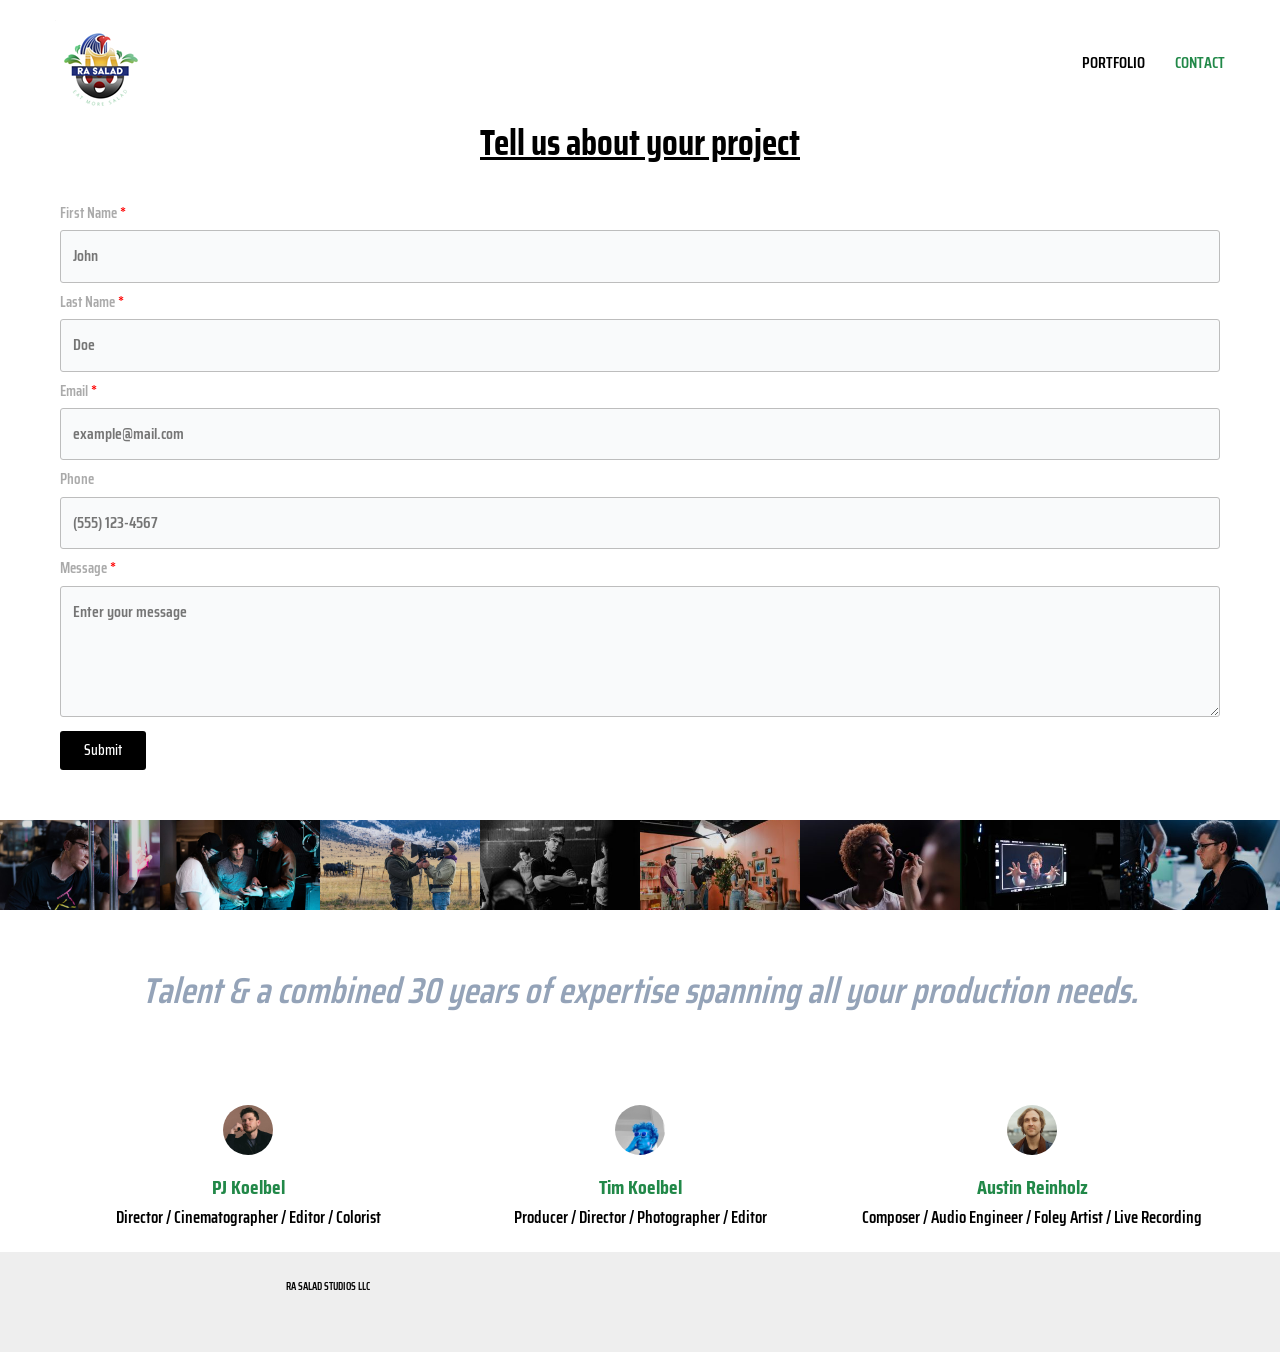
==== commit 1e95a602: "not sure" ====
--- a/contact/index.html
+++ b/contact/index.html
@@ -171,7 +171,7 @@
 	</div>
 				<div class="ast-mobile-header-content content-align-flex-start ">
 						<div class="ast-builder-menu-mobile ast-builder-menu ast-builder-menu-mobile-focus-item ast-builder-layout-element site-header-focus-item" data-section="section-header-mobile-menu">
-			<div class="ast-main-header-bar-alignment"><div class="main-header-bar-navigation"><nav class="site-navigation ast-flex-grow-1 navigation-accessibility" id="ast-mobile-site-navigation" aria-label="Site Navigation" itemtype="https://schema.org/SiteNavigationElement" itemscope="itemscope"><div id="ast-hf-mobile-menu" class="main-navigation"><ul class="main-header-menu ast-nav-menu ast-flex  submenu-with-border astra-menu-animation-fade  stack-on-mobile ast-mega-menu-enabled"><li class="page_item page-item-20 current-menu-item menu-item current-menu-item"><a href="../contact/" class="menu-link">CONTACT</a></li><li class="page_item page-item-7 menu-item"><a href="../" class="menu-link">HOME</a></li><li class="page_item page-item-18 menu-item"><a href="../portfolio/" class="menu-link">PORTFOLIO</a></li></ul></div></nav></div></div>		</div>
+			<div class="ast-main-header-bar-alignment"><div class="main-header-bar-navigation"><nav class="site-navigation ast-flex-grow-1 navigation-accessibility" id="ast-mobile-site-navigation" aria-label="Site Navigation" itemtype="https://schema.org/SiteNavigationElement" itemscope="itemscope"><div id="ast-hf-mobile-menu" class="main-navigation"><ul class="main-header-menu ast-nav-menu ast-flex  submenu-with-border astra-menu-animation-fade  stack-on-mobile ast-mega-menu-enabled"><li class="page_item page-item-20 current-menu-item menu-item current-menu-item"><a href="../contact/" class="menu-link">CONTACT</a></li><li class="page_item page-item-18 menu-item"><a href="../portfolio/" class="menu-link">PORTFOLIO</a></li></ul></div></nav></div></div>		</div>
 					</div>
 			</div>
 				<header id="ast-fixed-header" class="site-header header-main-layout-1 ast-primary-menu-enabled ast-logo-title-inline ast-hide-custom-menu-mobile ast-builder-menu-toggle-icon ast-mobile-header-inline" style="visibility: hidden;" data-type="fixed-header">
@@ -250,7 +250,7 @@
 	</div>
 				<div class="ast-mobile-header-content content-align-flex-start ">
 						<div class="ast-builder-menu-mobile ast-builder-menu ast-builder-menu-mobile-focus-item ast-builder-layout-element site-header-focus-item" data-section="section-header-mobile-menu">
-			<div class="ast-main-header-bar-alignment"><div class="main-header-bar-navigation"><nav class="site-navigation ast-flex-grow-1 navigation-accessibility" id="ast-mobile-site-navigation" aria-label="Site Navigation" itemtype="https://schema.org/SiteNavigationElement" itemscope="itemscope"><div id="ast-hf-mobile-menu" class="main-navigation"><ul class="main-header-menu ast-nav-menu ast-flex  submenu-with-border astra-menu-animation-fade  stack-on-mobile ast-mega-menu-enabled"><li class="page_item page-item-20 current-menu-item menu-item current-menu-item"><a href="../contact/" class="menu-link">CONTACT</a></li><li class="page_item page-item-7 menu-item"><a href="../" class="menu-link">HOME</a></li><li class="page_item page-item-18 menu-item"><a href="../portfolio/" class="menu-link">PORTFOLIO</a></li></ul></div></nav></div></div>		</div>
+			<div class="ast-main-header-bar-alignment"><div class="main-header-bar-navigation"><nav class="site-navigation ast-flex-grow-1 navigation-accessibility" id="ast-mobile-site-navigation" aria-label="Site Navigation" itemtype="https://schema.org/SiteNavigationElement" itemscope="itemscope"><div id="ast-hf-mobile-menu" class="main-navigation"><ul class="main-header-menu ast-nav-menu ast-flex  submenu-with-border astra-menu-animation-fade  stack-on-mobile ast-mega-menu-enabled"><li class="page_item page-item-20 current-menu-item menu-item current-menu-item"><a href="../contact/" class="menu-link">CONTACT</a></li><li class="page_item page-item-18 menu-item"><a href="../portfolio/" class="menu-link">PORTFOLIO</a></li></ul></div></nav></div></div>		</div>
 					</div>
 			</div>
 
--- a/styles/site.css
+++ b/styles/site.css
@@ -24,3 +24,138 @@
 	width: 100%;
 	height: auto;
 }
+
+/* Sticky desktop header: no grey shadow line under the bar. */
+#ast-fixed-header .ast-primary-header-bar,
+#ast-fixed-header .main-header-bar,
+#ast-fixed-header .ast-main-header-wrap,
+.main-header-bar.ast-sticky-active {
+	box-shadow: none !important;
+	border-bottom: none !important;
+}
+
+/* Hero reel: never show native playback chrome. */
+.wp-block-video {
+	line-height: 0;
+	overflow: hidden;
+	background: transparent;
+}
+
+.wp-block-video video {
+	display: block;
+	background: transparent;
+}
+
+.wp-block-video video::-webkit-media-controls,
+.wp-block-video video::-webkit-media-controls-panel,
+.wp-block-video video::-webkit-media-controls-enclosure,
+.wp-block-video video::-webkit-media-controls-start-playback-button,
+.wp-block-video video::-webkit-media-controls-overlay-play-button {
+	display: none !important;
+	opacity: 0 !important;
+	-webkit-appearance: none;
+}
+
+/* HOME is only in the mobile menus; the logo already goes there. */
+.ast-mobile-header-content .page-item-7,
+#ast-hf-mobile-menu .page-item-7 {
+	display: none !important;
+}
+
+/* Keep the site ID at the theme's 94px size, with a little air on the left. */
+.custom-logo {
+	width: 94px !important;
+	height: auto !important;
+	max-height: 94px;
+}
+
+.site-header-primary-section-left .site-branding,
+.ast-mobile-header-wrap .site-branding {
+	padding-left: 0.55rem;
+}
+
+@media (max-width: 921px) {
+	/* Solid header so the reel cannot show through it or through the
+	   join with the dropdown. The 120px spacer is a few pixels short
+	   of the bar, which left a sliver of video at the top. */
+	.ast-mobile-header-wrap,
+	.ast-mobile-header-wrap .ast-primary-header-bar,
+	.ast-mobile-header-wrap .main-header-bar {
+		background: #fff !important;
+		box-shadow: none !important;
+		border-bottom: none !important;
+	}
+
+	.ast-mobile-header-content {
+		margin-top: -2px;
+		border-top: none !important;
+		box-shadow: none !important;
+	}
+
+	.home .entry-content > .wp-block-spacer:first-child {
+		height: 123px !important;
+	}
+
+	/* Home headline and subhead sit flush against the viewport. */
+	.home h3.wp-block-heading {
+		padding-left: 2.25rem !important;
+		padding-right: 2.25rem !important;
+		box-sizing: border-box;
+		max-width: 100%;
+	}
+
+	.home h3.wp-block-heading:first-of-type {
+		font-size: clamp(1.85rem, 8.4vw, 54px) !important;
+	}
+
+	/* Portfolio / Contact sit side by side, a little larger, with air between. */
+	.home .entry-content > .wp-block-buttons {
+		flex-direction: row !important;
+		flex-wrap: nowrap !important;
+		justify-content: center;
+		align-items: center;
+		gap: 1.15em;
+		padding-left: 1.25rem;
+		padding-right: 1.25rem;
+		box-sizing: border-box;
+	}
+
+	.home .entry-content > .wp-block-buttons .wp-block-button {
+		margin: 0 !important;
+		width: auto !important;
+	}
+
+	.home .entry-content > .wp-block-buttons .wp-block-button__link {
+		font-size: 1.08rem !important;
+		padding: 0.55em 1.45em !important;
+		white-space: nowrap;
+	}
+
+	/* Contact page tagline under the form. */
+	p.wp-elements-b5b26af46c1430f1007a16f6c83cca90 {
+		font-size: 0.95rem !important;
+		line-height: 1.35 !important;
+		padding-left: 2.25rem !important;
+		padding-right: 2.25rem !important;
+		box-sizing: border-box;
+		max-width: 100%;
+		overflow-wrap: break-word;
+	}
+
+	/* Keep a little air under the photo strip, without the old
+	   180px min-height that also pushed the team cards down. */
+	.uagb-block-75fd1b31 {
+		min-height: 0 !important;
+		padding-top: 1.15rem !important;
+		padding-bottom: 0 !important;
+		margin-bottom: 0 !important;
+	}
+
+	.uagb-block-173a9c4c {
+		padding-top: 0.6rem !important;
+	}
+
+	.page-id-20 .ra-photo-strip {
+		margin-top: 1.35rem !important;
+	}
+}
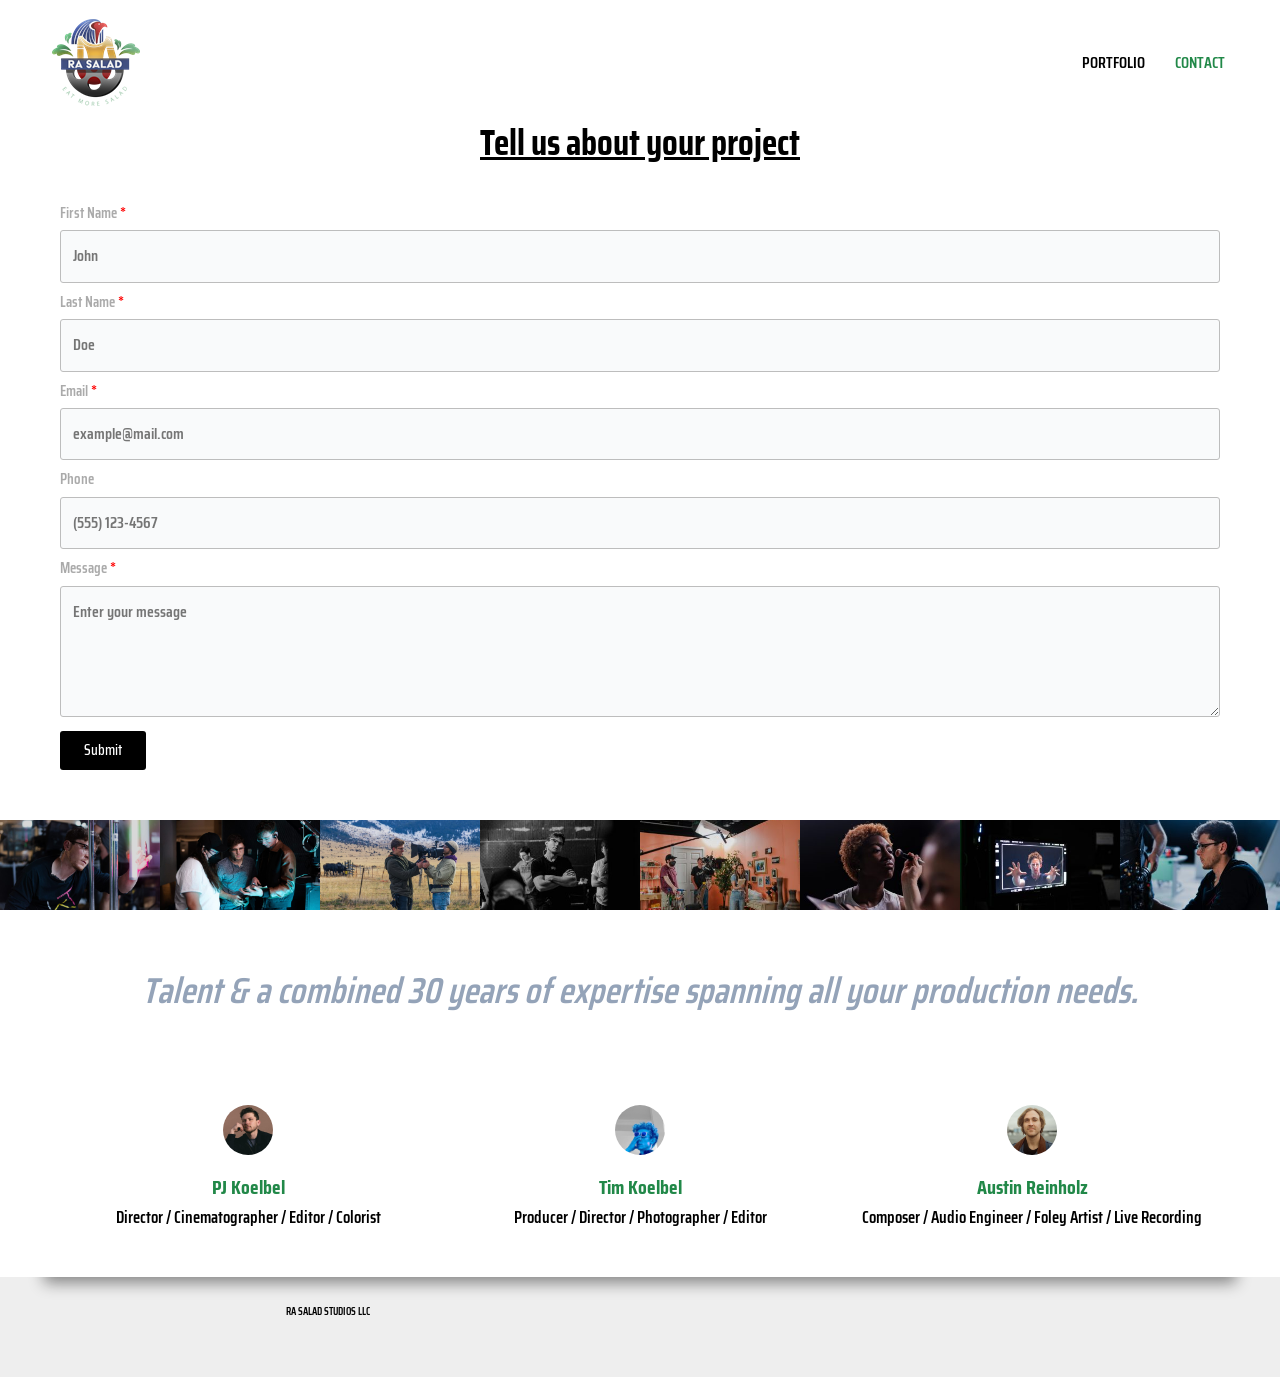
==== commit 149d446e: "Tweaks" ====
--- a/contact/index.html
+++ b/contact/index.html
@@ -55,7 +55,7 @@
 
 <link rel="canonical" href="../contact/" />
 
-<style id="uagb-style-conditional-extension">@media (min-width: 1025px){body .uag-hide-desktop.uagb-google-map__wrap,body .uag-hide-desktop{display:none !important}}@media (min-width: 768px) and (max-width: 1024px){body .uag-hide-tab.uagb-google-map__wrap,body .uag-hide-tab{display:none !important}}@media (max-width: 767px){body .uag-hide-mob.uagb-google-map__wrap,body .uag-hide-mob{display:none !important}}</style><link rel="stylesheet" href="../styles/site.css" media="all" />
+<style id="uagb-style-conditional-extension">@media (min-width: 1025px){body .uag-hide-desktop.uagb-google-map__wrap,body .uag-hide-desktop{display:none !important}}@media (min-width: 768px) and (max-width: 1024px){body .uag-hide-tab.uagb-google-map__wrap,body .uag-hide-tab{display:none !important}}@media (max-width: 767px){body .uag-hide-mob.uagb-google-map__wrap,body .uag-hide-mob{display:none !important}}</style><link rel="stylesheet" href="../styles/site.css?v=20260816i" media="all" />
 <link rel="icon" href="../media/logos/app-icon-32x32.png" sizes="32x32" />
 <link rel="icon" href="../media/logos/app-icon-192x192.png" sizes="192x192" />
 <link rel="apple-touch-icon" href="../media/logos/app-icon-180x180.png" />
--- a/styles/site.css
+++ b/styles/site.css
@@ -25,13 +25,63 @@
 	height: auto;
 }
 
-/* Sticky desktop header: no grey shadow line under the bar. */
+/* Home header sits over the reel. The theme leaves the bar transparent
+   (background:none), which reads as a thin grey line on the video.
+   Paint the whole stack white and cover the 1px join. */
+.home #masthead,
+.home #masthead .ast-main-header-wrap,
+.home #masthead .ast-primary-header-bar,
+.home #masthead .main-header-bar,
+.home #masthead .site-primary-header-wrap,
+.home #masthead .ast-mobile-header-wrap,
+.home #masthead .ast-mobile-header-wrap .ast-primary-header-bar,
+.home #masthead .ast-mobile-header-wrap .main-header-bar,
+.home.ast-theme-transparent-header #masthead .main-header-bar,
+.home.ast-theme-transparent-header.ast-header-break-point #masthead .main-header-bar,
+.home #ast-fixed-header,
+.home #ast-fixed-header .main-header-bar,
+.home #ast-fixed-header .ast-primary-header-bar {
+	background: #fff !important;
+	background-color: #fff !important;
+	box-shadow: none !important;
+	border: none !important;
+	border-bottom: none !important;
+	outline: none !important;
+}
+
+.home #masthead::after {
+	content: "";
+	position: absolute;
+	left: 0;
+	right: 0;
+	bottom: -2px;
+	height: 3px;
+	background: #fff;
+	pointer-events: none;
+	z-index: 2;
+}
+
+#masthead .ast-primary-header-bar,
+#masthead .main-header-bar,
+#ast-desktop-header .main-header-bar,
+#ast-mobile-header .main-header-bar,
 #ast-fixed-header .ast-primary-header-bar,
 #ast-fixed-header .main-header-bar,
 #ast-fixed-header .ast-main-header-wrap,
-.main-header-bar.ast-sticky-active {
+.main-header-bar.ast-sticky-active,
+.ast-theme-transparent-header .main-header-bar {
 	box-shadow: none !important;
+	border: none !important;
 	border-bottom: none !important;
+}
+
+.home .entry-content > .wp-block-spacer:first-child {
+	height: 126px !important;
+	background: #fff;
+}
+
+.home .wp-block-video {
+	margin-top: -2px;
 }
 
 /* Hero reel: never show native playback chrome. */
@@ -62,11 +112,28 @@
 	display: none !important;
 }
 
-/* Keep the site ID at the theme's 94px size, with a little air on the left. */
-.custom-logo {
+/* Keep the site ID square and unstretched, including when the sticky
+   bar shrinks the mark from 94px to 55px. */
+.custom-logo,
+.site-logo-img img {
 	width: 94px !important;
-	height: auto !important;
-	max-height: 94px;
+	height: 94px !important;
+	max-width: 94px !important;
+	max-height: 94px !important;
+	object-fit: contain !important;
+	object-position: center;
+}
+
+#masthead .ast-sticky-shrunk .site-logo-img img,
+#masthead .ast-sticky-shrunk .custom-logo,
+#ast-fixed-header .ast-sticky-shrunk .site-logo-img img,
+#ast-fixed-header .ast-sticky-shrunk .custom-logo,
+.ast-sticky-main-shrink #masthead .ast-sticky-shrunk .site-logo-img img {
+	width: 55px !important;
+	height: 55px !important;
+	max-width: 55px !important;
+	max-height: 55px !important;
+	object-fit: contain !important;
 }
 
 .site-header-primary-section-left .site-branding,
@@ -74,10 +141,86 @@
 	padding-left: 0.55rem;
 }
 
+/* Live-site shadows:
+   caption = “Our curated…” on rasalad.com/portfolio
+   page-bottom = “Want to see more?” block just above the Portfolio footer */
+:root {
+	--ra-caption-shadow: 6px 6px 9px rgba(0, 0, 0, 0.2);
+	--ra-page-bottom-shadow: 0px 50px 15px -44px #00000070;
+}
+
+/* Home Portfolio / Contact pair. Extra air from the photo strip, between
+   the two buttons, and down to the caption-style drop shadow. */
+.home .entry-content > .wp-block-buttons {
+	padding-top: calc(var(--wp--preset--spacing--50) * 1.6) !important;
+	padding-bottom: var(--wp--preset--spacing--50) !important;
+	gap: calc(var(--wp--style--block-gap, 24px) * 1.6);
+}
+
+/* Portfolio caption under the Production Reel. */
+.page-id-18 .ra-gallery--reel + .wp-block-buttons {
+	margin-top: 0 !important;
+	margin-bottom: 0 !important;
+	min-height: calc(var(--wp--preset--spacing--60) * 2);
+	display: flex !important;
+	align-items: center;
+	justify-content: center;
+	box-shadow: none;
+}
+
+.page-id-18 .ra-gallery--reel + .wp-block-buttons .wp-block-button__link {
+	color: #5e5e5e !important;
+	box-shadow: var(--ra-caption-shadow) !important;
+	padding-top: var(--wp--preset--spacing--20) !important;
+	padding-bottom: var(--wp--preset--spacing--20) !important;
+}
+
+/* Home wordmark and Contact team block: same resting shadow as the
+   live Portfolio “Want to see more?” container (125px-tall box, 25px
+   bottom padding, overlap onto the footer). No green hover. */
+.home .entry-content > figure.wp-block-image.aligncenter,
+.page-id-20 .uagb-block-173a9c4c {
+	position: relative;
+	overflow: visible !important;
+	width: 100%;
+	max-width: none;
+	margin-top: 0 !important;
+	margin-bottom: 0 !important;
+	padding-bottom: 25px;
+	box-sizing: border-box;
+}
+
+.home .entry-content > figure.wp-block-image.aligncenter img {
+	display: block;
+	margin-left: auto;
+	margin-right: auto;
+}
+
+.home .entry-content > figure.wp-block-image.aligncenter::after,
+.page-id-20 .uagb-block-173a9c4c::after {
+	content: "";
+	position: absolute;
+	left: 50%;
+	bottom: 0;
+	width: 100vw;
+	height: 125px;
+	transform: translateX(-50%);
+	pointer-events: none;
+	box-shadow: var(--ra-page-bottom-shadow);
+}
+
+.home #content,
+.home .ast-container,
+.home .entry-content,
+.page-id-20 #content,
+.page-id-20 .ast-container,
+.page-id-20 .entry-content {
+	overflow: visible;
+}
+
 @media (max-width: 921px) {
 	/* Solid header so the reel cannot show through it or through the
-	   join with the dropdown. The 120px spacer is a few pixels short
-	   of the bar, which left a sliver of video at the top. */
+	   join with the dropdown. */
 	.ast-mobile-header-wrap,
 	.ast-mobile-header-wrap .ast-primary-header-bar,
 	.ast-mobile-header-wrap .main-header-bar {
@@ -96,6 +239,20 @@
 		height: 123px !important;
 	}
 
+	/* Portfolio and Contact: keep the real mobile bar stuck to the
+	   top. Astra's cloned #ast-fixed-header is desktop-oriented. */
+	body:not(.home) #masthead {
+		position: sticky !important;
+		top: 0;
+		z-index: 99;
+		background: #fff !important;
+	}
+
+	body:not(.home) #masthead .ast-mobile-header-wrap,
+	body:not(.home) #masthead .main-header-bar {
+		background: #fff !important;
+	}
+
 	/* Home headline and subhead sit flush against the viewport. */
 	.home h3.wp-block-heading {
 		padding-left: 2.25rem !important;
@@ -114,7 +271,7 @@
 		flex-wrap: nowrap !important;
 		justify-content: center;
 		align-items: center;
-		gap: 1.15em;
+		gap: 1.84em;
 		padding-left: 1.25rem;
 		padding-right: 1.25rem;
 		box-sizing: border-box;
